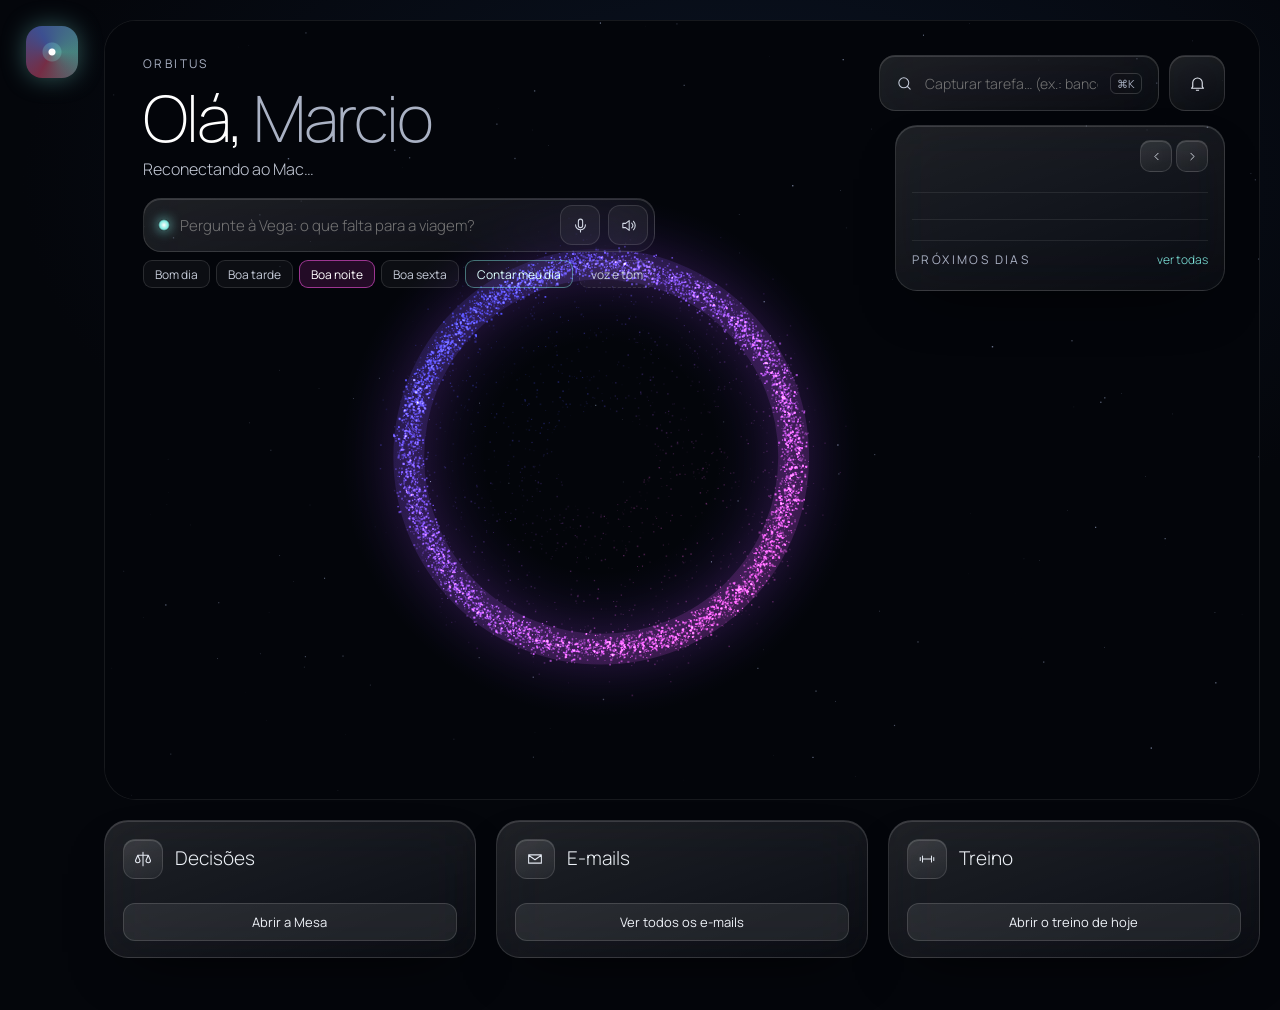
==== App/static/index.html @ c3ebe9d5 "Snapshot automático 2026-11-04" ====
<!doctype html>
<html lang="pt-BR">
<head>
<meta charset="utf-8">
<script src="/static/demo.js"></script>
<meta name="viewport" content="width=device-width, initial-scale=1, viewport-fit=cover">
<meta name="apple-mobile-web-app-capable" content="yes">
<meta name="mobile-web-app-capable" content="yes">
<meta name="apple-mobile-web-app-status-bar-style" content="black-translucent">
<meta name="apple-mobile-web-app-title" content="Orbitus">
<meta name="theme-color" content="#04060b">
<link rel="manifest" href="/manifest.webmanifest">
<link rel="apple-touch-icon" href="/static/icone-180.png">
<title>Orbitus</title>
<link rel="preconnect" href="https://fonts.googleapis.com">
<link href="https://fonts.googleapis.com/css2?family=Manrope:wght@200;300;400;500;600&display=swap" rel="stylesheet">
<style>
:root{--bg:#04060b;--txt:#eef2f8;--mut:#aab2c4;--mut2:#c4cad7;--cy:#7fe9df;--pk:#ff5d8c;--pk2:#ff8fb0;--bl:#6c8cff}
*{box-sizing:border-box}
html,body{margin:0;background:var(--bg);color:var(--txt);font-family:Manrope,system-ui,sans-serif;font-weight:300}
button{font-family:inherit}
.glass{background:linear-gradient(160deg,rgba(255,255,255,.11),rgba(255,255,255,.03));border:1px solid rgba(255,255,255,.12);backdrop-filter:blur(28px) saturate(140%);-webkit-backdrop-filter:blur(28px) saturate(140%);box-shadow:inset 0 1px 0 rgba(255,255,255,.14),0 24px 60px -30px rgba(0,0,0,.9)}
.tile{transition:background .3s,transform .25s,color .25s;cursor:pointer}
.tile:hover{transform:translateY(-2px);color:#fff}
.kick{font-size:12px;font-weight:400;letter-spacing:.2em;text-transform:uppercase;color:var(--mut)}
.card{animation:rise .8s cubic-bezier(.2,.8,.2,1) both}
.pulse{animation:pulse 1.6s ease-out infinite}
@keyframes rise{from{opacity:0;transform:translateY(14px)}to{opacity:1;transform:none}}
@keyframes pulse{0%{box-shadow:0 0 0 0 rgba(255,93,140,.6)}100%{box-shadow:0 0 0 10px rgba(255,93,140,0)}}
@media (prefers-reduced-motion:reduce){.card,.pulse{animation:none}}

.page{min-height:100vh;background:radial-gradient(1200px 700px at 58% 18%,#0b1424 0%,#04060b 60%);padding:20px;display:flex;flex-wrap:wrap;gap:20px;align-items:flex-start}
nav{flex:0 0 64px;display:flex;flex-direction:column;align-items:center;gap:10px;padding-top:6px}
.logo{width:52px;height:52px;border-radius:16px;margin-bottom:14px;background:radial-gradient(circle at 50% 50%,#fff 0 3px,rgba(127,233,223,.25) 4px 9px,transparent 10px),conic-gradient(from 90deg,rgba(127,233,223,.55),rgba(255,93,140,.45),rgba(108,140,255,.55),rgba(127,233,223,.55));box-shadow:0 0 24px rgba(127,233,223,.35)}
.nb{width:56px;height:56px;border-radius:16px;color:#a9b1c3;display:flex;flex-direction:column;align-items:center;justify-content:center;gap:7px;padding:0;position:relative}
.nb .bar{width:16px;height:2px;border-radius:2px;background:transparent}
.nb[aria-current=page]{height:72px;color:#fff;background:linear-gradient(160deg,rgba(255,255,255,.24),rgba(255,255,255,.08))}
.nb[aria-current=page] .bar{background:var(--cy)}
.nb .dot{position:absolute;top:9px;right:9px;width:6px;height:6px;border-radius:50%;background:var(--pk)}
.avatar{margin-top:30px;width:48px;height:48px;border-radius:50%;display:flex;align-items:center;justify-content:center;font-size:17px;font-weight:400;color:#04060b;background:linear-gradient(135deg,var(--cy),var(--bl))}
main{flex:999 1 560px;min-width:0;display:flex;flex-direction:column;gap:20px}

.hero{position:relative;height:680px;border-radius:32px;overflow:hidden;border:1px solid rgba(255,255,255,.08);background:#03050a}
.hero canvas{position:absolute;inset:0;width:100%;height:100%;display:block}
.htop{position:absolute;top:34px;left:38px;right:34px;display:flex;flex-wrap:wrap;justify-content:space-between;gap:16px;align-items:flex-start}
h1{margin:14px 0 8px;font-size:64px;font-weight:200;line-height:1;letter-spacing:-.035em;color:#fff}
h1 span{color:var(--mut)}
.sub{margin:0;font-size:16px;color:var(--mut2)}
.search{display:flex;align-items:center;gap:10px;border-radius:16px;padding:0 16px;height:56px;min-width:280px}
.search input{background:transparent;border:none;outline:none;color:var(--txt);font:300 14px Manrope,sans-serif;flex-grow:1;min-width:0}
.search kbd{font:400 11px Manrope;color:var(--mut);border:1px solid rgba(255,255,255,.16);border-radius:6px;padding:2px 6px}
.bell{width:56px;height:56px;border-radius:16px;color:#e3e8f1;display:flex;align-items:center;justify-content:center;padding:0;position:relative}
.bell b{position:absolute;top:7px;right:10px;font-size:12px;font-weight:400;color:var(--pk2)}
.notes{position:absolute;top:100px;right:34px;width:300px;display:none;flex-direction:column;gap:8px;z-index:3}
.notes.open{display:flex}
.note{border-radius:16px;padding:12px 14px;font-size:13px;line-height:1.4}
.note small{display:block;color:var(--mut);margin-top:3px;font-size:12px}
.hbot{position:absolute;left:28px;right:28px;bottom:28px;display:flex;flex-wrap:wrap;gap:14px;justify-content:space-between;align-items:flex-end}
.wait{border-radius:22px;padding:18px 20px;max-width:440px;display:flex;gap:14px;align-items:flex-start}
.itile{width:46px;height:46px;flex:none;border-radius:14px;display:flex;align-items:center;justify-content:center}
.wait .kick{color:var(--pk2);display:flex;align-items:center;gap:8px}
.wait .kick i{width:6px;height:6px;border-radius:50%;background:var(--pk)}
.wait .t{margin-top:8px;font-size:19px;line-height:1.3;color:#fff}
.wait .s{margin-top:5px;font-size:13px;color:#a9b1c3}
.legend{display:flex;flex-wrap:wrap;gap:8px}
.legend span{display:inline-flex;align-items:center;gap:8px;border-radius:12px;padding:9px 13px;font-size:12px;font-weight:400;color:#d3d9e5}
.legend i{width:7px;height:7px;border-radius:50%}
.mark{border-radius:22px;padding:18px 20px;min-width:220px}
.big{font-size:44px;font-weight:200;line-height:1;letter-spacing:-.03em;color:#fff}
.big small{font-size:16px;font-weight:300;color:#a9b1c3}

.grid{display:flex;flex-wrap:wrap;gap:20px;align-items:stretch}
.panel{border-radius:28px;padding:24px;min-width:0}
.ph{display:flex;flex-wrap:wrap;justify-content:space-between;align-items:center;gap:14px}
.ph .l{display:flex;align-items:center;gap:14px}
.ptile{width:52px;height:52px;flex:none;border-radius:15px;display:flex;align-items:center;justify-content:center}
h2{margin:0;font-size:26px;font-weight:300;letter-spacing:-.02em}
.ps{font-size:13px;color:var(--mut);margin-top:2px}
.seg{display:flex;gap:4px;padding:4px;border-radius:14px}
.seg button{height:36px;padding:0 13px;border-radius:10px;border:none;cursor:pointer;font:400 13px Manrope;background:transparent;color:#a9b1c3;display:flex;align-items:center;gap:6px}
.seg button[aria-pressed=true]{background:rgba(255,255,255,.16);color:#fff}
ul.tasks{list-style:none;margin:20px 0 0;padding:0;display:flex;flex-direction:column;gap:8px}
.task{display:flex;align-items:center;gap:14px;padding:13px 14px;border-radius:16px}
.task.done{opacity:.45}
.task.done .tt{text-decoration:line-through}
.chk{width:24px;height:24px;flex:none;border-radius:8px;cursor:pointer;border:1.2px solid rgba(255,255,255,.35);background:transparent;display:flex;align-items:center;justify-content:center;padding:0;color:#04060b}
.done .chk{background:var(--cy);border-color:var(--cy)}
.tt{font-size:15px;font-weight:400}
.ts{margin-top:3px;font-size:12px;color:var(--mut)}
.tag{flex:none;font-size:12px;font-weight:400;letter-spacing:.08em;text-transform:uppercase;padding:6px 10px;border-radius:10px}
.tag.f{color:#ffb3c8;background:rgba(255,93,140,.12)}
.tag.p{color:#9feee6;background:rgba(127,233,223,.10)}
.due{flex:none;width:72px;text-align:right;font-size:13px;color:var(--mut)}
.due.hot{color:var(--pk2);font-weight:500}
.board{margin-top:20px;overflow-x:auto}
.board>div{display:grid;grid-template-columns:repeat(3,minmax(210px,1fr));gap:12px}
.col{border-radius:20px;padding:12px;background:rgba(255,255,255,.02);border:1px solid rgba(255,255,255,.06);display:flex;flex-direction:column;gap:10px}
.colh{display:flex;justify-content:space-between;align-items:center;padding:4px 6px;font-size:15px}
.colh span{display:flex;align-items:center;gap:8px}
.colh i{width:7px;height:7px;border-radius:50%}
.kc{border-radius:16px;padding:14px;transition:transform .25s}
.kc:hover{transform:translateY(-2px)}
.kc .row{margin-top:12px;display:flex;justify-content:space-between;align-items:center;gap:8px}
.empty{font-size:13px;color:var(--mut);padding:8px 6px}

.ring{position:relative;width:112px;height:112px;flex:none}
.ring div{position:absolute;inset:0;display:flex;flex-direction:column;align-items:center;justify-content:center}
.wk{display:grid;grid-template-columns:repeat(7,minmax(0,1fr));gap:6px}
.wk div{display:flex;flex-direction:column;align-items:center;gap:6px;font-size:12px;color:var(--mut)}
.wk span{width:34px;height:34px;border-radius:11px}
.wk .on{color:var(--cy)}
.wk .on span{border-color:rgba(127,233,223,.6)}
.chips{display:flex;flex-wrap:wrap;gap:6px}
.chips span{font-size:12px;font-weight:400;color:#d3d9e5;padding:6px 10px;border-radius:10px}
.cta{margin-top:auto;display:flex;align-items:center;justify-content:center;height:48px;border-radius:14px;text-decoration:none;font-size:14px;font-weight:500;color:#04060b;background:linear-gradient(135deg,var(--cy),var(--bl))}

.cal{margin-top:18px;display:grid;grid-template-columns:repeat(7,minmax(0,1fr));gap:6px}
.wd{text-align:center;font-size:12px;font-weight:400;letter-spacing:.14em;text-transform:uppercase;color:var(--mut);padding:6px 0}
.day{height:60px;border-radius:15px;cursor:pointer;padding:9px;display:flex;flex-direction:column;justify-content:space-between;align-items:flex-start;font:300 15px Manrope;color:#a9b1c3;background:linear-gradient(160deg,rgba(255,255,255,.06),rgba(255,255,255,.015));border:1px solid rgba(255,255,255,.08);box-shadow:inset 0 1px 0 rgba(255,255,255,.06)}
.day.busy{color:#fff;font-weight:500;background:linear-gradient(160deg,rgba(255,93,140,.14),rgba(255,93,140,.04))}
.day.sel{background:rgba(255,255,255,.14);border-color:rgba(127,233,223,.5)}
.day.today{color:#04060b;font-weight:500;background:linear-gradient(160deg,#a5f3eb,#7fe9df)}
.day.pad{visibility:hidden}
.dots{display:flex;gap:4px}
.dots .b{width:6px;height:6px;border-radius:50%;background:var(--pk);box-shadow:0 0 8px var(--pk)}
.dots .r{width:6px;height:6px;border-radius:50%;border:1.2px solid var(--cy)}
.today .dots .b{background:#04060b;box-shadow:none}
.today .dots .r{border-color:#04060b}
.navb{width:44px;height:44px;border-radius:13px;color:#e3e8f1;display:flex;align-items:center;justify-content:center;padding:0}
.ev{display:flex;gap:12px;padding:13px;border-radius:16px}
.ev i{width:2px;border-radius:2px;flex:none}
.ev small{font-size:12px;font-weight:400;color:var(--mut)}
.ev div div{margin-top:4px;font-size:14px;font-weight:400;line-height:1.4}
.mail{display:flex;align-items:center;gap:14px;padding:13px 14px;border-radius:16px;text-decoration:none;color:var(--txt);transition:transform .2s}
.mail:hover{transform:translateX(3px)}
.acc{flex:none;width:40px;height:40px;border-radius:12px;display:flex;align-items:center;justify-content:center;font-size:12px;font-weight:500}
.mail .who{font-size:15px;font-weight:400;white-space:nowrap;overflow:hidden;text-overflow:ellipsis}
.mail .sub{margin-top:3px;font-size:13px;color:#d3d9e5;white-space:nowrap;overflow:hidden;text-overflow:ellipsis}
.mail .pv{margin-top:4px;font-size:12px;line-height:1.5;color:var(--mut);display:-webkit-box;-webkit-line-clamp:2;-webkit-box-orient:vertical;overflow:hidden}
.mail.lido .who{font-weight:300;color:var(--mut2)}
.mail .ud{width:7px;height:7px;border-radius:50%;background:var(--cy);flex:none;box-shadow:0 0 8px var(--cy)}
.mail .age{flex:none;font-size:12px;color:var(--mut)}
.accs{display:flex;flex-wrap:wrap;gap:8px}
.accs span{font-size:12px;font-weight:400;padding:8px 12px;border-radius:12px;color:#d3d9e5}
.grid>section{order:5}#decp{order:0!important}.grid>section:nth-of-type(1),.grid>section:nth-of-type(2){order:1}#mailp{order:2}
.dec{border-radius:20px;padding:20px}
.dec .top{display:flex;flex-wrap:wrap;justify-content:space-between;gap:10px;align-items:flex-start}
.dec h3{margin:0;font-size:20px;font-weight:300;letter-spacing:-.01em}
.dec .q{margin-top:6px;font-size:15px;color:#d3d9e5;font-weight:400}
.dec .ctx{margin-top:10px;font-size:13px;line-height:1.55;color:var(--mut2)}
.chip{font-size:12px;font-weight:400;letter-spacing:.08em;text-transform:uppercase;padding:6px 10px;border-radius:10px;white-space:nowrap}
.chip.alta{color:#ffb3c8;background:rgba(255,93,140,.12)}.chip.media{color:#ffe1a6;background:rgba(255,200,87,.10)}.chip.baixa{color:#9feee6;background:rgba(127,233,223,.10)}
.chip.ok{color:#9feee6;background:rgba(127,233,223,.10)}.chip.wait{color:#c6d0ff;background:rgba(108,140,255,.14)}.chip.mut{color:var(--mut);background:rgba(255,255,255,.05)}
.opts{display:grid;grid-template-columns:repeat(auto-fill,minmax(220px,1fr));gap:8px;margin-top:14px}
.opt{text-align:left;padding:14px;border-radius:14px;cursor:pointer;color:var(--txt);font:300 14px/1.45 Manrope;display:flex;gap:12px;align-items:flex-start;transition:border-color .2s,background .2s}
.opt b{flex:none;width:26px;height:26px;border-radius:8px;display:flex;align-items:center;justify-content:center;font-weight:500;background:rgba(255,255,255,.08)}
.opt[aria-pressed=true]{border-color:rgba(127,233,223,.6);background:linear-gradient(160deg,rgba(127,233,223,.18),rgba(127,233,223,.04))}
.opt[aria-pressed=true] b{background:var(--cy);color:#04060b}
.dflt{margin-top:10px;font-size:12px;color:var(--mut)}
.nota{width:100%;margin-top:12px;min-height:44px;resize:vertical;border-radius:12px;padding:10px 12px;color:var(--txt);font:300 14px Manrope;background:rgba(255,255,255,.04);border:1px solid rgba(255,255,255,.1);outline:none}
.nota:focus{border-color:rgba(127,233,223,.5)}
.btn{height:42px;padding:0 18px;border-radius:12px;border:none;cursor:pointer;font:500 14px Manrope;color:#04060b;background:linear-gradient(135deg,var(--cy),var(--bl))}
.btn.g{color:var(--txt);background:rgba(255,255,255,.08);border:1px solid rgba(255,255,255,.14);font-weight:400}
.btn.d{color:#ffb3c8;background:rgba(255,93,140,.1);border:1px solid rgba(255,93,140,.3);font-weight:400}
.btn[disabled]{opacity:.4;cursor:default}
.acts{display:flex;flex-wrap:wrap;gap:8px;margin-top:12px;align-items:center}
.sent{margin-top:14px;padding:12px 14px;border-radius:12px;font-size:14px;background:rgba(108,140,255,.1);border:1px solid rgba(108,140,255,.25)}
.hist{display:flex;flex-direction:column;gap:6px;margin-top:10px}
.hrow{display:flex;gap:12px;align-items:center;padding:10px 12px;border-radius:12px;background:rgba(255,255,255,.025);border:1px solid rgba(255,255,255,.05);font-size:13px}
.hrow .t{flex-grow:1;min-width:0;white-space:nowrap;overflow:hidden;text-overflow:ellipsis}
.hrow small{color:var(--mut);flex:none}
details summary{cursor:pointer;color:var(--mut);font-size:13px;margin-top:16px;list-style:none}
details summary::-webkit-details-marker{display:none}
.fields{display:grid;grid-template-columns:repeat(auto-fill,minmax(150px,1fr));gap:8px;margin-top:12px}
.fields label{display:flex;flex-direction:column;gap:4px;font-size:12px;letter-spacing:.12em;text-transform:uppercase;color:var(--mut)}
.fields input{height:40px;border-radius:10px;padding:0 10px;color:var(--txt);font:300 14px Manrope;background:rgba(255,255,255,.04);border:1px solid rgba(255,255,255,.1);outline:none;text-transform:none;letter-spacing:0}
.tl{display:flex;flex-direction:column;gap:0;margin-top:14px;position:relative}
.step{display:grid;grid-template-columns:110px 18px 1fr auto;gap:14px;align-items:start;padding:12px 0}
.step .dt{font-size:12px;color:var(--mut);text-align:right;padding-top:2px}
.step .nd{width:12px;height:12px;border-radius:50%;margin-top:4px;border:1.5px solid rgba(255,255,255,.3);position:relative}
.step .nd::after{content:"";position:absolute;left:4px;top:14px;width:1px;height:46px;background:rgba(255,255,255,.08)}
.step:last-child .nd::after{display:none}
.step.feito .nd{background:var(--cy);border-color:var(--cy)}
.step.agora .nd{border-color:var(--pk);box-shadow:0 0 0 4px rgba(255,93,140,.15)}
.step .ac{font-size:15px;font-weight:400}
.step .ob{font-size:12px;color:var(--mut);margin-top:3px;line-height:1.45}
.prog{height:4px;border-radius:4px;background:rgba(255,255,255,.08);overflow:hidden;margin-top:10px}
.prog i{display:block;height:100%;background:linear-gradient(90deg,var(--cy),var(--bl));border-radius:4px}
.upd{border-radius:16px;padding:16px;display:flex;flex-direction:column;gap:6px}
.upd .h{display:flex;justify-content:space-between;gap:10px;align-items:flex-start}
.upd .n{font-size:12px;color:var(--mut)}
.upd .tt{font-size:16px}
.upd p{margin:0;font-size:13px;line-height:1.5;color:var(--mut2)}
.upd .you{font-size:13px;color:#ffe1a6}
/* Mesa hero */
.mhero{position:relative;border-radius:32px;border:1px solid rgba(255,255,255,.08);background:radial-gradient(900px 500px at 50% 45%,#0a1018 0%,#030509 70%);padding:32px 36px 28px;display:flex;flex-direction:column;gap:22px}
.mtop{display:flex;flex-wrap:wrap;justify-content:space-between;gap:16px}
.tier{display:flex;flex-direction:column;gap:10px;align-items:center}
.tl2{font-size:12px;letter-spacing:.24em;text-transform:uppercase;color:var(--mut)}
.row{display:flex;flex-wrap:wrap;justify-content:center;gap:6px 10px}
.row.esp{display:grid;grid-template-columns:repeat(6,minmax(0,1fr));width:100%}
.agc{display:flex;flex-direction:column;align-items:center;gap:2px;background:none;border:1px solid transparent;border-radius:20px;padding:6px 8px 10px;cursor:pointer;color:var(--txt);font-family:inherit;transition:background .25s,border-color .25s}
.agc:hover,.agc:focus-visible{background:rgba(255,255,255,.04);border-color:rgba(255,255,255,.1);outline:none}
.agc.on{background:linear-gradient(160deg,rgba(255,255,255,.09),rgba(255,255,255,.02));border-color:rgba(255,255,255,.16)}
.agc canvas{width:112px;height:112px;display:block}
.agc.big canvas{width:210px;height:210px}
.agc.ad canvas{width:140px;height:140px}
.agc .nm{font-size:14px;font-weight:400;margin-top:2px;white-space:nowrap}
.agc.big .nm{font-size:18px}
.agc .tt2{font-size:12px;letter-spacing:.06em;color:var(--mut);white-space:nowrap}
.agc .vt2{font-size:12px;margin-top:4px;padding:2px 7px;border-radius:7px;border:1px solid rgba(255,255,255,.14);color:#d3d9e5}
.tier.mid .row{align-items:center;gap:40px}
.mgrid{display:flex;flex-wrap:wrap;gap:24px;align-items:flex-start}
.mleft{flex:3 1 640px;min-width:0;display:flex;flex-direction:column;gap:22px}
.mside{flex:1 1 320px;min-width:0;max-width:440px;display:flex;flex-direction:column;gap:14px}
.sdec{border-radius:22px;padding:18px 20px}
.sdec .dec{padding:16px;border-radius:16px}
.sdec .dec h3{font-size:17px}
.sdec .opts{grid-template-columns:1fr}
.sdec .ctx{display:-webkit-box;-webkit-line-clamp:4;-webkit-box-orient:vertical;overflow:hidden}
.acard{border-radius:22px;padding:18px 20px;display:flex;gap:16px;align-items:flex-start;width:100%}
.acard .sw{width:10px;height:10px;border-radius:50%;margin-top:8px;flex:none}
.acard h4{margin:0;font-size:22px;font-weight:300}
.acard .cd{font-size:12px;letter-spacing:.18em;text-transform:uppercase;color:var(--mut)}
.acard p{margin:6px 0 0;font-size:13px;line-height:1.55;color:var(--mut2)}
.acard .bar{height:3px;border-radius:3px;background:rgba(255,255,255,.1);margin-top:8px;max-width:320px}
.acard .bar i{display:block;height:100%;border-radius:3px}
.tally{display:flex;gap:8px;flex-wrap:wrap;align-items:flex-start;align-self:flex-start}
.tally span{font-size:12px;font-weight:400;padding:8px 12px;border-radius:12px;color:#d3d9e5}
@media (max-width:1200px){.row.esp{grid-template-columns:repeat(4,minmax(0,1fr))}}
@media (max-width:900px){.mside{max-width:none}.row.esp{grid-template-columns:repeat(3,minmax(0,1fr))}.agc canvas{width:96px;height:96px}.agc.big canvas{width:160px;height:160px}}
#vMesa,#vWealth,#vViagem{display:none;flex-direction:column;gap:20px}
body.viagem #vViagem{display:flex}body.viagem #vHome{display:none!important}
.vgh{position:relative;border-radius:32px;border:1px solid rgba(255,255,255,.08);background:radial-gradient(900px 400px at 50% 50%,#08101a 0%,#030509 75%);padding:30px 34px 22px}
.vgtop{display:flex;flex-wrap:wrap;justify-content:space-between;gap:16px;align-items:flex-start}
.vgcount{display:flex;gap:8px;flex-wrap:wrap;justify-content:flex-end}.vgcount span{border-radius:14px;padding:8px 14px;font-size:13px;color:#d3d9e5;display:flex;align-items:baseline;gap:6px}
#vgMap{width:100%;height:480px;display:block;margin-top:10px}
@media (max-width:760px){#vgMap{height:auto;aspect-ratio:1.55}}
.vgleg{display:flex;gap:16px;font-size:12px;color:var(--mut2)}.vgleg span{display:flex;align-items:center;gap:6px}.vgleg i{width:14px;height:2px;border-radius:2px}
.stop{border-radius:18px;padding:16px}
.sh{display:flex;gap:14px;align-items:flex-start}
.sn{font-size:18px;font-weight:300;margin-top:3px}
.clima{text-align:right;flex:none}.clima b{display:block;font-size:22px;font-weight:200}.clima small{font-size:12px;color:var(--mut)}
.levar{display:flex;flex-wrap:wrap;gap:6px;margin-top:12px}
.lv{font:400 12px Manrope;color:#d3d9e5;padding:6px 10px;border-radius:10px;cursor:pointer}.lv span{color:var(--cy);margin-left:4px}.lv:hover{border-color:rgba(127,233,223,.5)}
.vgf{display:flex;flex-direction:column;gap:8px;margin:16px 0 6px}
.vgf input,.vgf select{height:40px;border-radius:11px;padding:0 12px;color:var(--txt);font:300 14px Manrope;background:rgba(255,255,255,.04);border:1px solid rgba(255,255,255,.1);outline:none;min-width:0}
.vgf input:focus,.vgf select:focus{border-color:rgba(127,233,223,.5)}.vgf select option{background:#0b1018}
.vsec,.vbox{margin-top:16px}.vsh{display:flex;justify-content:space-between;font-size:12px;letter-spacing:.2em;text-transform:uppercase;color:var(--mut);margin-bottom:8px}
.vsec ul{list-style:none;margin:0;padding:0;display:flex;flex-direction:column;gap:6px}
.vi{display:flex;align-items:center;gap:12px;padding:10px 12px;border-radius:14px;background:rgba(255,255,255,.03);border:1px solid rgba(255,255,255,.06)}
.vi.done{opacity:.5}.vi.done .tt{text-decoration:line-through}.vi.done .chk{background:var(--cy);border-color:var(--cy)}
.del{flex:none;height:30px;min-width:30px;border-radius:9px;border:1px solid transparent;background:none;color:var(--mut);cursor:pointer;display:flex;align-items:center;justify-content:center;font:400 11px Manrope}
.del:hover{color:var(--pk2);border-color:rgba(255,93,140,.3)}.del.arm{color:#fff;background:rgba(255,93,140,.25);border-color:rgba(255,93,140,.5);padding:0 8px}
.dl{margin:0;padding-left:18px;font-size:13px;line-height:1.6;color:var(--mut2)}
.vbox.warn .dl{color:#ffe1a6}
.vgtabs{display:flex}.vgtabs .seg button{height:40px;padding:0 16px;font-size:14px}.vgtabs .seg button small{color:var(--mut);font-size:12px}
.d1 .d1n{font-size:44px;font-weight:200;line-height:1}.d1 .d1n small{display:block;font-size:12px;letter-spacing:.2em;text-transform:uppercase;color:var(--mut);text-align:right}
.d1.hot{border-color:rgba(255,93,140,.45);box-shadow:0 0 0 1px rgba(255,93,140,.25),0 20px 60px rgba(255,93,140,.12)}
.d1g{display:grid;grid-template-columns:repeat(auto-fill,minmax(230px,1fr));gap:10px;margin-top:16px}
.d1c{border-radius:16px;padding:14px 16px;background:rgba(255,255,255,.03);border:1px solid rgba(255,255,255,.06)}
.d1c ul{margin:8px 0 0;padding:0;list-style:none;display:flex;flex-direction:column;gap:6px;font-size:13px;color:var(--mut2);line-height:1.45}
.d1c li{display:flex;gap:8px}.d1c li:before{content:'';flex:none;width:6px;height:6px;border-radius:50%;margin-top:7px;background:var(--c,#9aa3b8)}
.bagst{display:flex;gap:14px;align-items:baseline;margin-top:14px}.bagst b{font-size:40px;font-weight:200;line-height:1}
.fx{display:flex;flex-direction:column;gap:6px;margin-top:14px}
.fx div{display:flex;justify-content:space-between;gap:10px;padding:10px 12px;border-radius:12px;font-size:13px;color:var(--mut2);background:rgba(255,255,255,.03);border:1px solid rgba(255,255,255,.06)}
.fx div.cur{color:#fff;border-color:rgba(127,233,223,.45);background:rgba(127,233,223,.07)}.fx b{font-weight:400;flex:none}
.pl{display:flex;flex-direction:column;gap:4px;margin-top:8px;font-size:13px;color:var(--mut2)}.pl div{display:flex;justify-content:space-between;gap:10px}
.arq{display:flex;flex-direction:column;gap:6px}.arq a{color:#c6d0ff;font-size:13px;text-decoration:none;padding:8px 12px;border-radius:12px;background:rgba(255,255,255,.03);border:1px solid rgba(255,255,255,.06);overflow:hidden;text-overflow:ellipsis;white-space:nowrap}.arq a:hover{border-color:rgba(108,140,255,.5)}
.vnote{font-size:12px;line-height:1.55;color:var(--mut);margin:12px 0 0}
#vTreino{display:none;flex-direction:column;gap:20px}body.treino #vTreino{display:flex}body.treino #vHome{display:none!important}
.thero{height:340px}.thero .htop{top:26px;left:30px;right:auto;max-width:52%}.thero .hbot{left:30px;right:auto;bottom:24px}.thero h1{font-size:40px!important}
.tkps{display:flex;gap:10px;flex-wrap:wrap}.tkps span{border-radius:16px;padding:12px 16px;font-size:12px;color:var(--mut2);display:flex;flex-direction:column;gap:2px;min-width:118px}.tkps b{font-size:26px;font-weight:200;color:#fff;line-height:1.1}
#trFrame{width:100%;height:calc(100vh - 400px);min-height:460px;border:0;border-radius:0;background:transparent;display:block}
body.wealth #vWealth{display:flex}body.wealth #vHome{display:none!important}
.kpis{display:grid;grid-template-columns:repeat(auto-fill,minmax(210px,1fr));gap:10px}
.kp{border-radius:18px;padding:16px 18px;min-width:0}
.kb{font-size:30px;font-weight:200;letter-spacing:-.02em;margin-top:8px;line-height:1.1}
.kb small{font-size:14px;color:var(--mut2);margin-left:4px}
.ks{font-size:12px;color:var(--mut);margin-top:4px;line-height:1.45}
.wh{font-size:13px;font-weight:400;letter-spacing:.16em;text-transform:uppercase;color:var(--mut);margin:24px 0 10px}
table.wt{width:100%;border-collapse:collapse;font-size:13px}
.wt th{font-weight:400;font-size:12px;letter-spacing:.1em;text-transform:uppercase;color:var(--mut);text-align:left;padding:8px 10px;border-bottom:1px solid rgba(255,255,255,.08);white-space:nowrap}
.wt td{padding:10px;border-bottom:1px solid rgba(255,255,255,.05);vertical-align:top}
.wt .r{text-align:right;white-space:nowrap}
.wt tr:hover td{background:rgba(255,255,255,.025)}
.aloc{display:grid;grid-template-columns:repeat(auto-fill,minmax(300px,1fr));gap:14px 24px}
.aln{display:flex;justify-content:space-between;gap:8px;font-size:13px}
.alb{position:relative;height:10px;margin-top:8px;border-radius:5px;background:rgba(255,255,255,.05)}
.alb .band{position:absolute;top:0;bottom:0;border-radius:5px;background:rgba(127,233,223,.16)}
.alb .tgt{position:absolute;top:-3px;width:1px;height:16px;background:rgba(255,255,255,.5)}
.alb .cur{position:absolute;top:1px;width:8px;height:8px;margin-left:-4px;border-radius:50%;background:var(--cy);box-shadow:0 0 8px var(--cy)}
.alb .cur.out{background:var(--pk);box-shadow:0 0 8px var(--pk)}
.bars{display:flex;gap:10px;align-items:flex-end;height:140px;padding-top:10px}
.bc{flex:1;display:flex;flex-direction:column;align-items:center;gap:6px;height:100%;justify-content:flex-end}
.bc .bv{width:100%;max-width:28px;border-radius:6px 6px 2px 2px;background:linear-gradient(180deg,var(--cy),rgba(127,233,223,.2))}
.bc small{font-size:12px;color:var(--mut)}
body.mesa #vMesa{display:flex}body.mesa #vHome{display:none!important}
.toast{position:fixed;bottom:24px;left:50%;transform:translateX(-50%);padding:12px 18px;border-radius:14px;font-size:14px;display:none;z-index:9}
.hcal{position:absolute;top:104px;right:34px;width:330px;border-radius:22px;padding:14px 16px;display:flex;flex-direction:column;gap:10px;z-index:4}
.hcal .navb{width:32px;height:32px;border-radius:10px}
.hcal .cal{margin-top:0;gap:3px}
.hcal .wd{font-size:12px;padding:2px 0;letter-spacing:.08em}
.hcal .day{height:46px;padding:3px 5px;border-radius:9px;font-size:12px}
.hcal .dots{gap:2px}.hcal .dots .b,.hcal .dots .r{width:4px;height:4px}.hcal .dots .r{border-width:1px}
.hsel{border-top:1px solid rgba(255,255,255,.08);padding-top:10px;max-height:104px;overflow:auto}
.hsel .ev{padding:8px 10px;border-radius:12px;gap:10px}
.hsel .ev div div{font-size:13px;margin-top:2px}
.conc{margin-top:18px;width:min(560px,100%);display:flex;flex-direction:column;gap:8px;position:relative;z-index:5}
.cbar{display:flex;align-items:center;gap:8px;border-radius:18px;padding:6px 6px 6px 14px}
.cbar input{flex:1;min-width:0;background:none;border:0;outline:none;color:var(--txt);font:300 15px Manrope;height:40px}
.cbtn{width:40px;height:40px;border-radius:12px;border:1px solid rgba(255,255,255,.12);background:rgba(255,255,255,.05);color:#d3d9e5;cursor:pointer;display:flex;align-items:center;justify-content:center}
.cbtn[aria-pressed=false]{opacity:.45}.cbtn.on{background:rgba(255,93,140,.25);border-color:rgba(255,93,140,.6);color:#fff;animation:pul 1.2s ease-in-out infinite}
@keyframes pul{50%{box-shadow:0 0 0 6px rgba(255,93,140,.12)}}
.corb{width:12px;height:12px;border-radius:50%;flex:none;background:radial-gradient(circle,#fff,#7fe9df 50%,rgba(127,233,223,0) 72%);box-shadow:0 0 12px rgba(127,233,223,.8)}
.conc.busy .corb{animation:pul2 .9s ease-in-out infinite}@keyframes pul2{50%{transform:scale(1.6);opacity:.6}}
.cchips{display:flex;gap:6px;flex-wrap:wrap}.cchips button{height:28px;padding:0 11px;border-radius:9px;border:1px solid rgba(255,255,255,.12);background:rgba(255,255,255,.04);color:var(--mut2);font:400 12px Manrope;cursor:pointer}.cchips button.now{border-color:rgba(255,90,235,.55);color:#fff;background:rgba(230,50,210,.14)}
.cans{border-radius:16px;padding:14px 16px;font-size:14px;line-height:1.6;color:#e3e8f1;max-height:190px;overflow:auto}
.cans small{display:block;color:var(--mut);font-size:12px;margin-top:8px}
.cans .q{color:var(--mut2);font-size:12px;margin-bottom:6px}
.cans .caret{display:inline-block;width:7px;height:14px;margin-left:2px;vertical-align:-2px;background:rgba(255,255,255,.55);animation:pul 1s steps(2) infinite}
.cans .pens{color:var(--mut2)}
#cMic{touch-action:none;-webkit-user-select:none;user-select:none;-webkit-touch-callout:none}
.hmarks{display:flex;flex-direction:column;gap:6px;border-top:1px solid rgba(255,255,255,.08);padding-top:10px}
.hmarks a{display:flex;justify-content:space-between;align-items:baseline;gap:8px;font-size:12px;color:var(--mut2);text-decoration:none}.hmarks b{font-weight:300;font-size:20px;color:#fff}
.htask{border-top:1px solid rgba(255,255,255,.08);padding-top:10px}.lk{font-size:12px;color:var(--cy);text-decoration:none}
.tm{display:flex;align-items:center;gap:8px;font-size:13px;color:#e3e8f1}.tm .chk{width:18px;height:18px;border-radius:6px}.tm span{flex:1;min-width:0;white-space:nowrap;overflow:hidden;text-overflow:ellipsis}.tm small{color:var(--mut);font-size:12px;flex:none}.tm small.hot{color:var(--pk2)}
.mini{flex:1 1 330px;max-width:calc((100% - 40px)/3);min-width:300px;border-radius:24px;padding:18px 18px 16px;display:flex;flex-direction:column;gap:12px}
@media (max-width:1100px){.mini{max-width:none}}
.mini .mh{display:flex;align-items:center;gap:12px}.mini .mt{width:40px;height:40px;border-radius:12px}.mini h3{margin:0;font-size:19px;font-weight:300}
.mini .ml{display:flex;flex-direction:column;gap:6px;flex:1}
.mr{display:flex;align-items:center;gap:10px;padding:9px 11px;border-radius:12px;background:rgba(255,255,255,.035);border:1px solid rgba(255,255,255,.06);font-size:13px;color:#e3e8f1;text-decoration:none;min-width:0}
.mr .x{flex:1;min-width:0}.mr .x div{white-space:nowrap;overflow:hidden;text-overflow:ellipsis}.mr .x small{display:block;color:var(--mut);font-size:12px;margin-top:2px;white-space:nowrap;overflow:hidden;text-overflow:ellipsis}.mr .r{flex:none;font-size:12px;color:var(--mut)}
.mw{display:grid;grid-template-columns:repeat(7,1fr);gap:4px;margin-bottom:4px}.mw div{display:flex;flex-direction:column;align-items:center;gap:4px;font-size:12px;color:var(--mut)}.mw span{width:22px;height:22px;border-radius:7px;display:block}.mw .on{color:var(--cy)}
.mini .go{height:38px;display:flex;align-items:center;justify-content:center;text-decoration:none;font-size:13px}
#vTarefas,#vEmails{display:none;flex-direction:column;gap:20px}body.tarefas #vTarefas,body.emails #vEmails{display:flex}body.tarefas #vHome,body.emails #vHome{display:none!important}
.hmark{display:flex;justify-content:space-between;align-items:baseline;gap:8px;border-top:1px solid rgba(255,255,255,.08);padding-top:10px;font-size:12px;color:var(--mut2)}
.notes{z-index:6}
.foot{width:100%;text-align:center;font-size:12px;color:rgba(255,255,255,.4);padding:8px 0 4px}
.sr{position:absolute;width:1px;height:1px;overflow:hidden;clip:rect(0 0 0 0)}
@media (max-width:1100px){.hcal{position:relative;top:auto;right:auto;width:auto;margin:0 20px 20px}.hero{height:auto;min-height:680px;display:flex;flex-direction:column;justify-content:space-between}.htop,.hbot{position:relative;inset:auto;padding:24px 28px}}
@media (max-width:760px){#mList{grid-template-columns:1fr!important}.page{padding:12px;gap:14px}nav{flex-direction:row;flex-wrap:wrap;flex:1 1 100%;gap:8px}.logo,.avatar{display:none}.nb,.nb[aria-current=page]{width:48px;height:48px}.hero{height:auto;min-height:620px;display:flex;flex-direction:column;justify-content:space-between}.htop,.hbot{position:relative;inset:auto;padding:24px 20px}.htop{flex-direction:column}.search{min-width:0;flex:1}.legend{display:none}h1{font-size:40px}.notes{position:relative;top:auto;right:auto;width:auto;padding:0 20px}.hbot .wait,.mark{width:100%;max-width:none}.panel{padding:18px}.due{width:auto}.tag{display:none}}

.ringspace{display:none}
@media (max-width:760px){
 body{padding-bottom:calc(76px + env(safe-area-inset-bottom))}
 nav{position:fixed;left:0;right:0;bottom:0;z-index:50;flex-direction:row!important;flex-wrap:nowrap!important;justify-content:space-around;gap:0!important;padding:8px 6px calc(8px + env(safe-area-inset-bottom));background:rgba(6,9,15,.88);backdrop-filter:blur(18px);-webkit-backdrop-filter:blur(18px);border-top:1px solid rgba(255,255,255,.08)}
 nav .nb{width:48px!important;height:48px!important}
 nav .nb[data-k=metas],nav .nb[data-k=ideias]{display:none}
 .page{padding-top:calc(12px + env(safe-area-inset-top))}
 .ringspace{display:block;height:300px;order:2}
 .hero .htop{order:1}.hero .hcal{order:3}.hero .notes{order:4}.hero .hbot{order:5}
 .conc{width:100%}.cbar input{font-size:16px}
 .hcal{margin:0 12px 16px!important}
 #trFrame{height:calc(100vh - 380px - env(safe-area-inset-bottom));min-height:520px}
 .mini{min-width:0;max-width:none;flex:1 1 100%}
 .thero{height:auto!important;min-height:330px}.thero .htop{max-width:none!important;padding:22px 18px 8px!important}.thero h1{font-size:30px!important;max-width:62%}.thero .sub{font-size:14px;max-width:62%}
 .thero .hbot{padding:8px 18px 18px!important}.thero .hbot{right:0!important;left:0!important}.tkps{gap:8px;width:100%;flex-wrap:nowrap}.tkps span{min-width:0;flex:1 1 0;padding:10px 12px}.tkps b{font-size:20px}.tkps span:nth-child(n+4){display:none}
}
/* ---- P2 design ---- */
[hidden]{display:none!important}
/* Treino: herói compacto, o registro do dia ganha a tela */
@media (min-width:761px){.thero{height:210px!important}.thero .htop{top:18px!important}.thero .hbot{bottom:16px!important}.thero h1{font-size:30px!important}.thero .sub{font-size:14px;margin-top:4px}}
.thero .tkps span{padding:8px 12px;min-width:96px;border-radius:13px}.thero .tkps b{font-size:20px}
#trFrame{height:calc(100vh - 250px)!important;min-height:520px}
@media (max-width:760px){.thero .htop,.thero .hbot{top:auto!important;bottom:auto!important}.thero{min-height:0!important;height:auto!important}.thero h1{font-size:24px!important}.thero .sub{display:none}#trFrame{height:calc(100vh - 230px - env(safe-area-inset-bottom))!important}}
.cio .ptile{width:46px;height:46px;border-radius:14px;display:flex;align-items:center;justify-content:center}
.ciot{margin-top:16px;max-height:460px;overflow:auto;display:flex;flex-direction:column;gap:10px;padding-right:4px}
.cio-vazio{font-size:13px;color:var(--mut2);padding:6px 2px}
.cm{max-width:86%;padding:11px 14px;border-radius:16px;font-size:15px;line-height:1.6}
.cm.eu{align-self:flex-end;background:rgba(127,233,223,.12);border:1px solid rgba(127,233,223,.3)}
.cm.cio{align-self:flex-start;background:rgba(255,255,255,.05);border:1px solid rgba(255,255,255,.1)}
.cm .caret{display:inline-block;width:7px;height:14px;margin-left:2px;vertical-align:-2px;background:rgba(255,255,255,.55);animation:pul 1s steps(2) infinite}
.ciof{margin-top:14px;display:flex;flex-direction:column;gap:8px}
.ciof textarea{width:100%;border-radius:14px;border:1px solid rgba(255,255,255,.12);background:rgba(255,255,255,.04);color:var(--txt);font:300 15px Manrope;padding:12px 14px;resize:vertical;outline:none}
.ciof textarea:focus{border-color:rgba(127,233,223,.5)}
.ciob{display:flex;gap:8px;align-items:center;flex-wrap:wrap}.ciob .btn{height:38px;font-size:13px}
@media (max-width:760px){.cm{max-width:100%}}
#vAgenda{display:none;flex-direction:column;gap:20px}body.agenda #vAgenda{display:flex}body.agenda #vHome{display:none!important}
.agradar{margin-top:18px;display:flex;flex-direction:column;gap:8px}.agradar:empty{display:none}
.agradar .kick{margin-bottom:2px}.agmais{background:none;border:0;cursor:pointer;font:400 13px Manrope;color:var(--cy);text-align:left;padding:2px 4px}
.agr{display:flex;gap:12px;align-items:flex-start;padding:11px 14px;border-radius:14px;background:rgba(255,255,255,.04);border:1px solid rgba(255,255,255,.08);font-size:14px;color:#e3e8f1;line-height:1.45}
.agr i{flex:none;width:8px;height:8px;border-radius:50%;margin-top:7px}.agr small{display:block;color:var(--mut2);font-size:13px;margin-top:2px}
.agr.acao i{background:var(--pk);box-shadow:0 0 10px var(--pk)}.agr.atencao i{background:#ffd27a;box-shadow:0 0 10px #ffd27a}.agr.dinheiro i{background:var(--cy);box-shadow:0 0 10px var(--cy)}.agr.info i{background:var(--bl);box-shadow:0 0 10px var(--bl)}
.agr.acao{border-color:rgba(255,93,140,.25)}
.agdias{margin-top:22px;display:flex;flex-direction:column;gap:10px}
.agd{display:grid;grid-template-columns:86px minmax(0,1fr);gap:16px;padding:14px 16px;border-radius:18px;background:linear-gradient(160deg,rgba(255,255,255,.06),rgba(255,255,255,.015));border:1px solid rgba(255,255,255,.08)}
.agd.hoje{border-color:rgba(127,233,223,.45);box-shadow:inset 3px 0 0 var(--cy)}.agd.fds{background:linear-gradient(160deg,rgba(108,140,255,.07),rgba(255,255,255,.015))}.agd.vazio{padding:8px 16px;opacity:.6}
.agd .dt{display:flex;flex-direction:column;gap:2px}.agd .dt b{font-size:26px;font-weight:200;line-height:1}.agd .dt span{font-size:12px;color:var(--mut2);text-transform:uppercase;letter-spacing:.12em}
.agd .dt em{font-style:normal;font-size:12px;color:var(--pk2);margin-top:4px;line-height:1.3}
.agd .cl{display:flex;flex-wrap:wrap;align-items:center;gap:10px;font-size:13px;color:var(--mut2);margin-bottom:8px}.agd .cl .t{color:#fff;font-size:14px}.agd .cl .lo{color:var(--cy)}
.agd ul{list-style:none;margin:0;padding:0;display:flex;flex-direction:column;gap:5px}
.agd li{display:grid;grid-template-columns:44px 22px minmax(0,1fr);gap:8px;align-items:baseline;font-size:14px;color:#e3e8f1}
.agd li .h{font-size:13px;color:var(--mut2);font-variant-numeric:tabular-nums}.agd li .ic{text-align:center}.agd li small{color:var(--mut);font-size:12px;margin-left:6px}
.agd li.feriado,.agd li.data{color:#ffd27a}.agd li.dinheiro{color:#bff6f0}.agd li.mercado{color:#c6d0ff}.agd li.viagem{color:#b8f0c8}
.agd .lv{display:flex;flex-wrap:wrap;gap:6px;margin-top:10px;align-items:center}.agd .lv span{font-size:12px;padding:4px 9px;border-radius:999px;background:rgba(255,255,255,.06);border:1px solid rgba(255,255,255,.1);color:#e3e8f1}
.agd .lv b{font-size:11.5px;letter-spacing:.14em;text-transform:uppercase;color:var(--mut2);font-weight:400;margin-right:2px}
.agsem{font-size:11.5px;letter-spacing:.2em;text-transform:uppercase;color:var(--mut2);margin:14px 2px 0}
@media (max-width:760px){#agFil{overflow-x:auto;max-width:100%;scrollbar-width:none}#agFil::-webkit-scrollbar{display:none}#agFil button{flex:none}.agd li span{overflow-wrap:anywhere}.agd{grid-template-columns:1fr;gap:8px}.agd .dt{flex-direction:row;align-items:baseline;gap:8px}.agd .dt b{font-size:22px}.agd li{grid-template-columns:40px 20px minmax(0,1fr)}}
.dots .t{width:6px;height:6px;border-radius:2px;background:var(--cy);box-shadow:0 0 8px rgba(127,233,223,.7)}.hcal .dots .t{width:4px;height:4px}.today .dots .t{background:#04060b;box-shadow:none}
.capgo{flex:none;height:30px;padding:0 10px;border-radius:9px;border:0;cursor:pointer;font:500 12px Manrope;color:#04060b;background:linear-gradient(135deg,var(--cy),var(--bl))}
.dagua:empty{display:none}.dagua{display:flex;flex-direction:column;gap:6px;padding:8px 10px;border-radius:12px;background:rgba(108,140,255,.07);border:1px solid rgba(108,140,255,.18)}
.dah{display:flex;justify-content:space-between;gap:8px;font-size:13px;color:#e3e8f1}.dah b{font-weight:500}.dar{font-size:12px;color:var(--mut2);text-align:right}
.dab{display:flex;align-items:center;gap:6px}.dabar{position:relative;flex:1;height:6px;border-radius:4px;background:rgba(255,255,255,.08)}.dabar i{position:absolute;inset:0 auto 0 0;border-radius:4px;background:linear-gradient(90deg,#6c8cff,#7fe9df)}.dabar b{position:absolute;top:-3px;width:2px;height:12px;background:rgba(255,255,255,.55);border-radius:1px;transform:translateX(-1px)}
.dbtn{height:26px;min-width:26px;padding:0 9px;border-radius:8px;border:1px solid rgba(255,255,255,.14);background:rgba(255,255,255,.05);color:#e3e8f1;font:400 12px Manrope;cursor:pointer}.dbtn.mais{border-color:rgba(127,233,223,.45);color:#bff6f0}
.dfeitos:empty{display:none}.dfeitos .lk{background:none;border:0;cursor:pointer;padding:0 6px;font:400 12px Manrope;color:var(--mut2)}
.di.sai{opacity:0;transform:translateX(8px);transition:opacity .5s,transform .5s}
.pushrow{display:flex;align-items:center;gap:10px;flex-wrap:wrap;font-size:12px;color:var(--mut2)}.pushrow .btn{height:32px;font-size:13px;padding:0 12px}.pushrow .lk{background:none;border:0;cursor:pointer;padding:0;font:inherit;color:var(--cy)}
.tnova{margin-top:18px;border-radius:18px;padding:12px;display:flex;flex-direction:column;gap:10px}
.tnova>input,.tef input[name=titulo],.tef input[name=fonte]{height:46px;border-radius:12px;border:1px solid rgba(255,255,255,.12);background:rgba(255,255,255,.04);color:var(--txt);font:300 16px Manrope;padding:0 14px;outline:none;width:100%}
.tnova>input:focus{border-color:rgba(127,233,223,.5)}
.tnf{display:flex;flex-wrap:wrap;gap:8px;align-items:center}
.tnf input,.tnf select{height:38px;border-radius:10px;border:1px solid rgba(255,255,255,.12);background:rgba(255,255,255,.05);color:var(--txt);font:300 13px Manrope;padding:0 10px;color-scheme:dark}
.tnf .btn{height:38px}
.tnprev{font-size:13px;color:var(--cy);min-height:0}.tnprev:empty{display:none}
.ttabs{margin-top:16px;width:max-content;max-width:100%;overflow-x:auto}.ttabs .n{color:var(--mut);font-size:12px}.ttabs .nsug{color:#04060b;background:var(--cy);border-radius:999px;padding:1px 7px;font-size:12px;font-weight:500}
.task .stb{flex:none;height:28px;padding:0 10px;border-radius:999px;border:1px solid rgba(255,255,255,.12);background:rgba(255,255,255,.04);color:var(--mut2);font:400 12px Manrope;cursor:pointer}
.task.st-fazendo .stb{color:#04060b;background:var(--cy);border-color:var(--cy)}.task.st-aguardando .stb{color:#c6d0ff;background:rgba(108,140,255,.16);border-color:rgba(108,140,255,.5)}
.task.st-fazendo{box-shadow:inset 3px 0 0 var(--cy)}
.task .ib{flex:none;width:32px;height:32px;border-radius:10px;border:1px solid transparent;background:transparent;color:var(--mut);display:flex;align-items:center;justify-content:center;cursor:pointer}
.task .ib:hover{color:#fff;border-color:rgba(255,255,255,.14);background:rgba(255,255,255,.05)}
.task .pr0{color:var(--pk2);font-weight:500}.task .pr1{color:#ffd27a}
.task.tedit{display:block}.tef{display:flex;flex-direction:column;gap:8px}
.task.sug .org{flex:none;font-size:11.5px;letter-spacing:.08em;text-transform:uppercase;color:var(--mut2);border:1px solid rgba(255,255,255,.12);border-radius:999px;padding:4px 9px}
.tsug-int{margin:16px 2px 0;font-size:13px;color:var(--mut2)}
.bcol{margin-top:10px!important}.bcol .task{flex-wrap:wrap;gap:8px}.bcol .task .due{width:auto}
@media (max-width:760px){.task{flex-wrap:wrap}.task>div{flex:1 1 calc(100% - 44px)!important}.task.sug>div{flex-basis:100%!important}.task .stb,.task .ib{order:3}.task .due{order:2;margin-left:auto}.tnf input,.tnf select{flex:1 1 130px}.tnf .btn{flex:1 1 100%}.task.sug .org{order:-1}}
.hsel{max-height:none!important;overflow:visible!important;display:flex;flex-direction:column;gap:6px}
.dhead{display:flex;justify-content:space-between;align-items:baseline;font-size:13px;font-weight:400}.dhead b{font-weight:500;color:var(--cy)}#selP{font-size:12px;color:var(--mut2)}
.dlist{list-style:none;margin:0;padding:0 2px 0 0;display:flex;flex-direction:column;gap:2px;max-height:212px;overflow:auto;scrollbar-width:thin}
.di{display:grid;grid-template-columns:40px 20px minmax(0,1fr);align-items:start;gap:8px;padding:5px 6px;border-radius:10px;font-size:13px;color:#e3e8f1;line-height:1.35}
.di .dh{font-size:12px;color:var(--mut2);padding-top:2px;font-variant-numeric:tabular-nums}
.di .dchk{width:18px;height:18px;border-radius:6px;margin-top:1px}.di .dchk[disabled]{opacity:.35;cursor:default}
.di .dt{min-width:0;overflow-wrap:anywhere}.di small{display:block;font-size:12px;color:var(--mut)}.di em{font-style:normal;color:var(--pk2)}
.di.ok .dchk{background:var(--cy);border-color:var(--cy)}
.di.ok .dt{color:var(--mut);text-decoration:line-through;text-decoration-color:rgba(255,255,255,.25)}
.di.agora{background:rgba(127,233,223,.08);box-shadow:inset 2px 0 0 var(--cy)}
.di.ev2 .dbar{width:3px;height:16px;border-radius:2px;margin:1px auto 0}.di.ev2 .dt{color:#fff}
.dvaz{font-size:13px;color:var(--mut2);padding:4px 2px}
.dadd input{width:100%;height:32px;border-radius:10px;border:1px solid rgba(255,255,255,.10);background:rgba(255,255,255,.04);color:var(--txt);font:300 13px Manrope;padding:0 10px;outline:none}
.dadd input:focus{border-color:rgba(127,233,223,.5)}
@media (min-width:1101px){.hero{height:780px}}
@media (max-width:760px){.dlist{max-height:none}}
.nb .nbl{position:absolute;left:calc(100% + 12px);top:50%;transform:translate(-4px,-50%);opacity:0;pointer-events:none;white-space:nowrap;padding:6px 11px;border-radius:10px;font-size:13px;font-weight:400;color:#fff;background:rgba(14,18,28,.92);border:1px solid rgba(255,255,255,.14);box-shadow:0 10px 30px -10px rgba(0,0,0,.8);transition:opacity .15s,transform .15s;z-index:60}
.nb:hover .nbl,.nb:focus-visible .nbl{opacity:1;transform:translate(0,-50%)}
@media (max-width:760px),(hover:none){.nb .nbl{display:none}}
.hbot .legend:empty{display:none}
@media (min-width:761px){nav{position:sticky;top:20px;align-self:flex-start;z-index:30}}   /* acabamento Lente 01: navegação sempre visível ao rolar */
#trFrame{background:#04060b}
.hbot .legend{margin-left:auto}
:where(button,a,input,select,textarea,[tabindex]):focus-visible{outline:2px solid rgba(127,233,223,.75);outline-offset:2px}
.hsel{max-height:136px}
.wk span{display:flex;align-items:center;justify-content:center;font-size:12px;font-weight:500;color:#dffaf6}
.cstop{display:inline-flex;align-items:center;gap:7px;height:30px;padding:0 12px;border-radius:999px;border:1px solid rgba(255,93,140,.55);background:rgba(255,93,140,.16);color:#fff;font:400 12px Manrope;cursor:pointer}
.cstop i{width:9px;height:9px;border-radius:2px;background:#ff8fb0}
.cstop[hidden]{display:none}
.cstat{font-size:12px;color:var(--mut2);min-height:0}
.cstat:empty{display:none}
@media (max-width:760px){
 .htop{align-items:stretch}
 .htop>div{min-width:0;max-width:100%;width:100%}
 .htop h1{overflow-wrap:anywhere}
 .thero .htop{left:0!important}
 #mTabs{overflow-x:auto;max-width:100%;scrollbar-width:none;-webkit-overflow-scrolling:touch}
 #mTabs::-webkit-scrollbar{display:none}
 #mTabs button{flex:none}
 .wtw{-webkit-mask-image:linear-gradient(90deg,#000 88%,transparent);mask-image:linear-gradient(90deg,#000 88%,transparent)}
 .wtw .wt th:first-child,.wtw .wt td:first-child{position:sticky;left:0;z-index:1;background:#0c1018}
 .vgadd{flex-wrap:wrap}.vgadd input[type=date],.vgadd select{flex:1 1 140px!important;min-width:0}.vgadd .btn{flex:1 1 100%}
}

/* Mesa compacta: agentes numa faixa, conversa com o CIO logo abaixo, decisões ao lado */
#vMesa .mhero{padding:20px 24px;gap:12px}
#vMesa .mtop h1{font-size:34px!important;margin:4px 0 0}
#vMesa .mtop .sub{font-size:14px;margin-top:2px}
#vMesa .mleft{flex-direction:row;flex-wrap:wrap;align-items:flex-start;justify-content:space-between;gap:10px 18px}
#vMesa .tier{flex:0 1 auto;gap:2px}
#vMesa .tl2{font-size:11px;letter-spacing:.2em}
#vMesa .row,#vMesa .row.esp{display:flex;flex-wrap:wrap;gap:0 2px;width:auto;justify-content:flex-start}
#vMesa .tier.mid .row{gap:2px;align-items:flex-end}
#vMesa .agc{padding:4px 5px 6px;border-radius:14px}
#vMesa .agc canvas{width:52px;height:52px}
#vMesa .agc.big canvas{width:74px;height:74px}
#vMesa .agc.ad canvas{width:58px;height:58px}
#vMesa .agc .nm,#vMesa .agc.big .nm{font-size:11.5px}
#vMesa .agc .tt2{display:none}
#vMesa .agc .vt2{font-size:11px;padding:0 5px;margin-top:2px}
#vMesa #cioP{flex:1 1 100%;margin:4px 0 0;padding:18px 20px}#vMesa #cioP .ph h2{font-size:22px}#vMesa #cioP .ph{flex-wrap:nowrap;align-items:flex-start}
#vMesa .row.esp .agc canvas{width:42px;height:42px}#vMesa .row.esp .agc .nm{font-size:11px}#vMesa .row.esp .agc{padding:3px 3px 5px}
#vMesa .ciot{min-height:220px;max-height:min(56vh,620px)}
#vMesa .acard{padding:14px 16px}#vMesa .acard h4{font-size:18px}
#vMesa .sdec{max-height:min(78vh,760px);overflow:auto}
@media (max-width:760px){#vMesa .mhero{padding:16px 14px;border-radius:24px}#vMesa .mtop h1{font-size:28px!important}
 #vMesa .mleft{justify-content:flex-start}#vMesa .agc canvas{width:44px;height:44px}#vMesa .agc.big canvas{width:60px;height:60px}#vMesa .agc.ad canvas{width:48px;height:48px}
 #vMesa .agc .nm{font-size:11px}#vMesa .ciot{max-height:62vh}#vMesa .sdec{max-height:none}
 #vMesa .tier{flex:1 1 100%;min-width:0;align-items:flex-start}#vMesa .row,#vMesa .row.esp{flex-wrap:nowrap;overflow-x:auto;max-width:100%;scrollbar-width:none;-webkit-overflow-scrolling:touch}#vMesa .row::-webkit-scrollbar{display:none}
 #vMesa #cioIr{display:none}#vMesa .tally{align-self:flex-start}#vMesa #cioP{padding:14px}#vMesa #cioP .ptile,#vMesa #cioP .ph .ps{display:none}#vMesa #cioP .ph{align-items:center}#cioNova{white-space:nowrap}}
#vMesa .agc .vt2{white-space:nowrap}
.dwealth:empty{display:none}.dwealth{margin-top:14px;padding-top:12px;border-top:1px solid rgba(255,255,255,.08)}
.dwh{display:flex;justify-content:space-between;align-items:baseline;font-size:11.5px;letter-spacing:.18em;text-transform:uppercase;color:var(--mut);margin-bottom:6px}.dwh span:last-child{letter-spacing:0;text-transform:none;font-size:12px}
.dwealth .di .dt small{display:block;color:var(--mut2);font-size:13px}
.dwr{list-style:none;margin:0;padding:0;display:flex;flex-direction:column;gap:7px}
.dwi{display:grid;grid-template-columns:10px minmax(0,1fr);column-gap:10px;align-items:baseline}.dwi i{width:7px;height:7px;border-radius:50%;transform:translateY(-1px)}
.dwn{font-size:14px;color:#e9edf5}.dws{grid-column:2;font-size:13px;color:var(--mut2);line-height:1.4}.dwi.falha .dws{color:#ffb3c7}.dwi.atencao .dws{color:#ffe1a6}

@media (min-width:1101px){.hcal{max-height:calc(100% - 128px);overflow-y:auto;scrollbar-width:thin}.hcal .dlist{max-height:none;overflow:visible}}
.wsaude{grid-column:1/-1;border-radius:18px;padding:14px 16px;border:1px solid rgba(255,200,110,.35);background:rgba(255,200,110,.06);display:flex;flex-direction:column;gap:6px}
.wsaude.falha{border-color:rgba(255,93,140,.4);background:rgba(255,93,140,.06)}
.wsh{display:flex;gap:10px;align-items:baseline;flex-wrap:wrap}.wsh b{font-weight:500}.wsh i{width:7px;height:7px;border-radius:50%;background:#ffc86e;box-shadow:0 0 8px #ffc86e;align-self:center}.wsaude.falha .wsh i{background:#ff5d8c;box-shadow:0 0 8px #ff5d8c}
.wsi{display:grid;grid-template-columns:minmax(160px,auto) 1fr;gap:4px 14px;font-size:14px}@media (max-width:760px){.wsi{grid-template-columns:1fr}}
.voz{position:absolute;transform:translate(-50%,-50%);z-index:3;text-align:center;display:flex;flex-direction:column;align-items:center;gap:6px;cursor:pointer;padding:10px;transition:opacity .38s,transform .38s}
.voz[hidden]{display:none}.voz.sai{opacity:0;transform:translate(-50%,-46%)}
.voz small{font-size:11px;letter-spacing:.24em;text-transform:uppercase;color:var(--cy)}.voz.alerta small{color:#ffc86e}
.voz b{font-weight:300;font-size:clamp(17px,2vw,24px);line-height:1.3;color:#f2f5fa;text-shadow:0 2px 18px rgba(3,5,10,.9)}
.voz .vozd{display:flex;gap:6px;margin-top:4px}.voz .vozd i{width:5px;height:5px;border-radius:50%;background:rgba(255,255,255,.25)}.voz .vozd i.on{background:var(--cy)}
@media (max-width:760px){.voz b{font-size:16px}}
.cchips .vtog{border-style:dashed!important;color:var(--mut2)!important}
.cchips .dia{border-color:rgba(127,233,223,.45);color:#dff}
.dpan{margin-top:10px;padding:14px 16px;border-radius:14px;max-width:600px}.dpan .dh{display:flex;align-items:center;gap:10px}.dpan .dh b{font-weight:500;font-size:14px}.dpan select{background:rgba(255,255,255,.06);color:var(--txt);border:1px solid rgba(255,255,255,.14);border-radius:8px;font:400 12px Manrope;height:26px}.dpan .dx{margin-left:auto;background:none;border:0;color:var(--mut2);font-size:22px;cursor:pointer;line-height:1}.dpan .dsub{font-size:12.5px;color:var(--mut2);margin:6px 0 8px;line-height:1.45}.dpan .dfala{font-size:14px;margin:10px 0 6px;line-height:1.5}.dpan textarea{width:100%;box-sizing:border-box;min-height:104px;background:rgba(255,255,255,.04);border:1px solid rgba(255,255,255,.12);border-radius:10px;color:var(--txt);font:400 16px/1.45 Manrope;padding:10px;resize:vertical}.dpan .drow{display:flex;gap:8px;align-items:center;flex-wrap:wrap;margin-top:8px}.dpan .drow .btn{height:36px;font-size:13px;padding:0 14px}.dpan .btn.on{background:rgba(255,93,140,.25);border-color:rgba(255,93,140,.6);color:#fff}.dpan .dst{font-size:12px;color:var(--mut2)}.dpan .dl label{display:flex;gap:9px;align-items:flex-start;padding:6px 0;font-size:13.5px;line-height:1.4;border-top:1px solid rgba(255,255,255,.06);cursor:pointer}.dpan .dl input{margin-top:3px;accent-color:#7fe9df}
.vpick{margin-top:10px;border-radius:18px;padding:12px 14px;display:flex;flex-direction:column;gap:6px;max-width:460px;position:relative;z-index:7}.vpick[hidden]{display:none}
.vph{display:flex;justify-content:space-between;align-items:baseline}.vph b{font-weight:500;font-size:14px}
.vpr{display:grid;grid-template-columns:30px 1fr auto;gap:10px;align-items:center;padding:4px 0}.vpr b{font-weight:400;font-size:14px;margin-right:6px}.vpr small{color:var(--mut2);font-size:13px}.vpr em{font-style:normal;font-size:12px;color:var(--cy)}
.vpl{width:30px;height:30px;border-radius:50%;border:1px solid rgba(255,255,255,.18);background:rgba(255,255,255,.05);color:#fff;cursor:pointer;font-size:11px}
.vpt{display:flex;gap:6px}.vpt button{border-radius:999px;border:1px solid rgba(255,255,255,.14);background:rgba(255,255,255,.04);color:#dfe5ee;padding:6px 12px;font:400 13px Manrope;cursor:pointer}.vpt button[aria-pressed=true]{border-color:rgba(127,233,223,.6);background:rgba(127,233,223,.14);color:#fff}

#vSistema{display:none;flex-direction:column;gap:20px}body.sistema #vSistema{display:flex}body.sistema #vHome{display:none!important}
.sis-g{display:flex;flex-direction:column;gap:6px;margin-bottom:20px}.sis-g h3{font-size:12px;letter-spacing:.2em;text-transform:uppercase;color:var(--mut);font-weight:400;margin:0 0 4px}
.sis-i{display:grid;grid-template-columns:10px minmax(0,1fr);column-gap:10px;padding:8px 0;border-top:1px solid rgba(255,255,255,.06)}.sis-i i{width:7px;height:7px;border-radius:50%;margin-top:7px}
.sis-i b{font-weight:400;font-size:15px}.sis-i small{display:block;color:var(--mut2);font-size:13px}.sis-i details{grid-column:2;margin-top:4px}.sis-i summary{cursor:pointer;color:var(--cy);font-size:13px}
.sis-i pre{white-space:pre-wrap;word-break:break-word;font:12px/1.5 ui-monospace,Menlo,monospace;color:#c8cfdb;background:rgba(255,255,255,.04);border-radius:10px;padding:10px;margin:6px 0 0}

/* o cartão "Esperando de você" saiu da Home: o mesmo item já está na lista do dia ao lado */
#wait{display:none!important}

/* Modo privado: valores em reais (e os números da carteira) ficam borrados em todo o Orbitus */
.olho{width:40px;height:38px;padding:0;display:flex;align-items:center;justify-content:center}.olho .o-fechado{display:none}
body.privado .olho .o-aberto{display:none}body.privado .olho .o-fechado{display:block}body.privado .olho{border-color:rgba(127,233,223,.55);color:#bff6f0}
body.privado .grana,body.privado #wTop .kp .kb,body.privado #wTop .kp .ks,body.privado #wTop .kp svg,body.privado #wBody td:not(:first-child){filter:blur(7px);user-select:none;transition:filter .2s}
body.privado .grana{display:inline-block}
</style>
</head>
<body>
<div class="page">
  <nav aria-label="Módulos do Orbitus" id="nav"><div class="logo" aria-hidden="true"></div></nav>
  <main>
   <div id="vHome" style="display:flex;flex-direction:column;gap:20px">
    <section class="hero" aria-label="Órbita">
      <canvas id="orb" aria-hidden="true"></canvas>
      <div class="htop">
        <div>
          <div class="kick" id="kick">Orbitus</div>
          <h1><b id="greet" style="font-weight:200">Olá</b>, <span>Marcio</span></h1>
          <p class="sub" id="sub">Carregando…</p>
          <div class="conc" id="conc">
            <form class="cbar glass" id="cForm" autocomplete="off">
              <span class="corb" aria-hidden="true"></span>
              <label class="sr" for="cIn">Pergunte à Vega</label>
              <input id="cIn" placeholder="Pergunte à Vega: o que falta para a viagem?">
              <button type="button" class="cbtn" id="cMic" aria-label="Falar" title="Segure para falar e solte para enviar · toque rápido: mãos livres · no Mac: segure ⌥ espaço"><svg width="17" height="17" viewBox="0 0 24 24" fill="none" stroke="currentColor" stroke-width="1.5" stroke-linecap="round" aria-hidden="true"><path d="M12 3a3 3 0 0 0-3 3v6a3 3 0 0 0 6 0V6a3 3 0 0 0-3-3zM5 11a7 7 0 0 0 14 0M12 18v3"/></svg></button>
              <button type="button" class="cbtn" id="cVoz" aria-pressed="true" aria-label="Responder em voz" title="Responder em voz"><svg width="17" height="17" viewBox="0 0 24 24" fill="none" stroke="currentColor" stroke-width="1.5" stroke-linecap="round" stroke-linejoin="round" aria-hidden="true"><path d="M4 9v6h4l5 4V5L8 9zM16.5 8.5a5 5 0 0 1 0 7M19 6a8.5 8.5 0 0 1 0 12"/></svg></button>
            </form>
            <div class="cchips" id="cChips"></div><div class="vpick glass" id="vPick" hidden></div><div class="dpan glass" id="dPan" hidden></div>
            <div style="display:flex;align-items:center;gap:10px"><button type="button" class="cstop" id="cStop" hidden><i></i>Parar a voz</button><span class="cstat" id="cStat" aria-live="polite"></span></div>
            <div class="cans glass" id="cAns" hidden></div>
          </div>
        </div>
        <div style="display:flex;gap:10px">
          <form class="search glass" id="capF" autocomplete="off" role="search" aria-label="Capturar tarefa">
            <svg width="17" height="17" viewBox="0 0 24 24" fill="none" stroke="#c3cad8" stroke-width="1.5" stroke-linecap="round" aria-hidden="true"><path d="M11 18a7 7 0 1 0 0-14 7 7 0 0 0 0 14zM20 20l-3.5-3.5"/></svg>
            <span class="sr">Capturar tarefa</span>
            <input id="cap" type="text" placeholder="Capturar tarefa… (ex.: banco amanhã 10h)" title="Escreva e aperte Enter. Entende data e hora: hoje, amanhã, sexta, 05/11, 10h, todo dia, urgente." autocomplete="off">
            <kbd id="capK">⌘K</kbd><button type="submit" class="capgo" id="capGo" hidden aria-label="Salvar a tarefa">Salvar ↵</button>
          </form>
          <button class="bell glass tile" id="bell" type="button" aria-expanded="false" aria-label="Notificações">
            <svg width="19" height="19" viewBox="0 0 24 24" fill="none" stroke="currentColor" stroke-width="1.4" stroke-linejoin="round" aria-hidden="true"><path d="M6 16V11a6 6 0 0 1 12 0v5l1.5 2h-15zM10 20.5h4"/></svg><b id="bellN"></b>
          </button>
        </div>
      </div>
      <div class="ringspace" aria-hidden="true"></div>
      <div class="voz" id="voz" role="status" aria-live="polite" hidden></div>
      <div class="notes" id="notes"></div>
      <aside class="hcal glass" aria-label="Calendário">
        <div style="display:flex;justify-content:space-between;align-items:center;gap:8px">
          <div><div style="font-size:17px;font-weight:300" id="mLabel"></div><div class="ps" id="agFonte" style="font-size:12px;margin-top:1px"></div></div>
          <div style="display:flex;gap:4px">
            <button class="navb glass tile" id="mPrev" type="button" aria-label="Mês anterior"><svg width="13" height="13" viewBox="0 0 24 24" fill="none" stroke="currentColor" stroke-width="1.6" stroke-linecap="round" aria-hidden="true"><path d="M15 6l-6 6 6 6"/></svg></button>
            <button class="navb glass tile" id="mNext" type="button" aria-label="Próximo mês"><svg width="13" height="13" viewBox="0 0 24 24" fill="none" stroke="currentColor" stroke-width="1.6" stroke-linecap="round" aria-hidden="true"><path d="M9 6l6 6-6 6"/></svg></button>
          </div>
        </div>
        <div class="cal" id="cal"></div>
        <div class="hsel"><div class="dhead"><div id="selL"></div><span id="selP"></span></div><div id="dAgua" class="dagua"></div><ol id="selE" class="dlist" aria-label="Lista do dia em ordem de horário"></ol><div id="dFeitos" class="dfeitos"></div><div id="dWealth" class="dwealth"></div>
          <div class="pushrow" id="pushRow" hidden></div></div>
        <div class="hmarks" id="marks"></div>
        <div class="htask"><div style="display:flex;justify-content:space-between;align-items:baseline"><span class="kick" style="font-size:12px">Próximos dias</span><a href="#tarefas" class="lk">ver todas</a></div><div id="tMini" style="display:flex;flex-direction:column;gap:5px;margin-top:8px"></div></div>
      </aside>
      <div class="hbot">
        <div class="wait glass" id="wait" hidden>
          <span class="itile glass"><svg width="19" height="19" viewBox="0 0 24 24" fill="none" stroke="#ff8fb0" stroke-width="1.4" stroke-linecap="round" stroke-linejoin="round" aria-hidden="true"><path d="M12 8v5M12 16.5h.01M10.3 4.3L2.6 18a2 2 0 0 0 1.7 3h15.4a2 2 0 0 0 1.7-3L13.7 4.3a2 2 0 0 0-3.4 0z"/></svg></span>
          <div><div class="kick"><i class="pulse"></i><span id="waitK">Esperando de você</span></div><div class="t" id="waitT"></div><div class="s" id="waitS"></div></div>
        </div>
        <div class="legend" id="legend"></div>

      </div>
    </section>

    <div class="grid minis">
      <section class="mini glass" aria-label="Decisões" id="kDec">
        <div class="mh"><span class="ptile glass mt"><svg width="18" height="18" viewBox="0 0 24 24" fill="none" stroke="#e3e8f1" stroke-width="1.4" stroke-linecap="round" stroke-linejoin="round" aria-hidden="true"><path d="M12 3v18M5 7h14M5 7l-3 7a3 3 0 0 0 6 0zM19 7l-3 7a3 3 0 0 0 6 0z"/></svg></span><div style="min-width:0"><h3>Decisões</h3><div class="ps" id="kDecS"></div></div></div>
        <div class="ml" id="kDecL"></div>
        <a class="btn g go" href="#mesa">Abrir a Mesa</a>
      </section>
      <section class="mini glass" aria-label="E-mails" id="kMail">
        <div class="mh"><span class="ptile glass mt"><svg width="18" height="18" viewBox="0 0 24 24" fill="none" stroke="#e3e8f1" stroke-width="1.4" stroke-linecap="round" stroke-linejoin="round" aria-hidden="true"><path d="M3.5 6.5h17v11h-17zM3.5 7l8.5 6 8.5-6"/></svg></span><div style="min-width:0"><h3>E-mails</h3><div class="ps" id="kMailS"></div></div></div>
        <div class="ml" id="kMailL"></div>
        <a class="btn g go" href="#emails">Ver todos os e-mails</a>
      </section>
      <section class="mini glass" aria-label="Treino" id="kTr">
        <div class="mh"><span class="ptile glass mt"><svg width="18" height="18" viewBox="0 0 24 24" fill="none" stroke="#e3e8f1" stroke-width="1.4" stroke-linecap="round" aria-hidden="true"><path d="M6 8v8M18 8v8M3 10v4M21 10v4M6 12h12"/></svg></span><div style="min-width:0"><h3>Treino</h3><div class="ps" id="kTrS"></div></div></div>
        <div class="ml" id="kTrL"></div>
        <a class="btn g go" href="#treino">Abrir o treino de hoje</a>
      </section>
    </div>
   </div>
   <div id="vTarefas">
    <section class="panel glass card" aria-label="Tarefas" style="flex:1 1 100%">
        <div class="ph">
          <div class="l"><span class="ptile glass"><svg width="21" height="21" viewBox="0 0 24 24" fill="none" stroke="#e3e8f1" stroke-width="1.4" stroke-linecap="round" aria-hidden="true"><path d="M9 6h11M9 12h11M9 18h11M4 6l1 1 2-2M4 12l1 1 2-2M4 18l1 1 2-2"/></svg></span>
            <div><h2>Tarefas</h2><div class="ps" id="tcount"></div></div></div>
          <div style="display:flex;flex-wrap:wrap;gap:8px">
            <div class="seg glass" role="group" aria-label="Filtro" id="filters"></div>
            <div class="seg glass" role="group" aria-label="Visualização" id="views"></div>
          </div>
        </div>
        <form id="tNova" class="tnova glass" autocomplete="off">
          <label class="sr" for="tnT">Nova tarefa</label><input id="tnT" placeholder="Nova tarefa · ex.: ligar para o contador sexta 10h urgente">
          <div class="tnf"><input type="date" id="tnD" aria-label="Data"><input type="time" id="tnH" aria-label="Hora"><select id="tnA" aria-label="Área"></select><select id="tnP" aria-label="Prioridade"></select><select id="tnR" aria-label="Repetição"></select><button class="btn" type="submit">Criar</button></div>
          <div class="tnprev" id="tnPrev" aria-live="polite"></div>
        </form>
        <div class="seg glass ttabs" role="tablist" aria-label="Tarefas" id="tTabs"></div>
        <div id="tbody"></div>
      </section>
   </div>
   <div id="vSistema">
    <section class="panel glass card" aria-label="Saúde do sistema" style="flex:1 1 100%">
      <div class="ph"><div class="l"><span class="ptile glass">⚙︎</span><div><h2>Saúde do sistema</h2><div class="ps">Rotinas automáticas do Wealth e do Orbitus. Os detalhes técnicos ficam aqui, fora da Home.</div></div></div>
        <a class="btn g" href="#" style="height:36px;font-size:13px;display:inline-flex;align-items:center;text-decoration:none">Voltar</a></div>
      <div id="sisBody" style="margin-top:16px"></div>
    </section>
   </div>
   <div id="vAgenda">
    <section class="panel glass card" aria-label="Agenda" style="flex:1 1 100%">
        <div class="ph">
          <div class="l"><span class="ptile glass"><svg width="21" height="21" viewBox="0 0 24 24" fill="none" stroke="#e3e8f1" stroke-width="1.4" stroke-linecap="round" stroke-linejoin="round" aria-hidden="true"><path d="M4 6h16v14H4zM4 10h16M9 3v4M15 3v4"/></svg></span>
            <div><h2>Agenda</h2><div class="ps" id="agSub">Carregando…</div></div></div>
          <div class="seg glass" role="group" aria-label="Filtro da agenda" id="agFil"></div>
        </div>
        <div class="agradar" id="agRadar"></div>
        <div class="agdias" id="agDias"></div>
      </section>
   </div>
   <div id="vEmails">
    <section class="panel glass card" aria-label="E-mails" id="mailp" style="flex:1 1 100%">
        <div class="ph">
          <div class="l"><span class="ptile glass"><svg width="21" height="21" viewBox="0 0 24 24" fill="none" stroke="#e3e8f1" stroke-width="1.4" stroke-linecap="round" stroke-linejoin="round" aria-hidden="true"><path d="M3.5 6.5h17v11h-17zM4 7l8 6 8-6"/></svg></span>
            <div><h2>E-mails</h2><div class="ps" id="mSub"></div></div></div>
          <div style="display:flex;flex-wrap:wrap;gap:8px;align-items:center"><div class="seg glass" role="tablist" aria-label="Caixas" id="eTabs"></div><div class="accs" id="mAccs"></div></div>
        </div>
        <div id="mList" style="margin-top:18px;display:flex;flex-direction:column;gap:8px"></div>
      </section>
   </div>
   <div id="vViagem">
    <div class="vgtabs"><div class="seg glass" role="group" aria-label="Viagens" id="vgTrips"></div></div>
    <section class="vgh" aria-label="Mapa da viagem">
      <div class="vgtop">
        <div><div class="kick">Viagem</div><h1 style="font-size:52px" id="vgTit"></h1><p class="sub" id="vgSub"></p></div>
        <div style="display:flex;flex-direction:column;gap:10px;align-items:flex-end"><div class="vgcount" id="vgCount"></div><div class="seg glass" role="group" aria-label="Vista do mapa" id="vgVista"></div></div>
      </div>
      <canvas id="vgMap" aria-label="Mapa com os destinos da viagem" role="img"></canvas>
      <div class="vgleg"><span><i style="background:#ff5d8c"></i>voo</span><span><i style="background:#c8d7ff"></i>carro</span><span><i style="background:#7fe9df"></i>trem</span></div>
    </section>
    <section class="panel glass card d1" id="vgD1" aria-label="Checklist da véspera">
      <div class="ph"><div class="l"><div><h2>Checklist da véspera</h2><div class="ps" id="vgD1s"></div></div></div><div class="d1n" id="vgD1n"></div></div>
      <div class="d1g" id="vgD1b"></div>
    </section>
    <div class="grid" id="vgTop">
      <section class="panel glass card" aria-label="Roteiro" style="flex:3 1 560px">
        <div class="ph"><div class="l"><div><h2>Roteiro, clima e o que levar</h2><div class="ps" id="vgFontes"></div></div></div></div>
        <div id="vgRot" style="display:flex;flex-direction:column;gap:10px;margin-top:16px"></div>
      </section>
      <div style="flex:2 1 380px;display:flex;flex-direction:column;gap:20px;min-width:0">
        <section class="panel glass card" aria-label="Radar da bagagem" id="vgBag" hidden></section>
        <section class="panel glass card" aria-label="Documentos">
          <div class="ph"><div class="l"><div><h2>Documentos</h2><div class="ps" id="vgDs"></div></div></div></div>
          <form id="vgDf" class="vgf" autocomplete="off" style="flex-direction:row"><label class="sr" for="vgDn">Documento</label><input id="vgDn" placeholder="Novo documento" required style="flex:1"><button class="btn" type="submit">Adicionar</button></form>
          <div class="vsec"><ul id="vgDocs"></ul></div>
          <div class="vbox"><div class="vsh"><span>Arquivos</span></div><div id="vgArq"></div></div>
        </section>
        <section class="panel glass card" aria-label="Lista da viagem">
          <div class="ph"><div class="l"><div><h2>Lista</h2><div class="ps" id="vgLs"></div></div></div></div>
          <form id="vgForm" class="vgf" autocomplete="off">
            <label class="sr" for="vgT">Item</label><input id="vgT" placeholder="Novo item" required>
            <label class="sr" for="vgN">Nota</label><input id="vgN" placeholder="Nota (opcional)">
            <div class="vgadd" style="display:flex;gap:8px"><label class="sr" for="vgD">Data</label><input id="vgD" type="date" style="flex:1"><label class="sr" for="vgSec">Seção</label><select id="vgSec" style="flex:1"></select><button class="btn" type="submit">Adicionar</button></div>
          </form>
          <div id="vgLista"></div>
        </section>
      </div>
    </div>
   </div>
   <div id="vTreino">
    <section class="hero thero" aria-label="Órbita do treino">
      <canvas id="tOrb" aria-hidden="true"></canvas>
      <div class="htop">
        <div>
          <div class="kick">Treino · Shape Dezembro</div>
          <h1 style="font-size:52px" id="tTit">Treino</h1>
          <p class="sub" id="tSub">Carregando…</p>
        </div>
      </div>
      <div class="hbot"><div class="tkps" id="tKps"></div></div>
    </section>
    <iframe id="trFrame" title="Treino: registro do dia, alimentação, medidas e plano" loading="lazy"></iframe>
   </div>
   <div id="vWealth">
    <section class="panel glass card" aria-label="Wealth">
      <div class="ph">
        <div class="l"><span class="ptile glass"><svg width="21" height="21" viewBox="0 0 24 24" fill="none" stroke="#e3e8f1" stroke-width="1.4" stroke-linecap="round" aria-hidden="true"><path d="M5 19V12M10 19V8M15 19v-5M20 19V5"/></svg></span><div><h2 style="font-size:30px;font-weight:200">AI Wealth Office</h2><div class="ps" id="wSub"></div></div></div>
        <div style="display:flex;gap:8px;align-items:center"><button type="button" class="btn g olho" id="wOlho" aria-pressed="false" title="Modo privado: esconde os valores (atalho: tecla P nesta aba)" aria-label="Modo privado"><svg class="o-aberto" width="18" height="18" viewBox="0 0 24 24" fill="none" stroke="currentColor" stroke-width="1.6" stroke-linecap="round" stroke-linejoin="round" aria-hidden="true"><path d="M2 12s3.6-7 10-7 10 7 10 7-3.6 7-10 7S2 12 2 12z"/><circle cx="12" cy="12" r="3"/></svg><svg class="o-fechado" width="18" height="18" viewBox="0 0 24 24" fill="none" stroke="currentColor" stroke-width="1.6" stroke-linecap="round" stroke-linejoin="round" aria-hidden="true"><path d="M3 3l18 18M10.6 5.1A10.8 10.8 0 0 1 12 5c6.4 0 10 7 10 7a17 17 0 0 1-3.2 4.1M6.6 6.6C3.9 8.4 2 12 2 12s3.6 7 10 7c1.8 0 3.4-.6 4.8-1.4M9.9 9.9a3 3 0 0 0 4.2 4.2"/></svg></button>
        <a class="btn g" href="#mesa" style="display:flex;align-items:center;text-decoration:none">Abrir a Mesa</a></div>
      </div>
      <div class="kpis" id="wTop" style="margin-top:18px"></div>
    </section>
    <section class="panel glass card" aria-label="Detalhes do Wealth">
      <div class="seg glass" role="tablist" aria-label="Seções" id="wTabs" style="display:inline-flex;flex-wrap:wrap"></div>
      <div id="wBody" style="margin-top:8px"></div>
    </section>
   </div>
   <div id="vMesa">
    <section class="mhero" aria-label="Agentes da Mesa">
      <div class="mtop">
        <div>
          <a class="kick" href="#wealth" style="text-decoration:none;color:var(--cy)">‹ Wealth</a><div class="kick" style="margin-top:8px">Mesa de decisões · AI Wealth Office</div>
          <h1 style="font-size:56px">A <span>Mesa</span></h1>
          <p class="sub" id="mSubt"></p>
        </div>
        <div style="display:flex;flex-direction:column;align-items:flex-end;gap:10px"><div class="tally" id="tally"></div><button class="btn" type="button" id="cioIr" style="height:38px">Falar com o CIO</button></div>
      </div>
      <div class="mgrid">
        <div class="mleft">
          <div class="tier"><div class="tl2">Conselho</div><div class="row" id="rowLen"></div></div>
          <div class="tier mid"><div class="row" id="rowCio"></div></div>
          <div class="tier"><div class="tl2">Especialistas</div><div class="row esp" id="rowEsp"></div></div>
          <section class="panel glass card cio" id="cioP" aria-label="Conversa com o CIO">
            <div class="ph">
              <div class="l"><span class="ptile glass" style="color:#fff;font-size:12px;letter-spacing:.08em">CIO</span>
                <div><h2>Falar com o CIO</h2><div class="ps">Responde com a skill do CIO, o IPS, a última ata, o último 1:1 e a carteira de hoje. Recomenda; quem decide é você. Decisão formal vai à Mesa.</div></div></div>
              <div style="display:flex;gap:8px"><button class="btn g" type="button" id="cioNova" style="height:36px;font-size:13px">Nova conversa</button></div>
            </div>
            <div class="ciot" id="cioT"><div class="cio-vazio">Exemplos: "Faz sentido antecipar a venda da BBAS3?" · "Como fica a renda passiva depois do plano C2?" · "O que você levaria ao 1:1 de domingo?"</div></div>
            <form class="ciof" id="cioF" autocomplete="off"><label class="sr" for="cioIn">Pergunta para o CIO</label>
              <textarea id="cioIn" rows="2" placeholder="Pergunte ao CIO…"></textarea>
              <div class="ciob"><button class="btn" type="submit" id="cioEnv">Enviar</button><button class="btn g" type="button" id="cio1" title="Registra o tema no INBOX do Wealth para o 1:1 de domingo">Levar ao 1:1</button><span class="ps" id="cioC"></span></div>
            </form>
          </section>
        </div>
        <aside class="mside" aria-label="Agente selecionado e decisões">
          <div class="acard glass" id="acard"></div>
          <div class="sdec glass">
            <div style="display:flex;justify-content:space-between;align-items:baseline;gap:10px"><div class="tl2" style="color:#d3d9e5">Decisões</div><span class="ps" id="sdPs"></span></div>
            <div id="sdBody" style="display:flex;flex-direction:column;gap:10px;margin-top:12px"></div>
          </div>
        </aside>
      </div>
    </section>
    <section class="panel glass card" aria-label="Mesa">
      <div class="ph">
        <div class="l"><span class="ptile glass"><svg width="21" height="21" viewBox="0 0 24 24" fill="none" stroke="#e3e8f1" stroke-width="1.4" stroke-linecap="round" stroke-linejoin="round" aria-hidden="true"><path d="M3 10h18M5 10v9M19 10v9M8 6h8l3 4H5z"/></svg></span><div><h2 id="mTitle">Decisões</h2><div class="ps" id="mPs"></div></div></div>
        <div class="seg glass" role="tablist" aria-label="Seções da Mesa" id="mTabs"></div>
      </div>
      <div id="mBody" style="margin-top:18px"></div>
    </section>
   </div>
    <div class="foot" id="foot"></div>
  </main>
</div>
<div class="toast glass" id="toast" role="status"></div>

<script>
(function(){
var D=null, S={nav:'home',view:'list',filter:'all',month:null,sel:null};
try{var sv=JSON.parse(localStorage.getItem('orbitus-ui')||'{}');S.view=sv.view||S.view;S.filter=sv.filter||S.filter}catch(e){}
function save(){try{localStorage.setItem('orbitus-ui',JSON.stringify({view:S.view,filter:S.filter}))}catch(e){}}
var $=function(id){return document.getElementById(id)};
function esc(s){return String(s==null?'':s).replace(/[&<>"']/g,function(c){return{'&':'&amp;','<':'&lt;','>':'&gt;','"':'&quot;',"'":'&#39;'}[c]})}
function toast(m){var t=$('toast');t.textContent=m;t.style.display='block';clearTimeout(toast.h);toast.h=setTimeout(function(){t.style.display='none'},3200)}
var MES=['Janeiro','Fevereiro','Março','Abril','Maio','Junho','Julho','Agosto','Setembro','Outubro','Novembro','Dezembro'];
var DS=['Domingo','Segunda','Terça','Quarta','Quinta','Sexta','Sábado'];
function pd(s){var p=s.split('-');return new Date(+p[0],+p[1]-1,+p[2])}
function key(d){return d.getFullYear()+'-'+String(d.getMonth()+1).padStart(2,'0')+'-'+String(d.getDate()).padStart(2,'0')}

var ICON={mesa:'M3 10h18M5 10v9M19 10v9M8 6h8l3 4H5z',home:'M3 11.5L12 4l9 7.5M5.5 9.8V20h13V9.8',tasks:'M9 6h11M9 12h11M9 18h11M4 6l1 1 2-2M4 12l1 1 2-2M4 18l1 1 2-2',train:'M3 9v6M6 7v10M18 7v10M21 9v6M6 12h12',wealth:'M5 19V12M10 19V8M15 19v-5M20 19V5',cal:'M4 7h16v13H4zM4 11h16M8 4v4M16 4v4',mail:'M3.5 6.5h17v11h-17zM4 7l8 6 8-6',goals:'M12 21a9 9 0 1 0 0-18 9 9 0 0 0 0 18zM12 16a4 4 0 1 0 0-8 4 4 0 0 0 0 8z',trip:'M2.5 15l19-6.5-3-2-6 1.5-5-4h-2l3 5.2-4 1-2-1.5H1.5l1 6.3z',ideas:'M9 18h6M10 21h4M12 3a6 6 0 0 0-3.5 10.9c.6.5 1 1.2 1 2.1h5c0-.9.4-1.6 1-2.1A6 6 0 0 0 12 3z'};
var NAV=[['Home','home','home'],['Tarefas','tasks','tarefas'],['Treino','train','treino'],['Wealth','wealth','wealth',1],['Agenda','cal','agenda'],['E-mails','mail','emails'],['Viagem','trip','viagem']];   // Metas e Ideias voltam quando existirem
/* Animação só quando dá para ver: aba visível, elemento exibido e dentro da tela. Fora disso, confere de novo a cada 0,5 s. */
var VISTO=new WeakMap(),IOB=window.IntersectionObserver?new IntersectionObserver(function(es){es.forEach(function(e){VISTO.set(e.target,e.isIntersecting)})}):null;
function observar(el){if(IOB&&el)IOB.observe(el)}
function visivel(el){return !document.hidden&&!!el&&el.getClientRects().length>0&&VISTO.get(el)!==false}
/* Bateria: animações a no máximo 30 quadros/s e congeladas depois de 20 s sem toque, rolagem ou tecla (voltam no próximo toque). */
var ATIVO={t:performance.now()};['pointerdown','keydown','scroll','wheel','touchstart'].forEach(function(e){addEventListener(e,function(){ATIVO.t=performance.now()},{passive:true,capture:true})});
function ocioso(){var o=(typeof ORB!=='undefined'?ORB:null);return performance.now()-ATIVO.t>20000&&!(o&&(o.fala||o.pensa))}
function animar(el,fn){observar(el);var ult=0;(function loop(now){if(visivel(el)&&!ocioso()){if(now-ult>32){ult=now;fn(now)}requestAnimationFrame(loop)}else setTimeout(function(){requestAnimationFrame(loop)},500)})(performance.now())}
function svg(p,w){return '<svg width="'+(w||20)+'" height="'+(w||20)+'" viewBox="0 0 24 24" fill="none" stroke="currentColor" stroke-width="1.4" stroke-linecap="round" stroke-linejoin="round" aria-hidden="true"><path d="'+p+'"/></svg>'}

function renderNav(){
  var fin=D&&D.federacao.some(function(f){return f.saude==='🔴'||f.saude==='🟡'});
  var h='<div class="logo" aria-hidden="true"></div>';
  NAV.forEach(function(n){var breve=['metas','ideias'].indexOf(n[2])>=0;h+='<button class="nb glass tile" type="button" data-k="'+n[2]+'" aria-label="'+n[0]+'"'+(S.nav===n[2]?' aria-current="page"':'')+'>'+svg(ICON[n[1]])+'<span class="bar"></span><span class="nbl" aria-hidden="true">'+n[0]+'</span>'+(n[3]&&fin?'<span class="dot pulse"'+(D.federacao.some(function(f){return f.saude==='🔴'})?'':' style="background:#ffc86e;box-shadow:0 0 10px #ffc86e"')+'></span>':'')+'</button>'});
  h+='<div class="avatar" aria-label="Marcio">M</div>';
  $('nav').innerHTML=h;
  [].forEach.call($('nav').querySelectorAll('.nb'),function(b){b.onclick=function(){var k=b.dataset.k;
    if(k==='mesa'||k==='wealth'||k==='viagem'||k==='treino'||k==='tarefas'||k==='emails'||k==='agenda'){location.hash=k;return}
    if(location.hash){history.replaceState(null,'',location.pathname);route()}
    S.nav=k;renderNav();var tgt={tarefas:'tbody',treino:'trSub',agenda:'cal',emails:'mailp'}[k];
    if(tgt)$(tgt).scrollIntoView({behavior:'smooth',block:'center'});else if(k==='home')window.scrollTo({top:0,behavior:'smooth'});else toast(b.getAttribute('aria-label')+' entra num próximo módulo.')}});
}

function renderHero(){
  var h=new Date().getHours(), hoje=pd(D.hoje);
  $('greet').textContent=h<12?'Bom dia':h<18?'Boa tarde':'Boa noite';
  $('kick').textContent='Orbitus · '+DS[hoje.getDay()].toLowerCase()+', '+hoje.getDate()+' de '+MES[hoje.getMonth()].toLowerCase();
  var att=D.federacao.filter(function(f){return f.saude!=='🟢'}).length;
  var open=D.tarefas.filter(function(t){return !t.feito&&t.col!=='depois'}).length;
  var ocS=Object.keys(D.eventos).filter(function(k){return k>=D.hoje&&k<=D.fimSemana&&D.eventos[k].some(function(e){return e[2]==='b'})}).length;
  $('sub').textContent=(att?att+(att>1?' sistemas pedem':' sistema pede')+' atenção':'Todos os sistemas em órbita')+' · '+open+' tarefa'+(open===1?'':'s')+' nesta semana'+(D.emails&&D.emails.configurado&&!D.emails.carregando?' · '+D.emails.itens.length+' e-mails pedem resposta':'')+' · '+ocS+(ocS===1?' dia ocupado':' dias ocupados')+' até domingo';
  var top=D.tarefas.filter(function(t){return !t.feito&&t.col==='hoje'})[0];
  var esp=D.federacao.filter(function(f){return f.esperando})[0];
  var va=(D.viagem_alertas||[]).filter(function(a){return a.urgente})[0];
  if(va){$('wait').hidden=false;$('waitK').textContent='Esperando de você · viagem';$('waitT').textContent=va.texto;$('waitS').textContent=va.origem}
  else if(top){$('wait').hidden=false;$('waitK').textContent='Esperando de você · '+(top.due===D.hoje?'hoje':top.atrasada?'atrasada':'prioridade');$('waitT').textContent=top.titulo;$('waitS').textContent=top.fonte||top.tag}
  else if(esp){$('wait').hidden=false;$('waitK').textContent='Esperando de você';$('waitT').textContent=esp.esperando;$('waitS').textContent=esp.nome}
  else $('wait').hidden=true;
  var m=D.marcos[0];
  $('marks').innerHTML=D.marcos.slice(0,3).map(function(x){return '<a href="#viagem"><span class="kick" style="font-size:11.5px">'+esc(x.curto||x.nome)+' · '+x.data.slice(8)+'/'+x.data.slice(5,7)+'</span><span><b>'+x.dias+'</b> dias</span></a>'}).join('');
  var notes=[];
  D.federacao.forEach(function(f){(f.esperando_lista&&f.esperando_lista.length?f.esperando_lista:(f.esperando?[f.esperando]:[])).forEach(function(x){notes.push([x,f.nome])});(f.falhas||[]).forEach(function(x){notes.push([x,f.nome+' · saúde'])})});
  (D.viagem_alertas||[]).forEach(function(a){notes.unshift([a.texto,a.origem])});
  $('bellN').textContent=notes.length||'';
  $('notes').innerHTML=notes.map(function(n){return '<div class="note glass">'+esc(n[0])+'<small>'+esc(n[1])+'</small></div>'}).join('')||'<div class="note glass">Nada pendente.</div>';
  $('legend').innerHTML='';
  var wealth=D.federacao.filter(function(f){return f.id==='wealth'})[0];
  var ev=Object.keys(D.eventos).filter(function(k){return k>=D.hoje}).length;
  Orb.nodes([]);   // anel limpo: é o rosto do Concierge; os números ficam nos cards
}

function dueL(t){if(!t.due)return 'sem data';if(t.due===D.hoje)return 'Hoje';if(t.atrasada)return 'atrasada';return t.due.slice(8)+'/'+t.due.slice(5,7)}
/* ===================== TAREFAS: criar, acompanhar, editar, remover, sugestões ===================== */
var TT=null,AREAS_T=['Pessoal','Trabalho','Finanças','Saúde','Viagem'],AREA_COR={'Pessoal':'#9feee6','Trabalho':'#c6d0ff','Finanças':'#ffb3c8','Saúde':'#ffd27a','Viagem':'#b8f0c8'};
var REP_T=[['','Não repete'],['every day','Todo dia'],['every weekday','Dias úteis'],['every week','Toda semana'],['every month','Todo mês'],['every year','Todo ano']];
var PRIO_T=[['3','Normal'],['0','Urgente'],['1','Alta'],['2','Média'],['4','Baixa']],ST_T={'':'A fazer','fazendo':'Fazendo','aguardando':'Aguardando'};
function fdT(k){if(!k)return '';var d=pd(k);var hj=pd(D.hoje),df=Math.round((d-hj)/864e5);return df===0?'Hoje':df===1?'Amanhã':df===-1?'Ontem':DS[d.getDay()].slice(0,3).toLowerCase()+' '+k.slice(8)+'/'+k.slice(5,7)}
function repL(r){if(!r)return '';var b=r.replace(/ on \w+$/,''),x=REP_T.filter(function(o){return o[0]===b})[0];return (x?x[1]:r)+(/ on (\w+)/.test(r)?' ('+({Monday:'seg',Tuesday:'ter',Wednesday:'qua',Thursday:'qui',Friday:'sex',Saturday:'sáb',Sunday:'dom'}[r.match(/ on (\w+)/)[1]]||'')+')':'')}
function opts(lista,v){return lista.map(function(o){var k=Array.isArray(o)?o[0]:o,l=Array.isArray(o)?o[1]:o;return '<option value="'+esc(k)+'"'+(String(v)===String(k)?' selected':'')+'>'+esc(l)+'</option>'}).join('')}
function loadTT(){return fetch('/api/tarefas',{cache:'no-store'}).then(function(r){return r.json()}).then(function(j){if(j.erro)throw new Error(j.erro);TT=j;renderTasks()}).catch(function(e){TT={erro:e.message,feitas:[],arquivo:[],sugestoes:[],placar:{}};renderTasks()})}
function taskRow(t,i){
  var meta=[];if(t.fonte)meta.push(esc(t.fonte));if(t.repete)meta.push('↻ '+repL(t.repete));if(t.url)meta.push('<a href="'+esc(t.url)+'" target="_blank" rel="noopener" class="lk">abrir link</a>');
  var dl=t.due?fdT(t.due)+(t.hora?' '+t.hora:''):'sem data',hot=t.due&&t.due<=D.hoje;
  return '<li class="task glass'+(t.status?' st-'+t.status:'')+'" data-i="'+i+'"><button class="chk" type="button" data-t="'+i+'" aria-pressed="false" aria-label="Concluir: '+esc(t.titulo)+'"></button>'+
    '<div style="flex-grow:1;min-width:0"><div class="tt">'+(t.prio===0?'<span class="pr0" title="Urgente">!</span> ':t.prio===1?'<span class="pr1" title="Alta">↑</span> ':'')+esc(t.titulo)+'</div>'+(meta.length?'<div class="ts">'+meta.join(' · ')+'</div>':'')+'</div>'+
    '<button type="button" class="stb" data-st="'+i+'" title="Mudar a situação">'+ST_T[t.status||'']+'</button>'+
    '<span class="tag" style="color:'+(AREA_COR[t.tag]||'#9feee6')+';background:rgba(255,255,255,.05)">'+esc(t.tag)+'</span><span class="due'+(hot?' hot':'')+'">'+(t.atrasada?'atrasada':dl)+'</span>'+
    '<button type="button" class="ib" data-ed="'+i+'" aria-label="Editar: '+esc(t.titulo)+'">'+svg('M4 20h4L19 9l-4-4L4 16zM14 6l4 4',15)+'</button>'+
    '<button type="button" class="ib" data-rm="'+i+'" aria-label="Remover: '+esc(t.titulo)+'">'+svg('M5 7h14M10 11v6M14 11v6M6 7l1 13h10l1-13M9 7V4h6v3',15)+'</button></li>'}
function editRow(t,i){
  return '<li class="task glass tedit" data-i="'+i+'"><form class="tef" data-ef="'+i+'"><input name="titulo" value="'+esc(t.titulo)+'" aria-label="Título"><input name="fonte" value="'+esc(t.fonte||'')+'" placeholder="Contexto (opcional)" aria-label="Contexto">'+
    '<div class="tnf"><input type="date" name="due" value="'+esc(t.due||'')+'" aria-label="Data"><input type="time" name="hora" value="'+esc(t.hora||'')+'" aria-label="Hora">'+
    '<select name="area" aria-label="Área">'+opts(AREAS_T,t.tag)+'</select><select name="prio" aria-label="Prioridade">'+opts(PRIO_T,t.prio)+'</select>'+
    '<select name="repete" aria-label="Repetição">'+opts(REP_T.concat(t.repete&&!REP_T.some(function(o){return o[0]===t.repete})?[[t.repete,repL(t.repete)]]:[]),t.repete||'')+'</select>'+
    '<select name="status" aria-label="Situação">'+opts([['','A fazer'],['fazendo','Fazendo'],['aguardando','Aguardando']],t.status||'')+'</select>'+
    '<button class="btn" type="submit">Salvar</button><button class="btn g" type="button" data-cx="1">Cancelar</button></div></form></li>'}
function renderTasks(){
  if(!D)return;
  if(!TT&&document.body.classList.contains('tarefas')){loadTT()}
  var tt=S.ttab||'abertas',P=(TT&&TT.placar)||{},sug=(TT&&TT.sugestoes)||[];
  var open=D.tarefas.map(function(t,i){t._i=i;return t}).filter(function(t){return !t.feito});
  $('tcount').textContent=open.length+' abertas · '+open.filter(function(t){return t.atrasada}).length+' atrasadas'+(P.feitas_semana!=null?' · '+P.feitas_semana+' feitas na semana':'')+(P.fazendo?' · '+P.fazendo+' fazendo':'')+(P.aguardando?' · '+P.aguardando+' aguardando':'');
  var cont={};open.forEach(function(t){cont[t.tag]=(cont[t.tag]||0)+1});
  if(S.filter!=='all'&&AREAS_T.indexOf(S.filter)<0)S.filter='all';
  $('filters').innerHTML=[['all','Todas']].concat(AREAS_T.filter(function(a){return cont[a]}).map(function(a){return [a,a+' '+cont[a]]})).map(function(f){return '<button type="button" data-f="'+f[0]+'" aria-pressed="'+(S.filter===f[0])+'">'+esc(f[1])+'</button>'}).join('');
  $('views').innerHTML=[['list','Lista','M8 6h12M8 12h12M8 18h12M4 6h.01M4 12h.01M4 18h.01'],['board','Quadro','M4 4h5v16H4zM10.5 4h5v10h-5zM17 4h3v7h-3z']].map(function(v){return '<button type="button" data-v="'+v[0]+'" aria-pressed="'+(S.view===v[0])+'">'+svg(v[2],15)+v[1]+'</button>'}).join('');
  $('tTabs').innerHTML=[['abertas','Abertas',open.length],['sugeridas','Sugeridas',sug.length],['feitas','Concluídas',(TT&&TT.feitas||[]).length],['arquivo','Arquivo',(TT&&TT.arquivo||[]).length]].map(function(x){return '<button type="button" role="tab" data-tt="'+x[0]+'" aria-selected="'+(tt===x[0])+'" aria-pressed="'+(tt===x[0])+'">'+x[1]+(x[2]?' <span class="'+(x[0]==='sugeridas'?'nsug':'n')+'">'+x[2]+'</span>':'')+'</button>'}).join('');
  $('filters').style.display=$('views').style.display=tt==='abertas'?'':'none';
  var h='';
  if(tt==='abertas'){
    var L=open.filter(function(t){return S.filter==='all'||t.tag===S.filter});
    L.sort(function(a,b){return (a.atrasada?0:1)-(b.atrasada?0:1)||(a.due||'9999').localeCompare(b.due||'9999')||(a.hora||'99').localeCompare(b.hora||'99')||a.prio-b.prio});
    if(S.view==='list'){h='<ul class="tasks">'+L.map(function(t){return S.edit===t._i?editRow(t,t._i):taskRow(t,t._i)}).join('')+'</ul>'+(L.length?'':'<div class="empty">Nada aqui. Crie uma tarefa acima.</div>')}
    else{var cols=[['hoje','Hoje e atrasadas','#ff5d8c'],['semana','Próximos 7 dias','#7fe9df'],['depois','Depois ou sem data','#6c8cff']];
      var lim7=key(new Date(pd(D.hoje).getTime()+7*864e5));
      var colB=function(t){return (t.atrasada||t.prio===0||(t.due&&t.due<=D.hoje))?'hoje':(t.due&&t.due<=lim7)?'semana':'depois'};
      h='<div class="board"><div>'+cols.map(function(c){var it=L.filter(function(t){return colB(t)===c[0]});return '<div class="col"><div class="colh"><span><i style="background:'+c[2]+';box-shadow:0 0 8px '+c[2]+'"></i>'+c[1]+'</span><span style="color:var(--mut);font-size:13px">'+it.length+'</span></div><ul class="tasks bcol">'+it.map(function(t){return S.edit===t._i?editRow(t,t._i):taskRow(t,t._i)}).join('')+'</ul>'+(it.length?'':'<div class="empty">Vazio.</div>')+'</div>'}).join('')+'</div></div>'}
  }else if(tt==='sugeridas'){
    h=TT?(sug.length?'<p class="tsug-int">O que os agentes e sistemas pedem de você e ainda não virou tarefa. Nada entra sozinho: aceite ou dispense.</p><ul class="tasks">'+sug.map(function(s,i){return '<li class="task glass sug"><span class="org">'+esc(s.origem)+'</span><div style="flex-grow:1;min-width:0"><div class="tt">'+esc(s.titulo)+'</div><div class="ts">'+[s.fonte&&s.fonte!==s.origem?esc(s.fonte):'',s.motivo?esc(s.motivo):'',s.due?'para '+fdT(s.due):''].filter(Boolean).join(' · ')+'</div></div><span class="tag" style="color:'+(AREA_COR[s.area]||'#9feee6')+';background:rgba(255,255,255,.05)">'+esc(s.area)+'</span><button class="btn" type="button" data-ac="'+i+'" style="height:34px;font-size:13px">Aceitar</button><button class="btn g" type="button" data-dp="'+i+'" style="height:34px;font-size:13px">Dispensar</button></li>'}).join('')+'</ul>':'<div class="empty">Nenhuma sugestão agora. Elas vêm das Mesas, dos e-mails que pedem resposta, das viagens e da saúde das rotinas.</div>'):'<div class="empty">Carregando…</div>';
  }else if(tt==='feitas'){
    var F=(TT&&TT.feitas)||[],g={};F.forEach(function(t){(g[t.feita_em]=g[t.feita_em]||[]).push(t)});
    h=Object.keys(g).length?Object.keys(g).sort().reverse().map(function(k){return '<div class="kick" style="margin:18px 0 8px">'+fdT(k)+' · '+g[k].length+'</div><ul class="tasks" style="margin:0">'+g[k].map(function(t){return '<li class="task glass done"><button class="chk" type="button" data-un="'+F.indexOf(t)+'" aria-pressed="true" aria-label="Reabrir: '+esc(t.titulo)+'"><svg width="13" height="13" viewBox="0 0 24 24" fill="none" stroke="currentColor" stroke-width="3" stroke-linecap="round" stroke-linejoin="round" aria-hidden="true"><path d="M5 12l5 5 9-10"/></svg></button><div style="flex-grow:1;min-width:0"><div class="tt">'+esc(t.titulo)+'</div>'+(t.fonte?'<div class="ts">'+esc(t.fonte)+'</div>':'')+'</div><span class="tag" style="color:'+(AREA_COR[t.area]||'#9feee6')+';background:rgba(255,255,255,.05)">'+esc(t.area)+'</span></li>'}).join('')+'</ul>'}).join(''):'<div class="empty">'+(TT?'Nada concluído nos últimos 30 dias.':'Carregando…')+'</div>';
  }else{
    var A=(TT&&TT.arquivo)||[];
    h=A.length?'<p class="tsug-int">Tarefas removidas ficam aqui (no fim do Tarefas.md, como canceladas). Restaurar devolve para a Inbox.</p><ul class="tasks">'+A.map(function(t,i){return '<li class="task glass" style="opacity:.8"><div style="flex-grow:1;min-width:0"><div class="tt" style="text-decoration:line-through;text-decoration-color:rgba(255,255,255,.3)">'+esc(t.titulo)+'</div><div class="ts">removida '+fdT(t.removida_em)+(t.fonte?' · '+esc(t.fonte):'')+'</div></div><button class="btn g" type="button" data-rs="'+i+'" style="height:34px;font-size:13px">Restaurar</button></li>'}).join('')+'</ul>':'<div class="empty">'+(TT?'Arquivo vazio.':'Carregando…')+'</div>';
  }
  if(TT&&TT.erro)h='<div class="empty">Não consegui ler o histórico: '+esc(TT.erro)+'. Reinicie o app.</div>'+h;
  $('tbody').innerHTML=h;
  var B=$('tbody');
  [].forEach.call($('filters').children,function(b){b.onclick=function(){S.filter=b.dataset.f;save();renderTasks()}});
  [].forEach.call($('views').children,function(b){b.onclick=function(){S.view=b.dataset.v;save();renderTasks()}});
  [].forEach.call($('tTabs').children,function(b){b.onclick=function(){S.ttab=b.dataset.tt;S.edit=null;renderTasks()}});
  [].forEach.call(B.querySelectorAll('[data-t]'),function(b){b.onclick=function(){toggle(D.tarefas[+b.dataset.t])}});
  [].forEach.call(B.querySelectorAll('[data-st]'),function(b){b.onclick=function(){var t=D.tarefas[+b.dataset.st],nx={'':'fazendo','fazendo':'aguardando','aguardando':''}[t.status||''];b.disabled=true;
    post('/api/tarefas/editar',{arquivo:t.arquivo,linha:t.linha,texto:t.texto,campos:{status:nx}}).then(function(){load();loadTT()}).catch(function(e){toast(e.message);load()})}});
  [].forEach.call(B.querySelectorAll('[data-ed]'),function(b){b.onclick=function(){S.edit=+b.dataset.ed;renderTasks();var f=B.querySelector('.tef input');if(f)f.focus()}});
  [].forEach.call(B.querySelectorAll('[data-cx]'),function(b){b.onclick=function(){S.edit=null;renderTasks()}});
  [].forEach.call(B.querySelectorAll('form.tef'),function(fm){fm.onsubmit=function(e){e.preventDefault();var t=D.tarefas[+fm.dataset.ef],c={};['titulo','fonte','due','hora','area','prio','repete','status'].forEach(function(k){c[k]=fm.elements[k].value});c.prio=+c.prio;
    post('/api/tarefas/editar',{arquivo:t.arquivo,linha:t.linha,texto:t.texto,campos:c}).then(function(){S.edit=null;toast('Tarefa atualizada no Obsidian.');load();loadTT()}).catch(function(er){toast(er.message)})}});
  [].forEach.call(B.querySelectorAll('[data-rm]'),function(b){b.onclick=function(){var t=D.tarefas[+b.dataset.rm];b.disabled=true;
    post('/api/tarefas/remover',{arquivo:t.arquivo,linha:t.linha,texto:t.texto}).then(function(j){load();loadTT();toastAct('Removida: '+t.titulo,'Desfazer',function(){post('/api/tarefas/restaurar',{arquivada:j.arquivada}).then(function(){load();loadTT()}).catch(function(e){toast(e.message)})})}).catch(function(e){toast(e.message);load()})}});
  [].forEach.call(B.querySelectorAll('[data-ac],[data-dp]'),function(b){b.onclick=function(){var s=sug[+(b.dataset.ac||b.dataset.dp)],ac=b.dataset.ac!=null;b.disabled=true;
    post('/api/tarefas/sugestao',{id:s.id,acao:ac?'aceitar':'dispensar'}).then(function(){toast(ac?'Virou tarefa: '+s.titulo:'Dispensada. Não volta a aparecer.');load();loadTT()}).catch(function(e){toast(e.message);loadTT()})}});
  [].forEach.call(B.querySelectorAll('[data-un]'),function(b){b.onclick=function(){var t=TT.feitas[+b.dataset.un];b.disabled=true;
    post('/api/alternar',{arquivo:t.arquivo,linha:t.linha,texto:t.texto}).then(function(){toast('Reaberta: '+t.titulo);load();loadTT()}).catch(function(e){toast(e.message);loadTT()})}});
  [].forEach.call(B.querySelectorAll('[data-rs]'),function(b){b.onclick=function(){var t=TT.arquivo[+b.dataset.rs];b.disabled=true;
    post('/api/tarefas/restaurar',{arquivada:t.texto}).then(function(){toast('Restaurada: '+t.titulo);load();loadTT()}).catch(function(e){toast(e.message);loadTT()})}});
}
/* criar: entende linguagem natural ("sexta 10h", "amanhã", "todo dia", "urgente"); os campos ao lado, se preenchidos, mandam */
(function(){var f=$('tNova'),inp=$('tnT'),prev=$('tnPrev'),tm=null;
  $('tnA').innerHTML='<option value="">Área automática</option>'+opts(AREAS_T,'');$('tnP').innerHTML=opts(PRIO_T,'3');$('tnR').innerHTML=opts(REP_T,'');
  function ver(){var v=inp.value.trim();if(!v){prev.textContent='';return}fetch('/api/tarefas/entender?t='+encodeURIComponent(v),{cache:'no-store'}).then(function(r){return r.json()}).then(function(x){if(inp.value.trim()!==v||x.erro)return;
    var p=[x.titulo||'(sem título)'];if(x.due)p.push(fdT(x.due)+(x.hora?' às '+x.hora:''));if(x.repete)p.push(repL(x.repete));if(x.prio===0)p.push('urgente');else if(x.prio===1)p.push('alta');p.push(x.area);prev.textContent='Vou criar: '+p.join(' · ')}).catch(function(){})}
  inp.addEventListener('input',function(){clearTimeout(tm);tm=setTimeout(ver,280)});
  f.addEventListener('submit',function(e){e.preventDefault();var v=inp.value.trim();if(!v)return;var c={texto:v};
    if($('tnD').value)c.due=$('tnD').value;if($('tnH').value)c.hora=$('tnH').value;if($('tnA').value)c.area=$('tnA').value;if($('tnP').value!=='3')c.prio=+$('tnP').value;if($('tnR').value)c.repete=$('tnR').value;
    post('/api/tarefas/rapida',c).then(function(j){inp.value='';prev.textContent='';$('tnD').value=$('tnH').value='';$('tnA').value='';$('tnP').value='3';$('tnR').value='';toast('Criada: '+j.resumo);load();loadTT()}).catch(function(er){toast(er.message)})});
})();

function renderTreino(){
  var R=D.treino_resumo||{},hoje=pd(D.hoje),L=$('kTrL');
  $('kTrS').textContent=R.sessao_nome?'Hoje: '+R.sessao_nome+(R.treino_ok?' · feito':''):'Divisão ABC · em casa';
  var cin=R.cintura!=null?R.cintura:(R.cintura_base||92),dow=(hoje.getDay()+6)%7,seg=new Date(hoje.getTime()-dow*864e5),ses=R.semana||{};
  var wk='<div class="wk mw">'+['S','T','Q','Q','S','S','D'].map(function(n,i){var d=key(new Date(seg.getTime()+i*864e5)),s=ses[d];var lb=s?(/^[A-Z]\d?$/.test(s)?s:/ioga|pilates/.test(s)?'◦':'✓'):'';return '<div class="'+(i===dow?'on':'')+'" title="'+esc(s?('Feito: '+s):'')+'">'+n+'<span class="glass" style="'+(s?'background:linear-gradient(160deg,rgba(127,233,223,.45),rgba(127,233,223,.12));border-color:rgba(127,233,223,.5)':'')+'">'+esc(lb)+'</span></div>'}).join('')+'</div>';
  L.innerHTML=wk+[['Treinos na semana',(R.treinos_semana||0)+' de '+(R.treinos_alvo||6)],['Cintura',String(cin).replace('.',',')+' cm → '+String(R.cintura_meta||87.5).replace('.',',')],['Proteína hoje',(R.proteina!=null?R.proteina:0)+' de '+(R.proteina_meta||140)+' g'],['Dias para 12/12',R.d12!=null?R.d12:'—']].map(function(x){return '<div class="mr"><div class="x"><div>'+x[0]+'</div></div><span style="flex:none">'+x[1]+'</span></div>'}).join('');
}

function irParaDia(k){var d=pd(k);S.month=new Date(d.getTime()-((d.getDay()+6)%7)*864e5);S.sel=k;if(location.hash){history.replaceState(null,'',location.pathname);route()}renderCal();renderSel();var c=document.querySelector('.hcal');if(c)c.scrollIntoView({behavior:'smooth',block:'center'})}
function renderCal(){
  var seg=S.month, dom=new Date(seg.getTime()+6*864e5), MC=['jan','fev','mar','abr','mai','jun','jul','ago','set','out','nov','dez'];
  $('mLabel').textContent=seg.getDate()+' '+MC[seg.getMonth()]+' – '+dom.getDate()+' '+MC[dom.getMonth()]+(key(seg)<=D.hoje&&D.hoje<=key(dom)?' · esta semana':'');
  $('agFonte').textContent=D.agenda_fonte;$('agFonte').style.color=/falhou/.test(D.agenda_fonte)?'var(--pk2)':'';
  var h=['S','T','Q','Q','S','S','D'].map(function(w){return '<div class="wd">'+w+'</div>'}).join('');
  for(var i=0;i<7;i++){
    var dt=new Date(seg.getTime()+i*864e5),d=dt.getDate(),k=key(dt), ev=D.eventos[k]||[], busy=ev.some(function(e){return e[2]==='b'}), rem=ev.some(function(e){return e[2]==='r'}),nt=D.tarefas.filter(function(t){return !t.feito&&t.due===k}).length;
    var cls='day'+(busy?' busy':'')+(k===S.sel?' sel':'')+(k===D.hoje?' today':'');
    h+='<button type="button" class="'+cls+'" data-k="'+k+'" aria-label="'+d+' de '+MES[dt.getMonth()]+(busy?', ocupado':'')+(rem?', com lembrete':'')+(nt?', '+nt+' tarefa(s)':'')+'"><span>'+d+'</span><span class="dots">'+(busy?'<span class="b"></span>':'')+(rem?'<span class="r"></span>':'')+(nt?'<span class="t" title="'+nt+' tarefa(s)"></span>':'')+'</span></button>';
  }
  $('cal').innerHTML=h;
  [].forEach.call($('cal').querySelectorAll('button.day'),function(b){b.onclick=function(){S.sel=b.dataset.k;renderCal();renderSel()}});
}
/* Lista do dia: rotina que se repete + tarefas com data + agenda, em ordem de horário. */
var DIA={cache:{},pedido:null};
function renderSel(forcar){
  var k=S.sel,d=pd(k);
  $('selL').innerHTML=(k===D.hoje?'<b>Hoje</b> · ':'')+DS[d.getDay()]+', '+k.slice(8)+'/'+k.slice(5,7);
  var j=DIA.cache[k];if(j)desenharDia(j);else{$('selE').innerHTML='<li class="dvaz">Carregando…</li>';$('selP').textContent=''}
  if(!j||forcar){var my=DIA.pedido=k;fetch('/api/dia?d='+k,{cache:'no-store'}).then(function(r){return r.json()}).then(function(x){if(x.erro)throw new Error(x.erro);DIA.cache[k]=x;if(S.sel===k&&DIA.pedido===my)desenharDia(x)}).catch(function(e){if(S.sel===k)$('selE').innerHTML='<li class="dvaz">Não consegui montar o dia: '+esc(e.message)+'</li>'})}
}
function desenharDia(j){
  if(j.dia===D.hoje){DIA.hj=j;setTimeout(vozAtualizar,0)}
  var k=j.dia,fut=k>D.hoje,hoje=k===D.hoje,ag=new Date(),agora=('0'+ag.getHours()).slice(-2)+':'+('0'+ag.getMinutes()).slice(-2),prox=-1;
  /* água: um contador só, em vez de vários itens na lista */
  var A=j.agua;if(A){var pct=Math.min(100,Math.round(A.bebidos/A.meta*100)),esp=Math.min(100,Math.round(A.esperado/A.meta*100));
    $('dAgua').innerHTML='<div class="dah"><span>💧 Água <b>'+A.bebidos+'</b> de '+A.meta+' copos</span><span class="dar">'+(fut?'':(A.atras>=2?'atrás do ritmo: deveria estar em '+A.esperado:A.bebidos>=A.meta?'meta batida':'no ritmo'+(A.proximo?' · próximo às '+A.proximo:'')))+'</span></div>'+
      '<div class="dab"><div class="dabar"><i style="width:'+pct+'%"></i><b style="left:'+esp+'%" title="ritmo esperado agora"></b></div>'+(fut?'':'<button type="button" class="dbtn" data-ag="-1" aria-label="Tirar um copo">−</button><button type="button" class="dbtn mais" data-ag="1" aria-label="Somar um copo">+ copo</button>')+'</div>';
    [].forEach.call($('dAgua').querySelectorAll('[data-ag]'),function(b){b.onclick=function(){b.disabled=true;post('/api/agua',{dia:k,delta:+b.dataset.ag}).then(function(x){A.bebidos=x.bebidos;A.atras=x.atras;A.proximo=x.proximo;desenharDia(j)}).catch(function(e){toast(e.message);b.disabled=false})}})}
  else $('dAgua').innerHTML='';
  /* Eventos do Wealth na agenda: o relatório mensal fica na lista (pede ação sua: extratos e PDFs);
     revisões e checks saem da lista: quem mostra se rodaram é o bloco "Wealth hoje", lido do histórico do próprio Wealth */
  var WRE=/relat[oó]rio|oportunidade|dividend|provento|sem[aá]foro|carteira|rebalanc|wealth|\bcio\b|1:1|darf|tesouro|aporte|investiment|check|revis/i,WACAO=/relat[oó]rio mensal|extrato/i;
  j.itens.forEach(function(x,i){x._i=i;if(x.tipo==='evento'){x.w=WRE.test(x.texto)&&!WACAO.test(x.texto);x.acao=WACAO.test(x.texto);if(!x.id)x.id=('ev-'+x.texto.normalize('NFD').replace(/[\u0300-\u036f]/g,'').toLowerCase().replace(/[^a-z0-9]+/g,'-').replace(/^-+|-+$/g,'').slice(0,45)).replace(/-+$/,'')}});
  var vis=j.itens.filter(function(x){return x.tipo==='evento'?(!x.w&&(!x.acao||!x.feito||DIA.verFeitos)):(!x.feito||DIA.verFeitos)});
  if(hoje)vis.some(function(x){if(x.tipo!=='evento'&&!x.feito&&(!x.hora||x.hora>=agora)){prox=x._i;return true}});
  $('selP').textContent=j.total?j.feitos+' de '+j.total:'';
  $('selE').innerHTML=vis.map(function(x){var i=x._i;
    var h='<span class="dh">'+(x.hora||'—')+'</span>';
    if(x.tipo==='evento'&&x.acao){var pa=x.texto.split(/\s+[-–—]\s+/);return '<li class="di'+(x.feito?' ok':'')+'">'+h+'<button type="button" class="chk dchk dwchk" data-i="'+i+'"'+(fut?' disabled':'')+' aria-pressed="'+!!x.feito+'" aria-label="Feito: '+esc(x.texto)+'">'+(x.feito?'✓':'')+'</button><span class="dt">'+esc(pa[0])+'<small>Sua parte: subir os extratos e PDFs do mês na pasta do Drive "AI Wealth — Extratos/Entrada". A Mesa das 20h47 processa.</small></span></li>'}
    if(x.tipo==='evento'){var c=x.cor==='b'?'#ff5d8c':'#7fe9df';return '<li class="di ev2">'+h+'<i class="dbar" style="background:'+c+';box-shadow:0 0 8px '+c+'"></i><span class="dt">'+esc(x.texto)+'</span></li>'}
    var sub=[];if(x.detalhe)sub.push(esc(x.detalhe));if(x.auto)sub.push('marcado pelo Treino');if(x.atrasada)sub.push('<em>atrasada'+(x.due?' · '+x.due.slice(8)+'/'+x.due.slice(5,7):'')+'</em>');
    return '<li class="di'+(x.feito?' ok':'')+(i===prox?' agora':'')+'" data-li="'+i+'">'+h+'<button type="button" class="chk dchk" data-i="'+i+'"'+(fut?' disabled title="Ainda não chegou"':'')+' aria-pressed="'+!!x.feito+'" aria-label="'+(x.feito?'Desmarcar: ':'Concluir: ')+esc(x.texto)+'">'+(x.feito?'<svg width="12" height="12" viewBox="0 0 24 24" fill="none" stroke="currentColor" stroke-width="3" stroke-linecap="round" stroke-linejoin="round" aria-hidden="true"><path d="M5 12l5 5 9-10"/></svg>':'')+'</button><span class="dt">'+esc(x.texto)+(sub.length?'<small>'+sub.join(' · ')+'</small>':'')+'</span></li>'}).join('')||'<li class="dvaz">'+(j.feitos?'Tudo feito por aqui.':'Nada marcado para este dia.')+'</li>';
  var nf=j.feitos+j.itens.filter(function(x){return x.acao&&x.feito}).length;
  $('dFeitos').innerHTML=nf?'<button type="button" class="lk" id="dVer">'+(DIA.verFeitos?'Esconder os feitos':'✓ '+nf+' feito'+(nf>1?'s':'')+' · mostrar')+'</button>':'';
  if($('dVer'))$('dVer').onclick=function(){DIA.verFeitos=!DIA.verFeitos;desenharDia(j)};
  var WR=j.wealth_rotinas,COR={ok:'#7fe9df',atencao:'#ffc86e',falha:'#ff5d8c',agendada:'rgba(255,255,255,.28)'};
  $('dWealth').innerHTML=fut?'':(WR&&WR.itens&&WR.itens.length?'<div class="dwh"><span>Wealth hoje · rotinas automáticas</span><span>'+WR.verdes+' de '+WR.itens.length+' ok'+(WR.falhas?' · <b style="color:#ff5d8c">'+WR.falhas+' com problema</b>':'')+' · <a href="#sistema" style="color:var(--cy);text-decoration:none">detalhes</a></span></div><ul class="dwr">'+WR.itens.map(function(r){
      return '<li class="dwi '+r.estado+'"><i style="background:'+COR[r.estado]+';box-shadow:0 0 8px '+COR[r.estado]+'"></i><span class="dwn">'+esc(r.nome)+'</span><span class="dws">'+esc(r.curto||r.texto)+'</span></li>'}).join('')+'</ul>'
    :(WR&&!WR.ok?'<div class="dwh"><span>Wealth hoje</span></div><p class="dws">'+esc(WR.erro||'')+'</p>':(WL.length?'<div class="dwh"><span>Wealth hoje</span></div><p class="dws">O status das rotinas aparece depois que o Orbitus for reiniciado.</p>':'')));
  [].forEach.call($('selE').querySelectorAll('.dwchk'),function(b){b.onclick=function(){var x=j.itens[+b.dataset.i];b.disabled=true;
    post('/api/dia/marcar',{dia:k,id:x.id,feito:!x.feito}).then(function(){x.feito=!x.feito;desenharDia(j)}).catch(function(e){toast(e.message);b.disabled=false})}});
  function marcar(x,valor){return x.tipo==='rotina'?post('/api/dia/marcar',{dia:k,id:x.id,feito:valor}):post('/api/alternar',{arquivo:x.arquivo,linha:x.linha,texto:x.linha_txt})}
  [].forEach.call($('selE').querySelectorAll('.dchk:not(.dwchk)'),function(b){b.onclick=function(){var x=j.itens[+b.dataset.i],li=b.closest('.di');b.disabled=true;
    marcar(x,!x.feito).then(function(r){var era=x.feito;x.feito=!x.feito;x.auto=false;j.feitos+=x.feito?1:-1;
      if(x.feito&&!DIA.verFeitos&&li){li.classList.add('ok','sai');setTimeout(function(){desenharDia(j)},650);
        toastAct('Feito: '+x.texto,'Desfazer',function(){var y=x.tipo==='tarefa'?Object.assign({},x,{linha:(r&&r.linha!=null?r.linha:x.linha),linha_txt:r&&r.texto}):x;marcar(y,false).then(function(){x.feito=false;j.feitos--;desenharDia(j);renderSel(true);if(x.tipo==='tarefa')load()}).catch(function(e){toast(e.message)})})}
      else desenharDia(j);
      if(x.tipo==='tarefa')load();else setTimeout(function(){renderSel(true)},700)}).catch(function(e){toast(e.message);renderSel(true)})}});
  var a=$('selE').querySelector('.agora');if(a&&!DIA.rolou){DIA.rolou=1;var L=$('selE');L.scrollTop=Math.max(0,a.offsetTop-L.offsetTop-30)}
}


/* Voz dos agentes no centro do anel: uma frase por vez, a que mais importa agora (lista do dia, água, Wealth, atrasos, Mesa).
   Toque leva ao lugar certo. Some enquanto o Concierge fala. */
var VOZ={i:0,m:[]};
function vozPick(k,arr){if(TOM==='sobrio')return arr[0];var d=new Date(),h=0,st=d.toDateString()+k;for(var i=0;i<st.length;i++)h=(h*31+st.charCodeAt(i))|0;return arr[1+Math.abs(h)%(arr.length-1)]}
function vozMsgs(){var m=[],j=DIA.hj;
  if(j){var ag=new Date(),now=('0'+ag.getHours()).slice(-2)+':'+('0'+ag.getMinutes()).slice(-2);
    var pend=j.itens.filter(function(x){return (x.tipo!=='evento'||x.acao)&&!x.feito});
    var atras=pend.filter(function(x){return x.atrasada});
    var prox=pend.filter(function(x){return x.hora&&x.hora>=now}).sort(function(a,b){return a.hora<b.hora?-1:1})[0];
    var W=j.wealth_rotinas,wf=W&&W.itens&&W.itens.filter(function(x){return x.estado==='falha'})[0];
    if(wf)m.push({k:'Wealth · atenção',t:vozPick('w',[wf.nome+' precisa de atenção. A Sentinela já está cuidando.',wf.nome+' não apareceu para trabalhar. A Sentinela já foi tirar satisfação.',wf.nome+' tropeçou. A Sentinela resolve; você só fica sabendo do final.']),go:'sistema',alerta:1});
    var A=j.agua;if(A&&A.atras>=2)m.push({k:'Hidratação',t:vozPick('a',['Você está em '+A.bebidos+' de '+A.meta+' copos. Um copo agora te põe no ritmo.',A.bebidos+' de '+A.meta+' copos. Até cacto bebe mais que isso.',A.bebidos+' de '+A.meta+' copos. Seu corpo é uns 60% água; hoje está negociando a meta.','Faltam '+(A.meta-A.bebidos)+' copos. A desidratação não manda aviso prévio. Eu mando.']),go:'agua'});
    if(prox)m.push({k:'Próximo · '+prox.hora,t:prox.texto.split(/\s+[-–—]\s+/)[0],go:'dia'});
    var tot=j.total+j.itens.filter(function(x){return x.acao}).length,falta=pend.length,fe=tot-falta;
    if(tot&&falta===0)m.push({k:'Dia fechado',t:vozPick('f',['Tudo feito hoje. Pode desacelerar.','Lista zerada. Pode fingir que foi fácil.','Tudo feito. O resto do dia é oficialmente seu.','Zero pendências. Raro, bonito, registrado.'])});
    else if(tot&&falta<=2&&pend.length)m.push({k:'Quase lá · '+fe+' de '+tot,t:(function(q){return vozPick('q',['Falta'+(pend.length>1?'m ':' ')+q+'.','Falta'+(pend.length>1?'m ':' ')+q+'. Tão perto que dá pra sentir o gosto.','Só '+q+'. A última tarefa é sempre a mais preguiçosa.'])})(pend.slice(0,2).map(function(x){return x.texto.split(/\s+[-–—]\s+/)[0].replace(/\s*\(.*?\)/,'')}).join(' e ')),go:'dia'});
    else if(tot)m.push({k:'Hoje',t:fe?vozPick('h',[fe+' de '+tot+' feitos. Bom ritmo, segue.',fe+' de '+tot+'. Ritmo de quem sabe o que está fazendo.',fe+' de '+tot+'. Nada mal para um ser humano.']):vozPick('z',['0 de '+tot+'. Comece pelo mais curto.','0 de '+tot+'. Comece pelo mais curto: o cérebro adora uma vitória barata.','0 de '+tot+'. A lista não vai se fazer sozinha. Eu chequei.']),go:'dia'});
    if(atras.length)m.push({k:'Atrasada'+(atras.length>1?'s · '+atras.length:''),t:vozPick('t',[atras[0].texto,atras[0].texto.split(/\s+[-–—]\s+/)[0]+'. Ela não vai se resolver por vergonha.',atras[0].texto.split(/\s+[-–—]\s+/)[0]+'. Já está ficando íntima da lista.']),go:'dia'})}
  return m.slice(0,4)}
function vozAtualizar(){VOZ.m=vozMsgs();vozDesenhar()}
function vozDesenhar(){var el=$('voz');if(!el)return;var m=VOZ.m,o=(typeof ORB!=='undefined'?ORB:null);if(!m.length||(o&&(o.fala||o.pensa))){el.hidden=true;return}
  var n=VOZ.i%m.length,x=m[n];el.hidden=false;el.className='voz'+(x.alerta?' alerta':'');
  el.innerHTML='<small>'+esc(x.k)+'</small><b>'+esc(x.t)+'</b>'+(m.length>1?'<span class="vozd">'+m.map(function(_,i){return '<i'+(i===n?' class="on"':'')+'></i>'}).join('')+'</span>':'');
  el.onclick=function(){var g=x.go;if(g==='dia')$('selE').scrollIntoView({behavior:'smooth',block:'center'});else if(g==='agua')$('dAgua').scrollIntoView({behavior:'smooth',block:'center'});
    else if(g==='wealthd')$('dWealth').scrollIntoView({behavior:'smooth',block:'center'});else if(g==='sistema')location.hash='#sistema';else if(g==='espera')$('wait').scrollIntoView({behavior:'smooth',block:'center'});
    VOZ.i++;vozDesenhar()}}
setInterval(function(){if(document.hidden||!VOZ.m.length||!document.body.classList.contains('home')&&location.hash&&location.hash!=='#home')return;var el=$('voz');if(!el)return;
  if(VOZ.m.length<2){vozDesenhar();return}el.classList.add('sai');setTimeout(function(){VOZ.i++;vozDesenhar()},380)},9000);
setInterval(function(){if(!document.hidden)vozAtualizar()},120000);


/* Voz e tom do Concierge: ouvir amostras das vozes neurais e trocar com um toque */
var VP={};
function vozPainel(){var el=$('vPick');if(!el.hidden){el.hidden=true;return}
  fetch('/api/voz',{cache:'no-store'}).then(function(r){return r.json()}).then(function(j){VP=j;var atual=(j.voz||'').split('-').pop();
    el.innerHTML='<div class="vph"><b>Voz da Vega</b><span class="ks">toque ▶ para ouvir</span></div>'+(j.sugeridas||[]).map(function(v){
      return '<div class="vpr'+(v.nome===atual?' on':'')+'"><button type="button" class="vpl" data-v="'+v.nome+'" aria-label="Ouvir '+v.nome+'">▶</button><span><b>'+v.nome+'</b><small>'+esc(v.desc)+'</small></span>'+(v.nome===atual?'<em>em uso</em>':'<button type="button" class="lk vpu" data-v="'+v.nome+'">usar</button>')+'</div>'}).join('')+
      '<div class="vph" style="margin-top:8px"><b>Tom</b></div><div class="vpt">'+[['espirituoso','Sagaz e espirituoso'],['sobrio','Sóbrio']].map(function(t){return '<button type="button" data-t="'+t[0]+'" aria-pressed="'+((j.tom||'espirituoso')===t[0])+'">'+t[1]+'</button>'}).join('')+'</div>';
    el.hidden=false;
    [].forEach.call(el.querySelectorAll('.vpl'),function(b){b.onclick=function(){destravarAudio();b.textContent='…';var a=new Audio('/api/voz/amostra?v='+b.dataset.v);a.onended=a.onerror=function(){b.textContent='▶'};a.play().then(function(){b.textContent='■'}).catch(function(e){b.textContent='▶';toast('Não consegui tocar: '+e.message)})}});
    [].forEach.call(el.querySelectorAll('.vpu'),function(b){b.onclick=function(){post('/api/voz/escolher',{voz:b.dataset.v}).then(function(){toast('Voz trocada: '+b.dataset.v);el.hidden=true;vozPainel()}).catch(function(e){toast(e.message)})}});
    [].forEach.call(el.querySelectorAll('.vpt button'),function(b){b.onclick=function(){post('/api/voz/escolher',{tom:b.dataset.t}).then(function(){TOM=b.dataset.t;toast(b.dataset.t==='sobrio'?'Tom sóbrio. Sem gracinhas.':'Tom espirituoso ligado. Aguente as consequências.');el.hidden=true;vozPainel();vozAtualizar()}).catch(function(e){toast(e.message)})}})
  }).catch(function(e){toast(e.message)})}
document.addEventListener('click',function(e){if(e.target&&e.target.id==='vTog')vozPainel()});
var TOM='espirituoso';fetch('/api/voz',{cache:'no-store'}).then(function(r){return r.json()}).then(function(j){TOM=j.tom||'espirituoso';vozAtualizar()}).catch(function(){});


/* Saúde do sistema: rotinas do Wealth (hoje e ontem), achados do Health Check, rotinas do Orbitus e reinícios do app */
function loadSistema(){var b=$('sisBody');b.innerHTML='<div class="ps">Lendo…</div>';
  fetch('/api/sistema',{cache:'no-store'}).then(function(r){return r.json()}).then(function(j){if(j.erro)throw new Error(j.erro);
    var COR={ok:'#7fe9df',atencao:'#ffc86e',falha:'#ff5d8c',agendada:'rgba(255,255,255,.3)'};
    function item(nome,estado,curto,det){return '<div class="sis-i"><i style="background:'+(COR[estado]||COR.agendada)+'"></i><div><b>'+esc(nome)+'</b><small>'+esc(curto||'')+'</small></div>'+(det&&det!==curto?'<details><summary>detalhes técnicos</summary><pre>'+esc(det)+'</pre></details>':'')+'</div>'}
    function bloco(t,arr){return arr&&arr.length?'<div class="sis-g"><h3>'+t+'</h3>'+arr.join('')+'</div>':''}
    var h='';
    h+=bloco('Wealth · hoje',((j.wealth_hoje||{}).itens||[]).map(function(r){return item(r.nome,r.estado,r.curto||r.texto,r.texto)}));
    var sw=j.saude_wealth;if(sw)h+=bloco('Health Check do Wealth · '+esc(sw.atualizado||''),(sw.itens||[]).length?sw.itens.map(function(x){return item(x.nome,x.estado,x.estado==='falha'?'falha':'atenção',x.evidencia)}):[item('Tudo verde','ok','sem falhas nem atenções','')]);
    h+=bloco('Wealth · ontem',((j.wealth_ontem||{}).itens||[]).map(function(r){return item(r.nome,r.estado,r.curto||r.texto,r.texto)}));
    h+=bloco('Rotinas do Orbitus',(j.orbitus||[]).map(function(r){var st=r.status==='ok'?'ok':r.status==='atencao'?'atencao':r.status?'falha':'agendada';return item(r.rotina,st,(r.quando||'').replace('T',' ')+(r.status&&r.status!=='ok'?' · '+r.status:''),r.detalhe)}));
    if((j.reinicios||[]).length)h+='<div class="sis-g"><h3>Atualizações do app</h3><pre class="ks" style="white-space:pre-wrap;font:12px/1.6 ui-monospace,Menlo,monospace;margin:0">'+esc(j.reinicios.join('\n'))+'</pre></div>';
    b.innerHTML=h||'<div class="ps">Nada para mostrar.</div>'}).catch(function(e){b.innerHTML='<div class="empty">'+esc(e.message)+'</div>'})}


/* Modo privado (olho na aba Wealth): borra todo "R$ ..." da página, os cartões e as tabelas da carteira. Lembrado neste aparelho. */
(function(){var K='orbitus_privado',RX=/R\$\s?-?[\d.,]+(?:\s?(?:mil|mi|bi|milhões|milhão))?/g,sujo=false;
  function marcar(raiz){var w=document.createTreeWalker(raiz,NodeFilter.SHOW_TEXT,{acceptNode:function(n){return n.nodeValue.indexOf('R$')>=0&&n.parentNode&&!n.parentNode.closest('.grana,script,style,textarea,input')?1:3}}),ns=[],n;
    while((n=w.nextNode()))ns.push(n);
    ns.forEach(function(t){var v=t.nodeValue,f=document.createDocumentFragment(),u=0,m;RX.lastIndex=0;
      while((m=RX.exec(v))){if(m.index>u)f.appendChild(document.createTextNode(v.slice(u,m.index)));var sp=document.createElement('span');sp.className='grana';sp.textContent=m[0];f.appendChild(sp);u=m.index+m[0].length}
      if(u===0)return;if(u<v.length)f.appendChild(document.createTextNode(v.slice(u)));t.parentNode.replaceChild(f,t)})}
  function aplicar(on){document.body.classList.toggle('privado',on);var b=$('wOlho');if(b){b.setAttribute('aria-pressed',on);b.title=on?'Mostrar os valores':'Modo privado: esconde os valores'}try{localStorage.setItem(K,on?'1':'0')}catch(e){}if(on)marcar(document.body)}
  var on=false;try{on=localStorage.getItem(K)==='1'}catch(e){}aplicar(on);
  $('wOlho').onclick=function(){aplicar(!document.body.classList.contains('privado'))};
  document.addEventListener('keydown',function(e){if((e.key==='p'||e.key==='P')&&!e.metaKey&&!e.ctrlKey&&document.body.classList.contains('wealth')&&!/INPUT|TEXTAREA/.test((e.target||{}).tagName||''))aplicar(!document.body.classList.contains('privado'))});
  new MutationObserver(function(){if(!document.body.classList.contains('privado')||sujo)return;sujo=true;requestAnimationFrame(function(){sujo=false;marcar(document.body)})}).observe(document.body,{childList:true,subtree:true,characterData:true});
})();

/* Avisos (Web Push): água e tarefas com hora. No iPhone só funciona com o Orbitus aberto pelo ícone da Tela de Início. */
var PUSH={};
function b64u(s){s=s.replace(/-/g,'+').replace(/_/g,'/');while(s.length%4)s+='=';var r=atob(s),o=new Uint8Array(r.length);for(var i=0;i<r.length;i++)o[i]=r.charCodeAt(i);return o}
function pushUI(){var el=$('pushRow');if(!el)return;
  var sw='serviceWorker' in navigator,pm='PushManager' in window,ios=/iPhone|iPad/.test(navigator.userAgent),sa=(window.matchMedia&&matchMedia('(display-mode: standalone)').matches)||navigator.standalone;
  if(!PUSH.st){el.hidden=true;return}
  if(!PUSH.st.pronto){el.hidden=false;el.innerHTML='<span>Avisos de água e tarefas: falta instalar no Mac (App/instalar_push.sh).</span>';return}
  if(!sw||!pm){el.hidden=false;el.innerHTML='<span>'+(ios&&!sa?'Para receber avisos, abra o Orbitus pelo ícone da Tela de Início.':'Este navegador não recebe avisos.')+'</span>';return}
  el.hidden=false;
  if(PUSH.on){el.innerHTML='<span>🔔 Avisos ligados neste aparelho</span><button type="button" class="lk" id="pushT">testar</button>';$('pushT').onclick=function(){post('/api/push/teste',{}).then(function(j){toast(j.enviados?'Aviso enviado.':'Nenhum aparelho recebeu.')}).catch(function(e){toast(e.message)})};return}
  el.innerHTML='<button type="button" class="btn g" id="pushA">🔔 Ativar avisos de água e tarefas</button>';
  $('pushA').onclick=function(){Notification.requestPermission().then(function(p){if(p!=='granted')throw new Error('Avisos não permitidos. Libere em Ajustes › Notificações › Orbitus.');return navigator.serviceWorker.ready})
    .then(function(reg){return reg.pushManager.subscribe({userVisibleOnly:true,applicationServerKey:b64u(PUSH.st.chave_publica)})})
    .then(function(sub){return post('/api/push/inscrever',{sub:sub.toJSON(),aparelho:(ios?'iPhone':'Mac')+' · '+new Date().toLocaleDateString('pt-BR')})})
    .then(function(){PUSH.on=true;pushUI();toast('Avisos ligados. Você recebe a água e as tarefas com hora.')}).catch(function(e){toast(e.message)})}}
(function(){if(!('serviceWorker' in navigator))return;
  navigator.serviceWorker.register('/sw.js',{scope:'/'}).then(function(reg){return reg.pushManager?reg.pushManager.getSubscription():null}).then(function(sub){PUSH.on=!!sub;
    return fetch('/api/push',{cache:'no-store'}).then(function(r){return r.ok?r.json():null})}).then(function(st){PUSH.st=st;pushUI()}).catch(function(){})})();

function idade(iso){if(!iso)return '';var m=(Date.now()-new Date(iso))/6e4;if(m<60)return 'há '+Math.max(1,Math.round(m))+' min';if(m<1440)return 'há '+Math.round(m/60)+' h';var d=Math.round(m/1440);return d===1?'ontem':'há '+d+' dias'}
function mailLink(e){if(!e.mid)return e.conta==='Gmail'?'https://mail.google.com/':'message://';return e.conta==='Gmail'?'https://mail.google.com/mail/u/0/#search/rfc822msgid%3A'+encodeURIComponent(e.mid):'message://%3c'+encodeURIComponent(e.mid)+'%3e'}
var ES={tab:'pede',n:25};
function renderMail(){
  var M=D.emails||{};
  if(!M.configurado){$('mSub').textContent='Ainda não ligado';$('mAccs').innerHTML='';$('eTabs').innerHTML='';$('mList').innerHTML='<div class="empty">Rode no Terminal: <code>bash ~/System/Orbitus/App/configurar_email.sh</code></div>';return}
  if(M.carregando){$('mSub').textContent='Buscando nas caixas…';$('mList').innerHTML='';$('mAccs').innerHTML='';$('eTabs').innerHTML='';return}
  var T=M.todos||M.itens||[],lim=Date.now()-7*864e5;
  var L={pede:M.itens||[],nao:T.filter(function(e){return !e.lido}),rec:T.filter(function(e){return e.quando&&new Date(e.quando).getTime()>=lim})};
  var tabs=[['pede','Pedem resposta'],['nao','Não lidos'],['rec','Recentes']];
  $('eTabs').innerHTML=tabs.map(function(t){return '<button type="button" role="tab" data-e="'+t[0]+'" aria-pressed="'+(ES.tab===t[0])+'" aria-selected="'+(ES.tab===t[0])+'">'+t[1]+' <span style="color:var(--mut)">'+L[t[0]].length+'</span></button>'}).join('');
  [].forEach.call($('eTabs').children,function(b){b.onclick=function(){ES.tab=b.dataset.e;ES.n=25;renderMail()}});
  $('mSub').textContent={pede:'De pessoas, não lidos, últimos 14 dias',nao:'Tudo que não foi aberto nos últimos 14 dias, inclusive newsletters',rec:'Tudo que chegou nos últimos 7 dias'}[ES.tab]+' · atualizado '+M.atualizado;
  $('mAccs').innerHTML=(M.contas||[]).map(function(c){return '<span class="glass" title="'+esc(c.erro||'')+'">'+esc(c.nome)+(c.erro?' · <b style="color:var(--pk2);font-weight:500">erro</b>':'')+'</span>'}).join('');
  var X=L[ES.tab];
  $('mList').innerHTML=X.length?X.slice(0,ES.n).map(function(e){var g=e.conta==='Gmail';return '<a class="mail glass'+(e.lido?' lido':'')+'" href="'+mailLink(e)+'" target="_blank" rel="noopener"><span class="acc glass" style="color:'+(g?'#ffb3c8':'#9feee6')+'">'+(g?'G':'iC')+'</span><div style="flex-grow:1;min-width:0"><div style="display:flex;align-items:center;gap:8px">'+(e.lido===false?'<span class="ud" title="não lido"></span>':'')+'<div class="who">'+esc(e.de)+'</div></div><div class="sub">'+esc(e.assunto)+'</div>'+(e.previa?'<div class="pv">'+esc(e.previa)+'</div>':'')+'</div><span class="age">'+idade(e.quando)+'</span></a>'}).join('')+(X.length>ES.n?'<button class="btn g" type="button" id="eMais" style="align-self:center;margin-top:6px">Mostrar mais ('+(X.length-ES.n)+')</button>':''):'<div class="empty">'+({pede:'Caixa limpa: nenhum e-mail de pessoa esperando resposta.',nao:'Nada sem ler.',rec:'Nada nos últimos 7 dias.'}[ES.tab])+'</div>';
  if($('eMais'))$('eMais').onclick=function(){ES.n+=25;renderMail()};
}
/* ===================== MESA ===================== */
var M=null, MS={tab:'decisoes',sel:{},hover:null,pin:null};
function hsh(s){var h=2166136261;for(var i=0;i<s.length;i++){h^=s.charCodeAt(i);h=Math.imul(h,16777619)}return h>>>0}
function face(code,grupo){
  var r=hsh(code+'orb'),pick=function(a,k){return a[(r>>>k)%a.length]};
  var skin=pick(['#f2cfb3','#e3b08c','#c98d66','#a86f4c','#7d4f35','#f7dcc6'],0);
  var hair=pick(['#1d1a1c','#3b2a20','#6b4a2e','#a77b4f','#c9c3bb','#e6e2dc','#2c3442'],3);
  var hs=pick(['curto','longo','careca','cacheado','coque','lateral'],6), gl=((r>>>9)&3)===0, bd=((r>>>11)&3)===0&&hs!=='longo', sm=(r>>>13)%3;
  var bg={cio:'#e9eef6',esp:'#173a43',ad:'#4a1a2b',lente:'#1d2547'}[grupo]||'#1a2230';
  var o='<svg viewBox="0 0 64 64" aria-hidden="true"><rect width="64" height="64" fill="'+bg+'"/>';
  if(grupo==='lente'){o+='<circle cx="32" cy="32" r="29" fill="none" stroke="rgba(160,180,255,.35)" stroke-dasharray="2 3"/>';skin='#c7cfe6';hair='#56628a'}
  o+='<path d="M14 64c2-11 9-16 18-16s16 5 18 16z" fill="'+({cio:'#2a3344',esp:'#2b6f73',ad:'#a43a5c',lente:'#3a4676'}[grupo]||'#334')+'"/>';
  o+='<rect x="28" y="40" width="8" height="9" rx="3" fill="'+skin+'"/>';
  if(hs==='longo')o+='<path d="M16 30c0-12 7-19 16-19s16 7 16 19v18h-6V32H22v16h-6z" fill="'+hair+'"/>';
  o+='<ellipse cx="32" cy="30" rx="12.5" ry="14" fill="'+skin+'"/><ellipse cx="19.6" cy="31" rx="2" ry="3" fill="'+skin+'"/><ellipse cx="44.4" cy="31" rx="2" ry="3" fill="'+skin+'"/>';
  if(hs==='curto')o+='<path d="M19.5 27c0-9 5.5-13.5 12.5-13.5S44.5 18 44.5 27c-3-5-7-6.5-12.5-6.5S22.5 22 19.5 27z" fill="'+hair+'"/>';
  if(hs==='lateral')o+='<path d="M19.5 28c-.5-10 6-14.5 13-14.5 7.5 0 12.5 5 12 14-3-6-9-8.5-17-7-3 .5-6 3-8 7.5z" fill="'+hair+'"/>';
  if(hs==='cacheado')o+='<g fill="'+hair+'">'+[[21,22],[25,17],[31,15],[37,16],[42,20],[44,26],[20,27]].map(function(c){return '<circle cx="'+c[0]+'" cy="'+c[1]+'" r="5"/>'}).join('')+'</g>';
  if(hs==='coque')o+='<circle cx="32" cy="12" r="5" fill="'+hair+'"/><path d="M19.5 28c0-9 5.5-14 12.5-14s12.5 5 12.5 14c-3-5-7-7-12.5-7S22.5 23 19.5 28z" fill="'+hair+'"/>';
  if(hs==='longo')o+='<path d="M19.5 28c0-9 5.5-14 12.5-14s12.5 5 12.5 14c-4-4-8-6-12.5-6S23.5 24 19.5 28z" fill="'+hair+'"/>';
  if(hs==='careca')o+='<path d="M20 25c2-6 6-9 12-9s10 3 12 9" fill="none" stroke="'+skin+'" stroke-width="0"/>';
  if(bd)o+='<path d="M21 34c1 8 5 11.5 11 11.5S42 42 43 34c-2 3-5 4.5-11 4.5S23 37 21 34z" fill="'+hair+'" opacity=".9"/>';
  o+='<circle cx="27" cy="30.5" r="1.4" fill="#1b1d24"/><circle cx="37" cy="30.5" r="1.4" fill="#1b1d24"/>';
  o+='<path d="M24.5 26.5q2.5-1.5 5 0M34.5 26.5q2.5-1.5 5 0" stroke="'+(hs==='careca'?'#6b5446':hair)+'" stroke-width="1.2" fill="none" stroke-linecap="round"/>';
  o+=['<path d="M28.5 37q3.5 2.5 7 0" stroke="#7a3b35" stroke-width="1.3" fill="none" stroke-linecap="round"/>','<path d="M29 37.5h6" stroke="#7a3b35" stroke-width="1.3" stroke-linecap="round"/>','<path d="M28.5 37.2q3.5 1.6 7-1" stroke="#7a3b35" stroke-width="1.3" fill="none" stroke-linecap="round"/>'][grupo==='ad'?2:sm];
  if(gl)o+='<g fill="none" stroke="#11131a" stroke-width="1.2"><rect x="22.5" y="27" width="8.5" height="7" rx="3"/><rect x="33" y="27" width="8.5" height="7" rx="3"/><path d="M31 30h2"/></g>';
  return o+'</svg>';
}
var GCOL={cio:'linear-gradient(160deg,#ffffff,#9fb2c6)',esp:'linear-gradient(160deg,rgba(127,233,223,.9),rgba(127,233,223,.25))',ad:'linear-gradient(160deg,#ff5d8c,rgba(255,93,140,.3))',lente:'linear-gradient(160deg,rgba(108,140,255,.9),rgba(108,140,255,.25))'};
function fdate(d){return d?d.slice(8,10)+'/'+d.slice(5,7):''}

function decCard(d,R){
  var r=R&&R['decisao:'+d.id], sel=MS.sel[d.id]||'';
  var h='<article class="dec glass" data-id="'+esc(d.id)+'"><div class="top"><div style="min-width:0;flex:1 1 300px"><h3>'+esc(d.titulo||d.ref)+'</h3><div class="q">'+esc(d.pergunta||'')+'</div></div><div style="display:flex;gap:6px;flex-wrap:wrap">'+(d.prioridade?'<span class="chip '+esc(d.prioridade)+'">'+esc(d.prioridade)+'</span>':'')+(d.prazo?'<span class="chip mut">até '+fdate(d.prazo)+'</span>':'')+'</div></div>';
  if(d.contexto)h+='<div class="ctx">'+esc(d.contexto)+'</div>';
  if(r&&MS.mudar!==d.id){var op=(d.opcoes||[]).filter(function(o){return o.id===r.escolha})[0];
    return h+'<div class="sent">Sua resposta: <b style="font-weight:500">'+esc(r.escolha)+'</b> · '+esc(op?op.texto:'')+(r.nota?'<br><span style="color:var(--mut2)">'+esc(r.nota)+'</span>':'')+'<div style="font-size:12px;color:var(--mut);margin-top:6px">Enviada '+esc(r.em.slice(8,10)+'/'+r.em.slice(5,7)+' '+r.em.slice(11,16))+' · o Wealth Office registra às 20h47</div></div><div class="acts"><button class="btn g" type="button" data-mudar="'+esc(d.id)+'">Mudar resposta</button></div></article>'}
  h+='<div class="opts" role="radiogroup" aria-label="Opções">'+(d.opcoes||[]).map(function(o){return '<button type="button" class="opt glass" role="radio" aria-pressed="'+(sel===o.id)+'" aria-checked="'+(sel===o.id)+'" data-d="'+esc(d.id)+'" data-o="'+esc(o.id)+'"><b>'+esc(o.id)+'</b><span>'+esc(o.texto)+'</span></button>'}).join('')+'</div>';
  if(d.default)h+='<div class="dflt">Se você silenciar: '+esc(d.default)+'</div>';
  h+='<textarea class="nota" placeholder="Comentário (opcional)" aria-label="Comentário" data-n="'+esc(d.id)+'"></textarea><div class="acts"><button class="btn" type="button" data-env="'+esc(d.id)+'"'+(sel?'':' disabled')+'>Enviar resposta</button></div></article>';
  return h;
}
function bindDec(root,docs){
  [].forEach.call(root.querySelectorAll('.opt'),function(b){b.onclick=function(){MS.sel[b.dataset.d]=b.dataset.o;var art=b.closest('.dec');[].forEach.call(art.querySelectorAll('.opt'),function(x){var on=x===b;x.setAttribute('aria-pressed',on);x.setAttribute('aria-checked',on)});art.querySelector('[data-env]').disabled=false}});
  [].forEach.call(root.querySelectorAll('[data-env]'),function(b){b.onclick=function(){var id=b.dataset.env,n=root.querySelector('[data-n="'+id+'"]');b.disabled=true;post('/api/mesa/responder',{tipo:'decisao',id:id,escolha:MS.sel[id],nota:n?n.value:''}).then(function(){toast('Resposta gravada. O Wealth Office registra às 20h47.');MS.mudar=null;refreshMesa()}).catch(function(e){toast(e.message);b.disabled=false})}});
  [].forEach.call(root.querySelectorAll('[data-mudar]'),function(b){b.onclick=function(){MS.mudar=b.dataset.mudar;if(document.body.classList.contains('mesa'))renderMesa();else renderDecHome()}});
}
/* Decisões na Home: só o que a Mesa precisa que VOCÊ decida ou confirme. Passos do plano que já viraram tarefa ficam nas Tarefas. */
function normT(t){return String(t||'').toLowerCase().normalize('NFD').replace(/[̀-ͯ]/g,'').replace(/[^a-z0-9 ]+/g,' ')}
function jaTarefa(txt){var a=normT(txt).split(' ').filter(function(w){return w.length>3});if(!a.length)return false;
  return D.tarefas.some(function(t){if(t.feito)return false;var b=normT(t.titulo).split(' ').filter(function(w){return w.length>3}),n=a.filter(function(w){return b.indexOf(w)>=0}).length;return n/Math.min(a.length,b.length||1)>=.7})}
function renderDecHome(){
  var H=D.mesa_home||{},L=$('kDecL');
  if(!H.disponivel){$('kDecS').textContent='Mesa indisponível';L.innerHTML='<div class="empty">Não encontrei a pasta da Mesa no AI Wealth Office.</div>';return}
  var ab=H.abertas||[],R=H.respostas||{},pp=H.proximos_passos||[],fimS=D.fimSemana||D.hoje;
  var pend=ab.filter(function(d){return !R['decisao:'+d.id]});
  var sem=pp.filter(function(p){return (p.inicio||'9999')<=fimS&&!jaTarefa(p.acao)}),prx=pp.filter(function(p){return (p.inicio||'9999')>fimS&&!jaTarefa(p.acao)})[0];
  var lanc=H.lancamentos_aguardando||0;
  var n=pend.length+(lanc?1:0);
  $('kDecS').textContent=n?(pend.length?pend.length+' decisão(ões) esperando você':'')+(lanc?(pend.length?' · ':'')+lanc+' lançamento(s) para confirmar':''):(sem.length?sem.length+' passo(s) do plano nesta semana':'nada para decidir agora');
  var rows=pend.map(function(d){return '<a class="mr" href="#mesa"><span class="chip wait" style="flex:none">decidir</span><div class="x"><div>'+esc(d.titulo||d.pergunta)+'</div>'+(d.prazo?'<small>até '+fdate(d.prazo)+'</small>':'')+'</div></a>'});
  if(lanc)rows.push('<a class="mr" href="#mesa"><span class="chip mut" style="flex:none">confirmar</span><div class="x"><div>'+lanc+' compra(s), venda(s) ou provento(s) achados pela rotina</div><small>confira na Mesa › Lançamentos</small></div></a>');
  rows=rows.concat(sem.map(function(p){return '<a class="mr" href="#mesa"><span class="r" style="width:64px">'+fdate(p.inicio)+'</span><div class="x"><div>'+esc(p.acao)+'</div><small>passo do plano'+(p.condicao?' · '+esc(p.condicao):'')+'</small></div></a>'}));
  L.innerHTML=rows.slice(0,4).join('')||'<div class="empty" style="padding:4px 2px">A Mesa não precisa de você agora. Quando houver uma decisão para escolher ou um lançamento para confirmar, aparece aqui.'+(prx?'<br>Próximo passo do plano: '+fdate(prx.inicio)+' · '+esc(prx.acao):'')+'</div>';
}
function renderMailMini(){
  var M=D.emails||{},L=$('kMailL');
  if(!M.configurado){$('kMailS').textContent='ainda não ligado';L.innerHTML='<div class="empty" style="padding:4px 2px">Rode no Terminal: <code>bash ~/System/Orbitus/App/configurar_email.sh</code></div>';return}
  if(M.carregando){$('kMailS').textContent='buscando nas caixas…';L.innerHTML='';return}
  var T=M.todos||M.itens||[],pede=M.itens||[],nao=T.filter(function(e){return !e.lido});
  $('kMailS').textContent=pede.length+' pedem resposta · '+nao.length+' não lidos';
  var X=(pede.length?pede:nao).slice(0,4);
  L.innerHTML=X.map(function(e){var g=e.conta==='Gmail';return '<a class="mr" href="'+mailLink(e)+'" target="_blank" rel="noopener"><span class="r" style="color:'+(g?'#ffb3c8':'#9feee6')+'">'+(g?'G':'iC')+'</span><div class="x"><div>'+esc(e.de)+'</div><small>'+esc(e.assunto)+'</small></div><span class="r">'+idade(e.quando)+'</span></a>'}).join('')||'<div class="empty" style="padding:4px 2px">Caixa limpa: nenhum e-mail de pessoa esperando resposta.</div>';
}
function renderTasksMini(){
  var L=D.tarefas.map(function(t,i){t._i=i;return t}).filter(function(t){return !t.feito&&t.col!=='depois'&&t.due&&t.due>D.hoje});
  $('tMini').innerHTML=L.slice(0,3).map(function(t){return '<div class="tm"><button class="chk" type="button" data-t="'+t._i+'" aria-label="Concluir: '+esc(t.titulo)+'"></button><span title="'+esc(t.titulo)+'">'+esc(t.titulo)+'</span><small class="'+((t.due&&t.due<=D.hoje)?'hot':'')+'">'+dueL(t)+'</small></div>'}).join('')+(L.length>3?'<a class="lk" href="#tarefas">+ '+(L.length-3)+' nesta semana</a>':'')||'<div class="empty" style="padding:2px 0">Nada com data nos próximos dias.</div>';
  [].forEach.call($('tMini').querySelectorAll('.chk'),function(b){b.onclick=function(){toggle(D.tarefas[+b.dataset.t])}});
}

function refreshMesa(){return Promise.all([fetch('/api/mesa',{cache:'no-store'}).then(function(r){return r.json()}),load()]).then(function(a){M=a[0];if(document.body.classList.contains('mesa'))renderMesa()})}

function hojeK(){return (D&&D.hoje)||key(new Date())}
function bindPlano(root){[].forEach.call(root.querySelectorAll('[data-pf]'),function(b){b.onclick=function(){b.disabled=true;post('/api/mesa/responder',{tipo:'plano',id:b.dataset.pf,acao:'feito'}).then(function(){toast('Marcado como feito. O Wealth Office confere no razão às 20h47.');refreshMesa()}).catch(function(e){toast(e.message);b.disabled=false})}})}
function renderSideDec(){
  if(!M||!M.disponivel)return;
  var R=M.respostas||{},ab=M.decisoes.filter(function(d){return d.status==='aberta'}),body=$('sdBody');
  var pend=ab.filter(function(d){return !R['decisao:'+d.id]}).length;
  $('sdPs').textContent=ab.length?pend+' esperando você':'nada aberto';
  if(ab.length){body.innerHTML=ab.map(function(d){return decCard(d,R)}).join('');bindDec(body);return}
  var prox=M.plano.filter(function(p){return p.status!=='feito'&&p.quem==='voce'&&!R['plano:'+p.id]}).sort(function(a,b){return (a.inicio||'9999').localeCompare(b.inicio||'9999')}).slice(0,3);
  body.innerHTML='<p style="margin:0;font-size:14px;color:var(--mut2)">Nada para decidir agora. Próximas ações do plano com você:</p>'+prox.map(function(p){return '<div class="hrow" style="flex-direction:column;align-items:flex-start;gap:4px"><span class="chip wait">'+fdate(p.inicio)+(p.fim&&p.fim!==p.inicio?'–'+fdate(p.fim):'')+'</span><span style="font-size:14px">'+esc(p.acao)+'</span>'+(p.condicao?'<small style="white-space:normal">'+esc(p.condicao)+'</small>':'')+(p.inicio&&p.inicio<=hojeK()?'<button class="btn g" type="button" style="height:30px;padding:0 12px;font-size:12px;margin-top:4px" data-pf="'+esc(p.id)+'">Feito</button>':'')+'</div>'}).join('');bindPlano(body);
}
function renderMesa(){
  renderSideDec();
  if(!M||!M.disponivel){$('mBody').innerHTML='<div class="empty">Mesa indisponível.</div>';return}
  var R=M.respostas||{}, ab=M.decisoes.filter(function(d){return d.status==='aberta'}), la=M.lancamentos.filter(function(l){return l.status==='aguardando'});
  var feitos=M.plano.filter(function(p){return p.status==='feito'}).length;
  var upAp=M.atualizacoes.filter(function(u){return u.aprovar&&!(u.aprovacao&&u.aprovacao.status)&&!R['atualizacao:'+u.id]}).length;
  var tabs=[['decisoes','Decisões',ab.length],['lancamentos','Lançamentos',la.length],['plano','Plano',M.plano.length-feitos],['atualizacoes','Atualizações',upAp]];
  $('mTabs').innerHTML=tabs.map(function(t){return '<button type="button" role="tab" data-t="'+t[0]+'" aria-pressed="'+(MS.tab===t[0])+'" aria-selected="'+(MS.tab===t[0])+'">'+t[1]+(t[2]?' <span style="color:var(--pk2)">'+t[2]+'</span>':'')+'</button>'}).join('');
  [].forEach.call($('mTabs').children,function(b){b.onclick=function(){MS.tab=b.dataset.t;renderMesa()}});
  var B=$('mBody'),h='';
  if(MS.tab==='decisoes'){
    $('mTitle').textContent='Decisões';$('mPs').textContent=ab.length?ab.length+' abertas':'Nenhuma decisão aberta agora';
    h=ab.length?ab.map(function(d){return decCard(d,R)}).join('<div style="height:12px"></div>'):'<div class="empty" style="font-size:14px">Nada para decidir. Quando o CIO abrir uma pendência, ela aparece aqui e na Home.</div>';
    var reg=M.decisoes.filter(function(d){return d.status!=='aberta'}).sort(function(a,b){return (b.registrada_em||'').localeCompare(a.registrada_em||'')});
    h+='<details><summary>Histórico · '+reg.length+' decisões registradas</summary><div class="hist">'+reg.map(function(d){var o=(d.opcoes||[]).filter(function(x){return x.id===d.escolha})[0];return '<div class="hrow"><span class="chip ok">'+esc(d.escolha||'—')+'</span><span class="t" title="'+esc(o?o.texto:'')+'">'+esc(d.titulo||d.ref)+(o?' · <span style="color:var(--mut2)">'+esc(o.texto)+'</span>':'')+'</span><small>'+fdate(d.registrada_em)+'</small></div>'}).join('')+'</div></details>';
    B.innerHTML=h;bindDec(B);return;
  }
  if(MS.tab==='lancamentos'){
    $('mTitle').textContent='Lançamentos';$('mPs').textContent=la.length?la.length+' para confirmar':'Nada para confirmar';
    h=la.length?la.map(function(l){var r=R['lancamento:'+l.id];
      var x='<article class="dec glass"><div class="top"><div style="flex:1 1 300px;min-width:0"><h3>'+esc(l.operacao||'')+' '+esc(l.ativo||'')+'</h3><div class="q">'+esc(l.descricao||'')+'</div></div><span class="chip mut">'+esc(l.origem||'')+'</span></div>'+(l.contexto?'<div class="ctx">'+esc(l.contexto)+'</div>':'');
      if(r)return x+'<div class="sent">Você marcou <b style="font-weight:500">'+esc(r.acao)+'</b>'+(r.quantidade!=null?' · qtd '+esc(r.quantidade):'')+(r.preco!=null?' · R$ '+esc(r.preco):'')+' · registro às 20h47</div></article>';
      return x+'<div class="fields"><label>Ativo<input data-f="ativo" value="'+esc(l.ativo||'')+'"></label><label>Quantidade<input data-f="quantidade" type="number" step="any" value="'+esc(l.quantidade==null?'':l.quantidade)+'"></label><label>Preço (R$)<input data-f="preco" type="number" step="any" value="'+esc(l.preco==null?'':l.preco)+'"></label><label>Data<input data-f="data" type="date" value="'+esc(l.data||'')+'"></label></div><textarea class="nota" data-f="nota" placeholder="Comentário (opcional)"></textarea><div class="acts" data-l="'+esc(l.id)+'"><button class="btn" type="button" data-a="confirmado">Confirmar</button><button class="btn g" type="button" data-a="corrigido">Salvar correção</button><button class="btn d" type="button" data-a="descartado">Descartar</button></div></article>'}).join('<div style="height:12px"></div>'):'<div class="empty" style="font-size:14px">Nada para confirmar. Compras, vendas e proventos que a rotina achar em e-mails e extratos aparecem aqui.</div>';
    var lh=M.lancamentos.filter(function(l){return l.status!=='aguardando'});
    h+='<details><summary>Histórico · '+lh.length+' lançamentos</summary><div class="hist">'+lh.map(function(l){return '<div class="hrow"><span class="chip ok">'+esc(l.status)+'</span><span class="t">'+esc((l.operacao||'')+' '+(l.ativo||'')+' · '+(l.descricao||''))+'</span><small>'+fdate(l.data)+'</small></div>'}).join('')+'</div></details>';
    B.innerHTML=h;
    [].forEach.call(B.querySelectorAll('[data-l] button'),function(b){b.onclick=function(){var art=b.closest('article'),body={tipo:'lancamento',id:b.parentNode.dataset.l,acao:b.dataset.a};[].forEach.call(art.querySelectorAll('[data-f]'),function(i){body[i.dataset.f]=i.value});post('/api/mesa/responder',body).then(function(){toast('Gravado. Registro às 20h47.');refreshMesa()}).catch(function(e){toast(e.message)})}});
    return;
  }
  if(MS.tab==='plano'){
    var P=M.plano.slice().sort(function(a,b){return (a.inicio||'9999').localeCompare(b.inicio||'9999')}), tot=P.length;
    var agora=P.filter(function(p){return p.status!=='feito'})[0];
    $('mTitle').textContent='Plano 2026–2028';$('mPs').textContent=feitos+' de '+tot+' passos feitos';
    h='<div class="prog" aria-hidden="true"><i style="width:'+Math.round(100*feitos/tot)+'%"></i></div><div class="tl">'+P.map(function(p){var cls=p.status==='feito'?'feito':(p===agora?'agora':'');
      return '<div class="step '+cls+'"><div class="dt">'+(p.inicio?fdate(p.inicio)+(p.fim&&p.fim!==p.inicio?' – '+fdate(p.fim):''):'sem data')+'</div><div class="nd"></div><div style="min-width:0"><div class="ac">'+esc(p.acao||'')+'</div><div class="ob">'+esc([p.condicao,p.obs].filter(Boolean).join(' · '))+'</div></div><div style="display:flex;gap:6px;flex-wrap:wrap;justify-content:flex-end;align-items:center">'+(R['plano:'+p.id]?'<span class="chip wait">feito · registro 20h47</span>':(p.status!=='feito'&&p.quem==='voce'&&p.inicio&&p.inicio<=hojeK()?'<button class="btn g" type="button" style="height:30px;padding:0 12px;font-size:12px" data-pf="'+esc(p.id)+'">Feito</button>':''))+'<span class="chip '+(p.status==='feito'?'ok':'mut')+'">'+(p.status==='feito'?'feito':(p.quem==='voce'?'você':'sistema'))+'</span>'+(p.valor_estimado?'<span class="chip mut">~R$ '+Number(p.valor_estimado).toLocaleString('pt-BR')+'</span>':'')+'</div></div>'}).join('')+'</div>';
    B.innerHTML=h;bindPlano(B);return;
  }
  var U=M.atualizacoes.slice().sort(function(a,b){return (a.n||0)-(b.n||0)||a.id.localeCompare(b.id)});
  $('mTitle').textContent='Atualizações do sistema';$('mPs').textContent=U.filter(function(u){return u.status==='feito'}).length+' de '+U.length+' feitas';
  h='<div style="display:grid;grid-template-columns:repeat(auto-fill,minmax(320px,1fr));gap:10px">'+U.map(function(u){var r=R['atualizacao:'+u.id],ap=u.aprovacao&&u.aprovacao.status,pede=u.aprovar&&!ap&&!r;
    return '<div class="upd glass"><div class="h"><div><div class="n">'+esc(u.id.toUpperCase())+(u.fase?' · '+esc(u.fase):'')+'</div><div class="tt">'+esc(u.titulo||'')+'</div></div><span class="chip '+(u.status==='feito'?'ok':u.status==='andamento'?'wait':'mut')+'">'+esc((u.status||'').replace('_',' '))+'</span></div>'+(u.situacao?'<p>'+esc(u.situacao)+'</p>':'')+(u.de_voce&&u.status!=='feito'?'<div class="you">De você: '+esc(u.de_voce)+'</div>':'')+(pede?'<p style="color:#d3d9e5">'+esc(u.aprovar)+'</p><textarea class="nota" placeholder="Comentário (opcional)" data-un="'+esc(u.id)+'"></textarea><div class="acts" data-u="'+esc(u.id)+'"><button class="btn" type="button" data-a="aprovado">Aprovar</button><button class="btn g" type="button" data-a="ajuste">Pedir ajuste</button></div>':'')+(r?'<div class="sent">Você marcou '+esc(r.acao)+' · registro às 20h47</div>':'')+(ap?'<div class="n">'+(ap==='aprovado'?'Aprovado':'Ajuste pedido')+' em '+fdate(u.aprovacao.registrado_em)+'</div>':'')+'</div>'}).join('')+'</div>';
  var E=(M.entregas||[]).slice().sort(function(a,b){return (b.data||b.id).localeCompare(a.data||a.id)});
  h+='<details><summary>Entregas · '+E.length+'</summary><div class="hist">'+E.map(function(e){return '<div class="hrow"><span class="t">'+esc(e.texto||'')+'</span><small>'+fdate(e.data||e.id.slice(1,11))+'</small></div>'}).join('')+'</div></details>';
  B.innerHTML=h;
  [].forEach.call(B.querySelectorAll('[data-u] button'),function(b){b.onclick=function(){var id=b.parentNode.dataset.u,n=B.querySelector('[data-un="'+id+'"]');post('/api/mesa/responder',{tipo:'atualizacao',id:id,acao:b.dataset.a,nota:n?n.value:''}).then(function(){toast('Gravado. Registro às 20h47.');refreshMesa()}).catch(function(e){toast(e.message)})}});
}

/* --- agentes como formas de partículas --- */
var GRGB={cio:[238,242,248],esp:[34,150,98],lente:[58,96,214],ad:[222,52,72]};
var GNOME={cio:'síntese',esp:'especialista',ad:'contraditório',lente:'conselho'};
var TIT={CIO:'Chief Investment Officer',A1:'A1 · Ações BR',A2:'A2 · Ações BR',J1:'J1 · Renda fixa',J2:'J2 · Renda fixa',F1:'F1 · FIIs',F2:'F2 · FIIs',I1:'I1 · Internacional',I2:'I2 · Internacional',R1:'R1 · Risco',R2:'R2 · Risco',P1:'P1 · Patrimônio',P2:'P2 · Patrimônio',AD:'AD · Contraditório',BUF:'Conselho · BUF',DAL:'Conselho · DAL',MRK:'Conselho · MRK',BAR:'Conselho · BAR',BOG:'Conselho · BOG'};
var FORMA={CIO:'nucleo',AD:'onda',BUF:'casca',DAL:'anel',MRK:'onda',BAR:'disco',BOG:'nuvem',
  A1:'casca',A2:'espiral',J1:'anel',J2:'nuvem',F1:'disco',F2:'espiral',I1:'onda',I2:'nuvem',R1:'casca',R2:'onda',P1:'anel',P2:'disco'};
function gerarForma(tipo,seed,n){
  var s=seed||7;function r(){s=(s*16807)%2147483647;return(s-1)/2147483646}
  function g(){return Math.sqrt(-2*Math.log(r()+1e-9))*Math.cos(6.283*r())}
  var P=[],i,k;
  if(tipo==='nucleo'||tipo==='casca'){for(i=0;i<n;i++){var y=1-2*(i+.5)/n,rr=Math.sqrt(1-y*y),f=i*2.39996;P.push({x:Math.cos(f)*rr,y:y,z:Math.sin(f)*rr,b:1,ph:r()*6.28,j:.02*g()})}
    if(tipo==='nucleo')for(i=0;i<n*.45;i++){var d=Math.pow(r(),2.2)*.95,th=Math.acos(2*r()-1),ph=6.283*r();P.push({x:d*Math.sin(th)*Math.cos(ph),y:d*Math.cos(th),z:d*Math.sin(th)*Math.sin(ph),b:1.6,ph:r()*6.28,j:0})}}
  else if(tipo==='nuvem'){for(i=0;i<n;i++){var d2=Math.cbrt(r())*(.85+.25*r()),t2=Math.acos(2*r()-1),p2=6.283*r();P.push({x:d2*Math.sin(t2)*Math.cos(p2),y:d2*Math.cos(t2),z:d2*Math.sin(t2)*Math.sin(p2),b:1,ph:r()*6.28,j:.05})}}
  else if(tipo==='onda'){var L=Math.round(Math.sqrt(n*.6)),C=Math.round(n/L);for(i=0;i<L;i++)for(k=0;k<C;k++)P.push({u:Math.PI*(i+.5)/L,v:6.283*k/C,b:1,ph:0,j:0,onda:1})}
  else if(tipo==='anel'){for(i=0;i<n;i++){var a=6.283*r(),b2=6.283*r(),R=.72,rt=.26*(.85+.3*r());P.push({x:(R+rt*Math.cos(b2))*Math.cos(a),y:rt*Math.sin(b2),z:(R+rt*Math.cos(b2))*Math.sin(a),b:1,ph:r()*6.28,j:.01})}}
  else if(tipo==='espiral'){for(i=0;i<n;i++){var q=i/n,th2=Math.acos(1-2*q),ph2=q*6.283*14+.15*g();P.push({x:Math.sin(th2)*Math.cos(ph2),y:Math.cos(th2),z:Math.sin(th2)*Math.sin(ph2),b:1,ph:r()*6.28,j:.01})}}
  else{for(i=0;i<n;i++){var rd=Math.sqrt(r()),arm=(i%3)*2.094,an=arm+rd*4.2+.35*g();P.push({x:rd*Math.cos(an),y:.06*g()*(1-rd*.6),z:rd*Math.sin(an),b:1+(rd<.15?1:0),ph:r()*6.28,j:.01})}}
  return P;
}
var Faces=(function(){
  var items=[],running=false,t0=performance.now(),last=0,reduce=window.matchMedia&&matchMedia('(prefers-reduced-motion: reduce)').matches;
  function build(ag){
    var rows={lente:$('rowLen'),esp:$('rowEsp'),cio:$('rowCio'),ad:$('rowCio')};
    ['rowLen','rowEsp','rowCio'].forEach(function(id){$(id).innerHTML=''});
    var ordem=ag.filter(function(a){return a.grupo!=='ad'}).concat(ag.filter(function(a){return a.grupo==='ad'}));
    items=ordem.map(function(a){
      var b=document.createElement('button');b.type='button';b.className='agc'+(a.grupo==='cio'?' big':'')+(a.grupo==='ad'?' ad':'');
      b.setAttribute('aria-label',a.nome+', '+(TIT[a.codigo]||a.codigo)+': '+a.funcao);
      var cv=document.createElement('canvas');cv.setAttribute('aria-hidden','true');b.appendChild(cv);
      b.insertAdjacentHTML('beforeend','<span class="nm">'+esc(a.nome)+'</span><span class="tt2">'+esc(TIT[a.codigo]||a.codigo)+'</span>'+(a.voto?'<span class="vt2">voto '+esc(a.voto)+'</span>':''));
      b.onclick=function(){MS.pin=a;card()};b.onmouseenter=function(){MS.hover=a;card()};b.onmouseleave=function(){MS.hover=null;card()};b.onfocus=b.onmouseenter;b.onblur=b.onmouseleave;
      rows[a.grupo].appendChild(b);
      var big=a.grupo==='cio',tipo=FORMA[a.codigo]||'casca',sd=hsh(a.codigo)%2147483646+1;
      observar(cv);
      return{a:a,el:b,cv:cv,tipo:tipo,P:gerarForma(tipo,sd,big?2600:(tipo==='onda'?1500:1100)),rx:.35+(sd%100)/250,ry:(sd%628)/100,dir:(sd%2?1:-1),k:2+sd%3,m:2+(sd>>3)%3};
    });
    if(!MS.pin)MS.pin=ag.filter(function(a){return a.grupo==='cio'})[0];card();
  }
  function card(){var a=MS.hover||MS.pin,c=$('acard');items.forEach(function(it){it.el.classList.toggle('on',it.a===a)});if(!a)return;
    var col='rgb('+GRGB[a.grupo].join(',')+')';
    c.innerHTML='<span class="sw" style="background:'+col+';box-shadow:0 0 12px '+col+'"></span><div style="min-width:0;flex:1"><div class="cd">'+esc(TIT[a.codigo]||a.codigo)+' · '+GNOME[a.grupo]+'</div><h4>'+esc(a.nome)+'</h4><p>'+esc(a.funcao)+'</p>'+(a.voto?'<p style="color:#eef2f8;margin-top:10px">Voto na última mesa: <b style="font-weight:500">'+esc(a.voto)+'</b> · confiança '+a.confianca+'</p><div class="bar"><i style="width:'+a.confianca+'%;background:'+col+'"></i></div>':'')+(a.gatilho?'<p><span style="color:var(--mut)">Mudaria o voto se:</span> '+esc(a.gatilho)+'</p>':'')+'</div>'}
  function desenhar(it,t){
    var cv=it.cv,dpr=Math.min(devicePixelRatio||1,2),W=cv.clientWidth,H=cv.clientHeight;if(!W)return;
    if(cv.width!==Math.round(W*dpr)){cv.width=Math.round(W*dpr);cv.height=Math.round(H*dpr)}
    var g=cv.getContext('2d');g.setTransform(dpr,0,0,dpr,0,0);g.clearRect(0,0,W,H);
    var c=GRGB[it.a.grupo],R=W*.36*(1+.025*Math.sin(t*.9+it.ry)),cx=W/2,cy=H/2,sa=Math.sin(it.rx),ca=Math.cos(it.rx),yr=it.ry+t*.06*it.dir,sb=Math.sin(yr),cb=Math.cos(yr),hot=it.el.classList.contains('on')?1.25:1;
    for(var i=0;i<it.P.length;i++){var p=it.P[i],x,y,z;
      if(p.onda){var rr=1+.22*Math.sin(it.k*p.v+t*.7)*Math.sin(it.m*p.u+t*.45);x=rr*Math.sin(p.u)*Math.cos(p.v);y=rr*Math.cos(p.u);z=rr*Math.sin(p.u)*Math.sin(p.v)}
      else{var w=p.j?Math.sin(t*1.1+p.ph)*p.j:0;x=p.x+w;y=p.y+w*.7;z=p.z-w*.5}
      var x1=x*cb+z*sb,z1=-x*sb+z*cb,y1=y*ca-z1*sa,z2=y*sa+z1*ca,pf=2.8/(2.8-z2),al=(.18+.5*(z2+1)/2)*p.b*hot;
      g.fillStyle='rgba('+c[0]+','+c[1]+','+c[2]+','+Math.min(1,al).toFixed(3)+')';var sz=(.7+.6*(z2+1)/2)*(p.b>1?1.2:1);
      g.fillRect(cx+x1*R*pf,cy+y1*R*pf,sz,sz)}
  }
  function frame(now){if(!running)return;if(document.hidden||(!reduce&&ocioso())){setTimeout(function(){requestAnimationFrame(frame)},500);return}
    if(now-last>33||reduce){last=now;var t=reduce?0:(now-t0)/1000;items.forEach(function(it){if(reduce||VISTO.get(it.cv)!==false)desenhar(it,t)})}if(!reduce)requestAnimationFrame(frame)}
  return{start:function(ag){if(!items.length&&ag)build(ag);if(running)return;running=true;requestAnimationFrame(frame);if(reduce)setTimeout(function(){frame(performance.now())},80)},stop:function(){running=false}};
})();

function route(){
  var sis=location.hash==='#sistema';document.body.classList.toggle('sistema',sis);if(sis){window.scrollTo(0,0);loadSistema()}
  var m=location.hash==='#mesa',w=location.hash==='#wealth',v=location.hash==='#viagem',tr=location.hash==='#treino',ta=location.hash==='#tarefas',em=location.hash==='#emails',agd=location.hash==='#agenda';document.body.classList.toggle('agenda',agd);if(agd){S.nav='agenda';renderNav();window.scrollTo(0,0);loadAgenda()}document.body.classList.toggle('tarefas',ta);document.body.classList.toggle('emails',em);if(ta||em){S.nav=ta?'tarefas':'emails';renderNav();window.scrollTo(0,0)}if(ta&&D)loadTT();document.body.classList.toggle('treino',tr);if(tr){S.nav='treino';renderNav();abrirTreino();window.scrollTo(0,0)}document.body.classList.toggle('mesa',m);document.body.classList.toggle('wealth',w);document.body.classList.toggle('viagem',v);
  if(v){S.nav='viagem';renderNav();loadViagem();window.scrollTo(0,0)}else{Mapa.stop()}
  if(w){S.nav='wealth';renderNav();loadWealth();window.scrollTo(0,0)}
  if(m){S.nav='wealth';renderNav();fetch('/api/mesa',{cache:'no-store'}).then(function(r){if(!r.ok)throw new Error('o servidor respondeu '+r.status+'. Reinicie o app: launchctl kickstart -k gui/$(id -u)/com.orbitus.app');return r.json()}).then(function(j){if(j.erro)throw new Error(j.erro);M=j;
    var ag=M.agentes||[],tal={};ag.forEach(function(a){if(a.voto)tal[a.voto]=(tal[a.voto]||0)+1});var vs=Object.keys(tal).sort(function(a,b){return tal[b]-tal[a]}),n=ag.filter(function(a){return a.voto}).length;
    $('mSubt').textContent=(M.ultima_mesa?'Última mesa: '+M.ultima_mesa.tema+' · '+fdate(M.ultima_mesa.data):'')+' · '+ag.length+' vozes'+(vs.length?' · '+vs[0]+' venceu com '+tal[vs[0]]+' de '+n+' votos':'');
    $('tally').innerHTML=vs.map(function(v){return '<span class="glass">'+esc(v)+' · '+tal[v]+'</span>'}).join('');
    Faces.start(ag);renderMesa();window.scrollTo(0,0)}).catch(function(e){$('mSubt').textContent='Não consegui ler a Mesa: '+e.message;$('mBody').innerHTML='<div class="empty" style="font-size:14px">Não consegui ler a Mesa: '+esc(e.message)+'</div>'})}
  if(!m){Faces.stop()}
  if(!m&&!w&&!v&&!tr&&!ta&&!em&&(S.nav==='mesa'||S.nav==='wealth'||S.nav==='viagem'||S.nav==='treino'||S.nav==='tarefas'||S.nav==='emails')){S.nav='home';renderNav()}
}
window.addEventListener('hashchange',route);

/* ===================== WEALTH ===================== */
var WD=null, WS={tab:'carteira'};
function brl(v,dec){if(v==null||isNaN(v))return '—';dec=dec==null?2:dec;var n=Math.abs(Number(v)).toLocaleString('pt-BR',{minimumFractionDigits:dec,maximumFractionDigits:dec});return (Number(v)<0?'−':'')+'R$ '+n}
function pct(v,d){if(v==null||isNaN(v))return '—';return Number(v).toLocaleString('pt-BR',{maximumFractionDigits:d==null?1:d,minimumFractionDigits:d==null?1:d})+'%'}
function num(v,d){if(v==null||isNaN(v))return '—';return Number(v).toLocaleString('pt-BR',{maximumFractionDigits:d==null?2:d})}
function sgn(v){return v==null?'':(v>0?'var(--cy)':v<0?'var(--pk2)':'var(--mut2)')}
function tbl(cols,rows){return '<div class="wtw" style="overflow-x:auto"><table class="wt"><thead><tr>'+cols.map(function(c){return '<th'+(c[2]?' class="r"':'')+'>'+c[0]+'</th>'}).join('')+'</tr></thead><tbody>'+rows.map(function(r){return '<tr>'+cols.map(function(c){var v=c[1](r);return '<td'+(c[2]?' class="r"':'')+'>'+v+'</td>'}).join('')+'</tr>'}).join('')+'</tbody></table></div>'}
function spark(pts,w,h){if(!pts||pts.length<2)return '';var ys=pts.map(function(p){return p[1]}),mn=Math.min.apply(0,ys),mx=Math.max.apply(0,ys),r=mx-mn||1;var d=pts.map(function(p,i){return (i?'L':'M')+(i/(pts.length-1)*w).toFixed(1)+' '+(h-4-(p[1]-mn)/r*(h-8)).toFixed(1)}).join(' ');return '<svg width="100%" height="'+h+'" viewBox="0 0 '+w+' '+h+'" preserveAspectRatio="none" aria-hidden="true"><path d="'+d+'" fill="none" stroke="#7fe9df" stroke-width="1.5" vector-effect="non-scaling-stroke"/></svg>'}
function kpi(lbl,big,sub,extra){return '<div class="kp glass"><div class="kick" style="font-size:11.5px">'+lbl+'</div><div class="kb">'+big+'</div>'+(sub?'<div class="ks">'+sub+'</div>':'')+(extra||'')+'</div>'}
function barra(p,cor){return '<div class="prog" style="margin-top:8px"><i style="width:'+Math.max(0,Math.min(100,p))+'%;background:'+(cor||'linear-gradient(90deg,var(--cy),var(--bl))')+'"></i></div>'}

function renderWealth(){
  var W=WD;if(!W||!W.disponivel){$('wTop').innerHTML='<div class="empty">Não consegui ler o cockpit do Wealth: '+esc(W&&W.erro||'')+'</div>';return}
  var hist=(W.historico||[]).map(function(h){return [h.data,h.patrimonio]});
  var metaP=W.meta_patrimonio?100*W.total/W.meta_patrimonio:null, metaR=W.meta_renda?100*W.renda_mensal_liq/W.meta_renda:null;
  $('wSub').textContent='Data-base '+(W.data_base||'')+' · '+(W.fonte_cotacoes||'')+(W.atualizando?' · atualizando…':'');
  $('wTop').innerHTML=
    kpi('Patrimônio',brl(W.total),hist.length>1?'desde '+fdate(hist[0][0])+': '+brl(W.total-hist[0][1]):'' ,'<div style="margin-top:8px">'+spark(hist,220,46)+'</div>')+
    kpi('Renda passiva líquida',brl(W.renda_mensal_liq)+'<small>/mês</small>','meta '+brl(W.meta_renda)+' · '+pct(metaR,0),barra(metaR))+
    kpi('Meta de patrimônio',pct(metaP,0),brl(W.total)+' de '+brl(W.meta_patrimonio),barra(metaP))+
    kpi('Reserva',pct(W.reserva&&W.reserva.pct,0),brl(W.reserva&&W.reserva.valor)+' · alvo '+brl(W.reserva&&W.reserva.alvo),barra(W.reserva&&W.reserva.pct))+
    kpi('Caixa',brl(W.caixa),W.modo_preservacao?'<span class="chip wait">modo preservação</span>':'')+
    (function(sw){if(!sw||!sw.itens||!sw.itens.length)return '';var f=sw.itens.some(function(x){return x.estado==='falha'});
      return '<div class="wsaude '+(f?'falha':'atencao')+'"><div class="wsh"><i></i><b>Saúde das automações do Wealth: '+(f?'falha':'atenção')+'</b><span class="ks">Health Check de '+esc(sw.atualizado)+'</span></div>'+
        sw.itens.map(function(x){return '<div class="wsi"><span>'+(x.estado==='falha'?'🔴':'🟡')+' '+esc(x.nome)+'</span><span class="ks">'+esc(x.evidencia)+'</span></div>'}).join('')+'</div>'})(W.saude_wealth);
  var tabs=[['carteira','Carteira'],['gatilhos','Gatilhos'],['dividendos','Dividendos'],['caixa','Caixa'],['tesouro','Tesouro'],['placar','Placar'],['radar','Radar']];
  $('wTabs').innerHTML=tabs.map(function(t){return '<button type="button" role="tab" data-t="'+t[0]+'" aria-pressed="'+(WS.tab===t[0])+'" aria-selected="'+(WS.tab===t[0])+'">'+t[1]+(t[0]==='gatilhos'&&(W.alertas||[]).length?' <span style="color:var(--pk2)">'+W.alertas.length+'</span>':'')+'</button>'}).join('');
  [].forEach.call($('wTabs').children,function(b){b.onclick=function(){WS.tab=b.dataset.t;renderWealth()}});
  var h='',T=WS.tab;
  if(T==='carteira'){
    var cls=W.classes||{},tot=Object.keys(cls).reduce(function(a,k){return a+cls[k]},0);
    h+='<h3 class="wh">Alocação contra as bandas do IPS</h3><div class="aloc">'+Object.keys(cls).map(function(k){var p=100*cls[k]/tot,b=(W.bandas||{})[k]||[0,0,100],fora=p<b[1]||p>b[2];
      return '<div class="al"><div class="aln"><span>'+esc(k)+'</span><span style="color:'+(fora?'var(--pk2)':'var(--mut2)')+'">'+pct(p)+' · alvo '+b[0]+'% ('+b[1]+'–'+b[2]+')</span></div><div class="alb"><span class="band" style="left:'+b[1]+'%;width:'+(b[2]-b[1])+'%"></span><span class="tgt" style="left:'+b[0]+'%"></span><span class="cur'+(fora?' out':'')+'" style="left:'+Math.min(100,p)+'%"></span></div><div class="ks" style="margin-top:4px">'+brl(cls[k])+'</div></div>'}).join('')+'</div>';
    var pos=function(t,L){return '<h3 class="wh">'+t+'</h3>'+tbl([['Ativo',function(r){return '<b style="font-weight:500">'+esc(r.ticker)+'</b>'+(r.tag?' <span class="chip '+(r.tag==='VENDER'?'alta':'mut')+'" style="font-size:12px;padding:3px 6px">'+esc(r.tag)+'</span>':'')}],['Qtd',function(r){return num(r.qtd,0)},1],['PM',function(r){return brl(r.pm,2)},1],['Preço',function(r){return brl(r.preco,2)+(r.cotacao_viva?'':' <small style="color:var(--mut)">ref</small>')},1],['Valor',function(r){return brl(r.valor)},1],['Ganho',function(r){return '<span style="color:'+sgn(r.ganho_pct)+'">'+pct(r.ganho_pct)+'</span>'},1],['Peso',function(r){return pct(r.peso)},1],['DY',function(r){return esc(r.dy||'—')},1],['Alvo parcial / total',function(r){return (r.parcial?brl(r.parcial,2):'—')+' / '+(r.total?brl(r.total,2):'—')},1]],L)};
    h+=pos('Ações',W.acoes||[])+pos('FIIs',W.fiis||[])+pos('ETFs e BDRs',W.etfs||[]);
    h+='<h3 class="wh">Renda fixa, caixa e outros</h3>'+tbl([['Ativo',function(r){return esc(r.ticker)}],['Classe',function(r){return esc(r.classe)}],['Valor',function(r){return brl(r.valor)},1]],(W.outros||[]).filter(function(o){return o.valor}));
  }
  if(T==='gatilhos'){
    h+='<h3 class="wh">Alertas ativos</h3><div class="hist">'+(W.alertas||[]).map(function(a){var buy=/COMPRA/.test(a);return '<div class="hrow"><span class="chip '+(buy?'ok':'alta')+'">'+(buy?'compra':'venda')+'</span><span class="t" style="white-space:normal">'+esc(a)+'</span></div>'}).join('')+'</div>';
    var I=W.isencao||{};h+='<h3 class="wh">Isenção de R$ 20 mil em ações · '+esc(I.mes_atual||'')+'</h3><div class="kp glass" style="max-width:520px"><div class="kb" style="font-size:28px">'+brl(I.vendido_mes)+' <small>de '+brl(I.limite)+'</small></div><div class="ks">folga no mês: '+brl(I.folga_mes)+'</div>'+barra(100*(I.vendido_mes||0)/(I.limite||1),(I.vendido_mes>I.limite)?'var(--pk)':null)+'<div class="ks" style="margin-top:8px">'+esc(I.nota||'')+'</div></div>';
    h+=tbl([['Mês',function(r){return esc(r.mes)}],['Vendas',function(r){return brl(r.vendas)},1],['Ganho',function(r){return brl(r.ganho)},1],['Acima?',function(r){return r.acima?'<span style="color:var(--pk2)">sim</span>':'não'},1],['IR bruto',function(r){return brl(r.ir_bruto)},1]],(I.meses||[]).slice().reverse());
    h+='<h3 class="wh">Agenda de prazos e vendas</h3>'+tbl([['Data',function(r){return fdate(r.data)}],['Tipo',function(r){return '<span class="chip mut">'+esc(r.tipo)+'</span>'}],['Evento',function(r){return esc(r.evento)+(r.obs?'<div class="ks">'+esc(r.obs)+'</div>':'')}],['Valor',function(r){return r.valor_estimado?brl(r.valor_estimado):''},1]],(W.agenda||[]).filter(function(a){return a.data>=hojeK()}));
    h+='<details><summary>Silenciados · '+(W.silenciados||[]).length+'</summary><div class="hist">'+(W.silenciados||[]).map(function(s){return '<div class="hrow"><span class="t" style="white-space:normal">'+esc(s)+'</span></div>'}).join('')+'</div></details>';
  }
  if(T==='dividendos'){
    var V=W.dividendos||{},pm=V.por_mes||{},ms=Object.keys(pm).sort(),mx=Math.max.apply(0,ms.map(function(m){return pm[m]}).concat([1]));
    h+='<div class="kpis">'+kpi('Recebido em '+(V.ano||''),brl(V.total_recebido))+kpi('A receber',brl(V.total_a_receber),(V.a_receber||[]).length+' proventos anunciados')+kpi('Renda passiva líquida',brl(W.renda_mensal_liq)+'<small>/mês</small>')+'</div>';
    h+='<h3 class="wh">Por mês</h3><div class="bars">'+ms.map(function(m){return '<div class="bc"><span class="bv" style="height:'+(100*pm[m]/mx)+'%" title="'+brl(pm[m])+'"></span><small>'+m.slice(5)+'</small></div>'}).join('')+'</div>';
    h+='<h3 class="wh">Próximos pagamentos</h3>'+tbl([['Ativo',function(r){return esc(r.ativo)}],['Tipo',function(r){return esc(r.tipo)}],['Data-com',function(r){return fdate(r.data_com)}],['Pagamento',function(r){return fdate(r.pgto)}],['Líquido',function(r){return brl(r.valor,2)},1]],(V.a_receber||[]).slice().sort(function(a,b){return (a.pgto||'').localeCompare(b.pgto||'')}));
    var pa=V.por_ativo||{};h+='<h3 class="wh">Por ativo no ano</h3>'+tbl([['Ativo',function(r){return esc(r[0])}],['Recebido',function(r){return brl(r[1])},1]],Object.keys(pa).map(function(k){return [k,pa[k]]}).sort(function(a,b){return b[1]-a[1]}));
  }
  if(T==='caixa'){
    var F=W.fluxo_caixa||{},J=F.janela||{},P=F.premissas||{};
    h+='<div class="kpis">'+kpi('Queima 30 dias',brl(J.queima_30d),'recorrente: '+brl(J.queima_recorrente_30d))+kpi('Renda do trabalho',brl(J.renda_trabalho),'contrato até '+fdate(P.fim_contrato)+'/'+String(P.fim_contrato||'').slice(0,4))+kpi('Renda passiva (janela)',brl(J.renda_passiva))+kpi('Piso da reserva',brl(P.piso_reserva))+'</div>';
    var pc=J.por_categoria||{};h+='<h3 class="wh">Janela '+fdate(J.de)+' a '+fdate(J.ate)+' · por categoria</h3>'+tbl([['Categoria',function(r){return esc(r[0].replace(/_/g,' '))}],['Valor',function(r){return brl(r[1])},1]],Object.keys(pc).map(function(k){return [k,pc[k]]}).sort(function(a,b){return b[1]-a[1]}));
    h+='<h3 class="wh">Faturas</h3>'+tbl([['Vencimento',function(r){return fdate(r.vencimento)}],['Valor',function(r){return brl(+r.valor,2)},1],['Status',function(r){return '<span class="chip mut">'+esc(r.status)+'</span>'}],['Fonte',function(r){return '<span class="ks">'+esc(r.fonte||'')+'</span>'}]],F.faturas||[]);
    if(P.nota)h+='<p class="ks" style="margin-top:12px">'+esc(P.nota)+'</p>';
  }
  if(T==='tesouro'){
    var TM=W.tesouro_marcacao||{};
    h+='<h3 class="wh">Seus títulos</h3>'+tbl([['Título',function(r){return esc(r.ticker)}],['Mercado',function(r){return brl(r.mercado)},1],['Aplicado',function(r){return brl(r.aplicado)},1],['Valorização',function(r){return '<span style="color:'+sgn(r.valorizacao)+'">'+brl(r.valorizacao)+' ('+pct(r.valorizacao_pct)+')</span>'},1],['Taxa contratada / mercado',function(r){return pct(r.taxa_contratada_media,2)+' / '+pct(r.taxa_mercado,2)},1],['IR se vender hoje',function(r){return brl(r.ir_venda_hoje)},1]],TM.titulos||[]);
    h+='<h3 class="wh">Grade da semana</h3>'+tbl([['Título',function(r){return esc(r.titulo)+(r.carteira?' <span class="chip ok" style="font-size:12px;padding:3px 6px">na carteira</span>':'')}],['Vencimento',function(r){return esc(r.vencimento)}],['Taxa',function(r){return esc(r.taxa)},1],['Preço',function(r){return esc(r.preco)},1]],W.tesouro_grade||[]);
    h+='<h3 class="wh">Para onde iria o dinheiro (retorno real líquido)</h3>'+tbl([['Destino',function(r){return esc(r.destino)+(r.nota?'<div class="ks">'+esc(r.nota)+'</div>':'')}],['Real líquido',function(r){return pct(r.real_liq,2)},1]],TM.destinos||[]);
  }
  if(T==='placar'){
    var PL=W.placar||{},R=PL.resumo||{};
    h+='<div class="kpis">'+kpi('Decisões avaliadas',(R.avaliadas||0)+' <small>de '+(R.decisoes||0)+'</small>')+kpi('Taxa de acerto',pct(R.taxa_acerto,0),(R.acertos||0)+' acertos · '+(R.erros||0)+' erros · '+(R.empates||0)+' empates')+kpi('Resultado das maduras',brl(R.reais_maduras),'mediana '+num(R.pp_mediana_maduras,2)+' p.p. contra a alternativa')+'</div>';
    h+='<p class="ks" style="margin:12px 0 0">'+esc(PL.regras||'')+'</p>';
    h+='<h3 class="wh">Decisões</h3>'+tbl([['Data',function(r){return fdate(r.data)}],['Decisão',function(r){return esc(r.tipo_txt||r.tipo)+' '+esc(r.ativo)+'<div class="ks">contra '+esc(r.alternativa||'')+(r.nota?' · '+esc(r.nota):'')+'</div>'}],['Escolha',function(r){return pct(r.escolha_pct)},1],['Alternativa',function(r){return pct(r.alt_pct)},1],['Diferença',function(r){return '<span style="color:'+sgn(r.pp)+'">'+num(r.pp,2)+' p.p.</span>'},1],['R$',function(r){return '<span style="color:'+sgn(r.reais)+'">'+brl(r.reais)+'</span>'},1]],(PL.decisoes||[]).slice().sort(function(a,b){return (b.data||'').localeCompare(a.data||'')}));
  }
  if(T==='radar'){
    var RD=W.radar||{};h+='<p class="ks" style="margin:0">Triagem de '+fdate(RD.data)+' · '+(RD.triagem||0)+' ativos avaliados. Radar não é recomendação: entrada só pelo Fluxo 1.</p><p class="ks" style="margin:4px 0 0">Preço = da última triagem. Teto pela régua = preço em que o DY dos últimos 12 meses chega a 9,5% (a régua do Radar, sem contar crescimento do provento). Verde: o preço está abaixo do teto. É referência, não valor justo: o teto oficial de entrada só sai do Fluxo 1, e nenhum candidato tem Fluxo 1 hoje. DY com alerta de extraordinário infla o teto.</p>';
    h+=tbl([['Ativo',function(r){return '<b style="font-weight:500">'+esc(r.ticker)+'</b><div class="ks">'+esc(r.setor||'')+'</div>'}],['DY',function(r){return pct(r.dy)},1],['P/L',function(r){return num(r.pl,1)},1],['P/VP',function(r){return num(r.pvp,2)},1],['ROE',function(r){return pct(r.roe)},1],['Preço',function(r){return r.preco!=null?brl(r.preco)+'<div class="ks">'+(r.preco_data?fdate(r.preco_data):'')+'</div>':'—'},1],['Teto pela régua',function(r){return r.teto_regua!=null?'<span style="color:'+(r.preco<=r.teto_regua?'#7fe9df':'#ffb3c7')+'">'+brl(r.teto_regua)+'</span>':'—'},1],['Alerta',function(r){return '<span class="ks">'+esc(r.alerta||'')+'</span>'}]],RD.top||[]);
  }
  $('wBody').innerHTML=h;
}
function loadWealth(){return fetch('/api/wealth',{cache:'no-store'}).then(function(r){if(!r.ok)throw new Error('o servidor respondeu '+r.status+'. Reinicie o app.');return r.json()}).then(function(j){WD=j;renderWealth();if(j.atualizando)setTimeout(function(){if(document.body.classList.contains('wealth'))loadWealth()},8000)}).catch(function(e){$('wTop').innerHTML='<div class="empty">'+esc(e.message)+'</div>'})}

/* ===================== VIAGEM ===================== */
var VG=null,VS={id:null,vista:null},MAPA=null;
try{VS.id=localStorage.getItem('orbitus-viagem')}catch(e){}
function dbr(d){if(!d)return '';var p=d.split('-');return p[2]+'/'+p[1]}
function diasAte(d){return Math.round((pd(d)-pd(hojeK()))/864e5)}
function vgUrl(){return '/api/viagem?v='+encodeURIComponent(VS.id||'')}
function vgSet(j){VG=j;if(j&&j.id){VS.id=j.id;try{localStorage.setItem('orbitus-viagem',j.id)}catch(e){}}
  var vs=(j&&j.mapa&&j.mapa.vistas)||[];if(!vs.some(function(v){return v.id===VS.vista}))VS.vista=vs.length?vs[0].id:null}
function loadViagem(){
  var a=MAPA?Promise.resolve(MAPA):fetch('/static/mapa.json?v=br1',{cache:'no-store'}).then(function(r){return r.json()}).then(function(j){MAPA=j;return j});
  return Promise.all([a,fetch(vgUrl(),{cache:'no-store'}).then(function(r){if(!r.ok)throw new Error('o servidor respondeu '+r.status+'. Reinicie o app.');return r.json()})]).then(function(x){vgSet(x[1]);renderViagem();Mapa.start()}).catch(function(e){$('vgTop').innerHTML='<div class="empty">'+esc(e.message)+'</div>'})
}
function armDel(b,fn){if(b.dataset.ok!=='1'){b.dataset.ok='1';b.classList.add('arm');b.setAttribute('aria-label','Confirmar exclusão');b.innerHTML='excluir?';setTimeout(function(){if(b.isConnected){b.dataset.ok='';b.classList.remove('arm');b.innerHTML=svg('M6 6l12 12M18 6L6 18',14)}},3000);return}fn()}
var CHK='<svg width="13" height="13" viewBox="0 0 24 24" fill="none" stroke="currentColor" stroke-width="3" stroke-linecap="round" stroke-linejoin="round" aria-hidden="true"><path d="M5 12l5 5 9-10"/></svg>';
function renderViagem(){
  if(!VG||!VG.disponivel){$('vgTop').innerHTML='<div class="empty">Roteiro indisponível: '+esc(VG&&VG.erro||'')+'</div>';return}
  var P=VG.paradas;
  // abas de viagem
  $('vgTrips').innerHTML=(VG.viagens||[]).map(function(v){return '<button type="button" data-id="'+esc(v.id)+'" aria-pressed="'+(v.id===VG.id)+'">'+esc(v.titulo)+' <small>'+dbr(v.de)+(v.ate?' – '+dbr(v.ate):'')+'</small></button>'}).join('');
  [].forEach.call($('vgTrips').children,function(b){b.onclick=function(){if(b.dataset.id===VG.id)return;VS.id=b.dataset.id;VS.vista=null;loadViagem()}});
  $('vgTit').textContent=VG.titulo;$('vgSub').textContent=VG.subtitulo||'';
  var n=VG.de?diasAte(VG.de):null,fim=VG.ate?diasAte(VG.ate):null;
  $('vgCount').innerHTML='<span class="glass">'+(n>0?'<b style="font-weight:200;font-size:24px">'+n+'</b> dias para sair':n===0?'<b style="font-weight:400">Hoje</b>':fim>=0?'Em viagem · volta '+dbr(VG.ate):'Viagem concluída')+'</span>';
  var vs=(VG.mapa&&VG.mapa.vistas)||[];
  $('vgVista').style.display=vs.length<2?'none':'';
  $('vgVista').innerHTML=vs.map(function(v){return '<button type="button" data-v="'+esc(v.id)+'" aria-pressed="'+(VS.vista===v.id)+'">'+esc(v.nome)+'</button>'}).join('');
  [].forEach.call($('vgVista').children,function(b){b.onclick=function(){VS.vista=b.dataset.v;renderViagem()}});
  // checklist da véspera
  var V=VG.vespera||{falta:[]},F=V.falta||[],d1=VG.de?new Date(pd(VG.de).getTime()-864e5):null;
  $('vgD1').classList.toggle('hot',!!V.alerta&&F.length>0);
  $('vgD1s').textContent=V.dias==null?'':V.dias>1?'Vale para a véspera, '+(d1?String(d1.getDate()).padStart(2,'0')+'/'+String(d1.getMonth()+1).padStart(2,'0'):'')+'. Hoje, isto é o que ainda falta resolver.':V.dias===1?'A viagem é amanhã: resolva o que está aqui hoje.':V.dias===0?'A viagem é hoje.':'Viagem em andamento ou concluída.';
  $('vgD1n').innerHTML=F.length?F.length+'<small>pendente'+(F.length>1?'s':'')+'</small>':'<span style="font-size:20px;color:var(--cy)">Tudo pronto</span>';
  var G=[['lista','Lista','#e9edf5'],['documento','Documentos','#6c8cff'],['bagagem','Bagagem','#ff5d8c'],['conferir','Para conferir','#ffd27a']];
  $('vgD1b').innerHTML=G.map(function(g){var it=F.filter(function(f){return f.tipo===g[0]});if(!it.length)return '';
    return '<div class="d1c" style="--c:'+g[2]+'"><div class="vsh" style="margin:0"><span>'+g[1]+'</span><small>'+it.length+'</small></div><ul>'+it.map(function(f){return '<li><span>'+esc(f.texto)+(f.secao?' <small style="color:var(--mut)">· '+esc(f.secao)+'</small>':'')+'</span></li>'}).join('')+'</ul></div>'}).join('');
  // roteiro
  $('vgRot').innerHTML=P.map(function(p){var per=p.ate?dbr(p.de)+' – '+dbr(p.ate):dbr(p.de)+(p.hora?' · '+p.hora:'');
    var ic={voo:'M2.5 15l19-6.5-3-2-6 1.5-5-4h-2l3 5.2-4 1-2-1.5H1.5l1 6.3z',trem:'M6 4h12v11H6zM6 10h12M9 18l-2 3M15 18l2 3M9 14h.01M15 14h.01',hotel:'M3 20V8h18v12M3 14h18M7 11h3',estadia:'M12 21s-7-6.2-7-11a7 7 0 0 1 14 0c0 4.8-7 11-7 11zM12 12a2 2 0 1 0 0-4 2 2 0 0 0 0 4z'}[p.tipo]||'';
    return '<div class="stop glass"><div class="sh"><span class="ptile glass" style="width:42px;height:42px;border-radius:13px">'+svg(ic,18)+'</span><div style="min-width:0;flex:1"><div class="kick" style="font-size:11.5px">'+esc(per)+'</div><div class="sn">'+esc(p.nome)+'</div><div class="ks" style="margin-top:2px">'+esc(p.regiao||'')+'</div></div>'+(p.clima?'<div class="clima"><b>'+p.clima.min+'° / '+p.clima.max+'°</b><small>'+esc(p.clima.nota||'')+'</small></div>':'')+'</div>'+
      (p.nota?'<p class="ks" style="font-size:13px;color:var(--mut2);margin:10px 0 0">'+esc(p.nota)+'</p>':'')+
      (p.levar?'<div class="levar">'+p.levar.map(function(x){return '<button type="button" class="lv glass" data-add="'+esc(x)+'" title="Adicionar à lista">'+esc(x)+' <span>+</span></button>'}).join('')+'</div>':'')+'</div>'}).join('');
  [].forEach.call($('vgRot').querySelectorAll('[data-add]'),function(b){b.onclick=function(){vgPost({acao:'adicionar',secao:'Levar',titulo:b.dataset.add}).then(function(){toast('Adicionado à lista, em "Levar".')})}});
  $('vgFontes').textContent='Clima: médias históricas do período, não previsão. Fontes: '+(VG.fontes||[]).join(' · ')+'.';
  // bagagem
  var B=VG.bagagem;$('vgBag').hidden=!B;if(B)renderBag(B);
  // documentos
  var Dc=VG.documentos||[];
  $('vgDs').textContent=Dc.filter(function(d){return d.ok}).length+' de '+Dc.length+' confirmados';
  $('vgDocs').innerHTML=Dc.map(function(d,i){return '<li class="vi'+(d.ok?' done':'')+'"><button class="chk" type="button" data-di="'+i+'" aria-pressed="'+!!d.ok+'" aria-label="Confirmar: '+esc(d.nome)+'">'+(d.ok?CHK:'')+'</button><div class="tt" style="font-size:14px;flex:1;min-width:0">'+esc(d.nome)+'</div><button class="del" type="button" data-dx="'+i+'" aria-label="Excluir: '+esc(d.nome)+'">'+svg('M6 6l12 12M18 6L6 18',14)+'</button></li>'}).join('')||'<div class="empty">Nenhum documento.</div>';
  [].forEach.call($('vgDocs').querySelectorAll('[data-di]'),function(b){b.onclick=function(){var i=+b.dataset.di;vgPost({acao:'doc_alternar',indice:i,nome:Dc[i].nome})}});
  [].forEach.call($('vgDocs').querySelectorAll('[data-dx]'),function(b){b.onclick=function(){var i=+b.dataset.dx;armDel(b,function(){vgPost({acao:'doc_excluir',indice:i,nome:Dc[i].nome}).then(function(){toast('Documento excluído.')})})}});
  var A=VG.arquivos||[];
  $('vgArq').innerHTML=A.length?'<div class="arq">'+A.map(function(f){return '<a href="/api/viagem/arquivo?v='+encodeURIComponent(VG.id)+'&f='+encodeURIComponent(f)+'" target="_blank" rel="noopener">'+esc(f)+'</a>'}).join('')+'</div>':'<div class="empty">Ponha os PDFs (passagens, reservas, seguro) em 30_Viagens/'+esc(VG.id)+'/Documentos no Obsidian. Eles aparecem aqui para abrir.</div>';
  // lista
  var L=VG.lista||[],secs=VG.secoes||[];
  $('vgLs').textContent=L.filter(function(i){return !i.feito}).length+' abertos · '+L.filter(function(i){return i.feito}).length+' concluídos';
  $('vgLista').innerHTML=secs.map(function(sc){var it=L.filter(function(i){return i.secao===sc}),ab=it.filter(function(i){return !i.feito}),fe=it.filter(function(i){return i.feito});
    function row(i){return '<li class="vi'+(i.feito?' done':'')+'"><button class="chk" type="button" data-t="'+i.linha+'" aria-pressed="'+i.feito+'" aria-label="Concluir: '+esc(i.titulo)+'">'+(i.feito?CHK:'')+'</button><div style="flex:1;min-width:0"><div class="tt" style="font-size:14px">'+esc(i.titulo)+'</div>'+(i.nota?'<div class="ts">'+esc(i.nota)+'</div>':'')+'</div>'+(i.due?'<span class="due'+(!i.feito&&i.due<=hojeK()?' hot':'')+'" style="width:auto">'+dbr(i.due)+'</span>':'')+'<button class="del" type="button" data-x="'+i.linha+'" aria-label="Excluir: '+esc(i.titulo)+'">'+svg('M6 6l12 12M18 6L6 18',14)+'</button></li>'}
    return '<div class="vsec"><div class="vsh"><span>'+esc(sc)+'</span><small>'+ab.length+'</small></div><ul>'+(ab.length?ab.map(row).join(''):'<div class="empty">Vazio. Use os botões + do roteiro ou o campo acima.</div>')+(fe.length?'<details><summary>Concluídos · '+fe.length+'</summary><ul>'+fe.map(row).join('')+'</ul></details>':'')+'</ul></div>'}).join('');
  $('vgSec').innerHTML=secs.map(function(s){return '<option>'+esc(s)+'</option>'}).join('')+'<option value="__nova">Nova seção…</option>';
  [].forEach.call($('vgLista').querySelectorAll('[data-t]'),function(b){b.onclick=function(){var i=L.filter(function(x){return x.linha==b.dataset.t})[0];vgPost({acao:'alternar',linha:i.linha,texto:i.texto})}});
  [].forEach.call($('vgLista').querySelectorAll('[data-x]'),function(b){b.onclick=function(){var i=L.filter(function(x){return x.linha==b.dataset.x})[0];armDel(b,function(){vgPost({acao:'excluir',linha:i.linha,texto:i.texto}).then(function(){toast('Item excluído.')})})}});
}
function renderBag(B){
  var agora=new Date(),prazo=new Date(B.prazo_antecipado),voo=pd(B.data_voo||'2999-12-31'),ms=prazo-agora,dd=Math.floor(ms/864e5),hh=Math.floor(ms%864e5/36e5);
  var faixa=agora<prazo?0:agora<new Date(voo.getTime()+864e5)?1:-1;
  var pr=B.precos||[],mn=pr.length?Math.min.apply(null,pr.map(function(x){return x.valor})):null;
  var st=B.comprada?'<div class="bagst"><b style="color:var(--cy)">Comprada</b><span class="ps">em '+dbr(B.comprada_em)+(B.valor_pago?' · '+brl(B.valor_pago):'')+'</span></div>'
    :ms>0?'<div class="bagst"><b>'+(dd>0?dd+'<span style="font-size:16px"> d</span> ':'')+hh+'<span style="font-size:16px"> h</span></b><span class="ps">até o fim do preço antecipado ('+dbr(B.prazo_antecipado.slice(0,10))+', '+B.prazo_antecipado.slice(11,16)+')</span></div>'
    :'<div class="bagst"><b style="color:var(--pk2);font-size:26px">Prazo antecipado passou</b></div>';
  $('vgBag').innerHTML='<div class="ph"><div class="l"><div><h2>Radar da bagagem · volta</h2><div class="ps">'+esc(B.voo)+' · bilhete sem mala de 23 kg</div></div></div></div>'+st+
    (B.radar?'<p class="vnote" style="color:'+(B.radar.mudou||B.radar.promo?'#ffe1a6':'var(--mut2)')+'">Busca diária no site da GOL · última em '+dbr(B.radar.data)+': '+esc(B.radar.resumo||'')+'</p>':'<p class="vnote">Busca diária no site da GOL: a primeira roda amanhã de manhã.</p>')+'<div class="fx">'+(B.faixas||[]).map(function(f,i){return '<div class="'+(i===faixa&&!B.comprada?'cur':'')+'"><span>'+esc(f.quando)+'</span><b>'+esc(f.valor)+'</b></div>'}).join('')+'</div>'+
    '<div class="vbox"><div class="vsh"><span>Preços que você viu</span><small>'+(mn!=null?'menor '+brl(mn):'')+'</small></div>'+(pr.length?'<div class="pl">'+pr.slice().reverse().map(function(x){return '<div><span>'+dbr(x.data)+(x.nota?' · '+esc(x.nota):'')+'</span><b style="font-weight:400'+(x.valor===mn?';color:var(--cy)':'')+'">'+brl(x.valor)+'</b></div>'}).join('')+'</div>':'<div class="empty">Nenhum registro ainda.</div>')+'</div>'+
    '<form class="vgf" id="vgBf" autocomplete="off" style="flex-direction:row;flex-wrap:wrap"><label class="sr" for="vgBv">Valor</label><input id="vgBv" inputmode="decimal" placeholder="R$ 189,90" style="flex:1 1 110px"><label class="sr" for="vgBn">Nota</label><input id="vgBn" placeholder="Onde viu (opcional)" style="flex:2 1 150px"><button class="btn g" type="submit" name="r">Registrar preço</button><button class="btn" type="button" id="vgBc">'+(B.comprada?'Desfazer compra':'Marcar comprada')+'</button></form>'+
    '<p class="vnote">'+esc(B.como||'')+' '+esc(B.fonte||'')+'</p>';
  $('vgBf').addEventListener('submit',function(e){e.preventDefault();var v=$('vgBv').value.trim();if(!v){$('vgBv').focus();return}vgPost({acao:'bag_preco',valor:v,nota:$('vgBn').value}).then(function(){toast('Preço registrado.')})});
  $('vgBc').onclick=function(){vgPost({acao:'bag_comprada',valor:B.comprada?'':$('vgBv').value.trim()}).then(function(){toast(B.comprada?'Compra desfeita.':'Mala marcada como comprada.')})};
}
function vgPost(b){b.viagem=VG&&VG.id;return post('/api/viagem/lista',b).then(function(){return fetch(vgUrl(),{cache:'no-store'}).then(function(r){return r.json()}).then(function(j){vgSet(j);renderViagem()})}).catch(function(e){toast(e.message);loadViagem()})}
$('vgForm').addEventListener('submit',function(e){e.preventDefault();var sec=$('vgSec').value;if(sec==='__nova'){sec=(prompt('Nome da nova seção')||'').trim();if(!sec)return}
  vgPost({acao:'adicionar',secao:sec,titulo:$('vgT').value,nota:$('vgN').value,data:$('vgD').value}).then(function(){$('vgT').value='';$('vgN').value='';$('vgD').value='';$('vgT').focus()})});
$('vgDf').addEventListener('submit',function(e){e.preventDefault();vgPost({acao:'doc_adicionar',nome:$('vgDn').value}).then(function(){$('vgDn').value=''})});

var Mapa=(function(){
  var cv=$('vgMap'),g=cv.getContext('2d'),run=false,t0=performance.now(),reduce=window.matchMedia&&matchMedia('(prefers-reduced-motion: reduce)').matches;
  var FONTE={mundo:{p:'mundo'},eu:{p:'eu',bb:'eu_bbox',fr:'eu_fronteira'},br:{p:'br',bb:'br_bbox',fr:'br_fronteira',claro:1}};
  function vista(){var vs=(VG&&VG.mapa&&VG.mapa.vistas)||[];return vs.filter(function(v){return v.id===VS.vista})[0]||vs[0]}
  function proj(lon,lat,W,H,f){if(!f.bb){var s0=Math.min(W/360,H/138),ox0=(W-360*s0)/2,oy0=(H-138*s0)/2;return [ox0+(lon+180)*s0,oy0+(80-lat)*s0]}var b=MAPA[f.bb],k=Math.cos((b.y0+b.y1)/2*Math.PI/180),sx=W/((b.x1-b.x0)*k),sy=H/(b.y1-b.y0),s=Math.min(sx,sy),ox=(W-(b.x1-b.x0)*k*s)/2,oy=(H-(b.y1-b.y0)*s)/2;return [ox+(lon-b.x0)*k*s,oy+(b.y1-lat)*s]}
  observar(cv);
  function frame(now){if(!run)return;if(!reduce&&(!visivel(cv)||ocioso())){setTimeout(function(){requestAnimationFrame(frame)},500);return}var t=(now-t0)/1000;
    var dpr=Math.min(devicePixelRatio||1,2),W=cv.clientWidth,H=cv.clientHeight,v=VG&&vista(),f=v&&FONTE[v.pontos];
    if(W&&MAPA&&f&&MAPA[f.p]){
    if(cv.width!==Math.round(W*dpr)||cv.height!==Math.round(H*dpr)){cv.width=Math.round(W*dpr);cv.height=Math.round(H*dpr)}
    g.setTransform(dpr,0,0,dpr,0,0);g.clearRect(0,0,W,H);
    var mundo=!f.bb,pts=MAPA[f.p];
    for(var i=0;i<pts.length;i++){var p=proj(pts[i][0],pts[i][1],W,H,f),a=mundo?.5+.2*Math.sin(t*.6+i*.37):f.claro?.3+.12*Math.sin(t*.6+i*.37):.16+.1*Math.sin(t*.6+i*.37);g.fillStyle=mundo||f.claro?'rgba(120,160,255,'+a.toFixed(3)+')':'rgba(58,96,214,'+a.toFixed(3)+')';g.fillRect(p[0],p[1],mundo||f.claro?2:1.3,mundo||f.claro?2:1.3)}
    if(f.fr)for(var j=0;j<MAPA[f.fr].length;j++){var q=proj(MAPA[f.fr][j][0],MAPA[f.fr][j][1],W,H,f);g.fillStyle='rgba(150,180,255,'+(.35+.15*Math.sin(t+j*.2)).toFixed(3)+')';g.fillRect(q[0],q[1],1.2,1.2)}
    var P={};VG.paradas.forEach(function(s){P[s.id]=s});
    var tr=(VG.trechos||[]).filter(function(x){return v.trechos==='voo'?x.modo==='voo':v.trechos==='terra'?x.modo!=='voo':true});
    tr.forEach(function(x,k){var a=P[x.de],b=P[x.para];if(!a||!b)return;var A=proj(a.lon,a.lat,W,H,f),B=proj(b.lon,b.lat,W,H,f),mx=(A[0]+B[0])/2,my=(A[1]+B[1])/2,dx=B[0]-A[0],dy=B[1]-A[1],cx=mx-dy*.22,cy=my+dx*.22;if(x.modo==='voo'){cx=mx-dy*.18;cy=my-Math.abs(dx)*.25-Math.abs(dy)*.08}
      var col=x.modo==='trem'?'127,233,223':x.modo==='carro'?'200,215,255':'255,93,140';
      g.setLineDash([2,5]);g.lineDashOffset=-t*6;g.strokeStyle='rgba('+col+',.7)';g.lineWidth=1.3;g.beginPath();g.moveTo(A[0],A[1]);g.quadraticCurveTo(cx,cy,B[0],B[1]);g.stroke();g.setLineDash([]);
      var u=((t*.06+k*.3)%1),ix=(1-u)*(1-u)*A[0]+2*(1-u)*u*cx+u*u*B[0],iy=(1-u)*(1-u)*A[1]+2*(1-u)*u*cy+u*u*B[1];g.fillStyle='rgba('+col+',.95)';g.beginPath();g.arc(ix,iy,2,0,6.283);g.fill()});
    g.font='400 12px Manrope, sans-serif';g.textBaseline='middle';
    var R=v.rotulos||{};
    (v.mostrar||[]).forEach(function(id){var s=P[id];if(!s)return;var p=proj(s.lon,s.lat,W,H,f),pulse=1+.25*Math.sin(t*1.4+id.length),r=R[id]||{};
      var hl=g.createRadialGradient(p[0],p[1],0,p[0],p[1],16*pulse);hl.addColorStop(0,'rgba(255,255,255,.7)');hl.addColorStop(1,'rgba(127,233,223,0)');g.fillStyle=hl;g.beginPath();g.arc(p[0],p[1],16*pulse,0,6.283);g.fill();
      g.fillStyle='#fff';g.beginPath();g.arc(p[0],p[1],3,0,6.283);g.fill();
      var nome=r.nome||s.nome,per=r.per||(s.ate?dbr(s.de)+' – '+dbr(s.ate):dbr(s.de)+(s.hora?' · '+s.hora:''));
      var o=r.off||[14,0,'l'],w=Math.max(g.measureText(nome).width,g.measureText(per).width)+20,bx=o[2]==='r'?p[0]+o[0]-w:p[0]+o[0],by=p[1]+o[1]-19;
      bx=Math.max(4,Math.min(W-w-4,bx));by=Math.max(4,Math.min(H-42,by));
      g.fillStyle='rgba(10,14,22,.72)';g.strokeStyle='rgba(255,255,255,.18)';g.beginPath();if(g.roundRect)g.roundRect(bx,by,w,38,10);else g.rect(bx,by,w,38);g.fill();g.stroke();
      g.textAlign='left';g.fillStyle='#fff';g.fillText(nome,bx+10,by+13);g.fillStyle='rgba(180,190,210,.9)';g.font='400 11px Manrope, sans-serif';g.fillText(per,bx+10,by+27);g.font='400 12px Manrope, sans-serif'});
    }
    if(!reduce)requestAnimationFrame(frame)}
  return{start:function(){if(run)return;run=true;requestAnimationFrame(frame);if(reduce)setTimeout(function(){frame(performance.now())},80)},stop:function(){run=false}};
})();

function post(url,body){return fetch(url,{method:'POST',headers:{'Content-Type':'application/json'},body:JSON.stringify(body)}).then(function(r){return r.json().then(function(j){if(!r.ok)throw new Error(j.erro||'erro');return j})})}
function toggle(t){post('/api/alternar',{arquivo:t.arquivo,linha:t.linha,texto:t.texto}).then(function(j){load();
  if(j.proxima)toast('Concluída. A próxima já está na lista.');if(TT)loadTT();toastAct('Concluída: '+t.titulo,'Desfazer',function(){post('/api/alternar',{arquivo:t.arquivo,linha:(j.linha!=null?j.linha:t.linha),texto:j.texto}).then(load).catch(function(e){toast(e.message)})})}).catch(function(e){toast(e.message);load()})}
function toastAct(msg,lbl,fn){var el=$('toast');el.innerHTML='';var sp=document.createElement('span');sp.textContent=msg+'  ';var b=document.createElement('button');b.type='button';b.className='btn g';b.style.cssText='height:30px;padding:0 12px;font-size:12px;margin-left:10px';b.textContent=lbl;b.onclick=function(){el.style.display='none';fn()};el.appendChild(sp);el.appendChild(b);el.style.display='block';clearTimeout(toast.h);toast.h=setTimeout(function(){el.style.display='none'},6000)}
/* captura rápida: Enter ou o botão Salvar (um <form> de verdade: funciona no Safari, no iPhone e com acentos) */
$('cap').addEventListener('input',function(){var t=!!this.value.trim();$('capGo').hidden=!t;$('capK').hidden=t});
$('capF').addEventListener('submit',function(e){e.preventDefault();var inp=$('cap'),v=inp.value.trim();if(!v)return;$('capGo').disabled=true;
  post('/api/tarefas/rapida',{texto:v}).then(function(j){inp.value='';$('capGo').hidden=true;$('capK').hidden=false;DIA.cache={};load();
    var m=/📅 (\d{4}-\d{2}-\d{2})/.exec(j.linha||''),msg='Salva: '+j.resumo;
    if(j.extras&&j.extras.length)msg+=' · também: '+j.extras.join('; ');
    if(j.conflitos&&j.conflitos.length)msg+=' · ⚠ nesse dia já tem: '+j.conflitos.slice(0,3).map(function(c){return c.hora+' '+c.texto}).join('; ');
    else if(m)msg+=' · agenda livre nesse horário';
    if(m){toastAct(msg,'Ver no calendário',function(){irParaDia(m[1])});clearTimeout(toast.h);toast.h=setTimeout(function(){$('toast').style.display='none'},j.conflitos&&j.conflitos.length?14000:8000)}else toast(msg+' · sem data, está em Tarefas')})
  .catch(function(er){toast('Não salvou: '+er.message+'. O texto ficou no campo.')}).then(function(){$('capGo').disabled=false})});
document.addEventListener('keydown',function(e){if((e.metaKey||e.ctrlKey)&&e.key.toLowerCase()==='k'){e.preventDefault();$('cap').focus()}});
$('bell').onclick=function(){var o=$('notes').classList.toggle('open');this.setAttribute('aria-expanded',o)};
$('mPrev').onclick=function(){S.month=new Date(S.month.getTime()-7*864e5);renderCal()};
$('mNext').onclick=function(){S.month=new Date(S.month.getTime()+7*864e5);renderCal()};

function load(){
  return fetch('/api/dados',{cache:'no-store'}).then(function(r){return r.json()}).then(function(j){
    if(j.erro)throw new Error(j.erro);
    D=j; if(!S.month){var h=pd(D.hoje);S.month=new Date(h.getTime()-((h.getDay()+6)%7)*864e5);S.sel=D.hoje}
    var hj0=pd(D.hoje);D.fimSemana=key(new Date(hj0.getTime()+(6-(hj0.getDay()+6)%7)*864e5));
    D.tarefas.forEach(function(t){if(t.feito)return;t.col=(t.col==='hoje'||(t.due&&t.due<=D.hoje))?'hoje':(t.due&&t.due<=D.fimSemana)?'semana':'depois'});
    renderNav();renderHero();renderTasks();renderTasksMini();renderTreino();renderCal();DIA.cache={};renderSel(true);renderMail();renderMailMini();renderDecHome();
    clearTimeout(load.h);if(D.emails&&D.emails.carregando)load.h=setTimeout(load,6000);
    $('foot').textContent='Orbitus · dados do cofre Obsidian · atualizado '+D.agora;load.falhas=0;
  }).catch(function(e){load.falhas=(load.falhas||0)+1;
    if(load.falhas<4){$('sub').textContent='Reconectando ao Mac…';clearTimeout(load.r);load.r=setTimeout(load,2500*load.falhas)}
    else $('sub').textContent='Não consegui ler o cofre ('+e.message+'). O Mac mini está ligado e com o Tailscale ativo?'});
}


/* ===================== AGENDA PROATIVA ===================== */
var AG={dados:null,fil:'tudo'};
var AG_IC={evento:'●',tarefa:'○',viagem:'✈︎',dinheiro:'$',mercado:'◆',feriado:'★',data:'☆'};
var AG_FIL=[['tudo','Tudo'],['compromissos','Compromissos'],['tarefas','Tarefas'],['dinheiro','Dinheiro'],['viagem','Viagem'],['datas','Datas']];
function agPassa(i){var f=AG.fil;return f==='tudo'||(f==='compromissos'&&i.tipo==='evento')||(f==='tarefas'&&i.tipo==='tarefa')||(f==='dinheiro'&&(i.tipo==='dinheiro'||i.tipo==='mercado'))||(f==='viagem'&&i.tipo==='viagem')||(f==='datas'&&(i.tipo==='feriado'||i.tipo==='data'))}
function loadAgenda(){
  /* acabamento Lente 01: mostra na hora o último retrato (memória ou navegador) e atualiza em seguida */
  var tinha=false;
  if(!AG.dados){try{var c=JSON.parse(localStorage.getItem('orbitus.agenda')||'null');if(c&&c.dados){AG.dados=c.dados}}catch(e){}}
  if(AG.dados){tinha=true;try{renderAgenda();$('agSub').textContent+=' · atualizando…'}catch(e){tinha=false}}
  if(!tinha)$('agSub').textContent='Carregando…';
  fetch('/api/agenda?dias=45',{cache:'no-store'}).then(function(r){if(!r.ok)throw new Error('o servidor respondeu '+r.status+'. Reinicie o app.');return r.json()}).then(function(j){if(j.erro)throw new Error(j.erro);AG.dados=j;renderAgenda();try{localStorage.setItem('orbitus.agenda',JSON.stringify({em:Date.now(),dados:j}))}catch(e){}}).catch(function(e){if(tinha){$('agSub').textContent=$('agSub').textContent.replace(' · atualizando…','')+' · não consegui atualizar'}else{$('agSub').textContent='Não consegui montar a agenda: '+e.message}})}
function renderAgenda(){var j=AG.dados;if(!j)return;
  var dias=j.dias,locais={};dias.forEach(function(d){locais[d.local]=1});
  $('agSub').textContent='Próximos '+dias.length+' dias · previsão do tempo onde você estiver ('+Object.keys(locais).slice(0,4).join(', ')+') · atualizado '+j.gerado.slice(11,16);
  $('agFil').innerHTML=AG_FIL.map(function(f){return '<button type="button" data-f="'+f[0]+'" aria-pressed="'+(AG.fil===f[0])+'">'+f[1]+'</button>'}).join('');
  [].forEach.call($('agFil').children,function(b){b.onclick=function(){AG.fil=b.dataset.f;renderAgenda()}});
  var R=AG.todos?j.radar:j.radar.slice(0,5);
  $('agRadar').innerHTML=j.radar.length?'<div class="kick">Radar · o que pede atenção</div>'+R.map(function(r){return '<div class="agr '+esc(r.nivel)+'"><i></i><div>'+esc(r.texto)+(r.acao?'<small>'+esc(r.acao)+'</small>':'')+'</div></div>'}).join('')+(j.radar.length>5?'<button type="button" class="lk agmais" id="agMais">'+(AG.todos?'Mostrar menos':'Mais '+(j.radar.length-5)+' no radar')+'</button>':''):'';
  if($('agMais'))$('agMais').onclick=function(){AG.todos=!AG.todos;renderAgenda()};
  var h='',semAnt='';
  dias.forEach(function(d,ix){var its=d.itens.filter(agPassa),dt=pd(d.data),hoje=d.data===D.hoje,fds=dt.getDay()===0||dt.getDay()===6;
    var seg=key(new Date(dt.getTime()-((dt.getDay()+6)%7)*864e5));if(seg!==semAnt){semAnt=seg;h+='<div class="agsem">'+(ix===0?'Esta semana':'Semana de '+seg.slice(8)+'/'+seg.slice(5,7))+'</div>'}
    if(!its.length&&!hoje&&AG.fil!=='tudo')return;
    var c=d.clima,cl=c?'<span class="t">'+(c.icone||'')+' '+(c.min!=null?c.min+'° – '+c.max+'°':'')+'</span><span>'+esc(c.texto||'')+(c.chuva!=null&&c.chuva>=20?' · chuva '+c.chuva+'%':'')+(c.fonte==='média'?' (média do período)':'')+'</span>':'';
    if(!its.length&&!d.levar.length){h+='<div class="agd vazio'+(hoje?' hoje':'')+(fds?' fds':'')+'"><div class="dt"><span>'+d.semana+'</span><b>'+d.data.slice(8)+'</b></div><div class="cl">'+cl+(d.local!=='São Paulo'?'<span class="lo">'+esc(d.local)+'</span>':'')+'<span>livre</span></div></div>';return}
    h+='<div class="agd'+(hoje?' hoje':'')+(fds?' fds':'')+'"><div class="dt"><span>'+(hoje?'hoje · ':'')+d.semana+'</span><b>'+d.data.slice(8)+'</b><span>'+MES[dt.getMonth()].slice(0,3)+'</span>'+(d.feriado?'<em>'+esc(d.feriado)+'</em>':'')+'</div><div>'+
      '<div class="cl">'+cl+'<span class="lo">'+esc(d.local)+(d.viagem?' · '+esc(d.viagem):'')+'</span></div>'+
      (its.length?'<ul>'+its.map(function(i){return '<li class="'+i.tipo+'"><span class="h">'+(i.hora||'')+'</span><span class="ic">'+(AG_IC[i.tipo]||'·')+'</span><span>'+esc(i.titulo)+(i.detalhe?'<small>'+esc(i.detalhe)+'</small>':'')+(i.valor?'<small>'+brl(i.valor)+'</small>':'')+'</span></li>'}).join('')+'</ul>':'')+
      (d.levar.length&&AG.fil==='tudo'?'<div class="lv"><b>Levar</b>'+d.levar.map(function(x){return '<span>'+esc(x)+'</span>'}).join('')+'</div>':'')+'</div></div>'});
  $('agDias').innerHTML=h;
}

/* ===================== CONVERSA COM O CIO ===================== */
var CIO={on:false};
function cioMd(t){return esc(t).replace(/\*\*(.+?)\*\*/g,'<b>$1</b>').replace(/(^|\n)[-•] /g,'$1• ').replace(/\n/g,'<br>')}
function cioAdd(quem,html){var T=$('cioT');var v=T.querySelector('.cio-vazio');if(v)v.remove();var d=document.createElement('div');d.className='cm '+quem;d.innerHTML=html;T.appendChild(d);T.scrollTop=T.scrollHeight;return d}
$('cioF').addEventListener('submit',function(e){e.preventDefault();var q=$('cioIn').value.trim();if(!q||CIO.on)return;$('cioIn').value='';CIO.on=true;$('cioEnv').disabled=true;
  cioAdd('eu',esc(q));var b=cioAdd('cio','<span class="ps">O CIO está lendo a carteira, as atas e o radar… análises completas levam 1 a 3 minutos.</span>'),txt='';
  fetch('/api/cio',{method:'POST',headers:{'Content-Type':'application/json'},body:JSON.stringify({pergunta:q})}).then(function(r){
    if(!r.ok)return r.json().then(function(j){throw new Error(j.erro||'erro')});
    var rd=r.body.getReader(),dec=new TextDecoder(),buf='',fim=false;
    function ev(x){if(x.t==='delta'){txt+=x.x;b.innerHTML=cioMd(txt)+'<span class="caret"></span>';$('cioT').scrollTop=$('cioT').scrollHeight}
      else if(x.t==='fim'){fim=true;b.innerHTML=cioMd(x.resposta||txt);$('cioC').textContent='US$ '+x.custo_usd.toFixed(3)+' · mês US$ '+x.mes_usd.toFixed(2)+' de '+Number(x.teto).toFixed(0)}
      else if(x.t==='erro')throw new Error(x.erro)}
    return (function pump(){return rd.read().then(function(k){if(k.done){if(!fim&&!txt)throw new Error('A conexão caiu antes da resposta do CIO. Tente de novo.');return}buf+=dec.decode(k.value,{stream:true});var ps=buf.split('\n\n');buf=ps.pop();ps.forEach(function(p){var d=p.replace(/^data:\s*/,'');if(d){var o;try{o=JSON.parse(d)}catch(e){return}ev(o)}});return pump()})})()})
  .catch(function(er){b.innerHTML=(txt?cioMd(txt)+'<br>':'')+'<span class="ps" style="color:var(--pk2)">'+esc(er.message)+'</span>'})
  .then(function(){CIO.on=false;$('cioEnv').disabled=false})});
$('cioIn').addEventListener('keydown',function(e){if(e.key==='Enter'&&(e.metaKey||e.ctrlKey)){e.preventDefault();$('cioF').requestSubmit?$('cioF').requestSubmit():$('cioEnv').click()}});
$('cioIr').onclick=function(){$('cioP').scrollIntoView({behavior:'smooth',block:'start'});setTimeout(function(){$('cioIn').focus()},450)};
$('cioNova').onclick=function(){post('/api/cio/nova',{}).then(function(){$('cioT').innerHTML='<div class="cio-vazio">Conversa nova. A anterior ficou registrada em 01_Federacao/Conversas com o CIO.</div>';$('cioC').textContent=''})};
$('cio1').onclick=function(){var t=$('cioIn').value.trim();post('/api/cio/1on1',{texto:t}).then(function(j){if(t)$('cioIn').value='';toast('Levado ao 1:1 de domingo ('+j.linha+'). O CIO trata e registra.')}).catch(function(e){toast(e.message)})};
/* ===================== CONCIERGE ===================== */
var CV={voz:true,rec:null,ouvindo:false,voice:null,ger:0,fila:null,ctl:null};
try{CV.voz=localStorage.getItem('orbitus-voz')!=='0'}catch(e){}
function vozPt(){if(CV.voice)return CV.voice;var vs=(window.speechSynthesis&&speechSynthesis.getVoices())||[],pt=vs.filter(function(v){return /^pt(-|_)BR/i.test(v.lang)});
  var pref=pt.filter(function(v){return /premium|enhanced|aprimorad|Luciana|Felipe/i.test(v.name)});CV.voice=pref[0]||pt[0]||null;return CV.voice}
if(window.speechSynthesis)speechSynthesis.onvoiceschanged=function(){CV.voice=null;vozPt()};
function falarNav(t){if(!window.speechSynthesis)return;speechSynthesis.cancel();var u=new SpeechSynthesisUtterance(t);u.lang='pt-BR';var v=vozPt();if(v)u.voice=v;u.rate=1.02;u.onstart=function(){ORB.fala=true;ORB.real=false};u.onend=u.onerror=function(){ORB.fala=false};speechSynthesis.speak(u)}
function pararVoz(){CV.ger++;if(CV.fila){CV.fila.parar();CV.fila=null}if(window.speechSynthesis)speechSynthesis.cancel();ORB.fala=false;ORB.real=false}
function audioCtx(){try{if(!CV.ctx){CV.ctx=new (window.AudioContext||window.webkitAudioContext)();CV.ctx.onstatechange=function(){var c=CV.ctx;if(c.state!=='running'&&c.state!=='closed'&&CV.fila&&CV.fila.vivo)c.resume().catch(function(){})}}if(CV.ctx.state==='suspended')CV.ctx.resume()}catch(e){}return CV.ctx}
/* iPhone: o áudio só destrava dentro de um toque; um som mudo de 1 amostra resolve */
/* iPhone: o Web Audio obedece a chave de silêncio e, depois do microfone, pode sair pelo alto-falante de ligação.
   Sessão "playback" = toca como mídia (alto-falante, mesmo no silencioso). Sem a API (iOS antigo), um <audio> mudo em laço faz o mesmo. */
function sessaoMidia(){try{if(navigator.audioSession){if(navigator.audioSession.type!=='playback')navigator.audioSession.type='playback';return}
  if(!/iPhone|iPad|iPod/.test(navigator.userAgent)||CV.mudo)return;var n=4410,b=new ArrayBuffer(44+n*2),v=new DataView(b),w=function(o,t){for(var i=0;i<t.length;i++)v.setUint8(o+i,t.charCodeAt(i))};
  w(0,'RIFF');v.setUint32(4,36+n*2,true);w(8,'WAVEfmt ');v.setUint32(16,16,true);v.setUint16(20,1,true);v.setUint16(22,1,true);v.setUint32(24,44100,true);v.setUint32(28,88200,true);v.setUint16(32,2,true);v.setUint16(34,16,true);w(36,'data');v.setUint32(40,n*2,true);
  var a=document.createElement('audio');a.setAttribute('x-webkit-airplay','deny');a.preload='auto';a.loop=true;a.src=URL.createObjectURL(new Blob([b],{type:'audio/wav'}));a.play().then(function(){CV.mudo=a}).catch(function(){})}catch(e){}}
function sessaoMic(){try{if(navigator.audioSession)navigator.audioSession.type='play-and-record'}catch(e){}}
function destravarAudio(){sessaoMidia();var c=audioCtx();if(!c||CV.destravado)return;try{var b=c.createBuffer(1,1,22050),s=c.createBufferSource();s.buffer=b;s.connect(c.destination);s.start(0);CV.destravado=true}catch(e){}}
/* Fila de voz: cada pedaço do texto é sintetizado assim que fica pronto (em paralelo)
   e tocado em ordem, um colado no outro. A primeira frase começa a tocar enquanto o resto ainda está sendo escrito. */
function diagV(ev,det){try{fetch('/api/diag',{method:'POST',headers:{'Content-Type':'application/json'},body:JSON.stringify({ev:ev,det:det||'',ua:navigator.userAgent.slice(0,140)})}).catch(function(){})}catch(e){}}
function novaFila(){var c=audioCtx(),F={itens:[],prox:0,fim:0,fontes:[],vivo:true,fechada:false,ok:0,falhas:0,texto:''};
  if(!c){F.add=function(t){F.texto+=' '+t};F.fechar=function(){F.fechada=true;falarNav(F.texto.trim())};F.parar=function(){F.vivo=false};return F}
  sessaoMidia();var an=c.createAnalyser();an.fftSize=512;an.connect(c.destination);var bf=new Uint8Array(an.fftSize);diagV('voz-fila',c.state+(navigator.audioSession?' · sessão '+navigator.audioSession.type:' · sem sessão'));
  if(c.state!=='running'){c.resume().then(function(){diagV('voz-retomou',c.state)}).catch(function(e){diagV('voz-bloqueada',String(e))})}
  F.tocar=function(){while(F.vivo&&F.prox<F.itens.length){var it=F.itens[F.prox];if(it.falhou){F.prox++;continue}if(!it.buf)break;
      var t0=Math.max(c.currentTime+.04,F.fim),s=c.createBufferSource();s.buffer=it.buf;s.connect(an);s.start(t0);if(!F.fontes.length)s.onended=function(){diagV('voz-tocou',c.state+' · '+c.currentTime.toFixed(1)+'s')};F.fim=t0+it.buf.duration;F.fontes.push(s);F.prox++}
    if(F.fechada&&F.prox>=F.itens.length&&F.ok===0&&F.falhas>0&&F.vivo){F.vivo=false;falarNav(F.texto.trim())}
    if(F.fechada&&F.prox>=F.itens.length&&F.ok>0&&c.state!=='running'&&F.vivo&&!F.avisou){F.avisou=1;toast('O navegador bloqueou o som. Clique em qualquer lugar da página uma vez e pergunte de novo.')}};
  F.add=function(t){t=(t||'').trim();if(!t||!F.vivo)return;F.texto+=' '+t;var it={txt:t};F.itens.push(it);
    fetch('/api/voz',{method:'POST',headers:{'Content-Type':'application/json'},body:JSON.stringify({texto:t})})
    .then(function(r){if(!r.ok)throw new Error('voz');return r.arrayBuffer()})
    .then(function(buf){return new Promise(function(ok,ko){c.decodeAudioData(buf,ok,ko)})})
    .then(function(ab){it.buf=ab;F.ok++;if(F.ok===1)diagV('voz-pronta',c.state);F.tocar()}).catch(function(e){diagV('voz-erro',String(e&&e.message||e));it.falhou=true;F.falhas++;F.tocar()})};
  F.fechar=function(){F.fechada=true;F.tocar()};
  F.parar=function(){F.vivo=false;F.fontes.forEach(function(s){try{s.stop()}catch(e){}});ORB.fala=false;ORB.real=false};
  (function lp(){if(!F.vivo){return}var tocando=c.currentTime<F.fim;
    if(tocando){an.getByteTimeDomainData(bf);var sm=0;for(var i=0;i<bf.length;i++){var v=(bf[i]-128)/128;sm+=v*v}ORB.alvo=Math.min(1,Math.sqrt(sm/bf.length)*4.5);ORB.fala=true;ORB.real=true;ORB.pensa=false}
    else{ORB.real=false;ORB.fala=false;if(F.fechada&&F.prox>=F.itens.length&&F.fim>0){F.vivo=false;return}}
    requestAnimationFrame(lp)})();
  return F}
function falar(t){if(!CV.voz||!t)return;pararVoz();var F=novaFila();CV.fila=F;F.add(t);F.fechar()}
/* corta o texto em pedaços para a voz: a 1ª frase sozinha (começa rápido); depois blocos de ~2 frases (soa mais natural) */
function cortarFala(p,primeiro,fim){if(fim)return p.length;var re=/[.!?…:;](?=\s)|\n/g,m,ult=-1,min=primeiro?12:140;
  while((m=re.exec(p))){var i=m.index+1;if(i>=min){if(primeiro)return i;ult=i}}return ult}
function concPerguntar(q){q=(q||'').trim();if(!q)return;audioCtx();pararVoz();if(CV.ctl)try{CV.ctl.abort()}catch(e){}
  var g=CV.ger,box=$('cAns');ORB.pensa=true;$('conc').classList.add('busy');box.hidden=false;
  var cab='<div class="q">'+esc(q)+'</div>',txt='',falado=0,F=CV.voz?novaFila():null;CV.fila=F;
  box.innerHTML=cab+'<span class="pens">Pensando…</span>';
  function mostrar(fimTxt){box.innerHTML=cab+esc(txt).replace(/\n/g,'<br>')+(fimTxt||'<span class="caret"></span>');box.scrollTop=box.scrollHeight}
  function alimentar(fim){if(!F||g!==CV.ger)return;for(;;){var p=txt.slice(falado),c=cortarFala(p,falado===0,fim);if(c<=0)break;F.add(p.slice(0,c));falado+=c;if(fim)break}}
  function onEv(ev){if(g!==CV.ger)return;
    if(ev.t==='delta'){if(!txt)ORB.pensa=!F;txt+=ev.x;mostrar();alimentar(false)}
    else if(ev.t==='fim'){txt=ev.resposta||txt;alimentar(true);if(F)F.fechar();
      var info=[];if(ev.tokens_entrada)info.push(Math.round(ev.tokens_entrada/100)/10+' mil tokens'+(ev.recorte?' ('+ev.recorte.join(', ')+')':' (tudo)'));
      if(ev.agua){toast('Água: '+ev.agua.bebidos+' de '+ev.agua.meta+' copos');DIA.cache={};renderSel(true)}if(ev.peso){toast('Peso registrado no Treino: '+String(ev.peso.peso).replace('.',',')+' kg');load()}mostrar((ev.agua?'<small>Água registrada: '+ev.agua.bebidos+' de '+ev.agua.meta+' copos</small>':'')+(ev.tarefa?'<small>Tarefa criada: '+esc(ev.tarefa)+'</small>':'')+'<small>US$ '+ev.custo_usd.toFixed(3)+' · mês: US$ '+ev.mes_usd.toFixed(2)+' de '+Number(ev.teto).toFixed(0)+(info.length?' · '+info[0]:'')+'</small>');if(ev.tarefa)load()}
    else if(ev.t==='erro'){throw new Error(ev.erro)}}
  var ctl=window.AbortController?new AbortController():null;CV.ctl=ctl;
  fetch('/api/concierge/fluxo',{method:'POST',headers:{'Content-Type':'application/json'},body:JSON.stringify({pergunta:q}),signal:ctl?ctl.signal:undefined})
  .then(function(r){if(!r.ok)return r.json().then(function(j){throw new Error(j.erro||'erro')});
    var buf='';function bloco(s){buf+=s;var ps=buf.split('\n\n');buf=ps.pop();ps.forEach(function(p){var d=p.split('\n').filter(function(l){return l.indexOf('data:')===0}).map(function(l){return l.slice(5).trim()}).join('');if(d){var ev;try{ev=JSON.parse(d)}catch(e){return}onEv(ev)}})}
    if(!r.body||!r.body.getReader)return r.text().then(function(s){bloco(s+'\n\n')});
    var rd=r.body.getReader(),dec=new TextDecoder();
    return (function pump(){return rd.read().then(function(x){if(x.done){bloco(dec.decode()+'\n\n');return}bloco(dec.decode(x.value,{stream:true}));return pump()})})()})
  .catch(function(e){if(g!==CV.ger||(e&&e.name==='AbortError'))return;if(F)F.parar();box.innerHTML=cab+(txt?esc(txt)+'<br>':'')+'<small>'+esc(e.message)+'</small>'})
  .then(function(){if(g===CV.ger||!CV.fila){$('conc').classList.remove('busy');ORB.pensa=false}})}
(function(){var h=new Date(),hr=h.getHours(),sx=h.getDay()===5&&hr>=15,now=sx?'Boa sexta':hr<12?'Bom dia':hr<18?'Boa tarde':'Boa noite';
  $('cChips').innerHTML=['Bom dia','Boa tarde','Boa noite','Boa sexta'].map(function(f){return '<button type="button" class="'+(f===now?'now':'')+'" data-f="'+f+'" title="'+f+', Vega">'+f+'</button>'}).join('')+'<button type="button" class="dia" data-d="1" title="Conte o dia e a Vega registra">Contar meu dia</button>'+'<button type="button" class="vtog" id="vTog" title="Escolher a voz e o tom da Vega">voz e tom</button>';
  [].forEach.call($('cChips').children,function(b){b.onclick=function(){destravarAudio();if(b.dataset.d){abrirDiario();return}concPerguntar(b.dataset.f+', Vega');if(b.dataset.f==='Boa noite')abrirDiario('Antes de fechar o dia: me conta o que você comeu, quantos passos deu, se treinou e tomou as vitaminas. Eu mostro o que entendi e você confirma.')}})})();
$('cForm').addEventListener('submit',function(e){e.preventDefault();destravarAudio();var q=$('cIn').value;$('cIn').value='';if(pareceRelato(q.trim())){abrirDiario();$('dTxt').value=q.trim();diarioEntender();return}concPerguntar(q)});
$('cVoz').setAttribute('aria-pressed',CV.voz);
$('cVoz').onclick=function(){CV.voz=!CV.voz;this.setAttribute('aria-pressed',CV.voz);try{localStorage.setItem('orbitus-voz',CV.voz?'1':'0')}catch(e){}if(!CV.voz)pararVoz()};
$('cAns').addEventListener('click',function(){if(ORB.fala)pararVoz()});
$('cStop').addEventListener('click',function(){pararVoz()});
/* ===================== CONTAR MEU DIA (diário falado) =====================
   Você conta o dia (texto, ditado do teclado ou microfone); a Vega devolve o que entendeu como uma lista para conferir;
   só grava depois que você confirma, e dá para desfazer. */
var DI={plano:null,ultimo:null,ocupado:false};
function diaDiario(){var s=$('dDia');if(s&&s.value==='ontem'){var d=pd(hojeK());d.setDate(d.getDate()-1);return key(d)}return hojeK()}
function abrirDiario(msg){var p=$('dPan');if(!p.dataset.ok){p.dataset.ok='1';
    p.innerHTML='<div class="dh"><b>Contar meu dia</b><select id="dDia" aria-label="Qual dia"><option value="hoje">hoje</option><option value="ontem">ontem</option></select><button type="button" class="dx" id="dX" aria-label="Fechar">×</button></div>'+
      '<p class="dsub" id="dSub"></p>'+
      '<textarea id="dTxt" rows="5" placeholder="Ex.: café com 2 ovos e 1 pão integral; almoço arroz, feijão e um filé de frango; 8 mil passos; tomei as vitaminas e a creatina; fiz o treino."></textarea>'+
      '<div class="drow"><button type="button" class="btn" id="dOk">Vega, registra</button><button type="button" class="btn g" id="dMic">Falar</button><span class="dst" id="dSt" aria-live="polite"></span></div>'+
      '<div id="dPlano"></div>';
    $('dX').onclick=function(){p.hidden=true;if(MIC.on&&MIC.destino==='diario')micAlternar()};
    $('dOk').onclick=diarioEntender;
    $('dMic').onclick=function(){destravarAudio();if(window.micAlternar)micAlternar('diario');else toast('Use o ditado do teclado neste aparelho.')}}
  $('dSub').textContent=msg||'Me conta como foi o dia: o que comeu em cada refeição, passos, treino, água, vitaminas. Pode tocar em Falar ou usar o ditado do teclado. Eu mostro o que entendi antes de registrar.';
  p.hidden=false;if(!MIC.on)setTimeout(function(){try{$('dTxt').focus({preventScroll:true})}catch(e){}},60)}
function diarioSt(t){var s=$('dSt');if(s)s.textContent=t||''}
function diarioEntender(){var tx=$('dTxt').value.trim();if(tx.length<3){diarioSt('Conte o seu dia primeiro.');return}if(DI.ocupado)return;
  DI.ocupado=true;ORB.pensa=true;diarioSt('A Vega está lendo…');$('dPlano').innerHTML='';
  fetch('/api/diario/entender',{method:'POST',headers:{'Content-Type':'application/json'},body:JSON.stringify({texto:tx,dia:diaDiario()})})
  .then(function(r){return r.json()}).then(function(j){DI.ocupado=false;ORB.pensa=false;if(j.erro)throw new Error(j.erro);DI.plano=j;diarioSt('');renderPlano();if(j.fala)falar(j.fala)})
  .catch(function(e){DI.ocupado=false;ORB.pensa=false;diarioSt(e.message)})}
function renderPlano(){var j=DI.plano,b=$('dPlano');if(!j)return;
  var h=j.fala?'<p class="dfala">'+esc(j.fala)+'</p>':'';
  if(!j.acoes.length)h+='<p class="dsub">Não achei nada para registrar nesse relato. Diga o que comeu, passos, treino ou o que concluiu.</p>';
  else h+='<div class="dl">'+j.acoes.map(function(a){return '<label><input type="checkbox" data-a="'+a.id+'"'+(a.marcado?' checked':'')+'><span>'+esc(a.rotulo)+'</span></label>'}).join('')+'</div>';
  if(j.nao_entendi&&j.nao_entendi.length)h+='<p class="dsub">Fiquei em dúvida: '+j.nao_entendi.map(esc).join(' · ')+'</p>';
  if(j.acoes.length)h+='<div class="drow"><button type="button" class="btn" id="dGrava">Registrar marcados</button><button type="button" class="btn g" id="dCanc">Corrigir o texto</button></div>';
  b.innerHTML=h;
  if(j.acoes.length){$('dGrava').onclick=diarioAplicar;$('dCanc').onclick=function(){DI.plano=null;b.innerHTML='';$('dTxt').focus()}}}
function diarioAplicar(){var j=DI.plano;if(!j||DI.ocupado)return;var sel={};[].forEach.call($('dPlano').querySelectorAll('input[data-a]'),function(c){if(c.checked)sel[c.dataset.a]=1});
  var ac=j.acoes.filter(function(a){return sel[a.id]});if(!ac.length){diarioSt('Marque pelo menos um item.');return}
  DI.ocupado=true;diarioSt('Registrando…');
  fetch('/api/diario/aplicar',{method:'POST',headers:{'Content-Type':'application/json'},body:JSON.stringify({dia:j.dia,acoes:ac,texto:$('dTxt').value.trim()})})
  .then(function(r){return r.json()}).then(function(r){DI.ocupado=false;if(r.erro)throw new Error(r.erro);DI.ultimo=r.desfazer;DI.plano=null;$('dTxt').value='';
    $('dPlano').innerHTML='<p class="dfala">Registrei '+r.gravados+' '+(r.gravados===1?'item':'itens')+'.'+(r.erros&&r.erros.length?' Não deu: '+r.erros.map(esc).join('; '):'')+'</p><div class="drow"><button type="button" class="btn g" id="dDesf">Desfazer</button></div>';
    diarioSt('');$('dDesf').onclick=diarioDesfazer;diarioAtualizar()})
  .catch(function(e){DI.ocupado=false;diarioSt(e.message)})}
function diarioDesfazer(){if(!DI.ultimo)return;diarioSt('Desfazendo…');
  fetch('/api/diario/desfazer',{method:'POST',headers:{'Content-Type':'application/json'},body:JSON.stringify({id:DI.ultimo})})
  .then(function(r){return r.json()}).then(function(r){if(r.erro)throw new Error(r.erro);DI.ultimo=null;$('dPlano').innerHTML='<p class="dsub">Desfeito.'+(r.avisos&&r.avisos.length?' '+r.avisos.map(esc).join('; '):'')+'</p>';diarioSt('');diarioAtualizar()})
  .catch(function(e){diarioSt(e.message)})}
function diarioAtualizar(){try{load()}catch(e){}try{loadTT()}catch(e){}var f=$('trFrame');if(f&&f.getAttribute('src'))try{f.contentWindow.location.reload()}catch(e){}}
/* relato longo do dia digitado na barra da Vega vai direto para o diário (você ainda confere antes de gravar) */
function pareceRelato(q){return q.length>=40&&q.indexOf('?')<0&&/(almo[cç]|jant(ei|ar)|caf[eé] da manh|comi |passos|treinei|fiz o treino|tomei (as )?vitamina|creatina|bebi .*(litro|copo))/i.test(q)}

/* ===================== MICROFONE NOVO =====================
   Toque para começar, toque de novo para terminar (sem segurar). Grava o áudio aqui e o Mac transcreve pelo Google
   (Speech-to-Text), em trechos de até 50 s, então dá para falar o dia inteiro de uma vez. No Mac: ⌥ espaço liga e desliga. */
var MIC={on:false,destino:''};
(function(){var AC=window.AudioContext||window.webkitAudioContext,mic=$('cMic');
  if(!(navigator.mediaDevices&&navigator.mediaDevices.getUserMedia)||!AC)return;
  window.MIC2=true;mic.title='Toque para falar e toque de novo para terminar · no Mac: ⌥ espaço';
  var S=null,TRECHO=50;
  function para16k(bufs,n,sr){var f=new Float32Array(n),o=0;bufs.forEach(function(b){f.set(b,o);o+=b.length});var r=sr/16000,m=Math.floor(n/r),out=new Int16Array(m);
    for(var i=0;i<m;i++){var a=Math.floor(i*r),z=Math.min(n,Math.floor((i+1)*r)),s=0;for(var k=a;k<z;k++)s+=f[k];var v=s/Math.max(1,z-a);v=v<-1?-1:v>1?1:v;out[i]=v<0?v*32768:v*32767}return out}
  function b64(i16){var u=new Uint8Array(i16.buffer),s='',C=0x8000;for(var i=0;i<u.length;i+=C)s+=String.fromCharCode.apply(null,u.subarray(i,i+C));return btoa(s)}
  function enviar(fim){if(!S)return;var bufs=S.bufs,n=S.n;S.bufs=[];S.n=0;var seq=S.seq++,st=S;
    if(n<st.sr*.3){if(fim)concluir(st);return}
    var pcm=para16k(bufs,n,st.sr);st.pend++;
    fetch('/api/voz/transcrever',{method:'POST',headers:{'Content-Type':'application/json'},body:JSON.stringify({pcm:b64(pcm)})})
    .then(function(r){return r.json()}).then(function(j){if(j.erro)throw new Error(j.erro);st.txt[seq]=j.texto||''})
    .catch(function(e){st.erro=e.message}).then(function(){st.pend--;if(st.fim)concluir(st)})}
  function status(t){if(MIC.destino==='diario')diarioSt(t);else $('cStat').textContent=t}
  function concluir(st){if(st.pend>0||st.feito)return;st.feito=true;var t=st.txt.filter(Boolean).join(' ').trim();
    if(st.erro){status('');if(st.destino==='diario')diarioSt(st.erro);else{$('cStat').textContent=st.erro;toast(st.erro.slice(0,140));setTimeout(function(){$('cStat').textContent=''},15000)}}
    else status('');
    if(!t){if(!st.erro)status('Não captei nenhuma palavra. Toque e fale mais perto do microfone.');return}
    if(st.destino==='diario'){var a=$('dTxt');a.value=(a.value.trim()?a.value.trim()+' ':'')+t;diarioEntender()}
    else if(pareceRelato(t)){abrirDiario();$('dTxt').value=t;diarioEntender()}
    else concPerguntar(t)}
  function comecar(destino){pararVoz();sessaoMic();MIC.destino=destino||'';
    navigator.mediaDevices.getUserMedia({audio:{echoCancellation:true,noiseSuppression:true,channelCount:1}}).then(function(stream){
      var ctx=new AC(),src=ctx.createMediaStreamSource(stream),pr=ctx.createScriptProcessor(4096,1,1),mudo=ctx.createGain();mudo.gain.value=0;
      S={ctx:ctx,stream:stream,pr:pr,sr:ctx.sampleRate,bufs:[],n:0,seq:0,pend:0,txt:[],t0:Date.now(),destino:MIC.destino};
      pr.onaudioprocess=function(e){if(!S)return;var d=e.inputBuffer.getChannelData(0),c=new Float32Array(d);S.bufs.push(c);S.n+=c.length;
        var s=0;for(var i=0;i<c.length;i+=16)s+=c[i]*c[i];ORB.lvl=Math.min(1,Math.sqrt(s/(c.length/16))*6);
        if(S.n>=S.sr*TRECHO)enviar(false)};
      src.connect(pr);pr.connect(mudo);mudo.connect(ctx.destination);if(ctx.resume)ctx.resume();
      MIC.on=true;mic.classList.add('on');var dm=$('dMic');if(dm)dm.classList.add('on'),dm.textContent='Terminar';
      S.tick=setInterval(function(){if(!S)return;var s=Math.round((Date.now()-S.t0)/1000);status('Gravando '+Math.floor(s/60)+':'+('0'+s%60).slice(-2)+' · toque de novo para terminar');if(s>600)parar()},500)
    }).catch(function(e){MIC.on=false;status('');var m=e&&e.name==='NotAllowedError'?'O microfone está bloqueado para o Orbitus. Libere nas permissões do navegador.':'Não consegui abrir o microfone: '+(e&&e.message||e);toast(m);if(MIC.destino==='diario')diarioSt(m)})}
  function parar(){if(!S)return;var st=S;clearInterval(st.tick);status('Transcrevendo…');st.fim=true;enviar(true);S=null;MIC.on=false;ORB.lvl=0;mic.classList.remove('on');var dm=$('dMic');if(dm)dm.classList.remove('on'),dm.textContent='Falar';
    try{st.pr.disconnect();st.stream.getTracks().forEach(function(t){t.stop()});st.ctx.close()}catch(e){}sessaoMidia();concluir(st)}
  window.micAlternar=function(destino){if(MIC.on)parar();else comecar(destino!=null?destino:($('dPan')&&!$('dPan').hidden?'diario':''))};
  mic.addEventListener('click',function(e){e.preventDefault();micAlternar()});
  mic.addEventListener('contextmenu',function(e){e.preventDefault()});
  document.addEventListener('keydown',function(e){if(e.altKey&&e.code==='Space'&&!document.body.className.match(/treino|viagem|mesa|wealth|tarefas|emails|agenda/)){e.preventDefault();if(!e.repeat)micAlternar()}});
})();
/* Microfone: SEGURAR = fala enquanto segura e envia ao soltar. TOQUE rápido = mãos livres (para sozinho quando você para de falar).
   No Mac: segurar ⌥ espaço. Esc interrompe a voz. Apertar o microfone enquanto o Orbitus fala corta a voz e já escuta. */
(function(){var SR=window.SpeechRecognition||window.webkitSpeechRecognition,mic=$('cMic'),PH='Pergunte à Vega: o que falta para a viagem?',IOS=/iPhone|iPad|iPod/.test(navigator.userAgent)||(navigator.platform==='MacIntel'&&navigator.maxTouchPoints>1);
  /* diagnóstico: cada etapa do microfone fica em 00_Sistema/diagnostico.jsonl (sem o texto falado), para achar falha à distância */
  function diag(ev,det){try{fetch('/api/diag',{method:'POST',headers:{'Content-Type':'application/json'},body:JSON.stringify({ev:ev,det:det||'',ua:navigator.userAgent.slice(0,140),sa:!!((window.matchMedia&&matchMedia('(display-mode: standalone)').matches)||navigator.standalone)})}).catch(function(){})}catch(e){}}
  function aviso(t){$('cStat').textContent=t;toast(t);clearTimeout(aviso.h);aviso.h=setTimeout(function(){if(!CV.ouvindo)$('cStat').textContent=''},6000)}
  document.addEventListener('keydown',function(e){if(e.key==='Escape'&&(ORB.fala||CV.ouvindo)){pararVoz();if(CV.rec){CV.cancelar=true;try{CV.rec.abort()}catch(x){}}}});
  /* o áudio do iPhone destrava em qualquer toque fora do microfone (destravar no próprio microfone disputava o áudio com o ditado) */
  document.addEventListener('pointerdown',function(e){if(!e.target.closest('#cMic'))destravarAudio()},true);
  if(window.MIC2)return;   /* microfone novo (toque e transcrição no Mac) cuida do botão */
  if(!SR){mic.title='Este navegador não tem ditado por voz. Use Chrome ou Safari.';mic.style.opacity=.35;mic.onclick=function(){toast('Este navegador não tem ditado por voz. Use Chrome ou Safari.')};return}
  var t0=0,segurando=false,silencio=null,ouviu=false;
  function armarSilencio(ms){clearTimeout(silencio);if(CV.modo==='livre')silencio=setTimeout(parar,ms)}
  function parar(){clearTimeout(silencio);if(CV.rec){try{CV.rec.stop()}catch(e){}}}
  var MSG={'no-speech':'Não ouvi nada. Fale logo depois de tocar no microfone.','audio-capture':'Nenhum microfone disponível neste aparelho.','not-allowed':'O microfone está bloqueado para o Orbitus. Libere nas permissões do navegador.','service-not-allowed':'O ditado está desligado. No Mac: Ajustes › Teclado › Ditado. No iPhone: Ajustes › Geral › Teclado › Ditado.','network':'O ditado precisa de internet e não conseguiu falar com o serviço.','language-not-supported':'O ditado em português não está disponível neste aparelho.'};
  function comecar(){if(CV.ouvindo)return;pararVoz();CV.cancelar=false;ouviu=false;
    var r=new SR();r.lang='pt-BR';r.interimResults=true;r.continuous=!IOS;r.maxAlternatives=1;CV.rec=r;var fin='';
    r.onstart=function(){CV.ouvindo=true;mic.classList.add('on');$('cIn').value='';$('cIn').placeholder=CV.modo==='livre'?'Ouvindo… (para sozinho quando você parar)':'Ouvindo… solte para enviar';$('cStat').textContent=CV.modo==='livre'?'Ouvindo · fale agora · Esc cancela':'Ouvindo · solte para enviar';armarSilencio(7000);diag('inicio',CV.modo)};
    r.onresult=function(ev){var t='';for(var i=ev.resultIndex;i<ev.results.length;i++){if(ev.results[i].isFinal)fin+=ev.results[i][0].transcript;else t+=ev.results[i][0].transcript}$('cIn').value=(fin+t).trim();if(!ouviu){ouviu=true;diag('ouviu')}armarSilencio(1600)};
    r.onerror=function(ev){diag('erro',ev.error);if(ev.error==='aborted'&&CV.cancelar)return;aviso(MSG[ev.error]||('O ditado falhou ('+ev.error+'). Tente de novo ou digite.'))};
    r.onend=function(){clearTimeout(silencio);CV.ouvindo=false;CV.rec=null;mic.classList.remove('on');$('cIn').placeholder=PH;var q=$('cIn').value.trim();diag('fim',q?'com texto':'vazio');
      if(q&&!CV.cancelar){$('cStat').textContent='';$('cIn').value='';concPerguntar(q)}else if(!CV.cancelar&&!$('cStat').textContent.match(/Não|bloqueado|desligado|falhou|Nenhum/))aviso('Não captei nenhuma palavra. Toque no microfone e fale, ou segure enquanto fala.')};
    try{r.start()}catch(e){diag('erro-start',String(e));aviso('Não consegui abrir o microfone: '+e.message)}}
  function apertar(){if(!IOS)destravarAudio();else sessaoMic();   /* no Mac o áudio precisa ser liberado neste clique, senão a resposta fica muda */
    if(CV.ouvindo){CV.modo='segurar';parar();return false}t0=Date.now();CV.modo='segurar';segurando=true;comecar();return true}
  function soltar(){if(!segurando)return;segurando=false;if(Date.now()-t0<350){CV.modo='livre';armarSilencio(CV.rec&&$('cIn').value?1600:7000);$('cIn').placeholder='Ouvindo… (para sozinho quando você parar)';$('cStat').textContent='Ouvindo · fale agora · Esc cancela'}else{parar();destravarAudio()}}
  mic.addEventListener('pointerdown',function(e){if(e.button>0)return;e.preventDefault();if(apertar()&&mic.setPointerCapture)try{mic.setPointerCapture(e.pointerId)}catch(x){}});
  mic.addEventListener('pointerup',soltar);mic.addEventListener('pointercancel',function(){if(segurando){segurando=false;parar()}});
  mic.addEventListener('contextmenu',function(e){e.preventDefault()});
  mic.addEventListener('keydown',function(e){if((e.key==='Enter'||e.key===' ')&&!e.repeat){e.preventDefault();e.stopPropagation();if(CV.ouvindo)parar();else{CV.modo='livre';comecar()}}});
  var tecla=false;function naHome(){return !document.body.className.match(/treino|viagem|mesa|wealth|tarefas|emails|agenda/)}
  document.addEventListener('keydown',function(e){if(e.altKey&&e.code==='Space'&&naHome()){e.preventDefault();if(!e.repeat&&!tecla){tecla=true;apertar()}}});
  document.addEventListener('keyup',function(e){if(tecla&&(e.code==='Space'||e.key==='Alt')){tecla=false;soltar()}});
})();
fetch('/api/concierge',{cache:'no-store'}).then(function(r){return r.ok?r.json():null}).then(function(j){if(j&&!j.configurado){$('cIn').placeholder='Vega: falta a chave da API (veja o passo a passo)'}}).catch(function(){});

/* ===================== TREINO ===================== */
var TR=null;
function abrirTreino(){var f=$('trFrame');if(!f.getAttribute('src'))f.setAttribute('src','/treino.html');renderTreinoHero()}
function nf(v,d){return v==null?'—':Number(v).toLocaleString('pt-BR',{minimumFractionDigits:d||0,maximumFractionDigits:d||0})}
function renderTreinoHero(){var R=TR||(D&&D.treino_resumo)||{};if(!R.data&&!R.semana)return;
  var d12=R.d12!=null?R.d12:Math.round((pd('2026-12-12')-pd(hojeK()))/864e5);
  $('tTit').innerHTML=R.sessao_nome?'Hoje: <span>'+esc(R.sessao_nome)+'</span>':'Treino';
  var cin=R.cintura!=null?R.cintura:R.cintura_base;
  $('tSub').textContent='Cintura '+nf(cin,1)+' cm → meta '+nf(R.cintura_meta||87.5,1)+' cm até Praia do Forte'+(R.cintura==null?' (medida inicial; meça no domingo)':'');
  $('tKps').innerHTML=[[d12>0?d12:'—','dias para 12/12'],[(R.treinos_semana||0)+'/'+(R.treinos_alvo||6),'treinos na semana'],[(R.pontos==null?'—':R.pontos)+'/5','pontos hoje'],[nf(R.proteina)+' g','proteína hoje'],[R.sequencia||0,'dias de sequência']].map(function(k){return '<span class="glass"><b>'+k[0]+'</b>'+k[1]+'</span>'}).join('');
  TOrb.nodes([
    {label:'Proteína hoje · '+nf(R.proteina)+'/'+nf(R.proteina_meta||140)+' g',c:[255,210,150],at:'head'},
    {label:'Peso · '+(R.peso!=null?nf(R.peso,1)+' kg (último domingo)':'pesar no domingo'),c:[255,143,176],at:'peito'},
    {label:'Treinos · '+(R.treinos_semana||0)+'/'+(R.treinos_alvo||6)+' na semana',c:[127,233,223],at:'mao'},
    {label:'Cintura · '+nf(cin,1)+' → '+nf(R.cintura_meta||87.5,1)+' cm',c:[255,93,140],at:'cintura'},
    {label:'Passos · '+(R.passos_media7!=null?nf(R.passos_media7)+' (média)':'—')+' / '+nf(R.passos_meta||8000),c:[108,140,255],at:'pe'}
  ])}
window.addEventListener('message',function(e){if(e.origin!==location.origin||!e.data)return;if(e.data.orbitus==='timer'){var f=$('trFrame'),r=f.getBoundingClientRect();if(r.bottom>innerHeight||r.top<0)f.scrollIntoView({behavior:'smooth',block:'end'});return}if(e.data.orbitus!=='treino')return;TR=e.data.resumo;renderTreinoHero()});
/* Rosto do Concierge: máscara de partículas (desenho original, procedural), degradê azul → rosa.
   Mexe a boca com a voz (ORB.lvl) e vira a cabeça para onde o mouse ou o dedo aponta. */
var ROSTO={tx:0,ty:0,yaw:0,pitch:0,cx:0,cy:0,R:1,ult:0};
window.ORBX=function(){if(performance.now()-ROSTO.ult>4000){var tt=performance.now()/1000;ROSTO.tx=.18*Math.sin(tt*.23);ROSTO.ty=.06*Math.sin(tt*.17)}ROSTO.yaw+=(ROSTO.tx-ROSTO.yaw)*.08;ROSTO.pitch+=(ROSTO.ty-ROSTO.pitch)*.08;
  return {lvl:ORB.lvl,fala:ORB.fala,pensa:ORB.pensa,ocioso:ocioso(),cx:ROSTO.cx,cy:ROSTO.cy,R:ROSTO.R,yaw:ROSTO.yaw,pitch:ROSTO.pitch}};
var rosto=(function(){var s=11;function rnd(){s=(s*16807)%2147483647;return(s-1)/2147483646}
  function G(x,y,cx,cy,sx,sy){var dx=(x-cx)/sx,dy=(y-cy)/sy;return Math.exp(-(dx*dx+dy*dy))}
  /* Malha: modelo canônico de rosto do MediaPipe (Apache 2.0), afinado aqui para um rosto mais feminino: lábios mais cheios,
     nariz mais fino e mandíbula mais estreita. As partículas são sorteadas sobre os triângulos, com normais suavizadas. */
  var FACE={"v":[[0.0,-3.406,5.98],[0.0,-1.127,7.476],[0.0,-2.089,6.058],[-0.464,0.955,6.634],[0.0,-0.463,7.587],[0.0,0.366,7.243],[0.0,2.473,5.789],[-4.253,2.578,3.28],[0.0,4.019,5.285],[0.0,4.886,5.385],[0.0,8.262,4.482],[0.0,-3.707,5.865],[0.0,-3.918,5.569],[0.0,-3.994,5.219],[0.0,-4.542,5.405],[0.0,-4.746,5.529],[0.0,-5.02,5.601],[0.0,-5.365,5.535],[0.0,-6.15,5.071],[0.0,-1.501,7.112],[-0.416,-1.466,6.448],[-7.088,5.435,0.1],[-2.629,2.036,3.848],[-3.198,1.986,3.797],[-3.775,2.039,3.646],[-4.466,2.423,3.155],[-2.164,2.19,3.852],[-3.208,3.224,4.116],[-2.674,3.205,4.092],[-3.745,3.165,3.972],[-4.161,3.059,3.72],[-5.062,1.934,2.776],[-2.267,-7.426,4.39],[-4.446,2.664,3.173],[-7.215,2.263,0.073],[-5.8,2.35,2.204],[-2.845,-0.721,4.433],[-0.711,-3.329,5.877],[-0.606,-3.925,5.445],[-1.432,-3.501,5.496],[-1.915,-3.803,5.029],[-1.131,-3.974,5.19],[-1.564,-4.083,4.842],[-2.65,-5.004,4.188],[-0.427,-1.094,7.361],[-0.496,-0.476,7.44],[-5.253,3.882,3.363],[-1.719,0.975,4.558],[-1.609,-0.943,5.814],[-1.651,-0.611,5.581],[-4.766,-0.702,3.535],[-0.478,0.296,7.101],[-3.735,4.508,4.55],[-4.589,4.302,4.048],[-6.279,6.615,1.426],[-1.221,4.142,5.106],[-2.193,3.1,4.001],[-3.103,-4.353,4.096],[-6.72,-4.789,-1.745],[-1.194,-1.307,5.738],[-0.73,-1.594,5.833],[-2.456,-4.343,4.284],[-2.205,-4.305,4.162],[-4.986,4.802,3.752],[-1.592,-1.258,5.457],[-2.645,4.525,4.922],[-2.76,5.101,5.016],[-3.524,8.006,3.729],[-5.6,5.715,2.724],[-3.064,6.566,4.53],[-5.721,4.255,2.831],[-6.374,4.786,1.592],[-0.673,-3.688,5.738],[-1.263,-3.788,5.418],[-1.733,-3.953,5.001],[-1.044,-1.465,5.662],[-2.321,-4.329,4.258],[-2.057,-4.478,4.521],[-2.153,-4.276,4.038],[-0.947,-1.035,6.512],[-1.469,-4.036,4.605],[-1.024,-3.99,4.927],[-0.533,-3.993,5.138],[-0.77,-6.095,4.986],[-0.7,-5.292,5.448],[-0.67,-4.95,5.51],[-0.631,-4.695,5.449],[-0.583,-4.518,5.34],[-1.537,-4.423,4.745],[-1.616,-4.476,4.814],[-1.729,-4.619,4.854],[-1.839,-4.829,4.824],[-2.368,-3.106,4.868],[-7.542,-1.049,-2.431],[0.0,-1.724,6.601],[-1.827,-4.4,4.399],[-1.93,-4.412,4.497],[-0.597,-2.014,5.866],[-1.406,-1.714,5.241],[-0.662,-1.819,5.864],[-2.342,0.572,4.294],[-3.327,0.105,4.114],[-1.726,-0.919,5.273],[-5.133,7.486,2.66],[-4.539,6.32,3.683],[-3.987,5.109,4.466],[-2.17,-5.44,4.456],[-1.396,5.012,5.316],[-1.619,6.599,4.921],[-1.891,8.236,4.275],[-4.196,2.235,3.375],[-5.733,1.412,2.432],[-1.86,2.356,3.843],[-4.989,3.075,3.084],[-1.303,1.416,4.831],[-1.306,-0.673,6.416],[-6.465,0.937,1.69],[-5.259,0.946,2.974],[-4.432,0.722,3.523],[-3.301,0.862,3.873],[-2.43,1.131,4.039],[-1.821,1.468,4.224],[-0.563,2.308,5.567],[-6.338,-0.529,1.881],[-5.588,3.208,2.688],[-0.243,-1.463,7.071],[-1.611,0.339,4.895],[-7.743,2.365,-2.005],[-1.391,1.851,4.449],[-1.786,-0.978,4.85],[-4.671,2.664,3.084],[-1.334,-0.284,6.097],[-7.271,-2.891,-2.252],[-1.856,2.585,3.758],[-0.923,0.073,6.672],[-5.001,-6.135,1.893],[-5.085,-7.179,0.715],[-7.159,-0.812,-0.072],[-5.843,-5.248,0.924],[-6.847,3.663,0.725],[-2.413,-8.259,4.119],[-0.18,-1.69,6.573],[-2.104,-0.164,4.566],[-6.408,2.236,1.561],[-3.67,2.36,3.635],[-3.177,2.294,3.776],[-2.196,-4.598,4.48],[-6.235,-1.944,1.664],[-1.293,-9.296,4.094],[-3.211,-8.533,2.802],[-4.069,-7.993,1.925],[0.0,6.545,5.027],[0.0,-9.403,4.264],[-2.724,2.316,3.777],[-2.288,2.399,3.698],[-1.998,2.497,3.689],[-6.13,3.399,2.039],[-2.288,2.887,3.775],[-2.724,2.962,3.872],[-3.177,2.964,3.877],[-3.67,2.928,3.724],[-4.018,2.857,3.483],[-7.556,4.107,-0.992],[-4.018,2.484,3.441],[0.0,-2.522,5.932],[-1.776,-2.684,5.213],[-1.222,-1.182,5.952],[-0.731,-2.537,5.815],[0.0,3.271,5.236],[-4.135,-6.997,2.672],[-3.312,-7.661,3.383],[-1.314,-8.64,4.702],[-5.941,-6.224,-0.631],[-1.998,2.744,3.744],[-0.901,1.237,5.754],[0.0,-8.765,4.891],[-2.309,-8.974,3.609],[-6.954,-2.44,-0.131],[-1.099,-4.459,5.121],[-1.181,-4.58,5.19],[-1.256,-4.788,5.237],[-1.325,-5.107,5.205],[-1.546,-5.819,4.758],[-1.954,-4.184,4.432],[-2.118,-4.137,4.555],[-2.285,-4.051,4.582],[-2.85,-3.666,4.485],[-5.279,-2.239,2.861],[-0.947,1.908,5.197],[-1.314,3.105,4.231],[-1.78,2.86,3.882],[-1.845,-4.099,4.247],[-5.436,-4.03,2.11],[-0.766,3.182,4.861],[-1.939,-6.614,4.521],[0.0,1.059,6.775],[-0.517,1.584,6.148],[0.0,1.728,6.317],[-1.247,0.23,5.681],[0.0,-7.942,5.181],[0.0,-6.991,5.153],[-0.998,-6.931,4.98],[-3.289,-5.383,3.796],[-2.312,-1.566,4.59],[-2.68,-6.112,4.096],[-3.833,-1.537,4.138],[-2.962,-2.274,4.441],[-4.387,-2.683,3.644],[-1.217,-7.834,4.969],[-1.542,-0.137,5.201],[-3.878,-6.042,3.311],[-3.084,-6.81,3.814],[-3.747,-4.504,3.726],[-6.094,-3.206,1.473],[-4.589,-4.729,2.983],[-6.583,-3.941,0.07],[-3.493,-3.196,4.13],[-1.256,0.802,5.308],[-1.126,-0.934,6.539],[-1.443,-1.143,5.905],[-0.923,-0.529,7.003],[-1.755,3.529,4.328],[-2.633,3.714,4.365],[-3.388,3.722,4.309],[-4.076,3.675,4.076],[-4.623,3.475,3.646],[-5.172,2.536,2.671],[-7.297,0.763,-0.049],[-4.707,1.651,3.11],[-4.072,1.477,3.477],[-3.27,1.471,3.732],[-2.528,1.617,3.865],[-1.971,1.859,3.962],[-1.58,2.098,4.085],[-7.664,0.673,-2.436],[-1.397,-1.34,5.63],[-0.885,0.659,6.233],[-0.767,-0.968,7.078],[-0.46,-1.334,6.787],[-0.749,-1.068,6.798],[-1.236,-1.586,5.48],[-0.387,-1.41,6.958],[-0.32,-1.608,6.509],[-1.64,2.556,3.864],[-1.256,2.467,4.204],[-1.031,2.383,4.616],[-4.253,2.772,3.315],[-4.53,2.91,3.34],[0.464,0.955,6.634],[4.253,2.578,3.28],[0.416,-1.466,6.448],[7.088,5.435,0.1],[2.629,2.036,3.848],[3.198,1.986,3.797],[3.775,2.039,3.646],[4.466,2.423,3.155],[2.164,2.19,3.852],[3.208,3.224,4.116],[2.674,3.205,4.092],[3.745,3.165,3.972],[4.161,3.059,3.72],[5.062,1.934,2.776],[2.267,-7.426,4.39],[4.446,2.664,3.173],[7.215,2.263,0.073],[5.8,2.35,2.204],[2.845,-0.721,4.433],[0.711,-3.329,5.877],[0.606,-3.925,5.445],[1.432,-3.501,5.496],[1.915,-3.803,5.029],[1.131,-3.974,5.19],[1.564,-4.083,4.842],[2.65,-5.004,4.188],[0.427,-1.094,7.361],[0.496,-0.476,7.44],[5.253,3.882,3.363],[1.719,0.975,4.558],[1.609,-0.943,5.814],[1.651,-0.611,5.581],[4.766,-0.702,3.535],[0.478,0.296,7.101],[3.735,4.508,4.55],[4.589,4.302,4.048],[6.279,6.615,1.426],[1.221,4.142,5.106],[2.193,3.1,4.001],[3.103,-4.353,4.096],[6.72,-4.789,-1.745],[1.194,-1.307,5.738],[0.73,-1.594,5.833],[2.456,-4.343,4.284],[2.205,-4.305,4.162],[4.986,4.802,3.752],[1.592,-1.258,5.457],[2.645,4.525,4.922],[2.76,5.101,5.016],[3.524,8.006,3.729],[5.6,5.715,2.724],[3.064,6.566,4.53],[5.721,4.255,2.831],[6.374,4.786,1.592],[0.673,-3.688,5.738],[1.263,-3.788,5.418],[1.733,-3.953,5.001],[1.044,-1.465,5.662],[2.321,-4.329,4.258],[2.057,-4.478,4.521],[2.153,-4.276,4.038],[0.947,-1.035,6.512],[1.469,-4.036,4.605],[1.024,-3.99,4.927],[0.533,-3.993,5.138],[0.77,-6.095,4.986],[0.7,-5.292,5.448],[0.67,-4.95,5.51],[0.631,-4.695,5.449],[0.583,-4.518,5.34],[1.537,-4.423,4.745],[1.616,-4.476,4.814],[1.729,-4.619,4.854],[1.839,-4.829,4.824],[2.368,-3.106,4.868],[7.542,-1.049,-2.431],[1.827,-4.4,4.399],[1.93,-4.412,4.497],[0.597,-2.014,5.866],[1.406,-1.714,5.241],[0.662,-1.819,5.864],[2.342,0.572,4.294],[3.327,0.105,4.114],[1.726,-0.919,5.273],[5.133,7.486,2.66],[4.539,6.32,3.683],[3.987,5.109,4.466],[2.17,-5.44,4.456],[1.396,5.012,5.316],[1.619,6.599,4.921],[1.891,8.236,4.275],[4.196,2.235,3.375],[5.733,1.412,2.432],[1.86,2.356,3.843],[4.989,3.075,3.084],[1.303,1.416,4.831],[1.306,-0.673,6.416],[6.465,0.937,1.69],[5.259,0.946,2.974],[4.432,0.722,3.523],[3.301,0.862,3.873],[2.43,1.131,4.039],[1.821,1.468,4.224],[0.563,2.308,5.567],[6.338,-0.529,1.881],[5.588,3.208,2.688],[0.243,-1.463,7.071],[1.611,0.339,4.895],[7.743,2.365,-2.005],[1.391,1.851,4.449],[1.786,-0.978,4.85],[4.671,2.664,3.084],[1.334,-0.284,6.097],[7.271,-2.891,-2.252],[1.856,2.585,3.758],[0.923,0.073,6.672],[5.001,-6.135,1.893],[5.085,-7.179,0.715],[7.159,-0.812,-0.072],[5.843,-5.248,0.924],[6.847,3.663,0.725],[2.413,-8.259,4.119],[0.18,-1.69,6.573],[2.104,-0.164,4.566],[6.408,2.236,1.561],[3.67,2.36,3.635],[3.177,2.294,3.776],[2.196,-4.598,4.48],[6.235,-1.944,1.664],[1.293,-9.296,4.094],[3.211,-8.533,2.802],[4.069,-7.993,1.925],[2.724,2.316,3.777],[2.288,2.399,3.698],[1.998,2.497,3.689],[6.13,3.399,2.039],[2.288,2.887,3.775],[2.724,2.962,3.872],[3.177,2.964,3.877],[3.67,2.928,3.724],[4.018,2.857,3.483],[7.556,4.107,-0.992],[4.018,2.484,3.441],[1.776,-2.684,5.213],[1.222,-1.182,5.952],[0.731,-2.537,5.815],[4.135,-6.997,2.672],[3.312,-7.661,3.383],[1.314,-8.64,4.702],[5.941,-6.224,-0.631],[1.998,2.744,3.744],[0.901,1.237,5.754],[2.309,-8.974,3.609],[6.954,-2.44,-0.131],[1.099,-4.459,5.121],[1.181,-4.58,5.19],[1.256,-4.788,5.237],[1.325,-5.107,5.205],[1.546,-5.819,4.758],[1.954,-4.184,4.432],[2.118,-4.137,4.555],[2.285,-4.051,4.582],[2.85,-3.666,4.485],[5.279,-2.239,2.861],[0.947,1.908,5.197],[1.314,3.105,4.231],[1.78,2.86,3.882],[1.845,-4.099,4.247],[5.436,-4.03,2.11],[0.766,3.182,4.861],[1.939,-6.614,4.521],[0.517,1.584,6.148],[1.247,0.23,5.681],[0.998,-6.931,4.98],[3.289,-5.383,3.796],[2.312,-1.566,4.59],[2.68,-6.112,4.096],[3.833,-1.537,4.138],[2.962,-2.274,4.441],[4.387,-2.683,3.644],[1.217,-7.834,4.969],[1.542,-0.137,5.201],[3.878,-6.042,3.311],[3.084,-6.81,3.814],[3.747,-4.504,3.726],[6.094,-3.206,1.473],[4.589,-4.729,2.983],[6.583,-3.941,0.07],[3.493,-3.196,4.13],[1.256,0.802,5.308],[1.126,-0.934,6.539],[1.443,-1.143,5.905],[0.923,-0.529,7.003],[1.755,3.529,4.328],[2.633,3.714,4.365],[3.388,3.722,4.309],[4.076,3.675,4.076],[4.623,3.475,3.646],[5.172,2.536,2.671],[7.297,0.763,-0.049],[4.707,1.651,3.11],[4.072,1.477,3.477],[3.27,1.471,3.732],[2.528,1.617,3.865],[1.971,1.859,3.962],[1.58,2.098,4.085],[7.664,0.673,-2.436],[1.397,-1.34,5.63],[0.885,0.659,6.233],[0.767,-0.968,7.078],[0.46,-1.334,6.787],[0.749,-1.068,6.798],[1.236,-1.586,5.48],[0.387,-1.41,6.958],[0.32,-1.608,6.509],[1.64,2.556,3.864],[1.256,2.467,4.204],[1.031,2.383,4.616],[4.253,2.772,3.315],[4.53,2.91,3.34]],"f":[[173,155,133],[246,33,7],[382,398,362],[263,466,249],[308,415,324],[78,95,191],[356,389,264],[127,34,162],[368,264,389],[139,162,34],[267,0,302],[37,72,0],[11,302,0],[11,0,72],[349,451,350],[120,121,231],[452,350,451],[232,231,121],[267,302,269],[37,39,72],[303,269,302],[73,72,39],[357,343,350],[128,121,114],[277,350,343],[47,114,121],[350,452,357],[121,128,232],[453,357,452],[233,232,128],[299,333,297],[69,67,104],[332,297,333],[103,104,67],[175,152,396],[175,171,152],[377,396,152],[148,152,171],[381,384,382],[154,155,157],[398,382,384],[173,157,155],[280,347,330],[50,101,118],[348,330,347],[119,118,101],[269,303,270],[39,40,73],[304,270,303],[74,73,40],[9,336,151],[9,151,107],[337,151,336],[108,107,151],[344,278,360],[115,131,48],[279,360,278],[49,48,131],[262,431,418],[32,194,211],[424,418,431],[204,211,194],[304,408,270],[74,40,184],[409,270,408],[185,184,40],[272,310,407],[42,183,80],[415,407,310],[191,80,183],[322,270,410],[92,186,40],[409,410,270],[185,40,186],[347,449,348],[118,119,229],[450,348,449],[230,229,119],[434,432,430],[214,210,212],[422,430,432],[202,212,210],[313,314,18],[83,18,84],[17,18,314],[17,84,18],[307,375,306],[77,76,146],[291,306,375],[61,146,76],[259,387,260],[29,30,160],[388,260,387],[161,160,30],[286,414,384],[56,157,190],[398,384,414],[173,190,157],[418,424,406],[194,182,204],[335,406,424],[106,204,182],[367,416,364],[138,135,192],[434,364,416],[214,192,135],[391,423,327],[165,98,203],[358,327,423],[129,203,98],[298,301,284],[68,54,71],[251,284,301],[21,71,54],[4,275,5],[4,5,45],[281,5,275],[51,45,5],[254,373,253],[24,23,144],[374,253,373],[145,144,23],[320,321,307],[90,77,91],[375,307,321],[146,91,77],[280,425,411],[50,187,205],[427,411,425],[207,205,187],[421,313,200],[201,200,83],[18,200,313],[18,83,200],[335,321,406],[106,182,91],[405,406,321],[181,91,182],[405,321,404],[181,180,91],[320,404,321],[90,91,180],[17,314,16],[17,16,84],[315,16,314],[85,84,16],[425,266,426],[205,206,36],[423,426,266],[203,36,206],[369,396,400],[140,176,171],[377,400,396],[148,171,176],[391,269,322],[165,92,39],[270,322,269],[40,39,92],[417,465,413],[193,189,245],[464,413,465],[244,245,189],[257,258,386],[27,159,28],[385,386,258],[158,28,159],[260,388,467],[30,247,161],[466,467,388],[246,161,247],[248,456,419],[3,196,236],[399,419,456],[174,236,196],[333,298,332],[104,103,68],[284,332,298],[54,68,103],[285,8,417],[55,193,8],[168,417,8],[168,8,193],[340,261,346],[111,117,31],[448,346,261],[228,31,117],[285,417,441],[55,221,193],[413,441,417],[189,193,221],[327,460,326],[98,97,240],[328,326,460],[99,240,97],[277,355,329],[47,100,126],[371,329,355],[142,126,100],[309,392,438],[79,218,166],[439,438,392],[219,166,218],[381,382,256],[154,26,155],[341,256,382],[112,155,26],[360,279,420],[131,198,49],[429,420,279],[209,49,198],[365,364,379],[136,150,135],[394,379,364],[169,135,150],[355,277,437],[126,217,47],[343,437,277],[114,47,217],[443,444,282],[223,52,224],[283,282,444],[53,224,52],[281,275,363],[51,134,45],[440,363,275],[220,45,134],[431,262,395],[211,170,32],[369,395,262],[140,32,170],[337,299,338],[108,109,69],[297,338,299],[67,69,109],[335,273,321],[106,91,43],[375,321,273],[146,43,91],[348,450,349],[119,120,230],[451,349,450],[231,230,120],[467,359,342],[247,113,130],[446,342,359],[226,130,113],[282,283,334],[52,105,53],[293,334,283],[63,53,105],[250,458,462],[20,242,238],[461,462,458],[241,238,242],[276,353,300],[46,70,124],[383,300,353],[156,124,70],[325,292,324],[96,95,62],[308,324,292],[78,62,95],[283,276,293],[53,63,46],[300,293,276],[70,46,63],[447,264,345],[227,116,34],[372,345,264],[143,34,116],[352,345,346],[123,117,116],[340,346,345],[111,116,117],[1,19,274],[1,44,19],[354,274,19],[125,19,44],[248,281,456],[3,236,51],[363,456,281],[134,51,236],[425,426,427],[205,207,206],[436,427,426],[216,206,207],[380,381,252],[153,22,154],[256,252,381],[26,154,22],[391,393,269],[165,39,167],[267,269,393],[37,167,39],[199,428,200],[199,200,208],[421,200,428],[201,208,200],[330,329,266],[101,36,100],[371,266,329],[142,100,36],[422,432,273],[202,43,212],[287,273,432],[57,212,43],[290,250,328],[60,99,20],[462,328,250],[242,20,99],[258,286,385],[28,158,56],[384,385,286],[157,56,158],[342,446,353],[113,124,226],[265,353,446],[35,226,124],[257,386,259],[27,29,159],[387,259,386],[160,159,29],[430,422,431],[210,211,202],[424,431,422],[204,202,211],[445,342,276],[225,46,113],[353,276,342],[124,113,46],[424,422,335],[204,106,202],[273,335,422],[43,202,106],[306,292,307],[76,77,62],[325,307,292],[96,62,77],[366,447,352],[137,123,227],[345,352,447],[116,227,123],[302,268,303],[72,73,38],[271,303,268],[41,38,73],[371,358,266],[142,36,129],[423,266,358],[203,129,36],[327,294,460],[98,240,64],[455,460,294],[235,64,240],[294,331,278],[64,48,102],[279,278,331],[49,102,48],[303,271,304],[73,74,41],[272,304,271],[42,41,74],[427,436,434],[207,214,216],[432,434,436],[212,216,214],[304,272,408],[74,184,42],[407,408,272],[183,42,184],[394,430,395],[169,170,210],[431,395,430],[211,210,170],[395,369,378],[170,149,140],[400,378,369],[176,140,149],[296,334,299],[66,69,105],[333,299,334],[104,105,69],[417,168,351],[193,122,168],[6,351,168],[6,168,122],[280,411,352],[50,123,187],[376,352,411],[147,187,123],[319,320,325],[89,96,90],[307,325,320],[77,90,96],[285,295,336],[55,107,65],[296,336,295],[66,65,107],[404,320,403],[180,179,90],[319,403,320],[89,90,179],[330,348,329],[101,100,119],[349,329,348],[120,119,100],[334,293,333],[105,104,63],[298,333,293],[68,63,104],[323,454,366],[93,137,234],[447,366,454],[227,234,137],[16,315,15],[16,15,85],[316,15,315],[86,85,15],[429,279,358],[209,129,49],[331,358,279],[102,49,129],[15,316,14],[15,14,86],[317,14,316],[87,86,14],[8,285,9],[8,9,55],[336,9,285],[107,55,9],[329,349,277],[100,47,120],[350,277,349],[121,120,47],[252,253,380],[22,153,23],[374,380,253],[145,23,153],[402,403,318],[178,88,179],[319,318,403],[89,179,88],[351,6,419],[122,196,6],[197,419,6],[197,6,196],[324,318,325],[95,96,88],[319,325,318],[89,88,96],[397,367,365],[172,136,138],[364,365,367],[135,138,136],[288,435,397],[58,172,215],[367,397,435],[138,215,172],[438,439,344],[218,115,219],[278,344,439],[48,219,115],[271,311,272],[41,42,81],[310,272,311],[80,81,42],[5,281,195],[5,195,51],[248,195,281],[3,51,195],[273,287,375],[43,146,57],[291,375,287],[61,57,146],[396,428,175],[171,175,208],[199,175,428],[199,208,175],[268,312,271],[38,41,82],[311,271,312],[81,82,41],[444,445,283],[224,53,225],[276,283,445],[46,225,53],[254,339,373],[24,144,110],[390,373,339],[163,110,144],[295,282,296],[65,66,52],[334,296,282],[105,52,66],[346,448,347],[117,118,228],[449,347,448],[229,228,118],[454,356,447],[234,227,127],[264,447,356],[34,127,227],[336,296,337],[107,108,66],[299,337,296],[69,66,108],[151,337,10],[151,10,108],[338,10,337],[109,108,10],[278,439,294],[48,64,219],[455,294,439],[235,219,64],[407,415,292],[183,62,191],[308,292,415],[78,191,62],[358,371,429],[129,209,142],[355,429,371],[126,142,209],[345,372,340],[116,111,143],[265,340,372],[35,143,111],[388,390,466],[161,246,163],[249,466,390],[7,163,246],[352,346,280],[123,50,117],[347,280,346],[118,117,50],[295,442,282],[65,52,222],[443,282,442],[223,222,52],[19,94,354],[19,125,94],[370,354,94],[141,94,125],[295,285,442],[65,222,55],[441,442,285],[221,55,222],[419,197,248],[196,3,197],[195,248,197],[195,197,3],[359,263,255],[130,25,33],[249,255,263],[7,33,25],[275,274,440],[45,220,44],[457,440,274],[237,44,220],[300,383,301],[70,71,156],[368,301,383],[139,156,71],[417,351,465],[193,245,122],[412,465,351],[188,122,245],[466,263,467],[246,247,33],[359,467,263],[130,33,247],[389,251,368],[162,139,21],[301,368,251],[71,21,139],[374,386,380],[145,153,159],[385,380,386],[158,159,153],[379,394,378],[150,149,169],[395,378,394],[170,169,149],[351,419,412],[122,188,196],[399,412,419],[174,196,188],[426,322,436],[206,216,92],[410,436,322],[186,92,216],[387,373,388],[160,161,144],[390,388,373],[163,144,161],[393,326,164],[167,164,97],[2,164,326],[2,97,164],[354,370,461],[125,241,141],[462,461,370],[242,141,241],[0,267,164],[0,164,37],[393,164,267],[167,37,164],[11,12,302],[11,72,12],[268,302,12],[38,12,72],[386,374,387],[159,160,145],[373,387,374],[144,145,160],[12,13,268],[12,38,13],[312,268,13],[82,13,38],[293,300,298],[63,68,70],[301,298,300],[71,70,68],[340,265,261],[111,31,35],[446,261,265],[226,35,31],[380,385,381],[153,154,158],[384,381,385],[157,158,154],[280,330,425],[50,205,101],[266,425,330],[36,101,205],[423,391,426],[203,206,165],[322,426,391],[92,165,206],[429,355,420],[209,198,126],[437,420,355],[217,126,198],[391,327,393],[165,167,98],[326,393,327],[97,98,167],[457,438,440],[237,220,218],[344,440,438],[115,218,220],[382,362,341],[155,112,133],[463,341,362],[243,133,112],[457,461,459],[237,239,241],[458,459,461],[238,241,239],[434,430,364],[214,135,210],[394,364,430],[169,210,135],[414,463,398],[190,173,243],[362,398,463],[133,243,173],[262,428,369],[32,140,208],[396,369,428],[171,208,140],[457,274,461],[237,241,44],[354,461,274],[125,44,241],[316,403,317],[86,87,179],[402,317,403],[178,179,87],[315,404,316],[85,86,180],[403,316,404],[179,180,86],[314,405,315],[84,85,181],[404,315,405],[180,181,85],[313,406,314],[83,84,182],[405,314,406],[181,182,84],[418,406,421],[194,201,182],[313,421,406],[83,182,201],[366,401,323],[137,93,177],[361,323,401],[132,177,93],[408,407,306],[184,76,183],[292,306,407],[62,183,76],[408,306,409],[184,185,76],[291,409,306],[61,76,185],[410,409,287],[186,57,185],[291,287,409],[61,185,57],[436,410,432],[216,212,186],[287,432,410],[57,186,212],[434,416,427],[214,207,192],[411,427,416],[187,192,207],[264,368,372],[34,143,139],[383,372,368],[156,139,143],[457,459,438],[237,218,239],[309,438,459],[79,239,218],[352,376,366],[123,137,147],[401,366,376],[177,147,137],[4,1,275],[4,45,1],[274,275,1],[44,1,45],[428,262,421],[208,201,32],[418,421,262],[194,32,201],[327,358,294],[98,64,129],[331,294,358],[102,129,64],[367,435,416],[138,192,215],[433,416,435],[213,215,192],[455,439,289],[235,59,219],[392,289,439],[166,219,59],[328,462,326],[99,97,242],[370,326,462],[141,242,97],[326,370,2],[97,2,141],[94,2,370],[94,141,2],[460,455,305],[240,75,235],[289,305,455],[59,235,75],[448,339,449],[228,229,110],[254,449,339],[24,110,229],[261,446,255],[31,25,226],[359,255,446],[130,226,25],[449,254,450],[229,230,24],[253,450,254],[23,24,230],[450,253,451],[230,231,23],[252,451,253],[22,23,231],[451,252,452],[231,232,22],[256,452,252],[26,22,232],[256,341,452],[26,232,112],[453,452,341],[233,112,232],[413,464,414],[189,190,244],[463,414,464],[243,244,190],[441,413,286],[221,56,189],[414,286,413],[190,189,56],[441,286,442],[221,222,56],[258,442,286],[28,56,222],[442,258,443],[222,223,28],[257,443,258],[27,28,223],[444,443,259],[224,29,223],[257,259,443],[27,223,29],[259,260,444],[29,224,30],[445,444,260],[225,30,224],[260,467,445],[30,225,247],[342,445,467],[113,247,225],[250,309,458],[20,238,79],[459,458,309],[239,79,238],[290,305,392],[60,166,75],[289,392,305],[59,75,166],[460,305,328],[240,99,75],[290,328,305],[60,75,99],[376,433,401],[147,177,213],[435,401,433],[215,213,177],[250,290,309],[20,79,60],[392,309,290],[166,60,79],[411,416,376],[187,147,192],[433,376,416],[213,192,147],[341,463,453],[112,233,243],[464,453,463],[244,243,233],[453,464,357],[233,128,244],[465,357,464],[245,244,128],[412,343,465],[188,245,114],[357,465,343],[128,114,245],[437,343,399],[217,174,114],[412,399,343],[188,114,174],[363,440,360],[134,131,220],[344,360,440],[115,220,131],[456,420,399],[236,174,198],[437,399,420],[217,198,174],[456,363,420],[236,198,134],[360,420,363],[131,134,198],[361,401,288],[132,58,177],[435,288,401],[215,177,58],[353,265,383],[124,156,35],[372,383,265],[143,35,156],[255,249,339],[25,110,7],[390,339,249],[163,7,110],[261,255,448],[31,228,25],[339,448,255],[110,25,228],[14,317,13],[14,13,87],[312,13,317],[82,87,13],[317,402,312],[87,82,178],[311,312,402],[81,178,82],[402,318,311],[178,81,88],[310,311,318],[80,88,81],[318,324,310],[88,80,95],[415,310,324],[191,95,80]]};
  var V=FACE.v.map(function(v){var x=v[0],y=v[1],z=v[2];
      var wl=Math.exp(-(x*x)/9-((y+4.27)*(y+4.27))/1.9);z+=.55*wl;y=-4.27+(y+4.27)*(1+.16*wl);x*=1+.05*wl;
      var wn=Math.exp(-(x*x)/2.2)*(y>-1.9&&y<3.4?1:0);x*=1-.2*wn;
      if(y<-2.5)x*=1-.08*Math.min(1,(-2.5-y)/6.5);
      if(y>4)x*=1+.03*Math.min(1,(y-4)/4);
      return [x/7.36,-(y+.57)/7.36,(z-3)/7.36]});
  var VN=V.map(function(){return [0,0,0]}),TA=[],tot=0;
  FACE.f.forEach(function(f){var a=V[f[0]],b=V[f[1]],c=V[f[2]],ux=b[0]-a[0],uy=b[1]-a[1],uz=b[2]-a[2],vx=c[0]-a[0],vy=c[1]-a[1],vz=c[2]-a[2],
    nx=uy*vz-uz*vy,ny=uz*vx-ux*vz,nz=ux*vy-uy*vx,ar=Math.sqrt(nx*nx+ny*ny+nz*nz)/2;
    for(var k=0;k<3;k++){VN[f[k]][0]+=nx;VN[f[k]][1]+=ny;VN[f[k]][2]+=nz}tot+=ar;TA.push(tot)});
  var sz_=0;VN.forEach(function(n){sz_+=n[2]});var sg=sz_<0?-1:1;   // orienta as normais para fora do rosto
  VN=VN.map(function(n){var l=(Math.sqrt(n[0]*n[0]+n[1]*n[1]+n[2]*n[2])||1)*sg;return [n[0]/l,n[1]/l,n[2]/l]});
  var bocaY=-(-4.27+.57)/7.36;   // linha da boca no espaço normalizado
  var P=[];
  var EY=-(2.63+.57)/7.36,EX=3.2/7.36;
  for(var q=0;q<30000;q++){var r=rnd()*tot,lo=0,hi=TA.length-1;while(lo<hi){var md=(lo+hi)>>1;if(TA[md]<r)lo=md+1;else hi=md}
    var f=FACE.f[lo],u=rnd(),w=rnd();if(u+w>1){u=1-u;w=1-w}var t0=1-u-w,A=V[f[0]],B=V[f[1]],C=V[f[2]],NA=VN[f[0]],NB=VN[f[1]],NC=VN[f[2]];
    var x=A[0]*t0+B[0]*u+C[0]*w,y=A[1]*t0+B[1]*u+C[1]*w,z=A[2]*t0+B[2]*u+C[2]*w,nx=NA[0]*t0+NB[0]*u+NC[0]*w,ny=NA[1]*t0+NB[1]*u+NC[1]*w,nz=NA[2]*t0+NB[2]*u+NC[2]*w,nl=Math.sqrt(nx*nx+ny*ny+nz*nz)||1;
    var boca=(y>bocaY&&Math.abs(x)<.5)?Math.max(.35,1-(y-bocaY)/.75)*(1-Math.min(1,Math.abs(x)/.5)*.4):0;
    var ao=Math.max(.1,1-.75*(G(x,y,EX,EY,.13,.035)+G(x,y,-EX,EY,.13,.035))-.35*(G(x,y,EX,EY-.035,.15,.05)+G(x,y,-EX,EY-.035,.15,.05))-.25*(G(x,y,EX,EY-.14,.16,.025)+G(x,y,-EX,EY-.14,.16,.025)));
    P.push({ao:ao,x:x,y:y,z:z,nx:nx/nl,ny:ny/nl,nz:nz/nl,s:.75+rnd()*.5,b:Math.max(0,-z)*1.3,boca:boca,tw:rnd()*6.28})}
  for(var k=0;k<2600;k++){var a=k<1200?(-Math.PI/2+(rnd()-.5)*2.2):rnd()*6.283,rr=.97+Math.pow(rnd(),2.2)*(k<1200?.22:.3),x=Math.cos(a)*.95*rr,y=Math.sin(a)*1.16*rr-.08;P.push({x:x,y:y,z:-.1,nx:0,ny:0,nz:1,s:.5+rnd()*.8,b:1.2,poeira:1,boca:0,tw:rnd()*6.28})}
  var L0=[-.22,-.62,.75],ll=Math.sqrt(.22*.22+.62*.62+.75*.75);L0=[L0[0]/ll,L0[1]/ll,L0[2]/ll];
  function moverAlvo(px,py){var dx=(px-ROSTO.cx)/(ROSTO.R*1.6),dy=(py-ROSTO.cy)/(ROSTO.R*1.6);ROSTO.tx=Math.max(-.55,Math.min(.55,dx*.6));ROSTO.ty=Math.max(-.35,Math.min(.35,-dy*.45));ROSTO.ult=performance.now()}
  addEventListener('pointermove',function(e){var cv=document.getElementById('orb');if(!cv)return;var r=cv.getBoundingClientRect();if(e.clientY<r.top-80||e.clientY>r.bottom+80)return;moverAlvo(e.clientX-r.left,e.clientY-r.top)},{passive:true});
  return function(g,t,R,cx,cy){
    ORB.alvo=ORB.fala&&!ORB.real?(.35+.3*Math.abs(Math.sin(t*9.1)*Math.sin(t*4.3))):ORB.pensa?.12+.08*Math.sin(t*5):ORB.real?ORB.alvo:0;
    ORB.lvl+=(ORB.alvo-ORB.lvl)*.25;if(ORB.fala!==ORB._f){ORB._f=ORB.fala;var cs=document.getElementById('cStop');if(cs)cs.hidden=!ORB.fala}
    ROSTO.cx=cx;ROSTO.cy=cy;ROSTO.R=R;
    if(performance.now()-ROSTO.ult>4000){ROSTO.tx=.18*Math.sin(t*.23);ROSTO.ty=.06*Math.sin(t*.17)}
    ROSTO.yaw+=(ROSTO.tx-ROSTO.yaw)*.08;ROSTO.pitch+=(ROSTO.ty-ROSTO.pitch)*.08;
    if(window.ROSTO3D_OK)return;   // o rosto 3D (static/rosto/rosto3d.js) desenha; aqui só atualiza voz e olhar
    var ab=Math.min(1,ORB.lvl*1.4),cy_=Math.cos(ROSTO.yaw),sy_=Math.sin(ROSTO.yaw),cp=Math.cos(ROSTO.pitch),sp=Math.sin(ROSTO.pitch),S=R*.36*(1+.008*Math.sin(t*.9)),pensa=ORB.pensa?1:0;
    var gco=g.globalCompositeOperation;g.globalCompositeOperation='lighter';
    var passo=R<300?2:1;
    for(var i=0;i<P.length;i+=passo){var p=P[i],x=p.x,y=p.y+p.boca*ab*.2,z=p.z;
      if(p.poeira){x+=Math.sin(t*.4+p.tw)*.02;y+=Math.cos(t*.33+p.tw)*.02}
      var x1=x*cy_+z*sy_,z1=-x*sy_+z*cy_,y1=y*cp-z1*sp,z2=y*sp+z1*cp,pr=1/(1-z2*.18);
      var nx=p.nx*cy_+p.nz*sy_,nz=-p.nx*sy_+p.nz*cy_,ny=p.ny*cp-nz*sp,nz2=p.ny*sp+nz*cp;
      var lum=p.poeira?.35:Math.pow(Math.max(0,nx*L0[0]+ny*L0[1]+nz2*L0[2]),1.6);if(nz2<-.1&&!p.poeira)continue;
      var u=Math.max(0,Math.min(1,.5*lum+.4*(y+1.25)/2.5+.1*(x+1)/2)),r=Math.round(80+(250-80)*u),gg=Math.round(110+(140-110)*u),bb=Math.round(255+(230-255)*u);
      var al=(p.poeira?.22:(.08+1.35*Math.pow(lum,1.1))*(p.ao||1))*(p.b>.9?.55:1)*(.93+.07*Math.sin(t*2+p.tw))+pensa*.08*Math.sin(t*4+p.y*6);
      
      g.fillStyle='rgba('+Math.round(r*(.55+.45*lum))+','+Math.round(gg*(.55+.45*lum))+','+bb+','+Math.max(0,Math.min(1,al)).toFixed(3)+')';
      var sz=p.s*pr*(R/330)*(passo>1?1.4:1);g.fillRect(x1*S*pr-sz/2,y1*S*pr-sz/2,sz,sz)}
    g.globalCompositeOperation=gco;
  }})();
/* Esfera do Concierge: borda magenta elétrica e interior de partículas; vibra com a voz (ORB.lvl). */
var ORB={lvl:0,alvo:0,fala:false,pensa:false};
var esfera=(function(){var s=7;function rnd(){s=(s*16807)%2147483647;return(s-1)/2147483646}
  function gs(){return (rnd()+rnd()+rnd()+rnd()-2)/2}
  var P=[];
  for(var i=0;i<8500;i++){var a=rnd()*6.283,band=rnd()<.8,o=band?gs()*.12:(rnd()<.6?-rnd()*.75:gs()*.35);P.push({a:a,o:o,z:.5+rnd()*(band?1.6:1.1),tw:rnd()*6.28,al:band?.4+rnd()*.6:.10+rnd()*.28,sp:(rnd()-.5)*.02})}
  function cor(a){var u=(Math.cos(a-.8)+1)/2;return [Math.round(70+185*u),Math.round(80+10*u),Math.round(255-30*u)]}  // azul em cima à esquerda, magenta embaixo à direita
  return function(g,t,R,soEstado){
    ORB.alvo=ORB.fala&&!ORB.real?(.35+.3*Math.abs(Math.sin(t*9.1)*Math.sin(t*4.3))):ORB.pensa?.12+.08*Math.sin(t*5):ORB.real?ORB.alvo:0;
    ORB.lvl+=(ORB.alvo-ORB.lvl)*.18;if(ORB.fala!==ORB._f){ORB._f=ORB.fala;var cs=document.getElementById('cStop');if(cs)cs.hidden=!ORB.fala}if(soEstado)return;var L=ORB.lvl,Rs=R*.5*(1+.06*L+.012*Math.sin(t*.8)),rot=t*.03;
    var hg=g.createRadialGradient(0,0,Rs*.6,0,0,Rs*1.35);hg.addColorStop(0,'rgba(120,60,255,0)');hg.addColorStop(.5,'rgba(150,70,255,'+(.10+.12*L).toFixed(3)+')');hg.addColorStop(1,'rgba(120,60,255,0)');
    g.fillStyle=hg;g.beginPath();g.arc(0,0,Rs*1.35,0,6.283);g.fill();
    g.save();g.globalCompositeOperation='lighter';
    var lg=g.createLinearGradient(-Rs,-Rs,Rs,Rs);lg.addColorStop(0,'rgba(80,90,255,'+(.13+.2*L).toFixed(3)+')');lg.addColorStop(1,'rgba(255,80,225,'+(.15+.2*L).toFixed(3)+')');
    g.strokeStyle=lg;g.lineWidth=Rs*(.16+.08*L);g.shadowColor='rgba(190,80,255,.9)';g.shadowBlur=40;g.beginPath();g.arc(0,0,Rs,0,6.283);g.stroke();g.shadowBlur=0;
    for(var i=0;i<P.length;i++){var p=P[i],a=p.a+rot+p.sp*t,w=Math.sin(a*5+t*1.3)*.008+Math.sin(a*11-t*2.1)*.005,
      r=Rs*(1+p.o*(1+1.4*L)+w*(1+6*L)+L*.03*Math.sin(t*12+p.tw)),c=cor(a),al=Math.min(1,p.al*(.75+.25*Math.sin(t*1.5+p.tw))*(1+L*.8));
      g.fillStyle='rgba('+c[0]+','+c[1]+','+c[2]+','+al.toFixed(3)+')';g.fillRect(Math.cos(a)*r,Math.sin(a)*r,p.z,p.z)}
    g.restore()}})();
function mkOrb(cid,pal){
  var cv=$(cid), g=cv.getContext('2d'),C=null,PK=pal?[255,93,140]:[255,93,140],TL=pal?[150,240,170]:[80,225,210], reduce=window.matchMedia&&matchMedia('(prefers-reduced-motion: reduce)').matches;
  var s=42;function rnd(){s=(s*16807)%2147483647;return(s-1)/2147483646}
  var P=[],stars=[],N=[],t0=performance.now(),OB=[],obT=0;
  var OBSEL='.htop h1,.htop .sub,.htop .kick,#conc .cbar,#cChips button,#cAns:not([hidden]),#cStop:not([hidden]),.search,.bell,.hcal,#wait:not([hidden]),#legend span,#notes .note';
  function obst(){if(pal){OB=[];return}var cr=cv.getBoundingClientRect();OB=[].map.call(document.querySelectorAll(OBSEL),function(e){var r=e.getBoundingClientRect();return r.width&&r.height?[r.left-cr.left-6,r.top-cr.top-6,r.right-cr.left+6,r.bottom-cr.top+6]:null}).filter(Boolean)}
  function bate(x0,y0,x1,y1){for(var i=0;i<OB.length;i++){var o=OB[i];if(x0<o[2]&&x1>o[0]&&y0<o[3]&&y1>o[1])return true}return false}
  function belt(n,r0,r1,fn,size){for(var i=0;i<n;i++){var r=r0+(r1-r0)*Math.pow(rnd(),.9)+(rnd()-.5)*.02,a=rnd()*Math.PI*2;P.push({r:r,a:a,c:fn(a),s:size*(.4+rnd()),tw:rnd()*6.28})}}
  belt(2600,.40,.56,function(a){var d=Math.atan2(Math.sin(a-1.2),Math.cos(a-1.2));if(Math.abs(d)<.55&&rnd()<.85)return PK;if(Math.abs(d+2.6)<.5&&rnd()<.6)return[255,180,190];return rnd()<.82?(pal&&rnd()<.35?TL:[80,225,210]):[190,255,245]},1.3);
  belt(900,.72,.98,function(){return rnd()<.7?[60,170,165]:[110,140,255]},1);
  belt(260,.16,.30,function(){return[255,210,150]},.9);
  for(var j=0;j<260;j++)stars.push({x:rnd(),y:rnd(),s:rnd()*1.2+.2,t:rnd()*6.28});
  function draw(now){
    var dpr=Math.min(devicePixelRatio||1,2),W=cv.clientWidth,H=cv.clientHeight;if(!W||!H)return;
    if(cv.width!==Math.round(W*dpr)||cv.height!==Math.round(H*dpr)){cv.width=Math.round(W*dpr);cv.height=Math.round(H*dpr)}
    g.setTransform(dpr,0,0,dpr,0,0);var t=(now-t0)/1000;g.fillStyle='#03050a';g.fillRect(0,0,W,H);
    for(var i=0;i<stars.length;i++){var st=stars[i];g.fillStyle='rgba(200,215,255,'+(.25+.35*Math.sin(t*.8+st.t)).toFixed(3)+')';g.fillRect(st.x*W,st.y*H,st.s,st.s)}
    var mob=W<1100,cx=pal?W*(mob?.72:.74):mob?W*.5:W*.43,cy=pal?H*.5:mob?H*.5:H*.56,R=pal?Math.min(W*.2,H*.44):mob?Math.min(W*.48,H*.4):Math.min(W*.33,H*.5);var rsp=!pal&&W<760&&document.querySelector('.ringspace');if(rsp&&rsp.offsetHeight){cy=rsp.offsetTop+rsp.offsetHeight/2;cx=W/2;R=Math.min(W*.62,250)}if(!pal){var vz=$('voz');if(vz&&(VOZ.cx!==cx||VOZ.cy!==cy||VOZ.R!==R||VOZ.e3d!==!!window.ESFERA3D_OK)){VOZ.e3d=!!window.ESFERA3D_OK;VOZ.cx=cx;VOZ.cy=cy;VOZ.R=R;vz.style.left=cx+'px';vz.style.top=(window.ESFERA3D_OK?cy+R*.62:cy)+'px';vz.style.width=Math.round(Math.min(R*(W<760?.84:1.05),420))+'px'}}g.save();g.translate(cx,cy);
    var base=.035;if(!pal){ROSTO.cx=cx;ROSTO.cy=cy;ROSTO.R=R}esfera(g,t,R,!pal&&window.ESFERA3D_OK);if(now-obT>350){obT=now;obst()}
    g.font='400 12px Manrope, sans-serif';g.textBaseline='middle';
    for(var n=0;n<(W<760||(!pal&&window.ESFERA3D_OK)?0:N.length);n++){var nd=N[n],na=nd.a+t*base*nd.v*.5,rr=(.66+nd.r*.36)*R,nx=Math.cos(na)*rr,ny=Math.sin(na)*rr*.92,rgb=nd.c.join(',');
      var tw0=g.measureText(nd.label).width+20,rt0=nx>=0,lx0=nx+(rt0?16:-16),bx0=cx+(rt0?lx0:lx0-tw0),by0=cy+ny-29,
        hit=bate(bx0,by0,bx0+tw0,by0+26)||bate(cx+nx-6,cy+ny-6,cx+nx+6,cy+ny+6)||bx0<6||by0<6||bx0+tw0>W-6||by0+26>H-6;
      nd.al=nd.al==null?(hit?0:1):nd.al+((hit?0:1)-nd.al)*(reduce?1:.14);g.save();g.globalAlpha=Math.max(0,nd.al);
      var hl=g.createRadialGradient(nx,ny,0,nx,ny,18);hl.addColorStop(0,'rgba('+rgb+',.55)');hl.addColorStop(1,'rgba('+rgb+',0)');g.fillStyle=hl;g.beginPath();g.arc(nx,ny,18,0,Math.PI*2);g.fill();
      g.fillStyle='rgb('+rgb+')';g.beginPath();g.arc(nx,ny,3.5,0,Math.PI*2);g.fill();
      var rt=nx>=0,lx=nx+(rt?16:-16),ly=ny-16;g.strokeStyle='rgba('+rgb+',.45)';g.beginPath();g.moveTo(nx,ny);g.lineTo(lx,ly);g.stroke();
      var tw=g.measureText(nd.label).width+20,bx=rt?lx:lx-tw;g.fillStyle='rgba(255,255,255,.08)';g.strokeStyle='rgba(255,255,255,.18)';g.beginPath();if(g.roundRect)g.roundRect(bx,ly-13,tw,26,9);else g.rect(bx,ly-13,tw,26);g.fill();g.stroke();
      g.fillStyle='#fff';g.textAlign='center';g.fillText(nd.label,bx+tw/2,ly+1);g.restore()}
    if(C){g.textAlign='center';g.fillStyle='#fff';g.font='200 '+Math.round(R*.13)+'px Manrope, sans-serif';g.fillText(C[0],0,R*.2);g.font='400 11px Manrope, sans-serif';g.fillStyle='rgba(200,210,230,.85)';g.fillText(C[1],0,R*.2+R*.1)}
    g.restore();
  }
  if(reduce)requestAnimationFrame(draw);else animar(cv,draw);
  return{nodes:function(x){N=x;if(reduce)draw(performance.now())},centro:function(a,b){C=[a,b];if(reduce)draw(performance.now())}};
}
var Orb=mkOrb('orb');
/* Corredor de partículas: o corpo é uma nuvem de pontos que se desfaz para trás, corrida lenta. Desenho original, procedural. */
function mkRunner(cid){
  var cv=$(cid),g=cv.getContext('2d'),reduce=window.matchMedia&&matchMedia('(prefers-reduced-motion: reduce)').matches;
  var PINS=[],C=null,t0=performance.now(),seed=11;function rnd(){seed=(seed*16807)%2147483647;return(seed-1)/2147483646}
  var D2R=Math.PI/180;
  function pt(o,a,l){return[o[0]+Math.cos(a)*l,o[1]+Math.sin(a)*l]}
  function pose(ph,H,cx,cy){
    var bob=-Math.abs(Math.cos(ph))*H*.018,lean=-76*D2R;
    var hip=[cx,cy+bob],L={th:H*.24,sh:H*.24,ua:H*.15,fa:H*.14,tr:H*.30};
    var wa=pt(hip,lean,L.tr*.32),ch=pt(hip,lean,L.tr*.72),sh=pt(hip,lean,L.tr),nk=pt(sh,lean+6*D2R,H*.045),head=pt(sh,lean+10*D2R,H*.092);
    function leg(p){var sw=Math.sin(ph+p),th=(90-40*sw)*D2R,knee=pt(hip,th,L.th),kb=(20+75*Math.max(0,Math.sin(ph+p+1.3)))*D2R,ft=pt(knee,th+kb,L.sh);return[knee,ft,pt(ft,th+kb-80*D2R,H*.06)]}
    function arm(p){var sw=Math.sin(ph+p),a=(100+50*sw)*D2R,el=pt(sh,a,L.ua),f=pt(el,a-(95-25*sw)*D2R,L.fa);return[el,f]}
    return{hip:hip,wa:wa,ch:ch,nk:nk,sh:sh,head:head,lf:leg(0),lb:leg(Math.PI),af:arm(Math.PI),ab:arm(0)}
  }
  // segmentos do corpo: [de, para, raio no início, raio no fim, saliência, pico, densidade, atrás?]
  var SEG=[['hip','wa',.074,.06,.004,.5,1,0],['wa','ch',.06,.112,.006,.6,1,0],['ch','sh',.112,.1,0,.5,1,0],['sh','nk',.042,.034,0,.5,.8,0],
    ['hip','lf0',.066,.037,.016,.42,1,0],['lf0','lf1',.037,.019,.015,.3,1,0],['lf1','lf2',.022,.014,0,.5,.8,0],
    ['hip','lb0',.062,.036,.014,.42,.75,1],['lb0','lb1',.036,.019,.013,.3,.7,1],['lb1','lb2',.02,.014,0,.5,.6,1],
    ['sh','af0',.042,.024,.012,.5,1,0],['af0','af1',.026,.015,.008,.3,1,0],['sh','ab0',.04,.024,.01,.5,.75,1],['ab0','ab1',.025,.015,.007,.3,.7,1]];
  var PTS=[];SEG.forEach(function(sg,i){var n=Math.round(((sg[2]+sg[3])/2+sg[4])*10500*sg[6]);for(var k=0;k<n;k++){var v=(rnd()+rnd()+rnd())/1.5-1;PTS.push({s:i,u:rnd(),v:v,w:rnd()*6.28,z:.6+rnd()*1.3,a:.35+rnd()*.6,d:(sg[7]?rnd()<.6:v<-.2&&rnd()<.45)?rnd():-1})}});
  for(var hk=0;hk<520;hk++){var ang=rnd()*6.28,rr=Math.sqrt(rnd());PTS.push({s:-1,u:Math.cos(ang)*rr,v:Math.sin(ang)*rr,w:rnd()*6.28,z:.6+rnd()*1.2,a:.4+rnd()*.55,d:rnd()<.18?rnd():-1})}
  var DUST=[];for(var dk=0;dk<900;dk++)DUST.push({x:rnd(),y:(rnd()+rnd())/2,z:.5+rnd()*1.3,a:.06+rnd()*.32,sp:.0018+rnd()*.0045,r:rnd()<.04});
  function J(Q,n){if(n.length===3&&n[0]==='l'){return Q[n.slice(0,2)][+n[2]]}if(n.length===3&&n[0]==='a'){return Q[n.slice(0,2)][+n[2]]}return Q[n]}
  function draw(now){
    var dpr=Math.min(devicePixelRatio||1,2),W=cv.clientWidth,Hc=cv.clientHeight;if(!W||!Hc)return;
    if(cv.width!==Math.round(W*dpr)||cv.height!==Math.round(Hc*dpr)){cv.width=Math.round(W*dpr);cv.height=Math.round(Hc*dpr)}
    g.setTransform(dpr,0,0,dpr,0,0);var t=(now-t0)/1000;
    g.fillStyle='#03050a';g.fillRect(0,0,W,Hc);
    var mob=W<900,cx=W*(W<760?.8:mob?.62:.64),H=Hc*(W<760?.62:.95),cy=Hc*(W<760?.36:.5);
    // poeira solta, arrastando para trás (esquerda)
    for(var i=0;i<DUST.length;i++){var q=DUST[i],x=((q.x-t*q.sp)%1+1)%1,X=cx-H*1.05+x*H*1.2,Y=Hc*(.04+q.y*.92),fade=Math.min(1,x*1.4)*Math.min(1,(1-x)*4);
      g.fillStyle=q.r?'rgba(255,90,120,'+(q.a*fade).toFixed(3)+')':'rgba(220,230,248,'+(q.a*fade).toFixed(3)+')';g.fillRect(X,Y,q.z,q.z)}
    var Q=pose(t*.28,H,cx,cy),hr=H*.058;
    for(var k=0;k<PTS.length;k++){var P=PTS[k],x0,y0;
      if(P.s<0){x0=Q.head[0]+P.u*hr;y0=Q.head[1]+P.v*hr}
      else{var sg=SEG[P.s],A=J(Q,sg[0]),B=J(Q,sg[1]),dx=B[0]-A[0],dy=B[1]-A[1],Ln=Math.hypot(dx,dy)||1,nx=-dy/Ln,ny=dx/Ln,z=P.u/(2*sg[5]),r=(sg[2]+(sg[3]-sg[2])*P.u+(z<1?sg[4]*Math.sin(Math.PI*z):0))*H;
        x0=A[0]+dx*P.u+nx*r*P.v;y0=A[1]+dy*P.u+ny*r*P.v}
      var al=P.a*(.75+.25*Math.sin(t*.8+P.w)),jx=Math.sin(t*.4+P.w)*.6,jy=Math.cos(t*.5+P.w)*.6;
      if(P.d>=0){var f=((P.d+t*.028)%1);x0-=f*H*.85;y0+=(Math.sin(P.w)*.7+.15)*f*H*.22;al*=(1-f)*(1-f)}
      g.fillStyle='rgba(232,238,250,'+al.toFixed(3)+')';g.fillRect(x0+jx,y0+jy,P.z,P.z)}
    // pinos de dado ligados ao corpo
    var anc={head:Q.head,peito:Q.ch,cintura:Q.wa,mao:Q.af[1],pe:Q.lf[1]};
    g.font='400 12px Manrope, sans-serif';g.textBaseline='middle';
    var lx=Math.min(W-16,cx+H*.42);
    (W<760?[]:PINS).forEach(function(pn,i){var a=anc[pn.at]||Q.hip,ly=Hc*(.14+i*.18),rgb=pn.c.join(','),tw=g.measureText(pn.label).width+20,bx=Math.min(lx,W-tw-12);
      g.fillStyle='rgb('+rgb+')';g.beginPath();g.arc(a[0],a[1],2.6,0,6.283);g.fill();
      g.strokeStyle='rgba('+rgb+',.4)';g.beginPath();g.moveTo(a[0],a[1]);g.lineTo(bx-8,ly);g.lineTo(bx,ly);g.stroke();
      g.fillStyle='rgba(10,14,22,.72)';g.strokeStyle='rgba(255,255,255,.16)';g.beginPath();if(g.roundRect)g.roundRect(bx,ly-13,tw,26,9);else g.rect(bx,ly-13,tw,26);g.fill();g.stroke();
      g.fillStyle='#fff';g.textAlign='left';g.fillText(pn.label,bx+10,ly+1)});
    g.textBaseline='alphabetic';
  }
  if(reduce)requestAnimationFrame(draw);else animar(cv,draw);
  return{centro:function(a,b){C=[a,b];if(reduce)draw(performance.now())},nodes:function(x){PINS=x;if(reduce)draw(performance.now())}};
}
var TOrb=mkRunner('tOrb');

load().then(route); setInterval(load,5*60*1000);
document.addEventListener('visibilitychange',function(){if(!document.hidden)load()});
})();
</script>
<script>/* centro da Home: sala 3D dos agentes; ?anel=1 volta ao anel 2D */
if(!/[?&]anel=1/.test(location.search)){var sm=document.createElement('script');sm.type='module';sm.src='/static/rosto/sala3d.js';document.body.appendChild(sm)}</script>
<script src="/static/uso.js" defer></script>
</body>
</html>
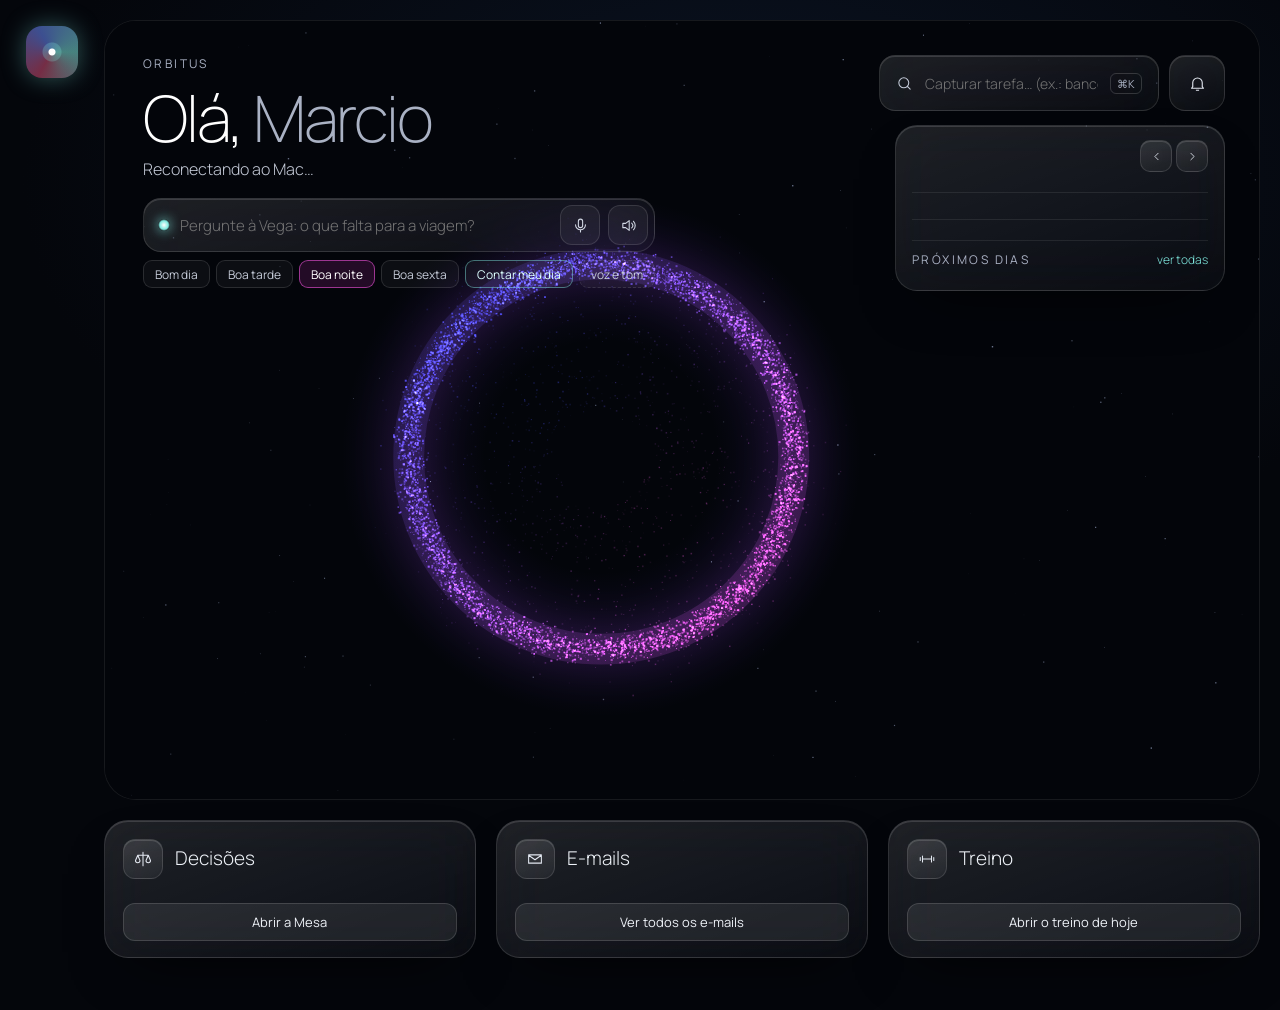
==== commit 95f94632: "Snapshot automático 2026-11-05" ====
--- a/App/static/index.html
+++ b/App/static/index.html
@@ -315,7 +315,7 @@
 .corb{width:12px;height:12px;border-radius:50%;flex:none;background:radial-gradient(circle,#fff,#7fe9df 50%,rgba(127,233,223,0) 72%);box-shadow:0 0 12px rgba(127,233,223,.8)}
 .conc.busy .corb{animation:pul2 .9s ease-in-out infinite}@keyframes pul2{50%{transform:scale(1.6);opacity:.6}}
 .cchips{display:flex;gap:6px;flex-wrap:wrap}.cchips button{height:28px;padding:0 11px;border-radius:9px;border:1px solid rgba(255,255,255,.12);background:rgba(255,255,255,.04);color:var(--mut2);font:400 12px Manrope;cursor:pointer}.cchips button.now{border-color:rgba(255,90,235,.55);color:#fff;background:rgba(230,50,210,.14)}
-.cans{border-radius:16px;padding:14px 16px;font-size:14px;line-height:1.6;color:#e3e8f1;max-height:190px;overflow:auto}
+.cans{border-radius:16px;padding:14px 16px;font-size:14px;line-height:1.6;color:#e3e8f1;max-height:190px;overflow:auto;position:relative}.cans .cx{position:sticky;top:-6px;float:right;margin:-6px -8px 0 8px;width:28px;height:28px;border-radius:9px;border:1px solid rgba(255,255,255,.12);background:rgba(10,12,22,.75);color:var(--mut2);font-size:18px;line-height:1;cursor:pointer;z-index:1}
 .cans small{display:block;color:var(--mut);font-size:12px;margin-top:8px}
 .cans .q{color:var(--mut2);font-size:12px;margin-bottom:6px}
 .cans .caret{display:inline-block;width:7px;height:14px;margin-left:2px;vertical-align:-2px;background:rgba(255,255,255,.55);animation:pul 1s steps(2) infinite}
@@ -1666,7 +1666,7 @@
   while((m=re.exec(p))){var i=m.index+1;if(i>=min){if(primeiro)return i;ult=i}}return ult}
 function concPerguntar(q){q=(q||'').trim();if(!q)return;audioCtx();pararVoz();if(CV.ctl)try{CV.ctl.abort()}catch(e){}
   var g=CV.ger,box=$('cAns');ORB.pensa=true;$('conc').classList.add('busy');box.hidden=false;
-  var cab='<div class="q">'+esc(q)+'</div>',txt='',falado=0,F=CV.voz?novaFila():null;CV.fila=F;
+  var cab='<button type="button" class="cx" aria-label="Fechar a resposta" title="Fechar">×</button><div class="q">'+esc(q)+'</div>',txt='',falado=0,F=CV.voz?novaFila():null;CV.fila=F;
   box.innerHTML=cab+'<span class="pens">Pensando…</span>';
   function mostrar(fimTxt){box.innerHTML=cab+esc(txt).replace(/\n/g,'<br>')+(fimTxt||'<span class="caret"></span>');box.scrollTop=box.scrollHeight}
   function alimentar(fim){if(!F||g!==CV.ger)return;for(;;){var p=txt.slice(falado),c=cortarFala(p,falado===0,fim);if(c<=0)break;F.add(p.slice(0,c));falado+=c;if(fim)break}}
@@ -1691,7 +1691,10 @@
 $('cForm').addEventListener('submit',function(e){e.preventDefault();destravarAudio();var q=$('cIn').value;$('cIn').value='';if(pareceRelato(q.trim())){abrirDiario();$('dTxt').value=q.trim();diarioEntender();return}concPerguntar(q)});
 $('cVoz').setAttribute('aria-pressed',CV.voz);
 $('cVoz').onclick=function(){CV.voz=!CV.voz;this.setAttribute('aria-pressed',CV.voz);try{localStorage.setItem('orbitus-voz',CV.voz?'1':'0')}catch(e){}if(!CV.voz)pararVoz()};
-$('cAns').addEventListener('click',function(){if(ORB.fala)pararVoz()});
+$('cAns').addEventListener('click',function(e){if(e.target.closest('.cx')){pararVoz();$('cAns').hidden=true;return}if(ORB.fala)pararVoz()});
+/* a resposta sai sozinha da tela 20 s depois que a Vega termina de escrever e de falar (passar o mouse ou rolar segura) */
+(function(){var ult=Date.now(),b=$('cAns');b.addEventListener('scroll',function(){ult=Date.now()},{passive:true});b.addEventListener('touchstart',function(){ult=Date.now()},{passive:true});
+  setInterval(function(){if(b.hidden)return;if(ORB.fala||$('conc').classList.contains('busy')||b.matches(':hover')){ult=Date.now();return}if(Date.now()-ult>20000)b.hidden=true},1500)})();
 $('cStop').addEventListener('click',function(){pararVoz()});
 /* ===================== CONTAR MEU DIA (diário falado) =====================
    Você conta o dia (texto, ditado do teclado ou microfone); a Vega devolve o que entendeu como uma lista para conferir;
@@ -1751,11 +1754,11 @@
     for(var i=0;i<m;i++){var a=Math.floor(i*r),z=Math.min(n,Math.floor((i+1)*r)),s=0;for(var k=a;k<z;k++)s+=f[k];var v=s/Math.max(1,z-a);v=v<-1?-1:v>1?1:v;out[i]=v<0?v*32768:v*32767}return out}
   function b64(i16){var u=new Uint8Array(i16.buffer),s='',C=0x8000;for(var i=0;i<u.length;i+=C)s+=String.fromCharCode.apply(null,u.subarray(i,i+C));return btoa(s)}
   function enviar(fim){if(!S)return;var bufs=S.bufs,n=S.n;S.bufs=[];S.n=0;var seq=S.seq++,st=S;
-    if(n<st.sr*.3){if(fim)concluir(st);return}
+    if(n<st.sr*.3){if(fim){if(!st.ntot)st.erro='O microfone não mandou som. No iPhone: feche e abra o Orbitus, toque em Falar e permita o microfone.';concluir(st)}return}
     var pcm=para16k(bufs,n,st.sr);st.pend++;
     fetch('/api/voz/transcrever',{method:'POST',headers:{'Content-Type':'application/json'},body:JSON.stringify({pcm:b64(pcm)})})
     .then(function(r){return r.json()}).then(function(j){if(j.erro)throw new Error(j.erro);st.txt[seq]=j.texto||''})
-    .catch(function(e){st.erro=e.message}).then(function(){st.pend--;if(st.fim)concluir(st)})}
+    .catch(function(e){st.erro=e.message;diagM('stt',e.message)}).then(function(){st.pend--;if(st.fim)concluir(st)})}
   function status(t){if(MIC.destino==='diario')diarioSt(t);else $('cStat').textContent=t}
   function concluir(st){if(st.pend>0||st.feito)return;st.feito=true;var t=st.txt.filter(Boolean).join(' ').trim();
     if(st.erro){status('');if(st.destino==='diario')diarioSt(st.erro);else{$('cStat').textContent=st.erro;toast(st.erro.slice(0,140));setTimeout(function(){$('cStat').textContent=''},15000)}}
@@ -1764,18 +1767,21 @@
     if(st.destino==='diario'){var a=$('dTxt');a.value=(a.value.trim()?a.value.trim()+' ':'')+t;diarioEntender()}
     else if(pareceRelato(t)){abrirDiario();$('dTxt').value=t;diarioEntender()}
     else concPerguntar(t)}
+  function diagM(ev,det){try{fetch('/api/diag',{method:'POST',headers:{'Content-Type':'application/json'},body:JSON.stringify({ev:'mic2-'+ev,det:String(det||'').slice(0,160),ua:navigator.userAgent.slice(0,140)})}).catch(function(){})}catch(e){}}
   function comecar(destino){pararVoz();sessaoMic();MIC.destino=destino||'';
+    var ctx;try{ctx=new AC();if(ctx.resume)ctx.resume()}catch(e){diagM('ctx',e.message);toast('Não consegui abrir o áudio: '+e.message);return}   /* no iPhone o áudio só nasce dentro do toque */
+    diagM('inicio',ctx.state+' '+ctx.sampleRate);
     navigator.mediaDevices.getUserMedia({audio:{echoCancellation:true,noiseSuppression:true,channelCount:1}}).then(function(stream){
-      var ctx=new AC(),src=ctx.createMediaStreamSource(stream),pr=ctx.createScriptProcessor(4096,1,1),mudo=ctx.createGain();mudo.gain.value=0;
+      if(ctx.resume)ctx.resume();var src=ctx.createMediaStreamSource(stream),pr=ctx.createScriptProcessor(4096,1,1),mudo=ctx.createGain();mudo.gain.value=0;
       S={ctx:ctx,stream:stream,pr:pr,sr:ctx.sampleRate,bufs:[],n:0,seq:0,pend:0,txt:[],t0:Date.now(),destino:MIC.destino};
-      pr.onaudioprocess=function(e){if(!S)return;var d=e.inputBuffer.getChannelData(0),c=new Float32Array(d);S.bufs.push(c);S.n+=c.length;
+      pr.onaudioprocess=function(e){if(!S)return;var d=e.inputBuffer.getChannelData(0),c=new Float32Array(d);S.bufs.push(c);S.n+=c.length;S.ntot=(S.ntot||0)+c.length;
         var s=0;for(var i=0;i<c.length;i+=16)s+=c[i]*c[i];ORB.lvl=Math.min(1,Math.sqrt(s/(c.length/16))*6);
         if(S.n>=S.sr*TRECHO)enviar(false)};
       src.connect(pr);pr.connect(mudo);mudo.connect(ctx.destination);if(ctx.resume)ctx.resume();
       MIC.on=true;mic.classList.add('on');var dm=$('dMic');if(dm)dm.classList.add('on'),dm.textContent='Terminar';
       S.tick=setInterval(function(){if(!S)return;var s=Math.round((Date.now()-S.t0)/1000);status('Gravando '+Math.floor(s/60)+':'+('0'+s%60).slice(-2)+' · toque de novo para terminar');if(s>600)parar()},500)
-    }).catch(function(e){MIC.on=false;status('');var m=e&&e.name==='NotAllowedError'?'O microfone está bloqueado para o Orbitus. Libere nas permissões do navegador.':'Não consegui abrir o microfone: '+(e&&e.message||e);toast(m);if(MIC.destino==='diario')diarioSt(m)})}
-  function parar(){if(!S)return;var st=S;clearInterval(st.tick);status('Transcrevendo…');st.fim=true;enviar(true);S=null;MIC.on=false;ORB.lvl=0;mic.classList.remove('on');var dm=$('dMic');if(dm)dm.classList.remove('on'),dm.textContent='Falar';
+    }).catch(function(e){try{ctx.close()}catch(x){}diagM('erro',e&&(e.name+' '+e.message));MIC.on=false;status('');var m=e&&e.name==='NotAllowedError'?'O microfone está bloqueado para o Orbitus. Libere nas permissões do navegador.':'Não consegui abrir o microfone: '+(e&&e.message||e);toast(m);if(MIC.destino==='diario')diarioSt(m)})}
+  function parar(){if(!S)return;var st=S;clearInterval(st.tick);diagM('fim',Math.round((st.ntot||0)/st.sr)+'s · '+st.ctx.state);status('Transcrevendo…');st.fim=true;enviar(true);S=null;MIC.on=false;ORB.lvl=0;mic.classList.remove('on');var dm=$('dMic');if(dm)dm.classList.remove('on'),dm.textContent='Falar';
     try{st.pr.disconnect();st.stream.getTracks().forEach(function(t){t.stop()});st.ctx.close()}catch(e){}sessaoMidia();concluir(st)}
   window.micAlternar=function(destino){if(MIC.on)parar();else comecar(destino!=null?destino:($('dPan')&&!$('dPan').hidden?'diario':''))};
   mic.addEventListener('click',function(e){e.preventDefault();micAlternar()});
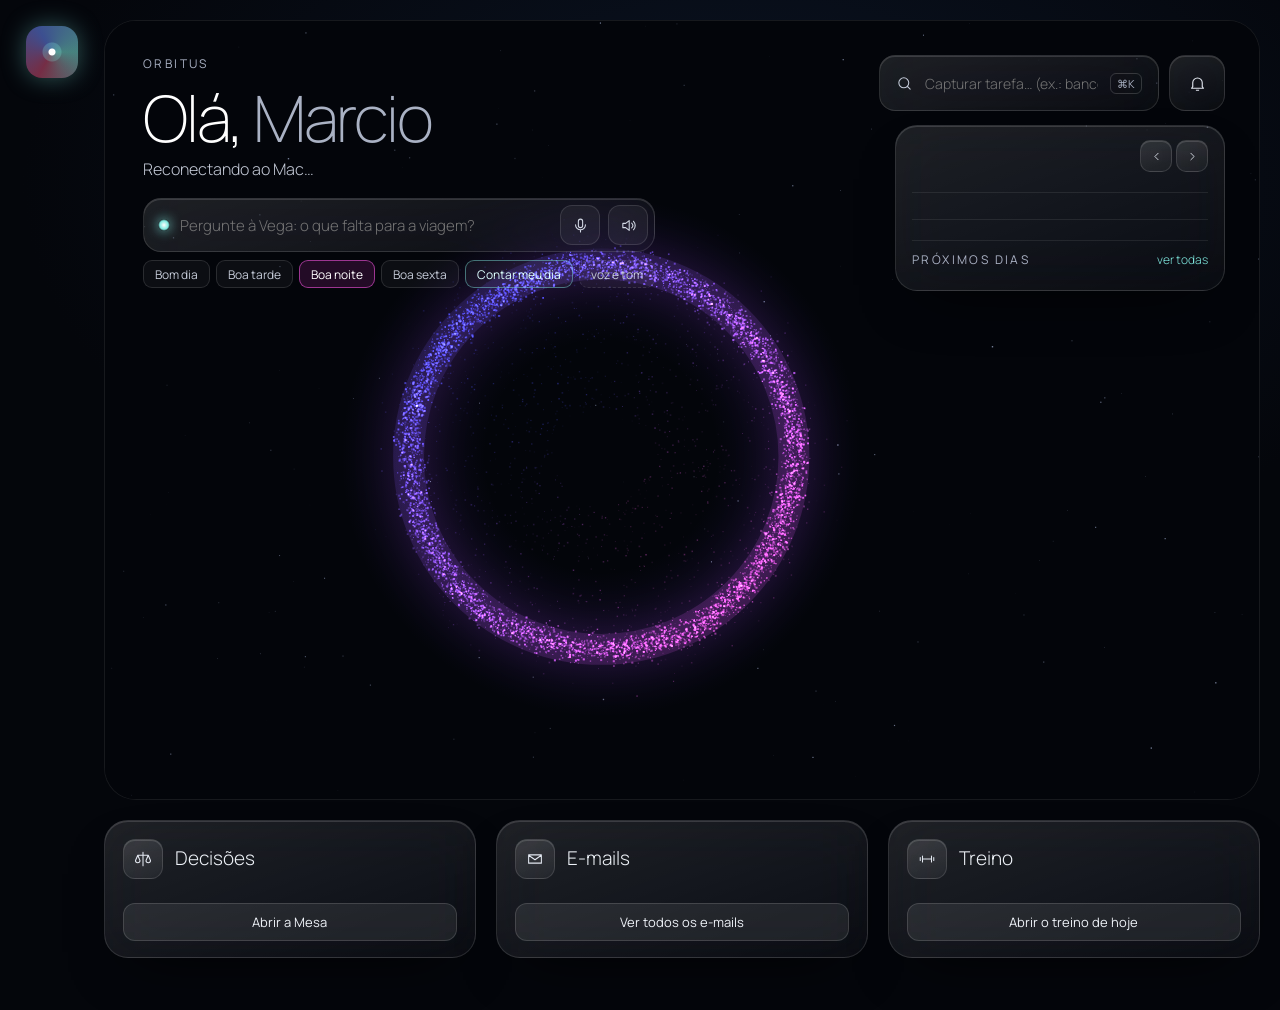
==== commit 80781cbc: "Snapshot automático 2026-11-09" ====
--- a/App/static/index.html
+++ b/App/static/index.html
@@ -1186,7 +1186,7 @@
   $('kDecS').textContent=n?(pend.length?pend.length+' decisão(ões) esperando você':'')+(lanc?(pend.length?' · ':'')+lanc+' lançamento(s) para confirmar':''):(sem.length?sem.length+' passo(s) do plano nesta semana':'nada para decidir agora');
   var rows=pend.map(function(d){return '<a class="mr" href="#mesa"><span class="chip wait" style="flex:none">decidir</span><div class="x"><div>'+esc(d.titulo||d.pergunta)+'</div>'+(d.prazo?'<small>até '+fdate(d.prazo)+'</small>':'')+'</div></a>'});
   if(lanc)rows.push('<a class="mr" href="#mesa"><span class="chip mut" style="flex:none">confirmar</span><div class="x"><div>'+lanc+' compra(s), venda(s) ou provento(s) achados pela rotina</div><small>confira na Mesa › Lançamentos</small></div></a>');
-  rows=rows.concat(sem.map(function(p){return '<a class="mr" href="#mesa"><span class="r" style="width:64px">'+fdate(p.inicio)+'</span><div class="x"><div>'+esc(p.acao)+'</div><small>passo do plano'+(p.condicao?' · '+esc(p.condicao):'')+'</small></div></a>'}));
+  rows=rows.concat(sem.map(function(p){return '<a class="mr" href="#mesa"><span class="r" style="width:64px">'+fdate(p.inicio)+'</span><div class="x"><div>'+esc(p.acao)+'</div><small>'+(p.liberada===false?'<b style="color:#ffd27a;font-weight:500">na fila</b> · '+esc(p.bloqueio||p.condicao||''):'passo do plano'+(p.condicao?' · '+esc(p.condicao):''))+'</small></div></a>'}));
   L.innerHTML=rows.slice(0,4).join('')||'<div class="empty" style="padding:4px 2px">A Mesa não precisa de você agora. Quando houver uma decisão para escolher ou um lançamento para confirmar, aparece aqui.'+(prx?'<br>Próximo passo do plano: '+fdate(prx.inicio)+' · '+esc(prx.acao):'')+'</div>';
 }
 function renderMailMini(){
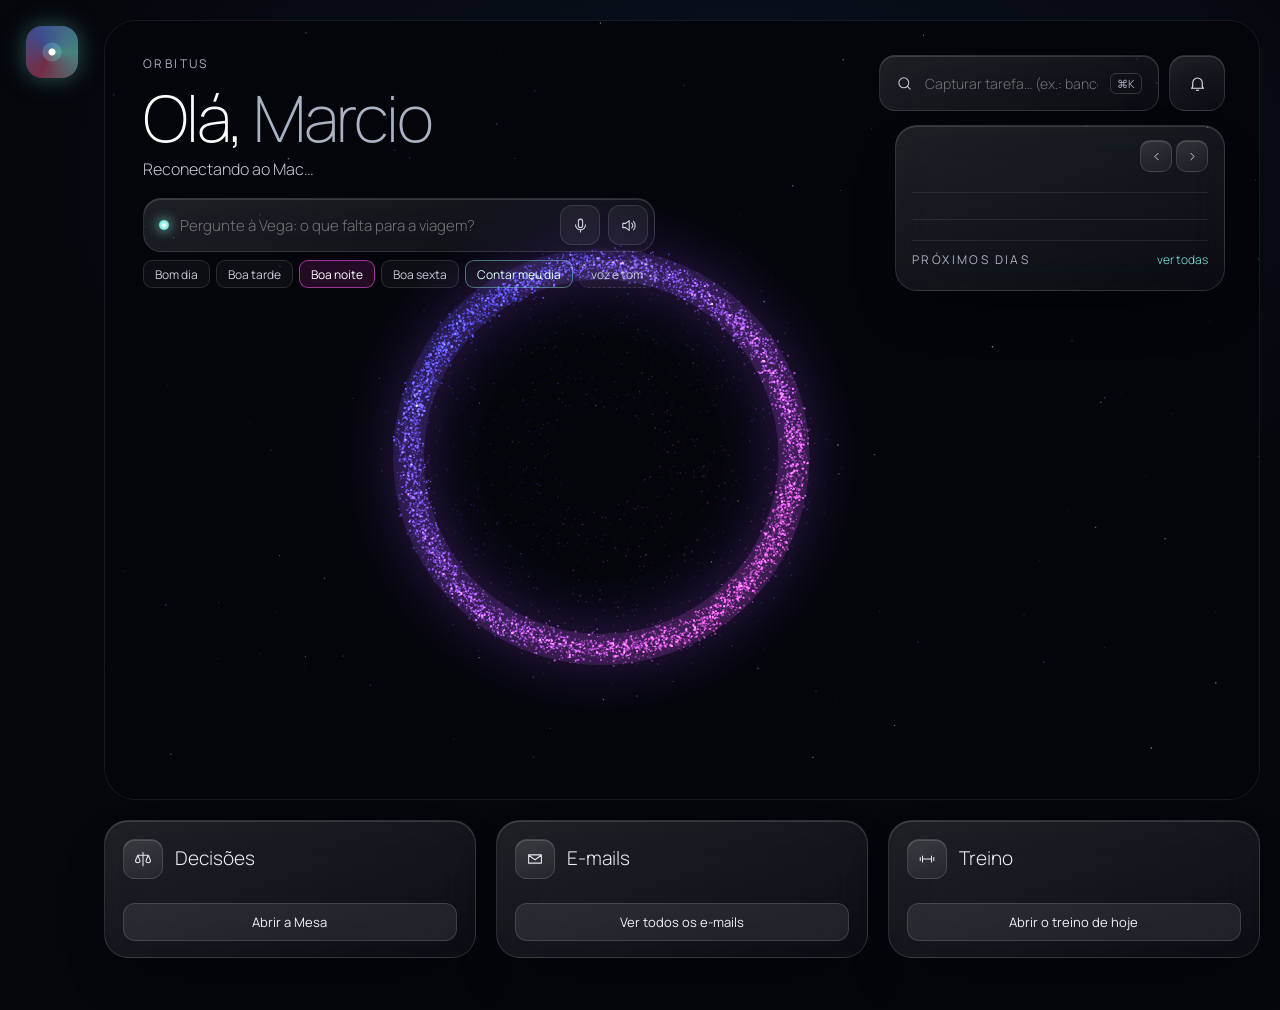
==== commit 87bb0a37: "Snapshot automático 2026-11-10" ====
--- a/App/static/index.html
+++ b/App/static/index.html
@@ -1,6 +1,11 @@
 <!doctype html>
 <html lang="pt-BR">
-<head>
+<head><script>/* erros do navegador vão para 00_Sistema/diagnostico.jsonl (no celular), para achar tela branca à distância */
+(function(){var n=0,cel=innerWidth<760||/iPhone|iPad|Android/i.test(navigator.userAgent);function env(ev,det){if(!cel||n++>8)return;try{navigator.sendBeacon('/api/diag',new Blob([JSON.stringify({ev:ev,det:String(det||'').slice(0,80),ua:navigator.userAgent.slice(0,140)})],{type:'application/json'}))}catch(e){}}
+addEventListener('error',function(e){env('js-erro',(e.message||'recurso')+' @'+String(e.filename||(e.target&&e.target.src)||'').split('/').pop()+':'+(e.lineno||''))},true);
+addEventListener('unhandledrejection',function(e){env('js-promessa',e.reason&&e.reason.message||e.reason)});
+addEventListener('load',function(){env('carregou',innerWidth+'x'+innerHeight+' '+document.body.innerText.length)});
+addEventListener('pagehide',function(){env('saiu',Math.round(performance.now()/1000)+'s')})})();</script>
 <meta charset="utf-8">
 <script src="/static/demo.js"></script>
 <meta name="viewport" content="width=device-width, initial-scale=1, viewport-fit=cover">
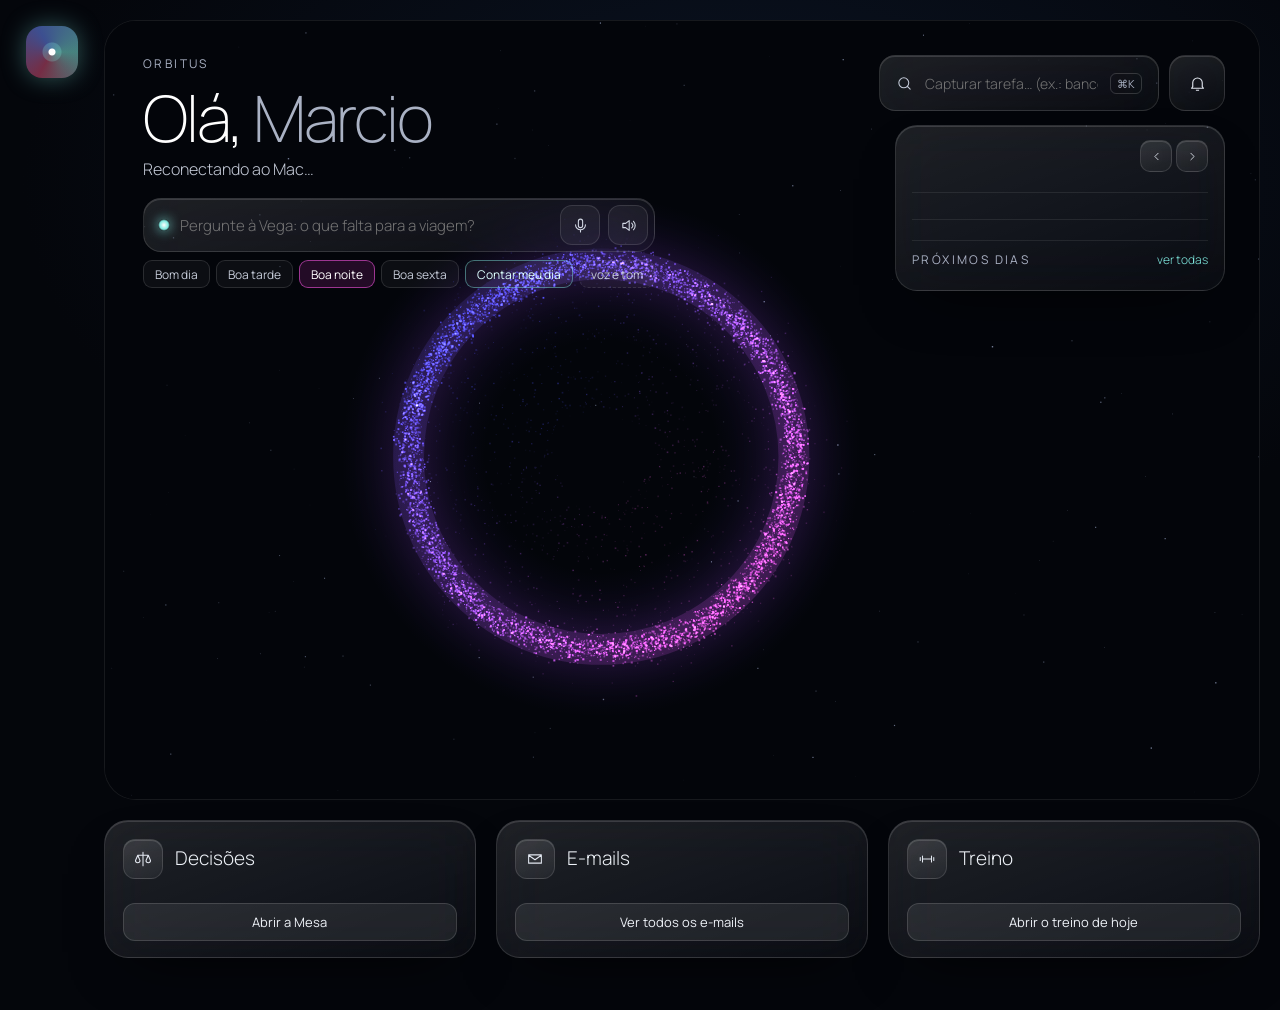
==== commit bc49675b: "Snapshot automático 2026-11-11" ====
--- a/App/static/index.html
+++ b/App/static/index.html
@@ -351,10 +351,12 @@
  body{padding-bottom:calc(76px + env(safe-area-inset-bottom))}
  nav{position:fixed;left:0;right:0;bottom:0;z-index:50;flex-direction:row!important;flex-wrap:nowrap!important;justify-content:space-around;gap:0!important;padding:8px 6px calc(8px + env(safe-area-inset-bottom));background:rgba(6,9,15,.88);backdrop-filter:blur(18px);-webkit-backdrop-filter:blur(18px);border-top:1px solid rgba(255,255,255,.08)}
  nav .nb{width:48px!important;height:48px!important}
+ nav .nb::after{content:"";position:absolute;left:-4px;right:-4px;top:-8px;bottom:calc(-8px - env(safe-area-inset-bottom))}   /* acabamento Lente 02: a barra inteira responde ao toque, sem mudar o desenho */
  nav .nb[data-k=metas],nav .nb[data-k=ideias]{display:none}
  .page{padding-top:calc(12px + env(safe-area-inset-top))}
- .ringspace{display:block;height:300px;order:2}
- .hero .htop{order:1}.hero .hcal{order:3}.hero .notes{order:4}.hero .hbot{order:5}
+ .ringspace{display:block;height:300px;order:3}
+ .hero .htop{order:1}.hero .hcal{order:2}   /* acabamento Lente design: no celular, Hoje (água e lista) antes da sala */
+ .hero .notes{order:4}.hero .hbot{order:5}
  .conc{width:100%}.cbar input{font-size:16px}
  .hcal{margin:0 12px 16px!important}
  #trFrame{height:calc(100vh - 380px - env(safe-area-inset-bottom));min-height:520px}
@@ -407,7 +409,7 @@
 .dagua:empty{display:none}.dagua{display:flex;flex-direction:column;gap:6px;padding:8px 10px;border-radius:12px;background:rgba(108,140,255,.07);border:1px solid rgba(108,140,255,.18)}
 .dah{display:flex;justify-content:space-between;gap:8px;font-size:13px;color:#e3e8f1}.dah b{font-weight:500}.dar{font-size:12px;color:var(--mut2);text-align:right}
 .dab{display:flex;align-items:center;gap:6px}.dabar{position:relative;flex:1;height:6px;border-radius:4px;background:rgba(255,255,255,.08)}.dabar i{position:absolute;inset:0 auto 0 0;border-radius:4px;background:linear-gradient(90deg,#6c8cff,#7fe9df)}.dabar b{position:absolute;top:-3px;width:2px;height:12px;background:rgba(255,255,255,.55);border-radius:1px;transform:translateX(-1px)}
-.dbtn{height:26px;min-width:26px;padding:0 9px;border-radius:8px;border:1px solid rgba(255,255,255,.14);background:rgba(255,255,255,.05);color:#e3e8f1;font:400 12px Manrope;cursor:pointer}.dbtn.mais{border-color:rgba(127,233,223,.45);color:#bff6f0}
+.dbtn{height:40px;min-width:40px;padding:0 14px;border-radius:8px;border:1px solid rgba(255,255,255,.14);background:rgba(255,255,255,.05);color:#e3e8f1;font:400 12px Manrope;cursor:pointer}.dbtn.mais{border-color:rgba(127,233,223,.45);color:#bff6f0}
 .dfeitos:empty{display:none}.dfeitos .lk{background:none;border:0;cursor:pointer;padding:0 6px;font:400 12px Manrope;color:var(--mut2)}
 .di.sai{opacity:0;transform:translateX(8px);transition:opacity .5s,transform .5s}
 .pushrow{display:flex;align-items:center;gap:10px;flex-wrap:wrap;font-size:12px;color:var(--mut2)}.pushrow .btn{height:32px;font-size:13px;padding:0 12px}.pushrow .lk{background:none;border:0;cursor:pointer;padding:0;font:inherit;color:var(--cy)}
@@ -542,6 +544,8 @@
 body.privado .olho .o-aberto{display:none}body.privado .olho .o-fechado{display:block}body.privado .olho{border-color:rgba(127,233,223,.55);color:#bff6f0}
 body.privado .grana,body.privado #wTop .kp .kb,body.privado #wTop .kp .ks,body.privado #wTop .kp svg,body.privado #wBody td:not(:first-child){filter:blur(7px);user-select:none;transition:filter .2s}
 body.privado .grana{display:inline-block}
+body.privado .rfchart>div:first-child,body.privado .rfchart svg,body.privado #wBody .kp .kb,body.privado #wBody .kp .ks{filter:blur(7px);user-select:none}
+body.privado #kDecL .x{filter:blur(6px);user-select:none;transition:filter .2s}   /* acabamento Lente design: Decisões da Home também somem no modo privado */
 </style>
 </head>
 <body>
@@ -810,9 +814,9 @@
 function observar(el){if(IOB&&el)IOB.observe(el)}
 function visivel(el){return !document.hidden&&!!el&&el.getClientRects().length>0&&VISTO.get(el)!==false}
 /* Bateria: animações a no máximo 30 quadros/s e congeladas depois de 20 s sem toque, rolagem ou tecla (voltam no próximo toque). */
-var ATIVO={t:performance.now()};['pointerdown','keydown','scroll','wheel','touchstart'].forEach(function(e){addEventListener(e,function(){ATIVO.t=performance.now()},{passive:true,capture:true})});
+var ATIVO={t:performance.now()};['pointerdown','keydown','scroll','wheel','touchstart','hashchange','focus'].forEach(function(e){addEventListener(e,function(){ATIVO.t=performance.now()},{passive:true,capture:true})});   /* correção Lente design: trocar de aba conta como uso */
 function ocioso(){var o=(typeof ORB!=='undefined'?ORB:null);return performance.now()-ATIVO.t>20000&&!(o&&(o.fala||o.pensa))}
-function animar(el,fn){observar(el);var ult=0;(function loop(now){if(visivel(el)&&!ocioso()){if(now-ult>32){ult=now;fn(now)}requestAnimationFrame(loop)}else setTimeout(function(){requestAnimationFrame(loop)},500)})(performance.now())}
+function animar(el,fn){observar(el);var ult=0;(function loop(now){if(visivel(el)&&(!ocioso()||!el.__q1)){if(now-ult>32){ult=now;fn(now);el.__q1=1}requestAnimationFrame(loop)}else setTimeout(function(){requestAnimationFrame(loop)},500)})(performance.now())}
 function svg(p,w){return '<svg width="'+(w||20)+'" height="'+(w||20)+'" viewBox="0 0 24 24" fill="none" stroke="currentColor" stroke-width="1.4" stroke-linecap="round" stroke-linejoin="round" aria-hidden="true"><path d="'+p+'"/></svg>'}
 
 function renderNav(){
@@ -822,7 +826,9 @@
   h+='<div class="avatar" aria-label="Marcio">M</div>';
   $('nav').innerHTML=h;
   [].forEach.call($('nav').querySelectorAll('.nb'),function(b){b.onclick=function(){var k=b.dataset.k;
-    if(k==='mesa'||k==='wealth'||k==='viagem'||k==='treino'||k==='tarefas'||k==='emails'||k==='agenda'){location.hash=k;return}
+    if(k==='mesa'||k==='wealth'||k==='viagem'||k==='treino'||k==='tarefas'||k==='emails'||k==='agenda'){
+      if(location.hash==='#'+k){window.scrollTo({top:0,behavior:'smooth'});try{var fr=$('trFrame');if(k==='treino'&&fr&&fr.contentWindow)fr.contentWindow.scrollTo({top:0,behavior:'smooth'})}catch(x){}return}   /* acabamento Lente 02: tocar na aba aberta volta ao topo */
+      location.hash=k;return}
     if(location.hash){history.replaceState(null,'',location.pathname);route()}
     S.nav=k;renderNav();var tgt={tarefas:'tbody',treino:'trSub',agenda:'cal',emails:'mailp'}[k];
     if(tgt)$(tgt).scrollIntoView({behavior:'smooth',block:'center'});else if(k==='home')window.scrollTo({top:0,behavior:'smooth'});else toast(b.getAttribute('aria-label')+' entra num próximo módulo.')}});
@@ -981,7 +987,11 @@
   var A=j.agua;if(A){var pct=Math.min(100,Math.round(A.bebidos/A.meta*100)),esp=Math.min(100,Math.round(A.esperado/A.meta*100));
     $('dAgua').innerHTML='<div class="dah"><span>💧 Água <b>'+A.bebidos+'</b> de '+A.meta+' copos</span><span class="dar">'+(fut?'':(A.atras>=2?'atrás do ritmo: deveria estar em '+A.esperado:A.bebidos>=A.meta?'meta batida':'no ritmo'+(A.proximo?' · próximo às '+A.proximo:'')))+'</span></div>'+
       '<div class="dab"><div class="dabar"><i style="width:'+pct+'%"></i><b style="left:'+esp+'%" title="ritmo esperado agora"></b></div>'+(fut?'':'<button type="button" class="dbtn" data-ag="-1" aria-label="Tirar um copo">−</button><button type="button" class="dbtn mais" data-ag="1" aria-label="Somar um copo">+ copo</button>')+'</div>';
-    [].forEach.call($('dAgua').querySelectorAll('[data-ag]'),function(b){b.onclick=function(){b.disabled=true;post('/api/agua',{dia:k,delta:+b.dataset.ag}).then(function(x){A.bebidos=x.bebidos;A.atras=x.atras;A.proximo=x.proximo;desenharDia(j)}).catch(function(e){toast(e.message);b.disabled=false})}})}
+    /* acabamento Lente 02: soma na tela na hora, sem travar o botão; um envio só, 1 s depois do último toque */
+    [].forEach.call($('dAgua').querySelectorAll('[data-ag]'),function(b){b.onclick=function(){var d=+b.dataset.ag,n=Math.max(0,Math.min(20,A.bebidos+d));if(n===A.bebidos)return;
+      var P=window.AGUA_P||(window.AGUA_P={d:0,t:null});if(P.t&&P.k!==k){clearTimeout(P.t);P.f()}P.k=k;P.d+=n-A.bebidos;A.bebidos=n;desenharDia(j);clearTimeout(P.t);
+      var enviar=function(){var dd=P.d;P.d=0;P.t=null;if(!dd)return;post('/api/agua',{dia:k,delta:dd}).then(function(x){if(!P.d){A.bebidos=x.bebidos;A.atras=x.atras;A.proximo=x.proximo;desenharDia(j)}}).catch(function(e){toast(e.message);A.bebidos=Math.max(0,A.bebidos-dd);desenharDia(j)})};
+      P.f=enviar;if(Math.abs(P.d)>=10)enviar();else P.t=setTimeout(enviar,1000)}})}
   else $('dAgua').innerHTML='';
   /* Eventos do Wealth na agenda: o relatório mensal fica na lista (pede ação sua: extratos e PDFs);
      revisões e checks saem da lista: quem mostra se rodaram é o bloco "Wealth hoje", lido do histórico do próprio Wealth */
@@ -1028,7 +1038,7 @@
     var W=j.wealth_rotinas,wf=W&&W.itens&&W.itens.filter(function(x){return x.estado==='falha'})[0];
     if(wf)m.push({k:'Wealth · atenção',t:vozPick('w',[wf.nome+' precisa de atenção. A Sentinela já está cuidando.',wf.nome+' não apareceu para trabalhar. A Sentinela já foi tirar satisfação.',wf.nome+' tropeçou. A Sentinela resolve; você só fica sabendo do final.']),go:'sistema',alerta:1});
     var A=j.agua;if(A&&A.atras>=2)m.push({k:'Hidratação',t:vozPick('a',['Você está em '+A.bebidos+' de '+A.meta+' copos. Um copo agora te põe no ritmo.',A.bebidos+' de '+A.meta+' copos. Até cacto bebe mais que isso.',A.bebidos+' de '+A.meta+' copos. Seu corpo é uns 60% água; hoje está negociando a meta.','Faltam '+(A.meta-A.bebidos)+' copos. A desidratação não manda aviso prévio. Eu mando.']),go:'agua'});
-    if(prox)m.push({k:'Próximo · '+prox.hora,t:prox.texto.split(/\s+[-–—]\s+/)[0],go:'dia'});
+    if(prox)m.push({k:'Próximo · '+prox.hora,t:document.body.classList.contains('privado')?'Lembrete pessoal':prox.texto.split(/\s+[-–—]\s+/)[0],go:'dia'});   /* modo privado não mostra o lembrete no centro */
     var tot=j.total+j.itens.filter(function(x){return x.acao}).length,falta=pend.length,fe=tot-falta;
     if(tot&&falta===0)m.push({k:'Dia fechado',t:vozPick('f',['Tudo feito hoje. Pode desacelerar.','Lista zerada. Pode fingir que foi fácil.','Tudo feito. O resto do dia é oficialmente seu.','Zero pendências. Raro, bonito, registrado.'])});
     else if(tot&&falta<=2&&pend.length)m.push({k:'Quase lá · '+fe+' de '+tot,t:(function(q){return vozPick('q',['Falta'+(pend.length>1?'m ':' ')+q+'.','Falta'+(pend.length>1?'m ':' ')+q+'. Tão perto que dá pra sentir o gosto.','Só '+q+'. A última tarefa é sempre a mais preguiçosa.'])})(pend.slice(0,2).map(function(x){return x.texto.split(/\s+[-–—]\s+/)[0].replace(/\s*\(.*?\)/,'')}).join(' e ')),go:'dia'});
@@ -1085,10 +1095,14 @@
     ns.forEach(function(t){var v=t.nodeValue,f=document.createDocumentFragment(),u=0,m;RX.lastIndex=0;
       while((m=RX.exec(v))){if(m.index>u)f.appendChild(document.createTextNode(v.slice(u,m.index)));var sp=document.createElement('span');sp.className='grana';sp.textContent=m[0];f.appendChild(sp);u=m.index+m[0].length}
       if(u===0)return;if(u<v.length)f.appendChild(document.createTextNode(v.slice(u)));t.parentNode.replaceChild(f,t)})}
-  function aplicar(on){document.body.classList.toggle('privado',on);var b=$('wOlho');if(b){b.setAttribute('aria-pressed',on);b.title=on?'Mostrar os valores':'Modo privado: esconde os valores'}try{localStorage.setItem(K,on?'1':'0')}catch(e){}if(on)marcar(document.body)}
-  var on=false;try{on=localStorage.getItem(K)==='1'}catch(e){}aplicar(on);
+  function aplicar(on){document.body.classList.toggle('privado',on);var b=$('wOlho');if(b){b.setAttribute('aria-pressed',on);b.title=on?'Mostrar os valores':'Modo privado: esconde os valores'}try{localStorage.setItem(K,on?'1':'0')}catch(e){}if(on)marcar(document.body);if(typeof vozAtualizar==='function')try{vozAtualizar()}catch(e){}}
+  /* acabamento Lente design: o modo privado religa sozinho depois de 30 min sem uso (também ao reabrir o painel depois disso) */
+  var K2='orbitus_privado_t',TRINTA=30*60*1000;
+  var on=false;try{on=localStorage.getItem(K)==='1';var ult=+localStorage.getItem(K2)||0;if(!on&&ult&&Date.now()-ult>TRINTA)on=true}catch(e){}aplicar(on);
+  setInterval(function(){var parado=performance.now()-ATIVO.t;try{if(parado<60000)localStorage.setItem(K2,String(Date.now()))}catch(e){}
+    if(parado>TRINTA&&!document.body.classList.contains('privado'))aplicar(true)},60000);
   $('wOlho').onclick=function(){aplicar(!document.body.classList.contains('privado'))};
-  document.addEventListener('keydown',function(e){if((e.key==='p'||e.key==='P')&&!e.metaKey&&!e.ctrlKey&&document.body.classList.contains('wealth')&&!/INPUT|TEXTAREA/.test((e.target||{}).tagName||''))aplicar(!document.body.classList.contains('privado'))});
+  document.addEventListener('keydown',function(e){if((e.key==='p'||e.key==='P')&&!e.metaKey&&!e.ctrlKey&&!/INPUT|TEXTAREA/.test((e.target||{}).tagName||''))aplicar(!document.body.classList.contains('privado'))});
   new MutationObserver(function(){if(!document.body.classList.contains('privado')||sujo)return;sujo=true;requestAnimationFrame(function(){sujo=false;marcar(document.body)})}).observe(document.body,{childList:true,subtree:true,characterData:true});
 })();
 
@@ -1353,6 +1367,33 @@
 function kpi(lbl,big,sub,extra){return '<div class="kp glass"><div class="kick" style="font-size:11.5px">'+lbl+'</div><div class="kb">'+big+'</div>'+(sub?'<div class="ks">'+sub+'</div>':'')+(extra||'')+'</div>'}
 function barra(p,cor){return '<div class="prog" style="margin-top:8px"><i style="width:'+Math.max(0,Math.min(100,p))+'%;background:'+(cor||'linear-gradient(90deg,var(--cy),var(--bl))')+'"></i></div>'}
 
+/* crescimento projetado da renda fixa em 12 meses (áreas empilhadas: Tesouro na curva + cofrinhos pelo CDI) */
+/* gráfico de linhas simples (SVG): séries = [[campo, rótulo, cor]] */
+function linhasGrafico(P,series,fmt,nome){if(P.length<2)return '';var W=760,H=240,l=10,r=10,t=16,b=10,mx=-1e15,mn=1e15;
+  P.forEach(function(p){series.forEach(function(s){var v=p[s[0]];if(v!=null){if(v>mx)mx=v;if(v<mn)mn=v}})});
+  if(mx===mn){mx+=1;mn-=1}var pad=(mx-mn)*.08;mx+=pad;mn-=pad;
+  var sx=function(i){return l+(W-l-r)*i/(P.length-1)},sy=function(v){return t+(H-t-b)*(1-(v-mn)/(mx-mn))};
+  var g='<svg viewBox="0 0 '+W+' '+H+'" preserveAspectRatio="none" style="width:100%;height:240px;display:block" role="img" aria-label="Gráfico de '+esc(nome)+'">';
+  if(mn<0&&mx>0)g+='<line x1="'+l+'" x2="'+(W-r)+'" y1="'+sy(0)+'" y2="'+sy(0)+'" stroke="rgba(255,255,255,.18)" stroke-dasharray="4 4" vector-effect="non-scaling-stroke"/>';
+  series.forEach(function(s){var pts=P.map(function(p,i){return p[s[0]]==null?null:sx(i)+','+sy(p[s[0]])}).filter(Boolean);
+    g+='<polyline points="'+pts.join(' ')+'" fill="none" stroke="'+s[2]+'" stroke-width="2.4" stroke-linejoin="round" vector-effect="non-scaling-stroke"/>';
+    P.forEach(function(p,i){if(p[s[0]]!=null)g+='<circle cx="'+sx(i)+'" cy="'+sy(p[s[0]])+'" r="3.5" fill="'+s[2]+'"><title>'+fdate(p.data)+' · '+s[1]+': '+fmt(p[s[0]])+'</title></circle>'})});
+  g+='</svg>';
+  var u=P[P.length-1],leg=series.map(function(s){return '<span style="display:inline-flex;align-items:center;gap:6px;margin-right:14px"><i style="width:14px;height:3px;border-radius:2px;background:'+s[2]+'"></i>'+s[1]+(u[s[0]]!=null?' <b style="font-weight:500">'+fmt(u[s[0]])+'</b>':'')+'</span>'}).join('');
+  var step=Math.max(1,Math.ceil(P.length/6)),eixo='<div style="display:flex;justify-content:space-between" class="ks">'+P.filter(function(p,i){return i%step===0||i===P.length-1}).map(function(p){return '<span>'+fdate(p.data)+'</span>'}).join('')+'</div>';
+  return '<div class="glass rfchart" style="border-radius:14px;padding:14px 14px 10px"><div class="ks" style="margin-bottom:8px">'+leg+'</div>'+g+eixo+'</div>'}
+function rfGrafico(P){if(P.length<2)return '';var W=760,H=230,l=8,r=8,t=26,b=26,mx=0,mn=1e15;
+  P.forEach(function(p){var s=p.tesouro+p.cofrinhos;if(s>mx)mx=s;if(p.tesouro<mn)mn=p.tesouro});
+  var y0=Math.max(0,mn*0.9),sx=function(i){return l+(W-l-r)*i/(P.length-1)},sy=function(v){return t+(H-t-b)*(1-(v-y0)/(mx*1.02-y0))};
+  var top=P.map(function(p,i){return sx(i)+','+sy(p.tesouro+p.cofrinhos)}),mid=P.map(function(p,i){return sx(i)+','+sy(p.tesouro)}),base=sx(P.length-1)+','+sy(y0)+' '+sx(0)+','+sy(y0);
+  var g='<svg viewBox="0 0 '+W+' '+H+'" preserveAspectRatio="none" style="width:100%;height:230px;display:block" role="img" aria-label="Crescimento projetado da renda fixa em 12 meses">';
+  g+='<polygon points="'+top.join(' ')+' '+mid.slice().reverse().join(' ')+'" fill="rgba(127,233,223,.28)"/><polygon points="'+mid.join(' ')+' '+base+'" fill="rgba(160,140,255,.30)"/>';
+  g+='<polyline points="'+top.join(' ')+'" fill="none" stroke="#7fe9df" stroke-width="2" vector-effect="non-scaling-stroke"/>';
+  P.forEach(function(p,i){g+='<circle cx="'+sx(i)+'" cy="'+sy(p.tesouro+p.cofrinhos)+'" r="9" fill="transparent"><title>'+p.rotulo+': '+brl(p.tesouro+p.cofrinhos)+' (Tesouro '+brl(p.tesouro)+' · cofrinhos '+brl(p.cofrinhos)+')</title></circle>'});
+  g+='</svg>';
+  var a=P[0],z=P[P.length-1],ga=(z.tesouro+z.cofrinhos)-(a.tesouro+a.cofrinhos);
+  var eixo='<div style="display:flex;justify-content:space-between" class="ks">'+P.filter(function(p,i){return i%3===0}).map(function(p){return '<span>'+p.rotulo+'</span>'}).join('')+'</div>';
+  return '<h3 class="wh">Crescimento em 12 meses</h3><div class="glass rfchart" style="border-radius:14px;padding:14px 14px 10px"><div style="display:flex;gap:16px;flex-wrap:wrap;align-items:baseline;margin-bottom:6px"><b style="font-weight:500;font-size:18px">'+brl(a.tesouro+a.cofrinhos)+' → '+brl(z.tesouro+z.cofrinhos)+'</b><span class="ks">+'+brl(ga)+' em 12 meses · <i style="display:inline-block;width:9px;height:9px;border-radius:2px;background:rgba(160,140,255,.7)"></i> Tesouro na curva · <i style="display:inline-block;width:9px;height:9px;border-radius:2px;background:rgba(127,233,223,.7)"></i> cofrinhos pelo CDI de hoje</span></div>'+g+eixo+'<p class="ks" style="margin:6px 0 0">Projeção, não promessa: considera os saldos de hoje sem aportes nem resgates, o CDI de hoje parado por 12 meses, o IPCA esperado do Focus e a taxa contratada de cada título. Não mostra a oscilação de preço do Tesouro no caminho.</p></div>'}
 function renderWealth(){
   var W=WD;if(!W||!W.disponivel){$('wTop').innerHTML='<div class="empty">Não consegui ler o cockpit do Wealth: '+esc(W&&W.erro||'')+'</div>';return}
   var hist=(W.historico||[]).map(function(h){return [h.data,h.patrimonio]});
@@ -1367,7 +1408,7 @@
     (function(sw){if(!sw||!sw.itens||!sw.itens.length)return '';var f=sw.itens.some(function(x){return x.estado==='falha'});
       return '<div class="wsaude '+(f?'falha':'atencao')+'"><div class="wsh"><i></i><b>Saúde das automações do Wealth: '+(f?'falha':'atenção')+'</b><span class="ks">Health Check de '+esc(sw.atualizado)+'</span></div>'+
         sw.itens.map(function(x){return '<div class="wsi"><span>'+(x.estado==='falha'?'🔴':'🟡')+' '+esc(x.nome)+'</span><span class="ks">'+esc(x.evidencia)+'</span></div>'}).join('')+'</div>'})(W.saude_wealth);
-  var tabs=[['carteira','Carteira'],['gatilhos','Gatilhos'],['dividendos','Dividendos'],['caixa','Caixa'],['tesouro','Tesouro'],['placar','Placar'],['radar','Radar']];
+  var tabs=[['carteira','Carteira'],['gatilhos','Gatilhos'],['dividendos','Dividendos'],['caixa','Caixa'],['tesouro','Tesouro e cofrinhos'],['crescimento','Crescimento'],['placar','Placar'],['radar','Radar']];
   $('wTabs').innerHTML=tabs.map(function(t){return '<button type="button" role="tab" data-t="'+t[0]+'" aria-pressed="'+(WS.tab===t[0])+'" aria-selected="'+(WS.tab===t[0])+'">'+t[1]+(t[0]==='gatilhos'&&(W.alertas||[]).length?' <span style="color:var(--pk2)">'+W.alertas.length+'</span>':'')+'</button>'}).join('');
   [].forEach.call($('wTabs').children,function(b){b.onclick=function(){WS.tab=b.dataset.t;renderWealth()}});
   var h='',T=WS.tab;
@@ -1382,7 +1423,10 @@
   if(T==='gatilhos'){
     h+='<h3 class="wh">Alertas ativos</h3><div class="hist">'+(W.alertas||[]).map(function(a){var buy=/COMPRA/.test(a);return '<div class="hrow"><span class="chip '+(buy?'ok':'alta')+'">'+(buy?'compra':'venda')+'</span><span class="t" style="white-space:normal">'+esc(a)+'</span></div>'}).join('')+'</div>';
     var I=W.isencao||{};h+='<h3 class="wh">Isenção de R$ 20 mil em ações · '+esc(I.mes_atual||'')+'</h3><div class="kp glass" style="max-width:520px"><div class="kb" style="font-size:28px">'+brl(I.vendido_mes)+' <small>de '+brl(I.limite)+'</small></div><div class="ks">folga no mês: '+brl(I.folga_mes)+'</div>'+barra(100*(I.vendido_mes||0)/(I.limite||1),(I.vendido_mes>I.limite)?'var(--pk)':null)+'<div class="ks" style="margin-top:8px">'+esc(I.nota||'')+'</div></div>';
-    h+=tbl([['Mês',function(r){return esc(r.mes)}],['Vendas',function(r){return brl(r.vendas)},1],['Ganho',function(r){return brl(r.ganho)},1],['Acima?',function(r){return r.acima?'<span style="color:var(--pk2)">sim</span>':'não'},1],['IR bruto',function(r){return brl(r.ir_bruto)},1]],(I.meses||[]).slice().reverse());
+    h+='<div class="kp glass" style="max-width:520px;margin-top:10px"><div class="kick" style="font-size:11.5px">Lucro que ainda dá para realizar sem IR</div>'+(I.lucro_sem_ir!=null
+      ?'<div class="kb" style="font-size:28px">'+brl(I.lucro_sem_ir)+'</div><div class="ks">prejuízo a compensar: '+brl(I.prejuizo_estoque)+(I.prejuizo_mes?' · prejuízo deste mês: '+brl(I.prejuizo_mes):'')+'</div><div class="ks" style="margin-top:8px">Passou dos R$ 20 mil? O IR de 15% vale sobre o ganho do mês <b style="font-weight:500">depois</b> de abater os prejuízos: até esse valor de lucro, o DARF fica zero. Abaixo dos R$ 20 mil o ganho já é isento e o prejuízo fica guardado.</div>'
+      :'<div class="ks">Aguardando o Wealth informar o estoque de prejuízo a compensar (pedido D-AIW-011). Regra: acima de R$ 20 mil no mês, o IR é sobre o ganho já descontado dos prejuízos; enquanto houver prejuízo para abater, dá para vender acima do limite com lucro sem pagar IR.</div>')+'</div>';
+    h+=tbl([['Mês',function(r){return esc(r.mes)}],['Vendas',function(r){return brl(r.vendas)},1],['Ganho',function(r){return brl(r.ganho)},1],['Acima?',function(r){return r.acima?'<span style="color:var(--pk2)">sim</span>':'não'},1],['IR bruto',function(r){return brl(r.ir_bruto)+(r.ir_liquido!=null?'<div class="ks">devido: '+brl(r.ir_liquido)+'</div>':'')},1]],(I.meses||[]).slice().reverse());
     h+='<h3 class="wh">Agenda de prazos e vendas</h3>'+tbl([['Data',function(r){return fdate(r.data)}],['Tipo',function(r){return '<span class="chip mut">'+esc(r.tipo)+'</span>'}],['Evento',function(r){return esc(r.evento)+(r.obs?'<div class="ks">'+esc(r.obs)+'</div>':'')}],['Valor',function(r){return r.valor_estimado?brl(r.valor_estimado):''},1]],(W.agenda||[]).filter(function(a){return a.data>=hojeK()}));
     h+='<details><summary>Silenciados · '+(W.silenciados||[]).length+'</summary><div class="hist">'+(W.silenciados||[]).map(function(s){return '<div class="hrow"><span class="t" style="white-space:normal">'+esc(s)+'</span></div>'}).join('')+'</div></details>';
   }
@@ -1400,8 +1444,36 @@
     h+='<h3 class="wh">Faturas</h3>'+tbl([['Vencimento',function(r){return fdate(r.vencimento)}],['Valor',function(r){return brl(+r.valor,2)},1],['Status',function(r){return '<span class="chip mut">'+esc(r.status)+'</span>'}],['Fonte',function(r){return '<span class="ks">'+esc(r.fonte||'')+'</span>'}]],F.faturas||[]);
     if(P.nota)h+='<p class="ks" style="margin-top:12px">'+esc(P.nota)+'</p>';
   }
+  if(T==='crescimento'){
+    var DS=W.desempenho||{},AC=DS.acumulado||{},MM=DS.media_mes||{};
+    if(!DS.ok){h+='<p class="ks">'+esc(DS.erro||'Sem dados de rentabilidade ainda.')+'</p>'}
+    else{
+      var dif=AC.carteira!=null&&AC.cdi!=null?AC.carteira-AC.cdi:null,cor=function(v){return '<span style="color:'+sgn(v)+'">'+(v>0?'+':'')+pct(v,2)+'</span>'};
+      h+='<h3 class="wh">Rentabilidade desde '+fdate(DS.inicio)+' · '+DS.dias+' dias</h3><div class="kpis">'
+        +kpi('Seus investimentos',cor(AC.carteira),'tirando aportes e saques'+(dif!=null?' · '+(dif>=0?'+':'')+num(dif,2)+' p.p. contra o CDI':''))
+        +kpi('CDI',cor(AC.cdi),DS.media_confiavel?'média '+pct(MM.cdi,2)+' ao mês':'≈ '+pct(MM.cdi,2)+' ao mês')
+        +kpi('Poupança',cor(AC.poupanca),DS.media_confiavel?'média '+pct(MM.poupanca,2)+' ao mês':'≈ '+pct(MM.poupanca,2)+' ao mês')
+        +kpi('Média por mês da carteira',DS.media_confiavel?cor(MM.carteira):'<span style="font-size:18px">ainda não</span>',DS.media_confiavel?'composta, no período':'só com 60 dias de série (faltam '+Math.max(0,60-DS.dias)+'): com '+DS.dias+' dias, uma semana ruim vira "média" e engana')+'</div>';
+      h+=linhasGrafico(DS.serie||[],[['carteira','Seus investimentos','#ff8fb5'],['cdi','CDI','#7fe9df'],['poupanca','Poupança','#a99bff']],function(v){return (v>0?'+':'')+pct(v,2)},'retorno acumulado');
+      h+='<p class="ks" style="margin-top:10px">Carteira: a rentabilidade do próprio Wealth (Modified Dietz do 1:1 do CIO), que desconta aportes e saques. A série recomeçou em '+fdate(DS.inicio)+' depois da quebra de setembro; a de julho e agosto não é comparável. A queda de outubro e novembro é sobretudo o choque pós-eleição nas ações. CDI e poupança no mesmo período, pelo Banco Central; a poupança está pro rata (ela só credita no aniversário mensal). Fontes: '+esc(DS.fonte)+' · '+esc(DS.fontes_bench||'')+'.</p>';
+    }
+    var PH=(DS.patrimonio||[]).filter(function(p){return p.patrimonio});
+    if(PH.length>1){h+='<h3 class="wh">Patrimônio</h3>'+linhasGrafico(PH,[['patrimonio','Patrimônio','#7fe9df']],function(v){return brl(v,0)},'patrimônio');
+      h+='<p class="ks" style="margin-top:8px">O patrimônio inclui o que entra (salário, aportes) e o que sai (obra, gastos do mês). Por isso ele cai mais do que a rentabilidade: não é só desempenho dos investimentos.</p>'}
+  }
   if(T==='tesouro'){
-    var TM=W.tesouro_marcacao||{};
+    var TM=W.tesouro_marcacao||{},RF=W.rendimentos||{},RT=RF.total||{},CD=RF.cdi||{};
+    if(RF.ok){
+      var dia=function(v){return v==null?'—':'<span style="color:'+sgn(v)+'">'+brl(v,2)+'</span>'};
+      h+='<h3 class="wh">Quanto rende</h3><div class="kpis">'+kpi('Cofrinhos',brl(RT.cofrinho_dia,2)+' <small>por dia útil</small>','≈ '+brl(RT.cofrinho_mes)+' por mês · '+(CD.ano!=null?'CDI '+pct(CD.ano,2)+' a.a.':'CDI ainda não carregado'))
+        +kpi('Tesouro, se mantiver até o vencimento',brl(RT.curva_mes!=null?RT.curva_mes/21:null,2)+' <small>por dia útil</small>','≈ '+brl(RT.curva_mes)+' por mês, pela taxa contratada')
+        +kpi('Tesouro no mês, a preço de mercado',dia(RT.mes),'último dia: '+dia(RT.ontem))
+        +kpi('Em 12 meses, se nada mudar',brl((RT.curva_ano||0)+(RT.cofrinho_ano||0)),'Tesouro na curva '+brl(RT.curva_ano)+' · cofrinhos '+brl(RT.cofrinho_ano))+'</div>';
+      h+=rfGrafico(RF.projecao||[]);
+      h+=tbl([['Título',function(r){return esc(r.ticker)+(r.nota?'<div class="ks">'+esc(r.nota)+'</div>':'')}],['Valor',function(r){return brl(r.valor)},1],['Último dia',function(r){return dia(r.ontem)+(r.ontem_data?'<div class="ks">'+fdate(r.ontem_data)+'</div>':'')},1],['No mês',function(r){return dia(r.mes)},1],['Média por dia útil',function(r){return dia(r.media_dia)},1],['Na curva por mês',function(r){return r.curva_mes!=null?brl(r.curva_mes)+'<div class="ks">'+pct(r.curva_ano_pct,2)+' a.a.</div>':'—'},1],['Na curva no ano',function(r){return brl(r.curva_ano)},1]],RF.titulos||[]);
+      h+='<h3 class="wh">Cofrinhos</h3>'+tbl([['Cofrinho',function(r){return esc(r.nome)+'<div class="ks">saldo de '+fdate(r.data)+'</div>'}],['Saldo',function(r){return brl(r.saldo)},1],['% do CDI',function(r){return pct(r.pct_cdi,0)+(r.pct_confirmado?'':'<div class="ks">a confirmar</div>')},1],['Por dia útil',function(r){return brl(r.dia,2)},1],['Por mês',function(r){return brl(r.mes)},1],['Por ano',function(r){return brl(r.ano)},1]],RF.cofrinhos||[]);
+      h+='<p class="ks" style="margin-top:10px">Valores brutos, antes do IR. <b style="font-weight:500">Último dia e no mês</b> = quantidade × variação do preço de venda do Tesouro: é a marcação a mercado e pode ficar negativa quando os juros sobem, mesmo que no vencimento você receba a taxa contratada. <b style="font-weight:500">Na curva</b> = o que o título rende por mês se for mantido até o vencimento (IPCA esperado do Focus '+pct(RF.ipca_esperado,2)+' + taxa contratada; Selic pelo CDI). Cofrinhos = saldo × CDI do dia ('+(CD.data?fdate(CD.data):'—')+'), estimativa: o banco não informa o rendimento diário. Fontes: '+esc(RF.fontes||'')+'.</p>';
+    }else if(RF.erro){h+='<p class="ks">Rendimentos indisponíveis: '+esc(RF.erro)+'</p>'}
     h+='<h3 class="wh">Seus títulos</h3>'+tbl([['Título',function(r){return esc(r.ticker)}],['Mercado',function(r){return brl(r.mercado)},1],['Aplicado',function(r){return brl(r.aplicado)},1],['Valorização',function(r){return '<span style="color:'+sgn(r.valorizacao)+'">'+brl(r.valorizacao)+' ('+pct(r.valorizacao_pct)+')</span>'},1],['Taxa contratada / mercado',function(r){return pct(r.taxa_contratada_media,2)+' / '+pct(r.taxa_mercado,2)},1],['IR se vender hoje',function(r){return brl(r.ir_venda_hoje)},1]],TM.titulos||[]);
     h+='<h3 class="wh">Grade da semana</h3>'+tbl([['Título',function(r){return esc(r.titulo)+(r.carteira?' <span class="chip ok" style="font-size:12px;padding:3px 6px">na carteira</span>':'')}],['Vencimento',function(r){return esc(r.vencimento)}],['Taxa',function(r){return esc(r.taxa)},1],['Preço',function(r){return esc(r.preco)},1]],W.tesouro_grade||[]);
     h+='<h3 class="wh">Para onde iria o dinheiro (retorno real líquido)</h3>'+tbl([['Destino',function(r){return esc(r.destino)+(r.nota?'<div class="ks">'+esc(r.nota)+'</div>':'')}],['Real líquido',function(r){return pct(r.real_liq,2)},1]],TM.destinos||[]);
@@ -1509,7 +1581,7 @@
   function vista(){var vs=(VG&&VG.mapa&&VG.mapa.vistas)||[];return vs.filter(function(v){return v.id===VS.vista})[0]||vs[0]}
   function proj(lon,lat,W,H,f){if(!f.bb){var s0=Math.min(W/360,H/138),ox0=(W-360*s0)/2,oy0=(H-138*s0)/2;return [ox0+(lon+180)*s0,oy0+(80-lat)*s0]}var b=MAPA[f.bb],k=Math.cos((b.y0+b.y1)/2*Math.PI/180),sx=W/((b.x1-b.x0)*k),sy=H/(b.y1-b.y0),s=Math.min(sx,sy),ox=(W-(b.x1-b.x0)*k*s)/2,oy=(H-(b.y1-b.y0)*s)/2;return [ox+(lon-b.x0)*k*s,oy+(b.y1-lat)*s]}
   observar(cv);
-  function frame(now){if(!run)return;if(!reduce&&(!visivel(cv)||ocioso())){setTimeout(function(){requestAnimationFrame(frame)},500);return}var t=(now-t0)/1000;
+  function frame(now){if(!run)return;if(!reduce&&(!visivel(cv)||(ocioso()&&cv.__q1))){setTimeout(function(){requestAnimationFrame(frame)},500);return}var t=(now-t0)/1000;cv.__q1=1;
     var dpr=Math.min(devicePixelRatio||1,2),W=cv.clientWidth,H=cv.clientHeight,v=VG&&vista(),f=v&&FONTE[v.pontos];
     if(W&&MAPA&&f&&MAPA[f.p]){
     if(cv.width!==Math.round(W*dpr)||cv.height!==Math.round(H*dpr)){cv.width=Math.round(W*dpr);cv.height=Math.round(H*dpr)}
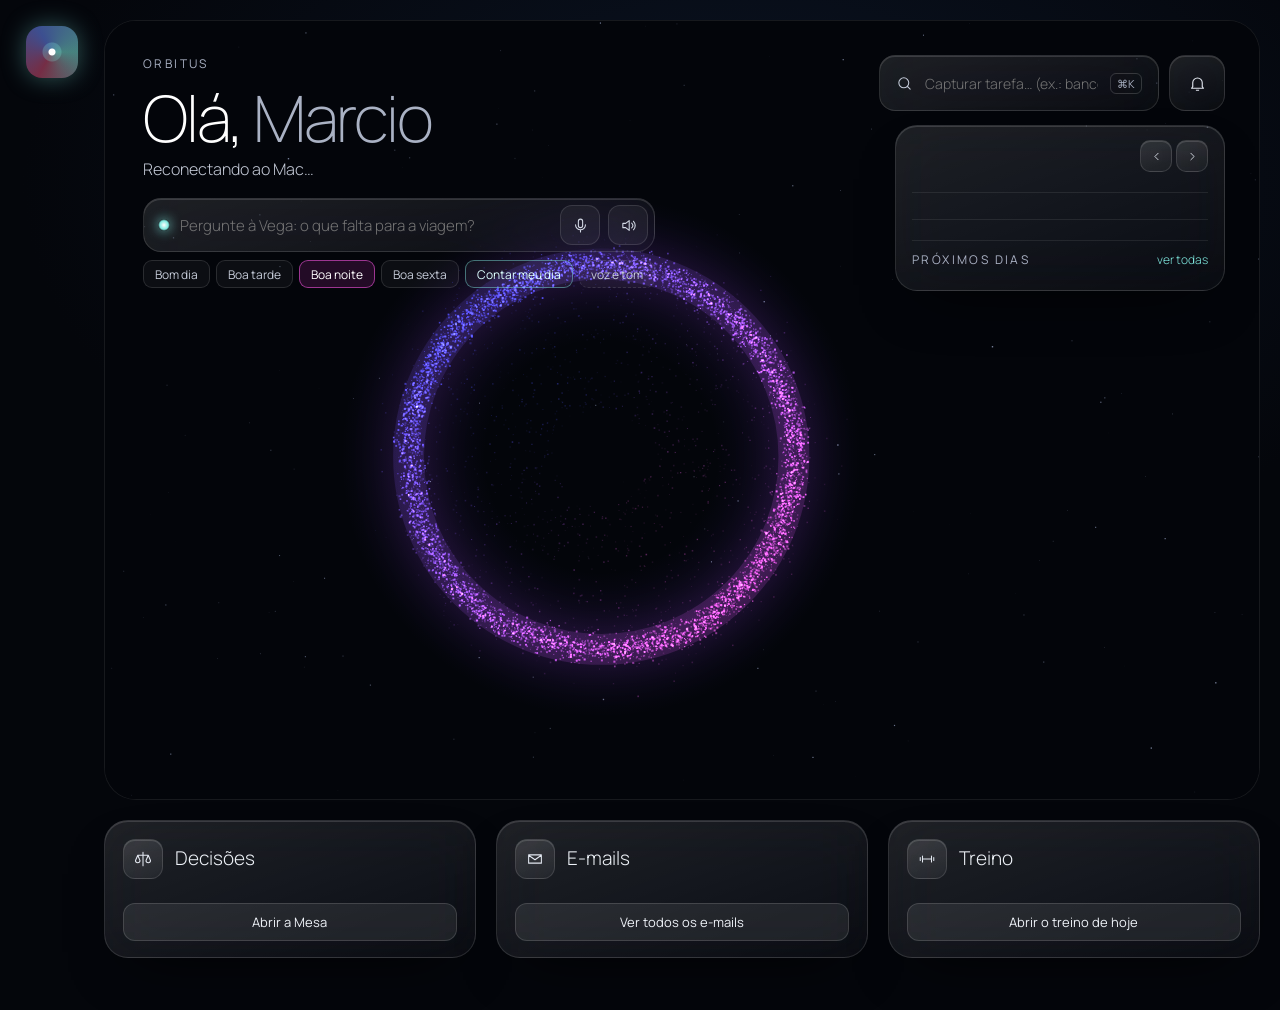
==== commit dd817422: "Snapshot automático 2026-11-12" ====
--- a/App/static/index.html
+++ b/App/static/index.html
@@ -864,7 +864,7 @@
 
 function dueL(t){if(!t.due)return 'sem data';if(t.due===D.hoje)return 'Hoje';if(t.atrasada)return 'atrasada';return t.due.slice(8)+'/'+t.due.slice(5,7)}
 /* ===================== TAREFAS: criar, acompanhar, editar, remover, sugestões ===================== */
-var TT=null,AREAS_T=['Pessoal','Trabalho','Finanças','Saúde','Viagem'],AREA_COR={'Pessoal':'#9feee6','Trabalho':'#c6d0ff','Finanças':'#ffb3c8','Saúde':'#ffd27a','Viagem':'#b8f0c8'};
+var TT=null,AREAS_T=['Pessoal','Trabalho','Finanças','Saúde','Viagem','Manutenção'],AREA_COR={'Pessoal':'#9feee6','Trabalho':'#c6d0ff','Finanças':'#ffb3c8','Saúde':'#ffd27a','Viagem':'#b8f0c8','Manutenção':'#f5c27a'};
 var REP_T=[['','Não repete'],['every day','Todo dia'],['every weekday','Dias úteis'],['every week','Toda semana'],['every month','Todo mês'],['every year','Todo ano']];
 var PRIO_T=[['3','Normal'],['0','Urgente'],['1','Alta'],['2','Média'],['4','Baixa']],ST_T={'':'A fazer','fazendo':'Fazendo','aguardando':'Aguardando'};
 function fdT(k){if(!k)return '';var d=pd(k);var hj=pd(D.hoje),df=Math.round((d-hj)/864e5);return df===0?'Hoje':df===1?'Amanhã':df===-1?'Ontem':DS[d.getDay()].slice(0,3).toLowerCase()+' '+k.slice(8)+'/'+k.slice(5,7)}
@@ -1399,12 +1399,14 @@
   var hist=(W.historico||[]).map(function(h){return [h.data,h.patrimonio]});
   var metaP=W.meta_patrimonio?100*W.total/W.meta_patrimonio:null, metaR=W.meta_renda?100*W.renda_mensal_liq/W.meta_renda:null;
   $('wSub').textContent='Data-base '+(W.data_base||'')+' · '+(W.fonte_cotacoes||'')+(W.atualizando?' · atualizando…':'');
+  var LL=W.liquidez_livre;
   $('wTop').innerHTML=
+    (LL?'<div class="kp glass" style="grid-column:1/-1;border:1px solid var(--cy)"><div class="kick" style="font-size:11.5px">Cofrinho Investimentos livre · já deduzido o piso de liquidez</div><div class="kb" style="font-size:2.1em;color:'+(LL.livre<0?'var(--pk2)':'var(--cy)')+'">'+brl(LL.livre)+'</div><div class="ks">Cofrinho '+brl(LL.cofrinho_investimentos)+' − '+brl(LL.parte_do_piso)+' que completam o piso de '+brl(LL.piso)+' (reserva estrita '+brl(LL.reserva_estrita)+' + caixa '+brl(LL.caixa)+' cobrem o resto) · liquidez total '+brl(LL.liquidez)+'</div></div>':'')+
     kpi('Patrimônio',brl(W.total),hist.length>1?'desde '+fdate(hist[0][0])+': '+brl(W.total-hist[0][1]):'' ,'<div style="margin-top:8px">'+spark(hist,220,46)+'</div>')+
     kpi('Renda passiva líquida',brl(W.renda_mensal_liq)+'<small>/mês</small>','meta '+brl(W.meta_renda)+' · '+pct(metaR,0),barra(metaR))+
     kpi('Meta de patrimônio',pct(metaP,0),brl(W.total)+' de '+brl(W.meta_patrimonio),barra(metaP))+
     kpi('Reserva',pct(W.reserva&&W.reserva.pct,0),brl(W.reserva&&W.reserva.valor)+' · alvo '+brl(W.reserva&&W.reserva.alvo),barra(W.reserva&&W.reserva.pct))+
-    kpi('Caixa',brl(W.caixa),W.modo_preservacao?'<span class="chip wait">modo preservação</span>':'')+
+    kpi('Caixa',brl(W.caixa),'')+
     (function(sw){if(!sw||!sw.itens||!sw.itens.length)return '';var f=sw.itens.some(function(x){return x.estado==='falha'});
       return '<div class="wsaude '+(f?'falha':'atencao')+'"><div class="wsh"><i></i><b>Saúde das automações do Wealth: '+(f?'falha':'atenção')+'</b><span class="ks">Health Check de '+esc(sw.atualizado)+'</span></div>'+
         sw.itens.map(function(x){return '<div class="wsi"><span>'+(x.estado==='falha'?'🔴':'🟡')+' '+esc(x.nome)+'</span><span class="ks">'+esc(x.evidencia)+'</span></div>'}).join('')+'</div>'})(W.saude_wealth);
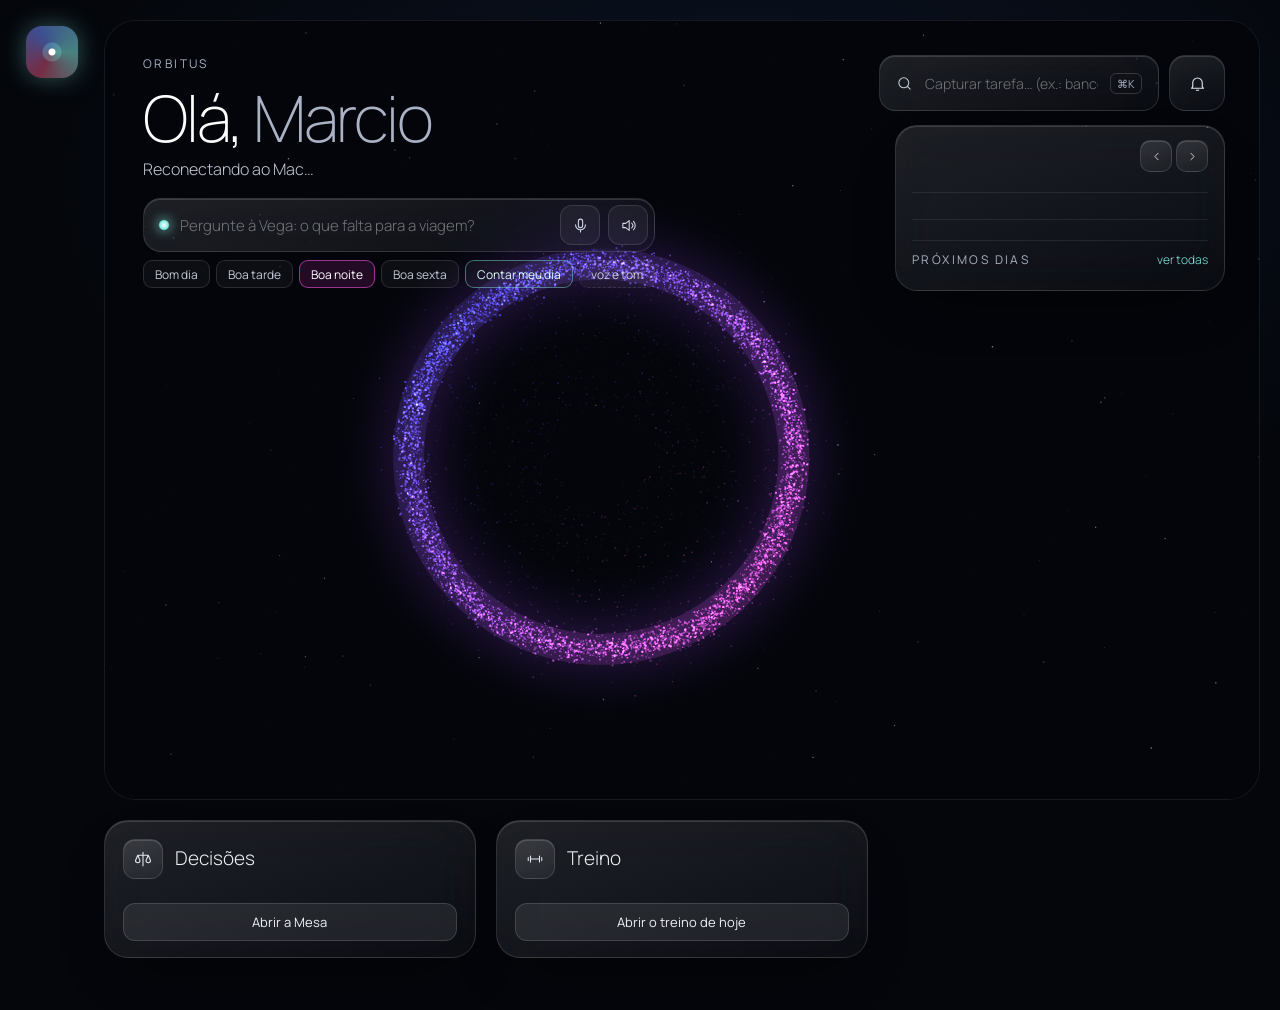
==== commit ddce2fa2: "Snapshot automático 2026-11-13" ====
--- a/App/static/index.html
+++ b/App/static/index.html
@@ -618,7 +618,7 @@
         <div class="ml" id="kDecL"></div>
         <a class="btn g go" href="#mesa">Abrir a Mesa</a>
       </section>
-      <section class="mini glass" aria-label="E-mails" id="kMail">
+      <section class="mini glass" aria-label="E-mails" id="kMail" hidden style="display:none">
         <div class="mh"><span class="ptile glass mt"><svg width="18" height="18" viewBox="0 0 24 24" fill="none" stroke="#e3e8f1" stroke-width="1.4" stroke-linecap="round" stroke-linejoin="round" aria-hidden="true"><path d="M3.5 6.5h17v11h-17zM3.5 7l8.5 6 8.5-6"/></svg></span><div style="min-width:0"><h3>E-mails</h3><div class="ps" id="kMailS"></div></div></div>
         <div class="ml" id="kMailL"></div>
         <a class="btn g go" href="#emails">Ver todos os e-mails</a>
@@ -808,7 +808,9 @@
 function key(d){return d.getFullYear()+'-'+String(d.getMonth()+1).padStart(2,'0')+'-'+String(d.getDate()).padStart(2,'0')}
 
 var ICON={mesa:'M3 10h18M5 10v9M19 10v9M8 6h8l3 4H5z',home:'M3 11.5L12 4l9 7.5M5.5 9.8V20h13V9.8',tasks:'M9 6h11M9 12h11M9 18h11M4 6l1 1 2-2M4 12l1 1 2-2M4 18l1 1 2-2',train:'M3 9v6M6 7v10M18 7v10M21 9v6M6 12h12',wealth:'M5 19V12M10 19V8M15 19v-5M20 19V5',cal:'M4 7h16v13H4zM4 11h16M8 4v4M16 4v4',mail:'M3.5 6.5h17v11h-17zM4 7l8 6 8-6',goals:'M12 21a9 9 0 1 0 0-18 9 9 0 0 0 0 18zM12 16a4 4 0 1 0 0-8 4 4 0 0 0 0 8z',trip:'M2.5 15l19-6.5-3-2-6 1.5-5-4h-2l3 5.2-4 1-2-1.5H1.5l1 6.3z',ideas:'M9 18h6M10 21h4M12 3a6 6 0 0 0-3.5 10.9c.6.5 1 1.2 1 2.1h5c0-.9.4-1.6 1-2.1A6 6 0 0 0 12 3z'};
-var NAV=[['Home','home','home'],['Tarefas','tasks','tarefas'],['Treino','train','treino'],['Wealth','wealth','wealth',1],['Agenda','cal','agenda'],['E-mails','mail','emails'],['Viagem','trip','viagem']];   // Metas e Ideias voltam quando existirem
+var NAV=[['Home','home','home'],['Tarefas','tasks','tarefas'],['Treino','train','treino'],['Wealth','wealth','wealth',1],['Agenda','cal','agenda'],['Viagem','trip','viagem']];
+/* aba E-mails retirada em 13/11: os e-mails que pedem resposta ou decisão viram sugestões no Tarefas */
+if(location.hash==='#emails')history.replaceState(null,'','#tarefas');   // Metas e Ideias voltam quando existirem
 /* Animação só quando dá para ver: aba visível, elemento exibido e dentro da tela. Fora disso, confere de novo a cada 0,5 s. */
 var VISTO=new WeakMap(),IOB=window.IntersectionObserver?new IntersectionObserver(function(es){es.forEach(function(e){VISTO.set(e.target,e.isIntersecting)})}):null;
 function observar(el){if(IOB&&el)IOB.observe(el)}
@@ -841,7 +843,7 @@
   var att=D.federacao.filter(function(f){return f.saude!=='🟢'}).length;
   var open=D.tarefas.filter(function(t){return !t.feito&&t.col!=='depois'}).length;
   var ocS=Object.keys(D.eventos).filter(function(k){return k>=D.hoje&&k<=D.fimSemana&&D.eventos[k].some(function(e){return e[2]==='b'})}).length;
-  $('sub').textContent=(att?att+(att>1?' sistemas pedem':' sistema pede')+' atenção':'Todos os sistemas em órbita')+' · '+open+' tarefa'+(open===1?'':'s')+' nesta semana'+(D.emails&&D.emails.configurado&&!D.emails.carregando?' · '+D.emails.itens.length+' e-mails pedem resposta':'')+' · '+ocS+(ocS===1?' dia ocupado':' dias ocupados')+' até domingo';
+  $('sub').textContent=(att?att+(att>1?' sistemas pedem':' sistema pede')+' atenção':'Todos os sistemas em órbita')+' · '+open+' tarefa'+(open===1?'':'s')+' nesta semana'+' · '+ocS+(ocS===1?' dia ocupado':' dias ocupados')+' até domingo';
   var top=D.tarefas.filter(function(t){return !t.feito&&t.col==='hoje'})[0];
   var esp=D.federacao.filter(function(f){return f.esperando})[0];
   var va=(D.viagem_alertas||[]).filter(function(a){return a.urgente})[0];
@@ -1226,10 +1228,12 @@
 function refreshMesa(){return Promise.all([fetch('/api/mesa',{cache:'no-store'}).then(function(r){return r.json()}),load()]).then(function(a){M=a[0];if(document.body.classList.contains('mesa'))renderMesa()})}
 
 function hojeK(){return (D&&D.hoje)||key(new Date())}
+/* decisão esperando você: 'aberta' ou, desde 11/11, 'aguardando' sem escolha */
+function decAberta(d){return (d.status==='aberta'||d.status==='aguardando')&&!d.escolha}
 function bindPlano(root){[].forEach.call(root.querySelectorAll('[data-pf]'),function(b){b.onclick=function(){b.disabled=true;post('/api/mesa/responder',{tipo:'plano',id:b.dataset.pf,acao:'feito'}).then(function(){toast('Marcado como feito. O Wealth Office confere no razão às 20h47.');refreshMesa()}).catch(function(e){toast(e.message);b.disabled=false})}})}
 function renderSideDec(){
   if(!M||!M.disponivel)return;
-  var R=M.respostas||{},ab=M.decisoes.filter(function(d){return d.status==='aberta'}),body=$('sdBody');
+  var R=M.respostas||{},ab=M.decisoes.filter(decAberta),body=$('sdBody');
   var pend=ab.filter(function(d){return !R['decisao:'+d.id]}).length;
   $('sdPs').textContent=ab.length?pend+' esperando você':'nada aberto';
   if(ab.length){body.innerHTML=ab.map(function(d){return decCard(d,R)}).join('');bindDec(body);return}
@@ -1239,7 +1243,7 @@
 function renderMesa(){
   renderSideDec();
   if(!M||!M.disponivel){$('mBody').innerHTML='<div class="empty">Mesa indisponível.</div>';return}
-  var R=M.respostas||{}, ab=M.decisoes.filter(function(d){return d.status==='aberta'}), la=M.lancamentos.filter(function(l){return l.status==='aguardando'});
+  var R=M.respostas||{}, ab=M.decisoes.filter(decAberta), la=M.lancamentos.filter(function(l){return l.status==='aguardando'});
   var feitos=M.plano.filter(function(p){return p.status==='feito'}).length;
   var upAp=M.atualizacoes.filter(function(u){return u.aprovar&&!(u.aprovacao&&u.aprovacao.status)&&!R['atualizacao:'+u.id]}).length;
   var tabs=[['decisoes','Decisões',ab.length],['lancamentos','Lançamentos',la.length],['plano','Plano',M.plano.length-feitos],['atualizacoes','Atualizações',upAp]];
@@ -1249,7 +1253,7 @@
   if(MS.tab==='decisoes'){
     $('mTitle').textContent='Decisões';$('mPs').textContent=ab.length?ab.length+' abertas':'Nenhuma decisão aberta agora';
     h=ab.length?ab.map(function(d){return decCard(d,R)}).join('<div style="height:12px"></div>'):'<div class="empty" style="font-size:14px">Nada para decidir. Quando o CIO abrir uma pendência, ela aparece aqui e na Home.</div>';
-    var reg=M.decisoes.filter(function(d){return d.status!=='aberta'}).sort(function(a,b){return (b.registrada_em||'').localeCompare(a.registrada_em||'')});
+    var reg=M.decisoes.filter(function(d){return !decAberta(d)}).sort(function(a,b){return (b.registrada_em||'').localeCompare(a.registrada_em||'')});
     h+='<details><summary>Histórico · '+reg.length+' decisões registradas</summary><div class="hist">'+reg.map(function(d){var o=(d.opcoes||[]).filter(function(x){return x.id===d.escolha})[0];return '<div class="hrow"><span class="chip ok">'+esc(d.escolha||'—')+'</span><span class="t" title="'+esc(o?o.texto:'')+'">'+esc(d.titulo||d.ref)+(o?' · <span style="color:var(--mut2)">'+esc(o.texto)+'</span>':'')+'</span><small>'+fdate(d.registrada_em)+'</small></div>'}).join('')+'</div></details>';
     B.innerHTML=h;bindDec(B);return;
   }
@@ -1266,11 +1270,14 @@
     return;
   }
   if(MS.tab==='plano'){
-    var P=M.plano.slice().sort(function(a,b){return (a.inicio||'9999').localeCompare(b.inicio||'9999')}), tot=P.length;
-    var agora=P.filter(function(p){return p.status!=='feito'})[0];
+    /* próximos passos primeiro (do mais perto ao mais longe); o que já foi feito vai para baixo, do mais recente ao mais antigo */
+    var asc=function(a,b){return (a.inicio||'9999').localeCompare(b.inicio||'9999')};
+    var Pp=M.plano.filter(function(p){return p.status!=='feito'}).sort(asc),Pf=M.plano.filter(function(p){return p.status==='feito'}).sort(asc).reverse();
+    var P=Pp.concat(Pf), tot=P.length;
+    var agora=Pp[0];
     $('mTitle').textContent='Plano 2026–2028';$('mPs').textContent=feitos+' de '+tot+' passos feitos';
-    h='<div class="prog" aria-hidden="true"><i style="width:'+Math.round(100*feitos/tot)+'%"></i></div><div class="tl">'+P.map(function(p){var cls=p.status==='feito'?'feito':(p===agora?'agora':'');
-      return '<div class="step '+cls+'"><div class="dt">'+(p.inicio?fdate(p.inicio)+(p.fim&&p.fim!==p.inicio?' – '+fdate(p.fim):''):'sem data')+'</div><div class="nd"></div><div style="min-width:0"><div class="ac">'+esc(p.acao||'')+'</div><div class="ob">'+esc([p.condicao,p.obs].filter(Boolean).join(' · '))+'</div></div><div style="display:flex;gap:6px;flex-wrap:wrap;justify-content:flex-end;align-items:center">'+(R['plano:'+p.id]?'<span class="chip wait">feito · registro 20h47</span>':(p.status!=='feito'&&p.quem==='voce'&&p.inicio&&p.inicio<=hojeK()?'<button class="btn g" type="button" style="height:30px;padding:0 12px;font-size:12px" data-pf="'+esc(p.id)+'">Feito</button>':''))+'<span class="chip '+(p.status==='feito'?'ok':'mut')+'">'+(p.status==='feito'?'feito':(p.quem==='voce'?'você':'sistema'))+'</span>'+(p.valor_estimado?'<span class="chip mut">~R$ '+Number(p.valor_estimado).toLocaleString('pt-BR')+'</span>':'')+'</div></div>'}).join('')+'</div>';
+    h='<div class="prog" aria-hidden="true"><i style="width:'+Math.round(100*feitos/tot)+'%"></i></div><div class="tl">'+(Pp.length?'<div class="kick" style="margin:2px 0 10px">Próximos passos · '+Pp.length+'</div>':'')+P.map(function(p){var cls=p.status==='feito'?'feito':(p===agora?'agora':'');
+      return (p===Pf[0]?'<div class="kick" style="margin:18px 0 10px">Já feitos · '+Pf.length+' (do mais recente ao mais antigo)</div>':'')+'<div class="step '+cls+'"><div class="dt">'+(p.inicio?fdate(p.inicio)+(p.fim&&p.fim!==p.inicio?' – '+fdate(p.fim):''):'sem data')+'</div><div class="nd"></div><div style="min-width:0"><div class="ac">'+esc(p.acao||'')+'</div><div class="ob">'+esc([p.condicao,p.obs].filter(Boolean).join(' · '))+'</div></div><div style="display:flex;gap:6px;flex-wrap:wrap;justify-content:flex-end;align-items:center">'+(R['plano:'+p.id]?'<span class="chip wait">feito · registro 20h47</span>':(p.status!=='feito'&&p.quem==='voce'&&p.inicio&&p.inicio<=hojeK()?'<button class="btn g" type="button" style="height:30px;padding:0 12px;font-size:12px" data-pf="'+esc(p.id)+'">Feito</button>':''))+'<span class="chip '+(p.status==='feito'?'ok':'mut')+'">'+(p.status==='feito'?'feito':(p.quem==='voce'?'você':'sistema'))+'</span>'+(p.valor_estimado?'<span class="chip mut">~R$ '+Number(p.valor_estimado).toLocaleString('pt-BR')+'</span>':'')+'</div></div>'}).join('')+'</div>';
     B.innerHTML=h;bindPlano(B);return;
   }
   var U=M.atualizacoes.slice().sort(function(a,b){return (a.n||0)-(b.n||0)||a.id.localeCompare(b.id)});
@@ -1401,12 +1408,12 @@
   $('wSub').textContent='Data-base '+(W.data_base||'')+' · '+(W.fonte_cotacoes||'')+(W.atualizando?' · atualizando…':'');
   var LL=W.liquidez_livre;
   $('wTop').innerHTML=
-    (LL?'<div class="kp glass" style="grid-column:1/-1;border:1px solid var(--cy)"><div class="kick" style="font-size:11.5px">Cofrinho Investimentos livre · já deduzido o piso de liquidez</div><div class="kb" style="font-size:2.1em;color:'+(LL.livre<0?'var(--pk2)':'var(--cy)')+'">'+brl(LL.livre)+'</div><div class="ks">Cofrinho '+brl(LL.cofrinho_investimentos)+' − '+brl(LL.parte_do_piso)+' que completam o piso de '+brl(LL.piso)+' (reserva estrita '+brl(LL.reserva_estrita)+' + caixa '+brl(LL.caixa)+' cobrem o resto) · liquidez total '+brl(LL.liquidez)+'</div></div>':'')+
     kpi('Patrimônio',brl(W.total),hist.length>1?'desde '+fdate(hist[0][0])+': '+brl(W.total-hist[0][1]):'' ,'<div style="margin-top:8px">'+spark(hist,220,46)+'</div>')+
     kpi('Renda passiva líquida',brl(W.renda_mensal_liq)+'<small>/mês</small>','meta '+brl(W.meta_renda)+' · '+pct(metaR,0),barra(metaR))+
     kpi('Meta de patrimônio',pct(metaP,0),brl(W.total)+' de '+brl(W.meta_patrimonio),barra(metaP))+
     kpi('Reserva',pct(W.reserva&&W.reserva.pct,0),brl(W.reserva&&W.reserva.valor)+' · alvo '+brl(W.reserva&&W.reserva.alvo),barra(W.reserva&&W.reserva.pct))+
     kpi('Caixa',brl(W.caixa),'')+
+    (LL?kpi('Cofrinho livre',brl(LL.livre),'acima do piso de liquidez de '+brl(LL.piso,0)+' · liquidez total '+brl(LL.liquidez,0)):'')+
     (function(sw){if(!sw||!sw.itens||!sw.itens.length)return '';var f=sw.itens.some(function(x){return x.estado==='falha'});
       return '<div class="wsaude '+(f?'falha':'atencao')+'"><div class="wsh"><i></i><b>Saúde das automações do Wealth: '+(f?'falha':'atenção')+'</b><span class="ks">Health Check de '+esc(sw.atualizado)+'</span></div>'+
         sw.itens.map(function(x){return '<div class="wsi"><span>'+(x.estado==='falha'?'🔴':'🟡')+' '+esc(x.nome)+'</span><span class="ks">'+esc(x.evidencia)+'</span></div>'}).join('')+'</div>'})(W.saude_wealth);
@@ -1487,6 +1494,9 @@
     h+='<h3 class="wh">Decisões</h3>'+tbl([['Data',function(r){return fdate(r.data)}],['Decisão',function(r){return esc(r.tipo_txt||r.tipo)+' '+esc(r.ativo)+'<div class="ks">contra '+esc(r.alternativa||'')+(r.nota?' · '+esc(r.nota):'')+'</div>'}],['Escolha',function(r){return pct(r.escolha_pct)},1],['Alternativa',function(r){return pct(r.alt_pct)},1],['Diferença',function(r){return '<span style="color:'+sgn(r.pp)+'">'+num(r.pp,2)+' p.p.</span>'},1],['R$',function(r){return '<span style="color:'+sgn(r.reais)+'">'+brl(r.reais)+'</span>'},1]],(PL.decisoes||[]).slice().sort(function(a,b){return (b.data||'').localeCompare(a.data||'')}));
   }
   if(T==='radar'){
+    var MR=W.mudancas_recomendacao||[];
+    h+='<h3 class="wh" style="margin-top:0">Mudanças de recomendação dos bancos</h3>'+(MR.length?tbl([['Data',function(r){return fdate(r.data)}],['Ativo',function(r){return '<b style="font-weight:500">'+esc(r.ticker)+'</b>'+(r.carteira?' <span class="chip ok" style="font-size:12px;padding:3px 6px">na carteira</span>':'')}],['Banco',function(r){return esc(r.banco)}],['Mudança',function(r){return esc(r.mudanca)}],['Alvo',function(r){return esc(r.alvo)},1],['30 dias',function(r){return esc(r.d30)+(r.vs_cdi?'<div class="ks">vs CDI '+esc(r.vs_cdi)+'</div>':'')},1]],MR):'<p class="ks">Nenhuma mudança registrada ainda. A rotina de notícias do Wealth anota aqui quando um banco muda a recomendação ou o preço-alvo de uma ação brasileira; se for ativo da sua carteira, chega um push no mesmo dia. Registro não é ordem.</p>');
+    h+='<h3 class="wh">Radar de oportunidades</h3>';
     var RD=W.radar||{};h+='<p class="ks" style="margin:0">Triagem de '+fdate(RD.data)+' · '+(RD.triagem||0)+' ativos avaliados. Radar não é recomendação: entrada só pelo Fluxo 1.</p><p class="ks" style="margin:4px 0 0">Preço = da última triagem. Teto pela régua = preço em que o DY dos últimos 12 meses chega a 9,5% (a régua do Radar, sem contar crescimento do provento). Verde: o preço está abaixo do teto. É referência, não valor justo: o teto oficial de entrada só sai do Fluxo 1, e nenhum candidato tem Fluxo 1 hoje. DY com alerta de extraordinário infla o teto.</p>';
     h+=tbl([['Ativo',function(r){return '<b style="font-weight:500">'+esc(r.ticker)+'</b><div class="ks">'+esc(r.setor||'')+'</div>'}],['DY',function(r){return pct(r.dy)},1],['P/L',function(r){return num(r.pl,1)},1],['P/VP',function(r){return num(r.pvp,2)},1],['ROE',function(r){return pct(r.roe)},1],['Preço',function(r){return r.preco!=null?brl(r.preco)+'<div class="ks">'+(r.preco_data?fdate(r.preco_data):'')+'</div>':'—'},1],['Teto pela régua',function(r){return r.teto_regua!=null?'<span style="color:'+(r.preco<=r.teto_regua?'#7fe9df':'#ffb3c7')+'">'+brl(r.teto_regua)+'</span>':'—'},1],['Alerta',function(r){return '<span class="ks">'+esc(r.alerta||'')+'</span>'}]],RD.top||[]);
   }
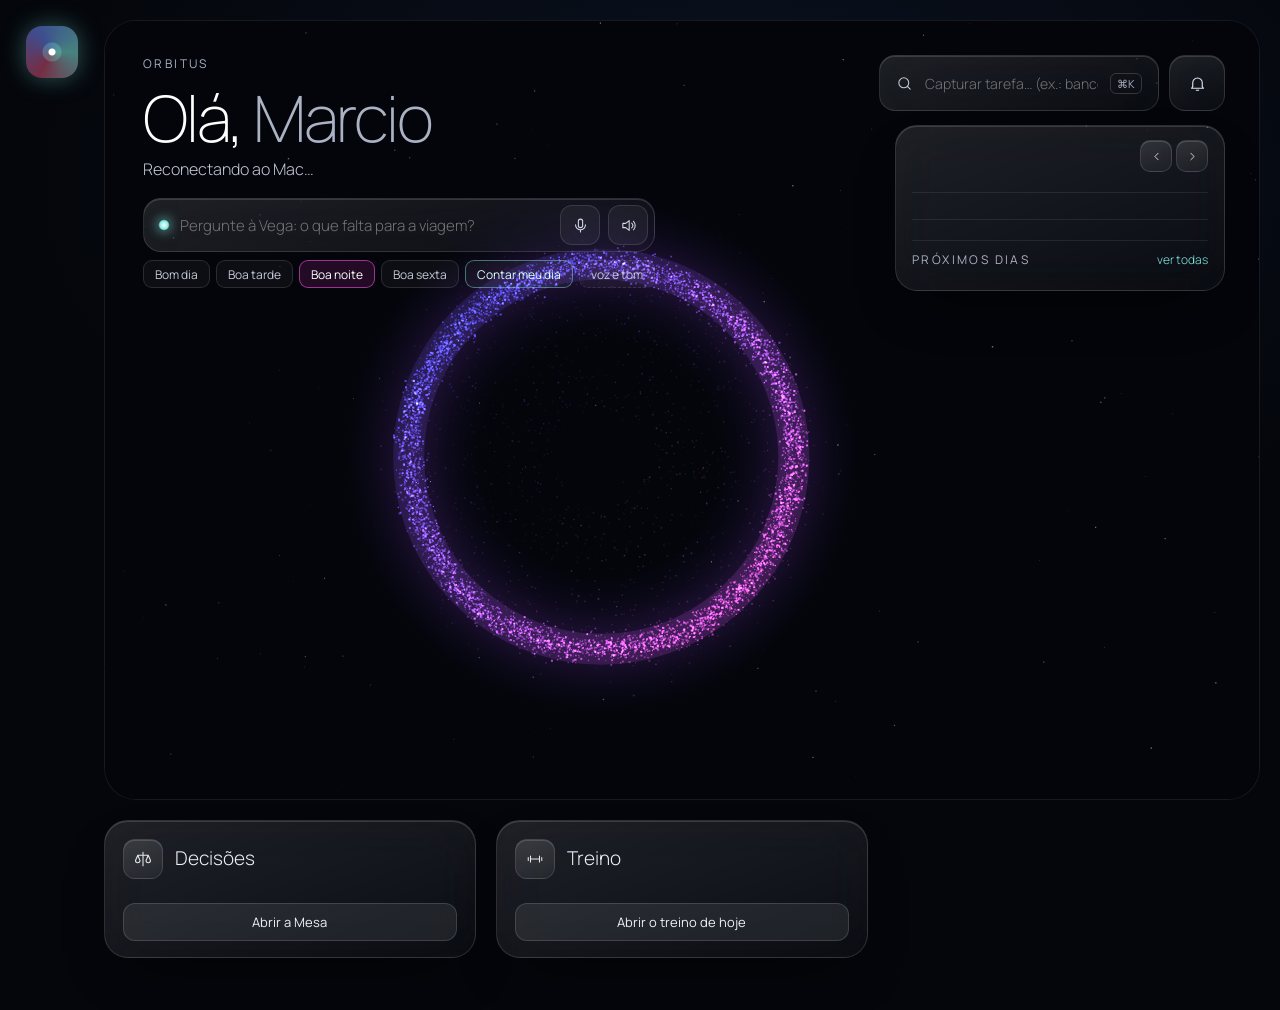
==== commit ef06cbb4: "Snapshot automático 2026-11-16" ====
--- a/App/static/index.html
+++ b/App/static/index.html
@@ -721,8 +721,8 @@
       <canvas id="tOrb" aria-hidden="true"></canvas>
       <div class="htop">
         <div>
-          <div class="kick">Treino · Shape Dezembro</div>
-          <h1 style="font-size:52px" id="tTit">Treino</h1>
+          <div class="kick">Saúde · Shape Dezembro</div>
+          <h1 style="font-size:52px" id="tTit">Saúde</h1>
           <p class="sub" id="tSub">Carregando…</p>
         </div>
       </div>
@@ -807,8 +807,8 @@
 function pd(s){var p=s.split('-');return new Date(+p[0],+p[1]-1,+p[2])}
 function key(d){return d.getFullYear()+'-'+String(d.getMonth()+1).padStart(2,'0')+'-'+String(d.getDate()).padStart(2,'0')}
 
-var ICON={mesa:'M3 10h18M5 10v9M19 10v9M8 6h8l3 4H5z',home:'M3 11.5L12 4l9 7.5M5.5 9.8V20h13V9.8',tasks:'M9 6h11M9 12h11M9 18h11M4 6l1 1 2-2M4 12l1 1 2-2M4 18l1 1 2-2',train:'M3 9v6M6 7v10M18 7v10M21 9v6M6 12h12',wealth:'M5 19V12M10 19V8M15 19v-5M20 19V5',cal:'M4 7h16v13H4zM4 11h16M8 4v4M16 4v4',mail:'M3.5 6.5h17v11h-17zM4 7l8 6 8-6',goals:'M12 21a9 9 0 1 0 0-18 9 9 0 0 0 0 18zM12 16a4 4 0 1 0 0-8 4 4 0 0 0 0 8z',trip:'M2.5 15l19-6.5-3-2-6 1.5-5-4h-2l3 5.2-4 1-2-1.5H1.5l1 6.3z',ideas:'M9 18h6M10 21h4M12 3a6 6 0 0 0-3.5 10.9c.6.5 1 1.2 1 2.1h5c0-.9.4-1.6 1-2.1A6 6 0 0 0 12 3z'};
-var NAV=[['Home','home','home'],['Tarefas','tasks','tarefas'],['Treino','train','treino'],['Wealth','wealth','wealth',1],['Agenda','cal','agenda'],['Viagem','trip','viagem']];
+var ICON={heart:'M12 20s-7-4.4-9-8.6C1.6 8 3.5 5 6.6 5c2 0 3.4 1.1 4.4 2.6C12 6.1 13.4 5 15.4 5c3.1 0 5 3 3.6 6.4C19 15.6 12 20 12 20z',mesa:'M3 10h18M5 10v9M19 10v9M8 6h8l3 4H5z',home:'M3 11.5L12 4l9 7.5M5.5 9.8V20h13V9.8',tasks:'M9 6h11M9 12h11M9 18h11M4 6l1 1 2-2M4 12l1 1 2-2M4 18l1 1 2-2',train:'M3 9v6M6 7v10M18 7v10M21 9v6M6 12h12',wealth:'M5 19V12M10 19V8M15 19v-5M20 19V5',cal:'M4 7h16v13H4zM4 11h16M8 4v4M16 4v4',mail:'M3.5 6.5h17v11h-17zM4 7l8 6 8-6',goals:'M12 21a9 9 0 1 0 0-18 9 9 0 0 0 0 18zM12 16a4 4 0 1 0 0-8 4 4 0 0 0 0 8z',trip:'M2.5 15l19-6.5-3-2-6 1.5-5-4h-2l3 5.2-4 1-2-1.5H1.5l1 6.3z',ideas:'M9 18h6M10 21h4M12 3a6 6 0 0 0-3.5 10.9c.6.5 1 1.2 1 2.1h5c0-.9.4-1.6 1-2.1A6 6 0 0 0 12 3z'};
+var NAV=[['Home','home','home'],['Tarefas','tasks','tarefas'],['Saúde','heart','treino'],['Wealth','wealth','wealth',1],['Agenda','cal','agenda'],['Viagem','trip','viagem']];
 /* aba E-mails retirada em 13/11: os e-mails que pedem resposta ou decisão viram sugestões no Tarefas */
 if(location.hash==='#emails')history.replaceState(null,'','#tarefas');   // Metas e Ideias voltam quando existirem
 /* Animação só quando dá para ver: aba visível, elemento exibido e dentro da tela. Fora disso, confere de novo a cada 0,5 s. */
@@ -1919,7 +1919,7 @@
 function nf(v,d){return v==null?'—':Number(v).toLocaleString('pt-BR',{minimumFractionDigits:d||0,maximumFractionDigits:d||0})}
 function renderTreinoHero(){var R=TR||(D&&D.treino_resumo)||{};if(!R.data&&!R.semana)return;
   var d12=R.d12!=null?R.d12:Math.round((pd('2026-12-12')-pd(hojeK()))/864e5);
-  $('tTit').innerHTML=R.sessao_nome?'Hoje: <span>'+esc(R.sessao_nome)+'</span>':'Treino';
+  $('tTit').innerHTML=R.sessao_nome?'Hoje: <span>'+esc(R.sessao_nome)+'</span>':'Saúde';
   var cin=R.cintura!=null?R.cintura:R.cintura_base;
   $('tSub').textContent='Cintura '+nf(cin,1)+' cm → meta '+nf(R.cintura_meta||87.5,1)+' cm até Praia do Forte'+(R.cintura==null?' (medida inicial; meça no domingo)':'');
   $('tKps').innerHTML=[[d12>0?d12:'—','dias para 12/12'],[(R.treinos_semana||0)+'/'+(R.treinos_alvo||6),'treinos na semana'],[(R.pontos==null?'—':R.pontos)+'/5','pontos hoje'],[nf(R.proteina)+' g','proteína hoje'],[R.sequencia||0,'dias de sequência']].map(function(k){return '<span class="glass"><b>'+k[0]+'</b>'+k[1]+'</span>'}).join('');
